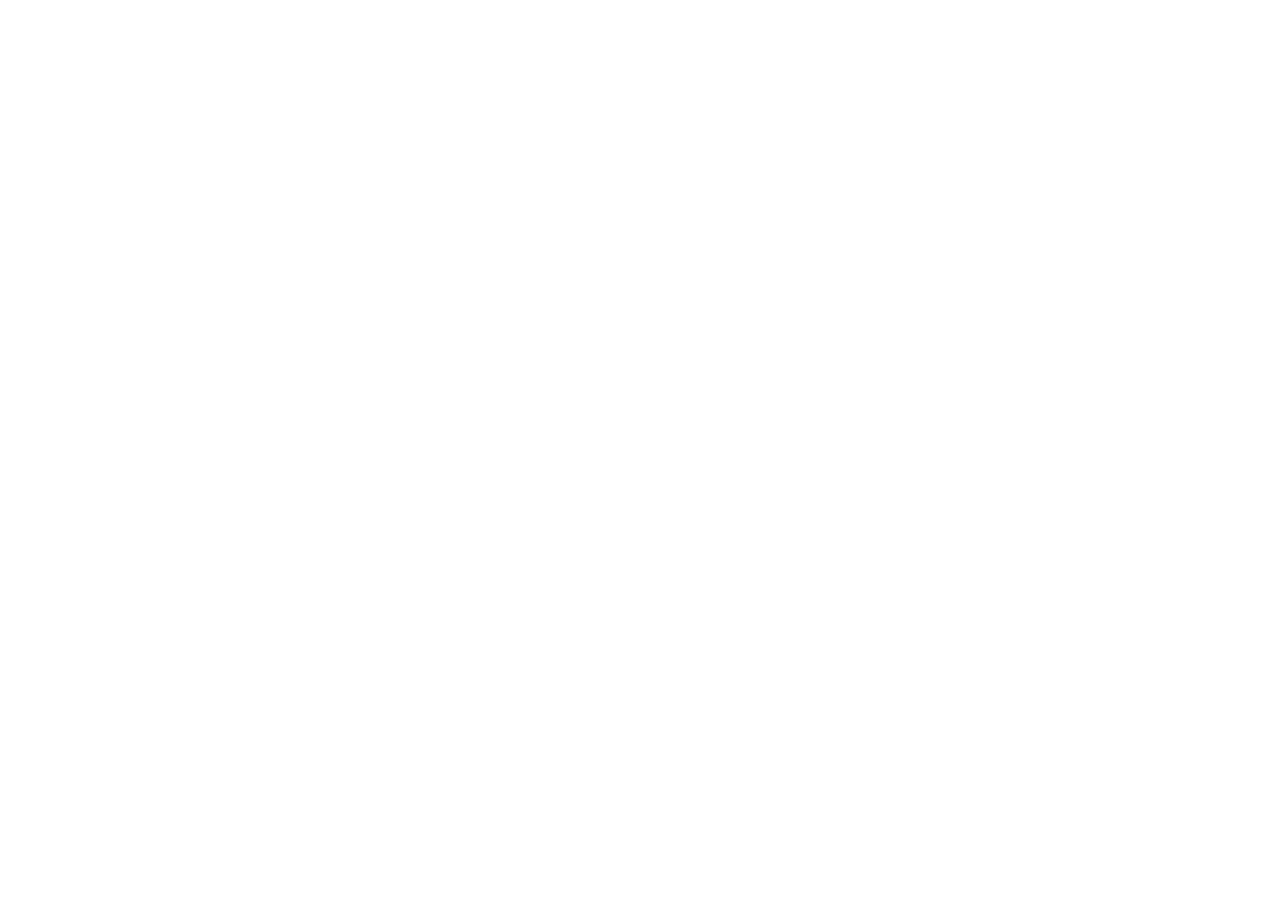
==== index.html @ b1b5753a "save" ====
<!DOCTYPE html>
<html>
  <head>
    <meta charset="utf-8" />
    <meta
      name="viewport"
      content="width=device-width, initial-scale=1, maximum-scale=1, minimum-scale=1, user-scalable=no"
    />
    <link
      rel="stylesheet"
      href="https://cdn.antd-admin.zuiidea.com/umi.a1f28eef.css"
    />
    <script>
      window.routerBase = "/";
    </script>
    <script>
      //! umi version: 3.2.28
    </script>
  </head>
  <body>
    <div id="root"></div>

    <script src="https://cdn.antd-admin.zuiidea.com/umi.3ec02e0c.js"></script>
  </body>
</html>
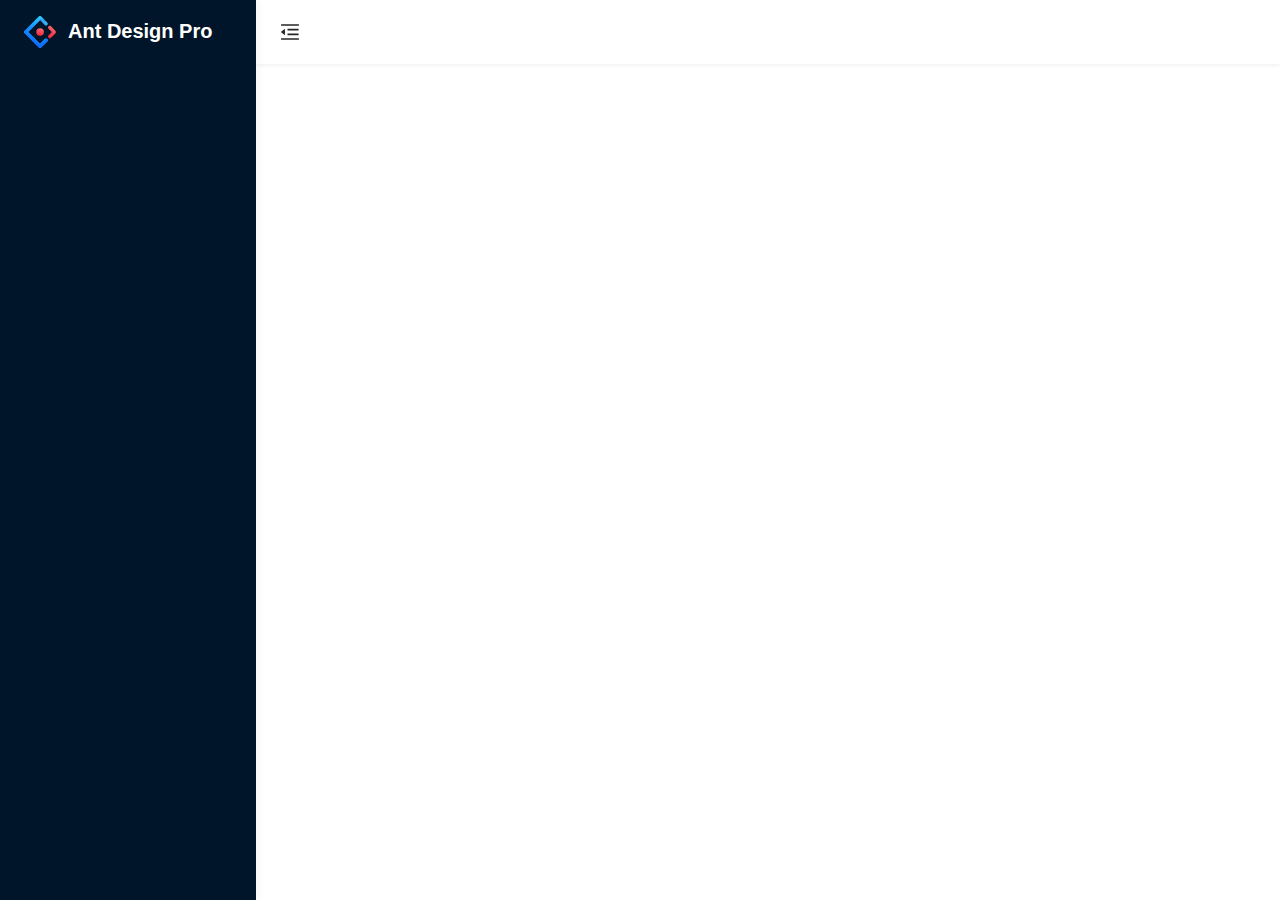
==== commit b5ac3f62: "save" ====
--- a/index.html
+++ b/index.html
@@ -6,10 +6,7 @@
       name="viewport"
       content="width=device-width, initial-scale=1, maximum-scale=1, minimum-scale=1, user-scalable=no"
     />
-    <link
-      rel="stylesheet"
-      href="https://cdn.antd-admin.zuiidea.com/umi.a1f28eef.css"
-    />
+    <link rel="stylesheet" href="/umi.css" />
     <script>
       window.routerBase = "/";
     </script>
@@ -20,6 +17,6 @@
   <body>
     <div id="root"></div>
 
-    <script src="https://cdn.antd-admin.zuiidea.com/umi.3ec02e0c.js"></script>
+    <script src="/umi.js"></script>
   </body>
 </html>
--- a/umi.css
+++ b/umi.css
@@ -0,0 +1,2 @@
+[class*=ant-]::-ms-clear,[class*=ant-] input::-ms-clear,[class*=ant-] input::-ms-reveal,[class^=ant-]::-ms-clear,[class^=ant-] input::-ms-clear,[class^=ant-] input::-ms-reveal{display:none}[class*=ant-],[class*=ant-] *,[class*=ant-] :after,[class*=ant-] :before,[class^=ant-],[class^=ant-] *,[class^=ant-] :after,[class^=ant-] :before{box-sizing:border-box}body,html{width:100%;height:100%}input::-ms-clear,input::-ms-reveal{display:none}*,:after,:before{box-sizing:border-box}html{font-family:sans-serif;line-height:1.15;-webkit-text-size-adjust:100%;-ms-text-size-adjust:100%;-ms-overflow-style:scrollbar;-webkit-tap-highlight-color:rgba(0,0,0,0)}@-ms-viewport{width:device-width}body{margin:0;color:rgba(0,0,0,.85);font-size:14px;font-family:-apple-system,BlinkMacSystemFont,"Segoe UI",Roboto,"Helvetica Neue",Arial,"Noto Sans",sans-serif,"Apple Color Emoji","Segoe UI Emoji","Segoe UI Symbol","Noto Color Emoji";font-variant:tabular-nums;line-height:1.5715;background-color:#fff;font-feature-settings:"tnum","tnum"}[tabindex="-1"]:focus{outline:none!important}hr{box-sizing:content-box;height:0;overflow:visible}h1,h2,h3,h4,h5,h6{margin-top:0;margin-bottom:.5em;color:rgba(0,0,0,.85);font-weight:500}p{margin-top:0;margin-bottom:1em}abbr[data-original-title],abbr[title]{text-decoration:underline;-webkit-text-decoration:underline dotted;text-decoration:underline dotted;border-bottom:0;cursor:help}address{margin-bottom:1em;font-style:normal;line-height:inherit}input[type=number],input[type=password],input[type=text],textarea{-webkit-appearance:none}dl,ol,ul{margin-top:0;margin-bottom:1em}ol ol,ol ul,ul ol,ul ul{margin-bottom:0}dt{font-weight:500}dd{margin-bottom:.5em;margin-left:0}blockquote{margin:0 0 1em}dfn{font-style:italic}b,strong{font-weight:bolder}small{font-size:80%}sub,sup{position:relative;font-size:75%;line-height:0;vertical-align:baseline}sub{bottom:-.25em}sup{top:-.5em}a{color:#1890ff;text-decoration:none;background-color:transparent;outline:none;cursor:pointer;transition:color .3s;-webkit-text-decoration-skip:objects}a:hover{color:#40a9ff}a:active{color:#096dd9}a:active,a:hover{text-decoration:none;outline:0}a:focus{text-decoration:none;outline:0}a[disabled]{color:rgba(0,0,0,.25);cursor:not-allowed;pointer-events:none}code,kbd,pre,samp{font-size:1em;font-family:"SFMono-Regular",Consolas,"Liberation Mono",Menlo,Courier,monospace}pre{margin-top:0;margin-bottom:1em;overflow:auto}figure{margin:0 0 1em}img{vertical-align:middle;border-style:none}svg:not(:root){overflow:hidden}[role=button],a,area,button,input:not([type=range]),label,select,summary,textarea{touch-action:manipulation}table{border-collapse:collapse}caption{padding-top:.75em;padding-bottom:.3em;color:rgba(0,0,0,.45);text-align:left;caption-side:bottom}th{text-align:inherit}button,input,optgroup,select,textarea{margin:0;color:inherit;font-size:inherit;font-family:inherit;line-height:inherit}button,input{overflow:visible}button,select{text-transform:none}[type=reset],[type=submit],button,html [type=button]{-webkit-appearance:button}[type=button]::-moz-focus-inner,[type=reset]::-moz-focus-inner,[type=submit]::-moz-focus-inner,button::-moz-focus-inner{padding:0;border-style:none}input[type=checkbox],input[type=radio]{box-sizing:border-box;padding:0}input[type=date],input[type=datetime-local],input[type=month],input[type=time]{-webkit-appearance:listbox}textarea{overflow:auto;resize:vertical}fieldset{min-width:0;margin:0;padding:0;border:0}legend{display:block;width:100%;max-width:100%;margin-bottom:.5em;padding:0;color:inherit;font-size:1.5em;line-height:inherit;white-space:normal}progress{vertical-align:baseline}[type=number]::-webkit-inner-spin-button,[type=number]::-webkit-outer-spin-button{height:auto}[type=search]{outline-offset:-2px;-webkit-appearance:none}[type=search]::-webkit-search-cancel-button,[type=search]::-webkit-search-decoration{-webkit-appearance:none}::-webkit-file-upload-button{font:inherit;-webkit-appearance:button}output{display:inline-block}summary{display:list-item}template{display:none}[hidden]{display:none!important}mark{padding:.2em;background-color:#feffe6}::selection{color:#fff;background:#1890ff}.clearfix:before{display:table;content:""}.clearfix:after{display:table;clear:both;content:""}.anticon{display:inline-block;color:inherit;font-style:normal;line-height:0;text-align:center;text-transform:none;vertical-align:-.125em;text-rendering:optimizeLegibility;-webkit-font-smoothing:antialiased;-moz-osx-font-smoothing:grayscale}.anticon>*{line-height:1}.anticon svg{display:inline-block}.anticon:before{display:none}.anticon .anticon-icon{display:block}.anticon[tabindex]{cursor:pointer}.anticon-spin:before{display:inline-block;animation:loadingCircle 1s linear infinite}.anticon-spin{display:inline-block;animation:loadingCircle 1s linear infinite}.fade-appear,.fade-enter{animation-duration:.2s;animation-fill-mode:both;animation-play-state:paused}.fade-leave{animation-duration:.2s;animation-fill-mode:both;animation-play-state:paused}.fade-appear.fade-appear-active,.fade-enter.fade-enter-active{animation-name:antFadeIn;animation-play-state:running}.fade-leave.fade-leave-active{animation-name:antFadeOut;animation-play-state:running;pointer-events:none}.fade-appear,.fade-enter{opacity:0;animation-timing-function:linear}.fade-leave{animation-timing-function:linear}@keyframes antFadeIn{0%{opacity:0}to{opacity:1}}@keyframes antFadeOut{0%{opacity:1}to{opacity:0}}.move-up-appear,.move-up-enter{animation-duration:.2s;animation-fill-mode:both;animation-play-state:paused}.move-up-leave{animation-duration:.2s;animation-fill-mode:both;animation-play-state:paused}.move-up-appear.move-up-appear-active,.move-up-enter.move-up-enter-active{animation-name:antMoveUpIn;animation-play-state:running}.move-up-leave.move-up-leave-active{animation-name:antMoveUpOut;animation-play-state:running;pointer-events:none}.move-up-appear,.move-up-enter{opacity:0;animation-timing-function:cubic-bezier(.08,.82,.17,1)}.move-up-leave{animation-timing-function:cubic-bezier(.6,.04,.98,.34)}.move-down-appear,.move-down-enter{animation-duration:.2s;animation-fill-mode:both;animation-play-state:paused}.move-down-leave{animation-duration:.2s;animation-fill-mode:both;animation-play-state:paused}.move-down-appear.move-down-appear-active,.move-down-enter.move-down-enter-active{animation-name:antMoveDownIn;animation-play-state:running}.move-down-leave.move-down-leave-active{animation-name:antMoveDownOut;animation-play-state:running;pointer-events:none}.move-down-appear,.move-down-enter{opacity:0;animation-timing-function:cubic-bezier(.08,.82,.17,1)}.move-down-leave{animation-timing-function:cubic-bezier(.6,.04,.98,.34)}.move-left-appear,.move-left-enter{animation-duration:.2s;animation-fill-mode:both;animation-play-state:paused}.move-left-leave{animation-duration:.2s;animation-fill-mode:both;animation-play-state:paused}.move-left-appear.move-left-appear-active,.move-left-enter.move-left-enter-active{animation-name:antMoveLeftIn;animation-play-state:running}.move-left-leave.move-left-leave-active{animation-name:antMoveLeftOut;animation-play-state:running;pointer-events:none}.move-left-appear,.move-left-enter{opacity:0;animation-timing-function:cubic-bezier(.08,.82,.17,1)}.move-left-leave{animation-timing-function:cubic-bezier(.6,.04,.98,.34)}.move-right-appear,.move-right-enter{animation-duration:.2s;animation-fill-mode:both;animation-play-state:paused}.move-right-leave{animation-duration:.2s;animation-fill-mode:both;animation-play-state:paused}.move-right-appear.move-right-appear-active,.move-right-enter.move-right-enter-active{animation-name:antMoveRightIn;animation-play-state:running}.move-right-leave.move-right-leave-active{animation-name:antMoveRightOut;animation-play-state:running;pointer-events:none}.move-right-appear,.move-right-enter{opacity:0;animation-timing-function:cubic-bezier(.08,.82,.17,1)}.move-right-leave{animation-timing-function:cubic-bezier(.6,.04,.98,.34)}@keyframes antMoveDownIn{0%{transform:translateY(100%);transform-origin:0 0;opacity:0}to{transform:translateY(0);transform-origin:0 0;opacity:1}}@keyframes antMoveDownOut{0%{transform:translateY(0);transform-origin:0 0;opacity:1}to{transform:translateY(100%);transform-origin:0 0;opacity:0}}@keyframes antMoveLeftIn{0%{transform:translateX(-100%);transform-origin:0 0;opacity:0}to{transform:translateX(0);transform-origin:0 0;opacity:1}}@keyframes antMoveLeftOut{0%{transform:translateX(0);transform-origin:0 0;opacity:1}to{transform:translateX(-100%);transform-origin:0 0;opacity:0}}@keyframes antMoveRightIn{0%{transform:translateX(100%);transform-origin:0 0;opacity:0}to{transform:translateX(0);transform-origin:0 0;opacity:1}}@keyframes antMoveRightOut{0%{transform:translateX(0);transform-origin:0 0;opacity:1}to{transform:translateX(100%);transform-origin:0 0;opacity:0}}@keyframes antMoveUpIn{0%{transform:translateY(-100%);transform-origin:0 0;opacity:0}to{transform:translateY(0);transform-origin:0 0;opacity:1}}@keyframes antMoveUpOut{0%{transform:translateY(0);transform-origin:0 0;opacity:1}to{transform:translateY(-100%);transform-origin:0 0;opacity:0}}@keyframes loadingCircle{to{transform:rotate(1turn)}}[ant-click-animating-without-extra-node=true],[ant-click-animating=true]{position:relative}html{--antd-wave-shadow-color:#1890ff;--scroll-bar:0}.ant-click-animating-node,[ant-click-animating-without-extra-node=true]:after{position:absolute;top:0;right:0;bottom:0;left:0;display:block;border-radius:inherit;box-shadow:0 0 0 0 #1890ff;box-shadow:0 0 0 0 var(--antd-wave-shadow-color);opacity:.2;animation:fadeEffect 2s cubic-bezier(.08,.82,.17,1),waveEffect .4s cubic-bezier(.08,.82,.17,1);animation-fill-mode:forwards;content:"";pointer-events:none}@keyframes waveEffect{to{box-shadow:0 0 0 #1890ff;box-shadow:0 0 0 6px #1890ff;box-shadow:0 0 0 6px var(--antd-wave-shadow-color)}}@keyframes fadeEffect{to{opacity:0}}.slide-up-appear,.slide-up-enter{animation-duration:.2s;animation-fill-mode:both;animation-play-state:paused}.slide-up-leave{animation-duration:.2s;animation-fill-mode:both;animation-play-state:paused}.slide-up-appear.slide-up-appear-active,.slide-up-enter.slide-up-enter-active{animation-name:antSlideUpIn;animation-play-state:running}.slide-up-leave.slide-up-leave-active{animation-name:antSlideUpOut;animation-play-state:running;pointer-events:none}.slide-up-appear,.slide-up-enter{opacity:0;animation-timing-function:cubic-bezier(.23,1,.32,1)}.slide-up-leave{animation-timing-function:cubic-bezier(.755,.05,.855,.06)}.slide-down-appear,.slide-down-enter{animation-duration:.2s;animation-fill-mode:both;animation-play-state:paused}.slide-down-leave{animation-duration:.2s;animation-fill-mode:both;animation-play-state:paused}.slide-down-appear.slide-down-appear-active,.slide-down-enter.slide-down-enter-active{animation-name:antSlideDownIn;animation-play-state:running}.slide-down-leave.slide-down-leave-active{animation-name:antSlideDownOut;animation-play-state:running;pointer-events:none}.slide-down-appear,.slide-down-enter{opacity:0;animation-timing-function:cubic-bezier(.23,1,.32,1)}.slide-down-leave{animation-timing-function:cubic-bezier(.755,.05,.855,.06)}.slide-left-appear,.slide-left-enter{animation-duration:.2s;animation-fill-mode:both;animation-play-state:paused}.slide-left-leave{animation-duration:.2s;animation-fill-mode:both;animation-play-state:paused}.slide-left-appear.slide-left-appear-active,.slide-left-enter.slide-left-enter-active{animation-name:antSlideLeftIn;animation-play-state:running}.slide-left-leave.slide-left-leave-active{animation-name:antSlideLeftOut;animation-play-state:running;pointer-events:none}.slide-left-appear,.slide-left-enter{opacity:0;animation-timing-function:cubic-bezier(.23,1,.32,1)}.slide-left-leave{animation-timing-function:cubic-bezier(.755,.05,.855,.06)}.slide-right-appear,.slide-right-enter{animation-duration:.2s;animation-fill-mode:both;animation-play-state:paused}.slide-right-leave{animation-duration:.2s;animation-fill-mode:both;animation-play-state:paused}.slide-right-appear.slide-right-appear-active,.slide-right-enter.slide-right-enter-active{animation-name:antSlideRightIn;animation-play-state:running}.slide-right-leave.slide-right-leave-active{animation-name:antSlideRightOut;animation-play-state:running;pointer-events:none}.slide-right-appear,.slide-right-enter{opacity:0;animation-timing-function:cubic-bezier(.23,1,.32,1)}.slide-right-leave{animation-timing-function:cubic-bezier(.755,.05,.855,.06)}@keyframes antSlideUpIn{0%{transform:scaleY(.8);transform-origin:0 0;opacity:0}to{transform:scaleY(1);transform-origin:0 0;opacity:1}}@keyframes antSlideUpOut{0%{transform:scaleY(1);transform-origin:0 0;opacity:1}to{transform:scaleY(.8);transform-origin:0 0;opacity:0}}@keyframes antSlideDownIn{0%{transform:scaleY(.8);transform-origin:100% 100%;opacity:0}to{transform:scaleY(1);transform-origin:100% 100%;opacity:1}}@keyframes antSlideDownOut{0%{transform:scaleY(1);transform-origin:100% 100%;opacity:1}to{transform:scaleY(.8);transform-origin:100% 100%;opacity:0}}@keyframes antSlideLeftIn{0%{transform:scaleX(.8);transform-origin:0 0;opacity:0}to{transform:scaleX(1);transform-origin:0 0;opacity:1}}@keyframes antSlideLeftOut{0%{transform:scaleX(1);transform-origin:0 0;opacity:1}to{transform:scaleX(.8);transform-origin:0 0;opacity:0}}@keyframes antSlideRightIn{0%{transform:scaleX(.8);transform-origin:100% 0;opacity:0}to{transform:scaleX(1);transform-origin:100% 0;opacity:1}}@keyframes antSlideRightOut{0%{transform:scaleX(1);transform-origin:100% 0;opacity:1}to{transform:scaleX(.8);transform-origin:100% 0;opacity:0}}.zoom-appear,.zoom-enter{animation-duration:.2s;animation-fill-mode:both;animation-play-state:paused}.zoom-leave{animation-duration:.2s;animation-fill-mode:both;animation-play-state:paused}.zoom-appear.zoom-appear-active,.zoom-enter.zoom-enter-active{animation-name:antZoomIn;animation-play-state:running}.zoom-leave.zoom-leave-active{animation-name:antZoomOut;animation-play-state:running;pointer-events:none}.zoom-appear,.zoom-enter{transform:scale(0);opacity:0;animation-timing-function:cubic-bezier(.08,.82,.17,1)}.zoom-appear-prepare,.zoom-enter-prepare{transform:none}.zoom-leave{animation-timing-function:cubic-bezier(.78,.14,.15,.86)}.zoom-big-appear,.zoom-big-enter{animation-duration:.2s;animation-fill-mode:both;animation-play-state:paused}.zoom-big-leave{animation-duration:.2s;animation-fill-mode:both;animation-play-state:paused}.zoom-big-appear.zoom-big-appear-active,.zoom-big-enter.zoom-big-enter-active{animation-name:antZoomBigIn;animation-play-state:running}.zoom-big-leave.zoom-big-leave-active{animation-name:antZoomBigOut;animation-play-state:running;pointer-events:none}.zoom-big-appear,.zoom-big-enter{transform:scale(0);opacity:0;animation-timing-function:cubic-bezier(.08,.82,.17,1)}.zoom-big-appear-prepare,.zoom-big-enter-prepare{transform:none}.zoom-big-leave{animation-timing-function:cubic-bezier(.78,.14,.15,.86)}.zoom-big-fast-appear,.zoom-big-fast-enter{animation-duration:.1s;animation-fill-mode:both;animation-play-state:paused}.zoom-big-fast-leave{animation-duration:.1s;animation-fill-mode:both;animation-play-state:paused}.zoom-big-fast-appear.zoom-big-fast-appear-active,.zoom-big-fast-enter.zoom-big-fast-enter-active{animation-name:antZoomBigIn;animation-play-state:running}.zoom-big-fast-leave.zoom-big-fast-leave-active{animation-name:antZoomBigOut;animation-play-state:running;pointer-events:none}.zoom-big-fast-appear,.zoom-big-fast-enter{transform:scale(0);opacity:0;animation-timing-function:cubic-bezier(.08,.82,.17,1)}.zoom-big-fast-appear-prepare,.zoom-big-fast-enter-prepare{transform:none}.zoom-big-fast-leave{animation-timing-function:cubic-bezier(.78,.14,.15,.86)}.zoom-up-appear,.zoom-up-enter{animation-duration:.2s;animation-fill-mode:both;animation-play-state:paused}.zoom-up-leave{animation-duration:.2s;animation-fill-mode:both;animation-play-state:paused}.zoom-up-appear.zoom-up-appear-active,.zoom-up-enter.zoom-up-enter-active{animation-name:antZoomUpIn;animation-play-state:running}.zoom-up-leave.zoom-up-leave-active{animation-name:antZoomUpOut;animation-play-state:running;pointer-events:none}.zoom-up-appear,.zoom-up-enter{transform:scale(0);opacity:0;animation-timing-function:cubic-bezier(.08,.82,.17,1)}.zoom-up-appear-prepare,.zoom-up-enter-prepare{transform:none}.zoom-up-leave{animation-timing-function:cubic-bezier(.78,.14,.15,.86)}.zoom-down-appear,.zoom-down-enter{animation-duration:.2s;animation-fill-mode:both;animation-play-state:paused}.zoom-down-leave{animation-duration:.2s;animation-fill-mode:both;animation-play-state:paused}.zoom-down-appear.zoom-down-appear-active,.zoom-down-enter.zoom-down-enter-active{animation-name:antZoomDownIn;animation-play-state:running}.zoom-down-leave.zoom-down-leave-active{animation-name:antZoomDownOut;animation-play-state:running;pointer-events:none}.zoom-down-appear,.zoom-down-enter{transform:scale(0);opacity:0;animation-timing-function:cubic-bezier(.08,.82,.17,1)}.zoom-down-appear-prepare,.zoom-down-enter-prepare{transform:none}.zoom-down-leave{animation-timing-function:cubic-bezier(.78,.14,.15,.86)}.zoom-left-appear,.zoom-left-enter{animation-duration:.2s;animation-fill-mode:both;animation-play-state:paused}.zoom-left-leave{animation-duration:.2s;animation-fill-mode:both;animation-play-state:paused}.zoom-left-appear.zoom-left-appear-active,.zoom-left-enter.zoom-left-enter-active{animation-name:antZoomLeftIn;animation-play-state:running}.zoom-left-leave.zoom-left-leave-active{animation-name:antZoomLeftOut;animation-play-state:running;pointer-events:none}.zoom-left-appear,.zoom-left-enter{transform:scale(0);opacity:0;animation-timing-function:cubic-bezier(.08,.82,.17,1)}.zoom-left-appear-prepare,.zoom-left-enter-prepare{transform:none}.zoom-left-leave{animation-timing-function:cubic-bezier(.78,.14,.15,.86)}.zoom-right-appear,.zoom-right-enter{animation-duration:.2s;animation-fill-mode:both;animation-play-state:paused}.zoom-right-leave{animation-duration:.2s;animation-fill-mode:both;animation-play-state:paused}.zoom-right-appear.zoom-right-appear-active,.zoom-right-enter.zoom-right-enter-active{animation-name:antZoomRightIn;animation-play-state:running}.zoom-right-leave.zoom-right-leave-active{animation-name:antZoomRightOut;animation-play-state:running;pointer-events:none}.zoom-right-appear,.zoom-right-enter{transform:scale(0);opacity:0;animation-timing-function:cubic-bezier(.08,.82,.17,1)}.zoom-right-appear-prepare,.zoom-right-enter-prepare{transform:none}.zoom-right-leave{animation-timing-function:cubic-bezier(.78,.14,.15,.86)}@keyframes antZoomIn{0%{transform:scale(.2);opacity:0}to{transform:scale(1);opacity:1}}@keyframes antZoomOut{0%{transform:scale(1)}to{transform:scale(.2);opacity:0}}@keyframes antZoomBigIn{0%{transform:scale(.8);opacity:0}to{transform:scale(1);opacity:1}}@keyframes antZoomBigOut{0%{transform:scale(1)}to{transform:scale(.8);opacity:0}}@keyframes antZoomUpIn{0%{transform:scale(.8);transform-origin:50% 0;opacity:0}to{transform:scale(1);transform-origin:50% 0}}@keyframes antZoomUpOut{0%{transform:scale(1);transform-origin:50% 0}to{transform:scale(.8);transform-origin:50% 0;opacity:0}}@keyframes antZoomLeftIn{0%{transform:scale(.8);transform-origin:0 50%;opacity:0}to{transform:scale(1);transform-origin:0 50%}}@keyframes antZoomLeftOut{0%{transform:scale(1);transform-origin:0 50%}to{transform:scale(.8);transform-origin:0 50%;opacity:0}}@keyframes antZoomRightIn{0%{transform:scale(.8);transform-origin:100% 50%;opacity:0}to{transform:scale(1);transform-origin:100% 50%}}@keyframes antZoomRightOut{0%{transform:scale(1);transform-origin:100% 50%}to{transform:scale(.8);transform-origin:100% 50%;opacity:0}}@keyframes antZoomDownIn{0%{transform:scale(.8);transform-origin:50% 100%;opacity:0}to{transform:scale(1);transform-origin:50% 100%}}@keyframes antZoomDownOut{0%{transform:scale(1);transform-origin:50% 100%}to{transform:scale(.8);transform-origin:50% 100%;opacity:0}}.ant-motion-collapse-legacy{overflow:hidden}.ant-motion-collapse-legacy-active{transition:height .2s cubic-bezier(.645,.045,.355,1),opacity .2s cubic-bezier(.645,.045,.355,1)!important}.ant-motion-collapse{overflow:hidden;transition:height .2s cubic-bezier(.645,.045,.355,1),opacity .2s cubic-bezier(.645,.045,.355,1)!important}.ant-notification{box-sizing:border-box;padding:0;color:rgba(0,0,0,.85);font-size:14px;font-variant:tabular-nums;line-height:1.5715;list-style:none;font-feature-settings:"tnum","tnum";position:fixed;z-index:1010;margin:0 24px 0 0}.ant-notification-bottomLeft,.ant-notification-topLeft{margin-right:0;margin-left:24px}.ant-notification-bottomLeft .ant-notification-fade-appear.ant-notification-fade-appear-active,.ant-notification-bottomLeft .ant-notification-fade-enter.ant-notification-fade-enter-active,.ant-notification-topLeft .ant-notification-fade-appear.ant-notification-fade-appear-active,.ant-notification-topLeft .ant-notification-fade-enter.ant-notification-fade-enter-active{animation-name:NotificationLeftFadeIn}.ant-notification-close-icon{font-size:14px;cursor:pointer}.ant-notification-hook-holder,.ant-notification-notice{position:relative;width:384px;max-width:calc(100vw - 48px);margin-bottom:16px;margin-left:auto;overflow:hidden;word-wrap:break-word;background:#fff;border-radius:2px;box-shadow:0 3px 6px -4px rgba(0,0,0,.12),0 6px 16px 0 rgba(0,0,0,.08),0 9px 28px 8px rgba(0,0,0,.05)}.ant-notification-bottomLeft .ant-notification-hook-holder,.ant-notification-bottomLeft .ant-notification-notice,.ant-notification-topLeft .ant-notification-hook-holder,.ant-notification-topLeft .ant-notification-notice{margin-right:auto;margin-left:0}.ant-notification-hook-holder>.ant-notification-notice{margin-bottom:0;box-shadow:none}.ant-notification-notice{padding:16px 24px;line-height:1.5715}.ant-notification-notice-message{margin-bottom:8px;color:rgba(0,0,0,.85);font-size:16px;line-height:24px}.ant-notification-notice-message-single-line-auto-margin{display:block;width:calc(264px - 100%);max-width:4px;background-color:transparent;pointer-events:none}.ant-notification-notice-message-single-line-auto-margin:before{display:block;content:""}.ant-notification-notice-description{font-size:14px}.ant-notification-notice-closable .ant-notification-notice-message{padding-right:24px}.ant-notification-notice-with-icon .ant-notification-notice-message{margin-bottom:4px;margin-left:48px;font-size:16px}.ant-notification-notice-with-icon .ant-notification-notice-description{margin-left:48px;font-size:14px}.ant-notification-notice-icon{position:absolute;margin-left:4px;font-size:24px;line-height:24px}.anticon.ant-notification-notice-icon-success{color:#52c41a}.anticon.ant-notification-notice-icon-info{color:#1890ff}.anticon.ant-notification-notice-icon-warning{color:#faad14}.anticon.ant-notification-notice-icon-error{color:#ff4d4f}.ant-notification-notice-close{position:absolute;top:16px;right:22px;color:rgba(0,0,0,.45);outline:none}.ant-notification-notice-close:hover{color:rgba(0,0,0,.67)}.ant-notification-notice-btn{float:right;margin-top:16px}.ant-notification .notification-fade-effect{animation-duration:.24s;animation-timing-function:cubic-bezier(.645,.045,.355,1);animation-fill-mode:both}.ant-notification-fade-appear,.ant-notification-fade-enter{opacity:0;animation-duration:.24s;animation-timing-function:cubic-bezier(.645,.045,.355,1);animation-fill-mode:both;animation-play-state:paused}.ant-notification-fade-leave{animation-duration:.24s;animation-timing-function:cubic-bezier(.645,.045,.355,1);animation-fill-mode:both;animation-duration:.2s;animation-play-state:paused}.ant-notification-fade-appear.ant-notification-fade-appear-active,.ant-notification-fade-enter.ant-notification-fade-enter-active{animation-name:NotificationFadeIn;animation-play-state:running}.ant-notification-fade-leave.ant-notification-fade-leave-active{animation-name:NotificationFadeOut;animation-play-state:running}@keyframes NotificationFadeIn{0%{left:384px;opacity:0}to{left:0;opacity:1}}@keyframes NotificationLeftFadeIn{0%{right:384px;opacity:0}to{right:0;opacity:1}}@keyframes NotificationFadeOut{0%{max-height:150px;margin-bottom:16px;padding-top:16px;padding-bottom:16px;opacity:1}to{max-height:0;margin-bottom:0;padding-top:0;padding-bottom:0;opacity:0}}.ant-notification-rtl{direction:rtl}.ant-notification-rtl .ant-notification-notice-closable .ant-notification-notice-message{padding-right:0;padding-left:24px}.ant-notification-rtl .ant-notification-notice-with-icon .ant-notification-notice-message{margin-right:48px;margin-left:0}.ant-notification-rtl .ant-notification-notice-with-icon .ant-notification-notice-description{margin-right:48px;margin-left:0}.ant-notification-rtl .ant-notification-notice-icon{margin-right:4px;margin-left:0}.ant-notification-rtl .ant-notification-notice-close{right:auto;left:22px}.ant-notification-rtl .ant-notification-notice-btn{float:left}.ant-message{box-sizing:border-box;margin:0;padding:0;color:rgba(0,0,0,.85);font-size:14px;font-variant:tabular-nums;line-height:1.5715;list-style:none;font-feature-settings:"tnum","tnum";position:fixed;top:8px;left:0;z-index:1010;width:100%;pointer-events:none}.ant-message-notice{padding:8px;text-align:center}.ant-message-notice-content{display:inline-block;padding:10px 16px;background:#fff;border-radius:2px;box-shadow:0 3px 6px -4px rgba(0,0,0,.12),0 6px 16px 0 rgba(0,0,0,.08),0 9px 28px 8px rgba(0,0,0,.05);pointer-events:all}.ant-message-success .anticon{color:#52c41a}.ant-message-error .anticon{color:#ff4d4f}.ant-message-warning .anticon{color:#faad14}.ant-message-info .anticon,.ant-message-loading .anticon{color:#1890ff}.ant-message .anticon{position:relative;top:1px;margin-right:8px;font-size:16px}.ant-message-notice.move-up-leave.move-up-leave-active{animation-name:MessageMoveOut;animation-duration:.3s}@keyframes MessageMoveOut{0%{max-height:150px;padding:8px;opacity:1}to{max-height:0;padding:0;opacity:0}}.ant-message-rtl{direction:rtl}.ant-message-rtl span{direction:rtl}.ant-message-rtl .anticon{margin-right:0;margin-left:8px}.ant-layout{display:flex;flex:auto;flex-direction:column;min-height:0;background:#f0f2f5}.ant-layout,.ant-layout *{box-sizing:border-box}.ant-layout.ant-layout-has-sider{flex-direction:row}.ant-layout.ant-layout-has-sider>.ant-layout,.ant-layout.ant-layout-has-sider>.ant-layout-content{overflow-x:hidden}.ant-layout-footer,.ant-layout-header{flex:0 0 auto}.ant-layout-header{height:64px;padding:0 50px;color:rgba(0,0,0,.85);line-height:64px;background:#001529}.ant-layout-footer{padding:24px 50px;color:rgba(0,0,0,.85);font-size:14px;background:#f0f2f5}.ant-layout-content{flex:auto;min-height:0}.ant-layout-sider{position:relative;min-width:0;background:#001529;transition:all .2s}.ant-layout-sider-children{height:100%;margin-top:-.1px;padding-top:.1px}.ant-layout-sider-has-trigger{padding-bottom:48px}.ant-layout-sider-right{order:1}.ant-layout-sider-trigger{position:fixed;bottom:0;z-index:1;height:48px;color:#fff;line-height:48px;text-align:center;background:#002140;cursor:pointer;transition:all .2s}.ant-layout-sider-zero-width>*{overflow:hidden}.ant-layout-sider-zero-width-trigger{position:absolute;top:64px;right:-36px;z-index:1;width:36px;height:42px;color:#fff;font-size:18px;line-height:42px;text-align:center;background:#001529;border-radius:0 2px 2px 0;cursor:pointer;transition:background .3s ease}.ant-layout-sider-zero-width-trigger:after{position:absolute;top:0;right:0;bottom:0;left:0;background:transparent;transition:all .3s;content:""}.ant-layout-sider-zero-width-trigger:hover:after{background:hsla(0,0%,100%,.1)}.ant-layout-sider-zero-width-trigger-right{left:-36px;border-radius:2px 0 0 2px}.ant-layout-sider-light{background:#fff}.ant-layout-sider-light .ant-layout-sider-trigger{color:rgba(0,0,0,.85);background:#fff}.ant-layout-sider-light .ant-layout-sider-zero-width-trigger{color:rgba(0,0,0,.85);background:#fff}.ant-layout-rtl{direction:rtl}.ant-pro-basicLayout{display:flex;flex-direction:column;width:100%;min-height:100%}.ant-pro-basicLayout:not(".ant-pro-basicLayout-mobile") ::-webkit-scrollbar{width:6px;height:6px}.ant-pro-basicLayout:not(".ant-pro-basicLayout-mobile") ::-webkit-scrollbar-track{background:rgba(0,0,0,.06);border-radius:3px;-webkit-box-shadow:inset 0 0 5px rgba(0,0,0,.08)}.ant-pro-basicLayout:not(".ant-pro-basicLayout-mobile") ::-webkit-scrollbar-thumb{background:rgba(0,0,0,.12);border-radius:3px;-webkit-box-shadow:inset 0 0 10px rgba(0,0,0,.2)}.ant-pro-basicLayout .ant-layout-header:not(.ant-pro-top-menu){background:#fff}.ant-pro-basicLayout .ant-layout-header.ant-pro-fixed-header{position:fixed;top:0}.ant-pro-basicLayout-content{position:relative;margin:24px;transition:all .2s}.ant-pro-basicLayout-content .ant-pro-page-header-wrap{margin:-24px -24px 0}.ant-pro-basicLayout-content-disable-margin{margin:0}.ant-pro-basicLayout-content-disable-margin>div>.ant-pro-page-header-wrap{margin:0}.ant-pro-basicLayout-content>.ant-layout{max-height:100%}.ant-pro-basicLayout .ant-pro-basicLayout-is-children.ant-pro-basicLayout-fix-siderbar{height:100vh;overflow:hidden;transform:rotate(0)}.ant-pro-basicLayout .ant-pro-basicLayout-has-header .ant-pro-basicLayout-is-children{min-height:calc(100vh - 64px)}.ant-pro-basicLayout .ant-pro-basicLayout-has-header .ant-pro-basicLayout-is-children.ant-pro-basicLayout-fix-siderbar{height:calc(100vh - 64px)}.ant-pro-basicLayout .ant-pro-basicLayout-has-header .tech-page-container{height:calc(100vh - 64px)}.ant-pro-basicLayout .ant-pro-basicLayout-has-header .ant-pro-basicLayout-is-children.ant-pro-basicLayout-has-header .tech-page-container{height:calc(100vh - 128px)}.ant-pro-fixed-header{z-index:9;width:100%;transition:width .2s}.ant-pro-global-header{position:relative;display:flex;align-items:center;height:64px;padding:0;background:#fff;box-shadow:0 1px 4px rgba(0,21,41,.08)}.ant-pro-global-header-logo{display:inline-flex;align-items:center;height:64px;padding:0 0 0 24px;font-size:20px;line-height:64px;vertical-align:top;cursor:pointer}.ant-pro-global-header-logo img{display:inline-block;height:32px;vertical-align:middle}.ant-pro-global-header-menu .anticon{margin-right:8px}.ant-pro-global-header-menu .ant-dropdown-menu-item{min-width:160px}.ant-pro-global-header-trigger{height:64px;padding:0 24px;font-size:20px;cursor:pointer;transition:all .3s,padding 0s}.ant-pro-global-header-trigger:hover{background:#fff}.ant-pro-global-header .dark{height:64px}.ant-pro-global-header .dark .action{color:hsla(0,0%,100%,.85)}.ant-pro-global-header .dark .action>i{color:hsla(0,0%,100%,.85)}.ant-pro-global-header .dark .action.opened,.ant-pro-global-header .dark .action:hover{background:#1890ff}.ant-pro-global-header .dark .action .ant-badge{color:hsla(0,0%,100%,.85)}.ant-menu-item-danger.ant-menu-item{color:#ff4d4f}.ant-menu-item-danger.ant-menu-item-active,.ant-menu-item-danger.ant-menu-item:hover{color:#ff4d4f}.ant-menu-item-danger.ant-menu-item:active{background:#fff1f0}.ant-menu-item-danger.ant-menu-item-selected{color:#ff4d4f}.ant-menu-item-danger.ant-menu-item-selected>a,.ant-menu-item-danger.ant-menu-item-selected>a:hover{color:#ff4d4f}.ant-menu:not(.ant-menu-horizontal) .ant-menu-item-danger.ant-menu-item-selected{background-color:#fff1f0}.ant-menu-inline .ant-menu-item-danger.ant-menu-item:after{border-right-color:#ff4d4f}.ant-menu-dark .ant-menu-item-danger.ant-menu-item,.ant-menu-dark .ant-menu-item-danger.ant-menu-item:hover,.ant-menu-dark .ant-menu-item-danger.ant-menu-item>a{color:#ff4d4f}.ant-menu-dark.ant-menu-dark:not(.ant-menu-horizontal) .ant-menu-item-danger.ant-menu-item-selected{color:#fff;background-color:#ff4d4f}.ant-menu{box-sizing:border-box;font-variant:tabular-nums;line-height:1.5715;font-feature-settings:"tnum","tnum";margin:0;padding:0;color:rgba(0,0,0,.85);font-size:14px;line-height:0;text-align:left;list-style:none;background:#fff;outline:none;box-shadow:0 3px 6px -4px rgba(0,0,0,.12),0 6px 16px 0 rgba(0,0,0,.08),0 9px 28px 8px rgba(0,0,0,.05);transition:background .3s,width .3s cubic-bezier(.2,0,0,1) 0s}.ant-menu:before{display:table;content:""}.ant-menu:after{display:table;clear:both;content:""}.ant-menu ol,.ant-menu ul{margin:0;padding:0;list-style:none}.ant-menu-hidden{display:none}.ant-menu-item-group-title{height:1.5715;padding:8px 16px;color:rgba(0,0,0,.45);font-size:14px;line-height:1.5715;transition:all .3s}.ant-menu-horizontal .ant-menu-submenu{transition:border-color .3s cubic-bezier(.645,.045,.355,1),background .3s cubic-bezier(.645,.045,.355,1)}.ant-menu-submenu,.ant-menu-submenu-inline{transition:border-color .3s cubic-bezier(.645,.045,.355,1),background .3s cubic-bezier(.645,.045,.355,1),padding .15s cubic-bezier(.645,.045,.355,1)}.ant-menu-submenu-selected{color:#1890ff}.ant-menu-item:active,.ant-menu-submenu-title:active{background:#e6f7ff}.ant-menu-submenu .ant-menu-sub{cursor:auto;transition:background .3s cubic-bezier(.645,.045,.355,1),padding .3s cubic-bezier(.645,.045,.355,1)}.ant-menu-item a{color:rgba(0,0,0,.85)}.ant-menu-item a:hover{color:#1890ff}.ant-menu-item a:before{position:absolute;top:0;right:0;bottom:0;left:0;background-color:transparent;content:""}.ant-menu-item>.ant-badge a{color:rgba(0,0,0,.85)}.ant-menu-item>.ant-badge a:hover{color:#1890ff}.ant-menu-item-divider{height:1px;overflow:hidden;line-height:0;background-color:#f0f0f0}.ant-menu-item-active,.ant-menu-item:hover,.ant-menu-submenu-active,.ant-menu-submenu-title:hover,.ant-menu:not(.ant-menu-inline) .ant-menu-submenu-open{color:#1890ff}.ant-menu-horizontal .ant-menu-item,.ant-menu-horizontal .ant-menu-submenu{margin-top:-1px}.ant-menu-horizontal>.ant-menu-item-active,.ant-menu-horizontal>.ant-menu-item:hover,.ant-menu-horizontal>.ant-menu-submenu .ant-menu-submenu-title:hover{background-color:transparent}.ant-menu-item-selected{color:#1890ff}.ant-menu-item-selected a,.ant-menu-item-selected a:hover{color:#1890ff}.ant-menu:not(.ant-menu-horizontal) .ant-menu-item-selected{background-color:#e6f7ff}.ant-menu-inline,.ant-menu-vertical,.ant-menu-vertical-left{border-right:1px solid #f0f0f0}.ant-menu-vertical-right{border-left:1px solid #f0f0f0}.ant-menu-vertical-left.ant-menu-sub,.ant-menu-vertical-right.ant-menu-sub,.ant-menu-vertical.ant-menu-sub{min-width:160px;max-height:calc(100vh - 100px);padding:0;overflow:hidden;border-right:0}.ant-menu-vertical-left.ant-menu-sub:not([class*=-active]),.ant-menu-vertical-right.ant-menu-sub:not([class*=-active]),.ant-menu-vertical.ant-menu-sub:not([class*=-active]){overflow-x:hidden;overflow-y:auto}.ant-menu-vertical-left.ant-menu-sub .ant-menu-item,.ant-menu-vertical-right.ant-menu-sub .ant-menu-item,.ant-menu-vertical.ant-menu-sub .ant-menu-item{left:0;margin-left:0;border-right:0}.ant-menu-vertical-left.ant-menu-sub .ant-menu-item:after,.ant-menu-vertical-right.ant-menu-sub .ant-menu-item:after,.ant-menu-vertical.ant-menu-sub .ant-menu-item:after{border-right:0}.ant-menu-vertical-left.ant-menu-sub>.ant-menu-item,.ant-menu-vertical-left.ant-menu-sub>.ant-menu-submenu,.ant-menu-vertical-right.ant-menu-sub>.ant-menu-item,.ant-menu-vertical-right.ant-menu-sub>.ant-menu-submenu,.ant-menu-vertical.ant-menu-sub>.ant-menu-item,.ant-menu-vertical.ant-menu-sub>.ant-menu-submenu{transform-origin:0 0}.ant-menu-horizontal.ant-menu-sub{min-width:114px}.ant-menu-horizontal .ant-menu-item,.ant-menu-horizontal .ant-menu-submenu-title{transition:color .3s cubic-bezier(.645,.045,.355,1),border-color .3s cubic-bezier(.645,.045,.355,1),background .3s cubic-bezier(.645,.045,.355,1)}.ant-menu-item,.ant-menu-submenu-title{position:relative;display:block;margin:0;padding:0 20px;white-space:nowrap;cursor:pointer;transition:color .3s cubic-bezier(.645,.045,.355,1),border-color .3s cubic-bezier(.645,.045,.355,1),background .3s cubic-bezier(.645,.045,.355,1),padding .15s cubic-bezier(.645,.045,.355,1)}.ant-menu-item .ant-menu-item-icon,.ant-menu-item .anticon,.ant-menu-submenu-title .ant-menu-item-icon,.ant-menu-submenu-title .anticon{min-width:14px;margin-right:10px;font-size:14px;transition:font-size .15s cubic-bezier(.215,.61,.355,1),margin .3s cubic-bezier(.645,.045,.355,1),color .3s cubic-bezier(.645,.045,.355,1)}.ant-menu-item .ant-menu-item-icon+span,.ant-menu-item .anticon+span,.ant-menu-submenu-title .ant-menu-item-icon+span,.ant-menu-submenu-title .anticon+span{opacity:1;transition:opacity .3s cubic-bezier(.645,.045,.355,1),width .3s cubic-bezier(.645,.045,.355,1),color .3s cubic-bezier(.645,.045,.355,1)}.ant-menu-item.ant-menu-item-only-child>.ant-menu-item-icon,.ant-menu-item.ant-menu-item-only-child>.anticon,.ant-menu-submenu-title.ant-menu-item-only-child>.ant-menu-item-icon,.ant-menu-submenu-title.ant-menu-item-only-child>.anticon{margin-right:0}.ant-menu>.ant-menu-item-divider{height:1px;margin:1px 0;padding:0;overflow:hidden;line-height:0;background-color:#f0f0f0}.ant-menu-submenu-popup{position:absolute;z-index:1050;background:transparent;border-radius:2px;box-shadow:none;transform-origin:0 0}.ant-menu-submenu-popup:before{position:absolute;top:-7px;right:0;bottom:0;left:0;z-index:-1;width:100%;height:100%;opacity:.0001;content:" "}.ant-menu-submenu-placement-rightTop:before{top:0;left:-7px}.ant-menu-submenu>.ant-menu{background-color:#fff;border-radius:2px}.ant-menu-submenu>.ant-menu-submenu-title:after{transition:transform .3s cubic-bezier(.645,.045,.355,1)}.ant-menu-submenu-popup>.ant-menu{background-color:#fff}.ant-menu-submenu-arrow,.ant-menu-submenu-expand-icon{position:absolute;top:50%;right:16px;width:10px;color:rgba(0,0,0,.85);transform:translateY(-50%);transition:transform .3s cubic-bezier(.645,.045,.355,1)}.ant-menu-submenu-arrow:after,.ant-menu-submenu-arrow:before{position:absolute;width:6px;height:1.5px;background-color:currentColor;border-radius:2px;transition:background .3s cubic-bezier(.645,.045,.355,1),transform .3s cubic-bezier(.645,.045,.355,1),top .3s cubic-bezier(.645,.045,.355,1),color .3s cubic-bezier(.645,.045,.355,1);content:""}.ant-menu-submenu-arrow:before{transform:rotate(45deg) translateY(-2.5px)}.ant-menu-submenu-arrow:after{transform:rotate(-45deg) translateY(2.5px)}.ant-menu-submenu:hover>.ant-menu-submenu-title>.ant-menu-submenu-arrow,.ant-menu-submenu:hover>.ant-menu-submenu-title>.ant-menu-submenu-expand-icon{color:#1890ff}.ant-menu-submenu-inline .ant-menu-submenu-arrow:before{transform:rotate(-45deg) translateX(2.5px)}.ant-menu-submenu-inline .ant-menu-submenu-arrow:after{transform:rotate(45deg) translateX(-2.5px)}.ant-menu-submenu-horizontal .ant-menu-submenu-arrow{display:none}.ant-menu-submenu-open.ant-menu-submenu-inline>.ant-menu-submenu-title>.ant-menu-submenu-arrow{transform:translateY(-2px)}.ant-menu-submenu-open.ant-menu-submenu-inline>.ant-menu-submenu-title>.ant-menu-submenu-arrow:after{transform:rotate(-45deg) translateX(-2.5px)}.ant-menu-submenu-open.ant-menu-submenu-inline>.ant-menu-submenu-title>.ant-menu-submenu-arrow:before{transform:rotate(45deg) translateX(2.5px)}.ant-menu-vertical-left .ant-menu-submenu-selected,.ant-menu-vertical-right .ant-menu-submenu-selected,.ant-menu-vertical .ant-menu-submenu-selected{color:#1890ff}.ant-menu-horizontal{line-height:46px;border:0;border-bottom:1px solid #f0f0f0;box-shadow:none}.ant-menu-horizontal:not(.ant-menu-dark)>.ant-menu-item,.ant-menu-horizontal:not(.ant-menu-dark)>.ant-menu-submenu{margin:-1px 20px 0;padding:0}.ant-menu-horizontal:not(.ant-menu-dark)>.ant-menu-item-active,.ant-menu-horizontal:not(.ant-menu-dark)>.ant-menu-item-open,.ant-menu-horizontal:not(.ant-menu-dark)>.ant-menu-item-selected,.ant-menu-horizontal:not(.ant-menu-dark)>.ant-menu-item:hover,.ant-menu-horizontal:not(.ant-menu-dark)>.ant-menu-submenu-active,.ant-menu-horizontal:not(.ant-menu-dark)>.ant-menu-submenu-open,.ant-menu-horizontal:not(.ant-menu-dark)>.ant-menu-submenu-selected,.ant-menu-horizontal:not(.ant-menu-dark)>.ant-menu-submenu:hover{color:#1890ff;border-bottom:2px solid #1890ff}.ant-menu-horizontal>.ant-menu-item,.ant-menu-horizontal>.ant-menu-submenu{position:relative;top:1px;display:inline-block;vertical-align:bottom;border-bottom:2px solid transparent}.ant-menu-horizontal>.ant-menu-submenu>.ant-menu-submenu-title{padding:0}.ant-menu-horizontal>.ant-menu-item a{color:rgba(0,0,0,.85)}.ant-menu-horizontal>.ant-menu-item a:hover{color:#1890ff}.ant-menu-horizontal>.ant-menu-item a:before{bottom:-2px}.ant-menu-horizontal>.ant-menu-item-selected a{color:#1890ff}.ant-menu-horizontal:after{display:block;clear:both;height:0;content:"\20"}.ant-menu-inline .ant-menu-item,.ant-menu-vertical-left .ant-menu-item,.ant-menu-vertical-right .ant-menu-item,.ant-menu-vertical .ant-menu-item{position:relative}.ant-menu-inline .ant-menu-item:after,.ant-menu-vertical-left .ant-menu-item:after,.ant-menu-vertical-right .ant-menu-item:after,.ant-menu-vertical .ant-menu-item:after{position:absolute;top:0;right:0;bottom:0;border-right:3px solid #1890ff;transform:scaleY(.0001);opacity:0;transition:transform .15s cubic-bezier(.215,.61,.355,1),opacity .15s cubic-bezier(.215,.61,.355,1);content:""}.ant-menu-inline .ant-menu-item,.ant-menu-inline .ant-menu-submenu-title,.ant-menu-vertical-left .ant-menu-item,.ant-menu-vertical-left .ant-menu-submenu-title,.ant-menu-vertical-right .ant-menu-item,.ant-menu-vertical-right .ant-menu-submenu-title,.ant-menu-vertical .ant-menu-item,.ant-menu-vertical .ant-menu-submenu-title{height:40px;margin-top:4px;margin-bottom:4px;padding:0 16px;overflow:hidden;line-height:40px;text-overflow:ellipsis}.ant-menu-inline .ant-menu-submenu,.ant-menu-vertical-left .ant-menu-submenu,.ant-menu-vertical-right .ant-menu-submenu,.ant-menu-vertical .ant-menu-submenu{padding-bottom:.02px}.ant-menu-inline .ant-menu-item:not(:last-child),.ant-menu-vertical-left .ant-menu-item:not(:last-child),.ant-menu-vertical-right .ant-menu-item:not(:last-child),.ant-menu-vertical .ant-menu-item:not(:last-child){margin-bottom:8px}.ant-menu-inline>.ant-menu-item,.ant-menu-inline>.ant-menu-submenu>.ant-menu-submenu-title,.ant-menu-vertical-left>.ant-menu-item,.ant-menu-vertical-left>.ant-menu-submenu>.ant-menu-submenu-title,.ant-menu-vertical-right>.ant-menu-item,.ant-menu-vertical-right>.ant-menu-submenu>.ant-menu-submenu-title,.ant-menu-vertical>.ant-menu-item,.ant-menu-vertical>.ant-menu-submenu>.ant-menu-submenu-title{height:40px;line-height:40px}.ant-menu-vertical .ant-menu-submenu-title{padding-right:34px}.ant-menu-inline{width:100%}.ant-menu-inline .ant-menu-item-selected:after,.ant-menu-inline .ant-menu-selected:after{transform:scaleY(1);opacity:1;transition:transform .15s cubic-bezier(.645,.045,.355,1),opacity .15s cubic-bezier(.645,.045,.355,1)}.ant-menu-inline .ant-menu-item,.ant-menu-inline .ant-menu-submenu-title{width:calc(100% + 1px)}.ant-menu-inline .ant-menu-submenu-title{padding-right:34px}.ant-menu-inline-collapsed{width:80px}.ant-menu-inline-collapsed>.ant-menu-item,.ant-menu-inline-collapsed>.ant-menu-item-group>.ant-menu-item-group-list>.ant-menu-item,.ant-menu-inline-collapsed>.ant-menu-item-group>.ant-menu-item-group-list>.ant-menu-submenu>.ant-menu-submenu-title,.ant-menu-inline-collapsed>.ant-menu-submenu>.ant-menu-submenu-title{left:0;padding:0 calc(50% - 8px);text-overflow:clip}.ant-menu-inline-collapsed>.ant-menu-item-group>.ant-menu-item-group-list>.ant-menu-item .ant-menu-submenu-arrow,.ant-menu-inline-collapsed>.ant-menu-item-group>.ant-menu-item-group-list>.ant-menu-submenu>.ant-menu-submenu-title .ant-menu-submenu-arrow,.ant-menu-inline-collapsed>.ant-menu-item .ant-menu-submenu-arrow,.ant-menu-inline-collapsed>.ant-menu-submenu>.ant-menu-submenu-title .ant-menu-submenu-arrow{display:none}.ant-menu-inline-collapsed>.ant-menu-item-group>.ant-menu-item-group-list>.ant-menu-item .ant-menu-item-icon,.ant-menu-inline-collapsed>.ant-menu-item-group>.ant-menu-item-group-list>.ant-menu-item .anticon,.ant-menu-inline-collapsed>.ant-menu-item-group>.ant-menu-item-group-list>.ant-menu-submenu>.ant-menu-submenu-title .ant-menu-item-icon,.ant-menu-inline-collapsed>.ant-menu-item-group>.ant-menu-item-group-list>.ant-menu-submenu>.ant-menu-submenu-title .anticon,.ant-menu-inline-collapsed>.ant-menu-item .ant-menu-item-icon,.ant-menu-inline-collapsed>.ant-menu-item .anticon,.ant-menu-inline-collapsed>.ant-menu-submenu>.ant-menu-submenu-title .ant-menu-item-icon,.ant-menu-inline-collapsed>.ant-menu-submenu>.ant-menu-submenu-title .anticon{margin:0;font-size:16px;line-height:40px}.ant-menu-inline-collapsed>.ant-menu-item-group>.ant-menu-item-group-list>.ant-menu-item .ant-menu-item-icon+span,.ant-menu-inline-collapsed>.ant-menu-item-group>.ant-menu-item-group-list>.ant-menu-item .anticon+span,.ant-menu-inline-collapsed>.ant-menu-item-group>.ant-menu-item-group-list>.ant-menu-submenu>.ant-menu-submenu-title .ant-menu-item-icon+span,.ant-menu-inline-collapsed>.ant-menu-item-group>.ant-menu-item-group-list>.ant-menu-submenu>.ant-menu-submenu-title .anticon+span,.ant-menu-inline-collapsed>.ant-menu-item .ant-menu-item-icon+span,.ant-menu-inline-collapsed>.ant-menu-item .anticon+span,.ant-menu-inline-collapsed>.ant-menu-submenu>.ant-menu-submenu-title .ant-menu-item-icon+span,.ant-menu-inline-collapsed>.ant-menu-submenu>.ant-menu-submenu-title .anticon+span{display:inline-block;max-width:0;opacity:0}.ant-menu-inline-collapsed .ant-menu-item-icon,.ant-menu-inline-collapsed .anticon{display:inline-block}.ant-menu-inline-collapsed-tooltip{pointer-events:none}.ant-menu-inline-collapsed-tooltip .ant-menu-item-icon,.ant-menu-inline-collapsed-tooltip .anticon{display:none}.ant-menu-inline-collapsed-tooltip a{color:hsla(0,0%,100%,.85)}.ant-menu-inline-collapsed .ant-menu-item-group-title{padding-right:4px;padding-left:4px;overflow:hidden;white-space:nowrap;text-overflow:ellipsis}.ant-menu-item-group-list{margin:0;padding:0}.ant-menu-item-group-list .ant-menu-item,.ant-menu-item-group-list .ant-menu-submenu-title{padding:0 16px 0 28px}.ant-menu-root.ant-menu-inline,.ant-menu-root.ant-menu-vertical,.ant-menu-root.ant-menu-vertical-left,.ant-menu-root.ant-menu-vertical-right{box-shadow:none}.ant-menu-root.ant-menu-inline-collapsed .ant-menu-item>.ant-menu-inline-collapsed-noicon,.ant-menu-root.ant-menu-inline-collapsed .ant-menu-submenu .ant-menu-submenu-title>.ant-menu-inline-collapsed-noicon{font-size:16px;text-align:center}.ant-menu-sub.ant-menu-inline{padding:0;border-radius:0;box-shadow:none}.ant-menu-sub.ant-menu-inline>.ant-menu-item,.ant-menu-sub.ant-menu-inline>.ant-menu-submenu>.ant-menu-submenu-title{height:40px;line-height:40px;list-style-position:inside;list-style-type:disc}.ant-menu-sub.ant-menu-inline .ant-menu-item-group-title{padding-left:32px}.ant-menu-item-disabled,.ant-menu-submenu-disabled{color:rgba(0,0,0,.25)!important;background:none;border-color:transparent!important;cursor:not-allowed}.ant-menu-item-disabled a,.ant-menu-submenu-disabled a{color:rgba(0,0,0,.25)!important;pointer-events:none}.ant-menu-item-disabled>.ant-menu-submenu-title,.ant-menu-submenu-disabled>.ant-menu-submenu-title{color:rgba(0,0,0,.25)!important;cursor:not-allowed}.ant-menu-item-disabled>.ant-menu-submenu-title>.ant-menu-submenu-arrow:after,.ant-menu-item-disabled>.ant-menu-submenu-title>.ant-menu-submenu-arrow:before,.ant-menu-submenu-disabled>.ant-menu-submenu-title>.ant-menu-submenu-arrow:after,.ant-menu-submenu-disabled>.ant-menu-submenu-title>.ant-menu-submenu-arrow:before{background:rgba(0,0,0,.25)!important}.ant-layout-header .ant-menu{line-height:inherit}.ant-menu-dark .ant-menu-sub,.ant-menu.ant-menu-dark,.ant-menu.ant-menu-dark .ant-menu-sub{color:hsla(0,0%,100%,.65);background:#001529}.ant-menu-dark .ant-menu-sub .ant-menu-submenu-title .ant-menu-submenu-arrow,.ant-menu.ant-menu-dark .ant-menu-sub .ant-menu-submenu-title .ant-menu-submenu-arrow,.ant-menu.ant-menu-dark .ant-menu-submenu-title .ant-menu-submenu-arrow{opacity:.45;transition:all .3s}.ant-menu-dark .ant-menu-sub .ant-menu-submenu-title .ant-menu-submenu-arrow:after,.ant-menu-dark .ant-menu-sub .ant-menu-submenu-title .ant-menu-submenu-arrow:before,.ant-menu.ant-menu-dark .ant-menu-sub .ant-menu-submenu-title .ant-menu-submenu-arrow:after,.ant-menu.ant-menu-dark .ant-menu-sub .ant-menu-submenu-title .ant-menu-submenu-arrow:before,.ant-menu.ant-menu-dark .ant-menu-submenu-title .ant-menu-submenu-arrow:after,.ant-menu.ant-menu-dark .ant-menu-submenu-title .ant-menu-submenu-arrow:before{background:#fff}.ant-menu-dark.ant-menu-submenu-popup{background:transparent}.ant-menu-dark .ant-menu-inline.ant-menu-sub{background:#000c17}.ant-menu-dark.ant-menu-horizontal{border-bottom:0}.ant-menu-dark.ant-menu-horizontal>.ant-menu-item,.ant-menu-dark.ant-menu-horizontal>.ant-menu-submenu{top:0;margin-top:0;padding:0 20px;border-color:#001529;border-bottom:0}.ant-menu-dark.ant-menu-horizontal>.ant-menu-item:hover{background-color:#1890ff}.ant-menu-dark.ant-menu-horizontal>.ant-menu-item>a:before{bottom:0}.ant-menu-dark .ant-menu-item,.ant-menu-dark .ant-menu-item-group-title,.ant-menu-dark .ant-menu-item>a,.ant-menu-dark .ant-menu-item>span>a{color:hsla(0,0%,100%,.65)}.ant-menu-dark.ant-menu-inline,.ant-menu-dark.ant-menu-vertical,.ant-menu-dark.ant-menu-vertical-left,.ant-menu-dark.ant-menu-vertical-right{border-right:0}.ant-menu-dark.ant-menu-inline .ant-menu-item,.ant-menu-dark.ant-menu-vertical-left .ant-menu-item,.ant-menu-dark.ant-menu-vertical-right .ant-menu-item,.ant-menu-dark.ant-menu-vertical .ant-menu-item{left:0;margin-left:0;border-right:0}.ant-menu-dark.ant-menu-inline .ant-menu-item:after,.ant-menu-dark.ant-menu-vertical-left .ant-menu-item:after,.ant-menu-dark.ant-menu-vertical-right .ant-menu-item:after,.ant-menu-dark.ant-menu-vertical .ant-menu-item:after{border-right:0}.ant-menu-dark.ant-menu-inline .ant-menu-item,.ant-menu-dark.ant-menu-inline .ant-menu-submenu-title{width:100%}.ant-menu-dark .ant-menu-item-active,.ant-menu-dark .ant-menu-item:hover,.ant-menu-dark .ant-menu-submenu-active,.ant-menu-dark .ant-menu-submenu-open,.ant-menu-dark .ant-menu-submenu-selected,.ant-menu-dark .ant-menu-submenu-title:hover{color:#fff;background-color:transparent}.ant-menu-dark .ant-menu-item-active>a,.ant-menu-dark .ant-menu-item-active>span>a,.ant-menu-dark .ant-menu-item:hover>a,.ant-menu-dark .ant-menu-item:hover>span>a,.ant-menu-dark .ant-menu-submenu-active>a,.ant-menu-dark .ant-menu-submenu-active>span>a,.ant-menu-dark .ant-menu-submenu-open>a,.ant-menu-dark .ant-menu-submenu-open>span>a,.ant-menu-dark .ant-menu-submenu-selected>a,.ant-menu-dark .ant-menu-submenu-selected>span>a,.ant-menu-dark .ant-menu-submenu-title:hover>a,.ant-menu-dark .ant-menu-submenu-title:hover>span>a{color:#fff}.ant-menu-dark .ant-menu-item-active>.ant-menu-submenu-title:hover>.ant-menu-submenu-arrow,.ant-menu-dark .ant-menu-item-active>.ant-menu-submenu-title>.ant-menu-submenu-arrow,.ant-menu-dark .ant-menu-item:hover>.ant-menu-submenu-title:hover>.ant-menu-submenu-arrow,.ant-menu-dark .ant-menu-item:hover>.ant-menu-submenu-title>.ant-menu-submenu-arrow,.ant-menu-dark .ant-menu-submenu-active>.ant-menu-submenu-title:hover>.ant-menu-submenu-arrow,.ant-menu-dark .ant-menu-submenu-active>.ant-menu-submenu-title>.ant-menu-submenu-arrow,.ant-menu-dark .ant-menu-submenu-open>.ant-menu-submenu-title:hover>.ant-menu-submenu-arrow,.ant-menu-dark .ant-menu-submenu-open>.ant-menu-submenu-title>.ant-menu-submenu-arrow,.ant-menu-dark .ant-menu-submenu-selected>.ant-menu-submenu-title:hover>.ant-menu-submenu-arrow,.ant-menu-dark .ant-menu-submenu-selected>.ant-menu-submenu-title>.ant-menu-submenu-arrow,.ant-menu-dark .ant-menu-submenu-title:hover>.ant-menu-submenu-title:hover>.ant-menu-submenu-arrow,.ant-menu-dark .ant-menu-submenu-title:hover>.ant-menu-submenu-title>.ant-menu-submenu-arrow{opacity:1}.ant-menu-dark .ant-menu-item-active>.ant-menu-submenu-title:hover>.ant-menu-submenu-arrow:after,.ant-menu-dark .ant-menu-item-active>.ant-menu-submenu-title:hover>.ant-menu-submenu-arrow:before,.ant-menu-dark .ant-menu-item-active>.ant-menu-submenu-title>.ant-menu-submenu-arrow:after,.ant-menu-dark .ant-menu-item-active>.ant-menu-submenu-title>.ant-menu-submenu-arrow:before,.ant-menu-dark .ant-menu-item:hover>.ant-menu-submenu-title:hover>.ant-menu-submenu-arrow:after,.ant-menu-dark .ant-menu-item:hover>.ant-menu-submenu-title:hover>.ant-menu-submenu-arrow:before,.ant-menu-dark .ant-menu-item:hover>.ant-menu-submenu-title>.ant-menu-submenu-arrow:after,.ant-menu-dark .ant-menu-item:hover>.ant-menu-submenu-title>.ant-menu-submenu-arrow:before,.ant-menu-dark .ant-menu-submenu-active>.ant-menu-submenu-title:hover>.ant-menu-submenu-arrow:after,.ant-menu-dark .ant-menu-submenu-active>.ant-menu-submenu-title:hover>.ant-menu-submenu-arrow:before,.ant-menu-dark .ant-menu-submenu-active>.ant-menu-submenu-title>.ant-menu-submenu-arrow:after,.ant-menu-dark .ant-menu-submenu-active>.ant-menu-submenu-title>.ant-menu-submenu-arrow:before,.ant-menu-dark .ant-menu-submenu-open>.ant-menu-submenu-title:hover>.ant-menu-submenu-arrow:after,.ant-menu-dark .ant-menu-submenu-open>.ant-menu-submenu-title:hover>.ant-menu-submenu-arrow:before,.ant-menu-dark .ant-menu-submenu-open>.ant-menu-submenu-title>.ant-menu-submenu-arrow:after,.ant-menu-dark .ant-menu-submenu-open>.ant-menu-submenu-title>.ant-menu-submenu-arrow:before,.ant-menu-dark .ant-menu-submenu-selected>.ant-menu-submenu-title:hover>.ant-menu-submenu-arrow:after,.ant-menu-dark .ant-menu-submenu-selected>.ant-menu-submenu-title:hover>.ant-menu-submenu-arrow:before,.ant-menu-dark .ant-menu-submenu-selected>.ant-menu-submenu-title>.ant-menu-submenu-arrow:after,.ant-menu-dark .ant-menu-submenu-selected>.ant-menu-submenu-title>.ant-menu-submenu-arrow:before,.ant-menu-dark .ant-menu-submenu-title:hover>.ant-menu-submenu-title:hover>.ant-menu-submenu-arrow:after,.ant-menu-dark .ant-menu-submenu-title:hover>.ant-menu-submenu-title:hover>.ant-menu-submenu-arrow:before,.ant-menu-dark .ant-menu-submenu-title:hover>.ant-menu-submenu-title>.ant-menu-submenu-arrow:after,.ant-menu-dark .ant-menu-submenu-title:hover>.ant-menu-submenu-title>.ant-menu-submenu-arrow:before{background:#fff}.ant-menu-dark .ant-menu-item:hover{background-color:transparent}.ant-menu-dark.ant-menu-dark:not(.ant-menu-horizontal) .ant-menu-item-selected{background-color:#1890ff}.ant-menu-dark .ant-menu-item-selected{color:#fff;border-right:0}.ant-menu-dark .ant-menu-item-selected:after{border-right:0}.ant-menu-dark .ant-menu-item-selected>a,.ant-menu-dark .ant-menu-item-selected>a:hover,.ant-menu-dark .ant-menu-item-selected>span>a,.ant-menu-dark .ant-menu-item-selected>span>a:hover{color:#fff}.ant-menu-dark .ant-menu-item-selected .ant-menu-item-icon,.ant-menu-dark .ant-menu-item-selected .anticon{color:#fff}.ant-menu-dark .ant-menu-item-selected .ant-menu-item-icon+span,.ant-menu-dark .ant-menu-item-selected .anticon+span{color:#fff}.ant-menu-submenu-popup.ant-menu-dark .ant-menu-item-selected,.ant-menu.ant-menu-dark .ant-menu-item-selected{background-color:#1890ff}.ant-menu-dark .ant-menu-item-disabled,.ant-menu-dark .ant-menu-item-disabled>a,.ant-menu-dark .ant-menu-item-disabled>span>a,.ant-menu-dark .ant-menu-submenu-disabled,.ant-menu-dark .ant-menu-submenu-disabled>a,.ant-menu-dark .ant-menu-submenu-disabled>span>a{color:hsla(0,0%,100%,.35)!important;opacity:.8}.ant-menu-dark .ant-menu-item-disabled>.ant-menu-submenu-title,.ant-menu-dark .ant-menu-submenu-disabled>.ant-menu-submenu-title{color:hsla(0,0%,100%,.35)!important}.ant-menu-dark .ant-menu-item-disabled>.ant-menu-submenu-title>.ant-menu-submenu-arrow:after,.ant-menu-dark .ant-menu-item-disabled>.ant-menu-submenu-title>.ant-menu-submenu-arrow:before,.ant-menu-dark .ant-menu-submenu-disabled>.ant-menu-submenu-title>.ant-menu-submenu-arrow:after,.ant-menu-dark .ant-menu-submenu-disabled>.ant-menu-submenu-title>.ant-menu-submenu-arrow:before{background:hsla(0,0%,100%,.35)!important}.ant-menu.ant-menu-rtl{direction:rtl;text-align:right}.ant-menu-rtl .ant-menu-item-group-title{text-align:right}.ant-menu-rtl.ant-menu-inline,.ant-menu-rtl.ant-menu-vertical{border-right:none;border-left:1px solid #f0f0f0}.ant-menu-rtl.ant-menu-dark.ant-menu-inline,.ant-menu-rtl.ant-menu-dark.ant-menu-vertical{border-left:none}.ant-menu-rtl.ant-menu-vertical-left.ant-menu-sub>.ant-menu-item,.ant-menu-rtl.ant-menu-vertical-left.ant-menu-sub>.ant-menu-submenu,.ant-menu-rtl.ant-menu-vertical-right.ant-menu-sub>.ant-menu-item,.ant-menu-rtl.ant-menu-vertical-right.ant-menu-sub>.ant-menu-submenu,.ant-menu-rtl.ant-menu-vertical.ant-menu-sub>.ant-menu-item,.ant-menu-rtl.ant-menu-vertical.ant-menu-sub>.ant-menu-submenu{transform-origin:top right}.ant-menu-rtl .ant-menu-item .ant-menu-item-icon,.ant-menu-rtl .ant-menu-item .anticon,.ant-menu-rtl .ant-menu-submenu-title .ant-menu-item-icon,.ant-menu-rtl .ant-menu-submenu-title .anticon{margin-right:auto;margin-left:10px}.ant-menu-rtl .ant-menu-item.ant-menu-item-only-child>.ant-menu-item-icon,.ant-menu-rtl .ant-menu-item.ant-menu-item-only-child>.anticon,.ant-menu-rtl .ant-menu-submenu-title.ant-menu-item-only-child>.ant-menu-item-icon,.ant-menu-rtl .ant-menu-submenu-title.ant-menu-item-only-child>.anticon{margin-left:0}.ant-menu-submenu-rtl.ant-menu-submenu-popup{transform-origin:100% 0}.ant-menu-rtl .ant-menu-submenu-inline>.ant-menu-submenu-title .ant-menu-submenu-arrow,.ant-menu-rtl .ant-menu-submenu-vertical-left>.ant-menu-submenu-title .ant-menu-submenu-arrow,.ant-menu-rtl .ant-menu-submenu-vertical-right>.ant-menu-submenu-title .ant-menu-submenu-arrow,.ant-menu-rtl .ant-menu-submenu-vertical>.ant-menu-submenu-title .ant-menu-submenu-arrow{right:auto;left:16px}.ant-menu-rtl .ant-menu-submenu-vertical-left>.ant-menu-submenu-title .ant-menu-submenu-arrow:before,.ant-menu-rtl .ant-menu-submenu-vertical-right>.ant-menu-submenu-title .ant-menu-submenu-arrow:before,.ant-menu-rtl .ant-menu-submenu-vertical>.ant-menu-submenu-title .ant-menu-submenu-arrow:before{transform:rotate(-45deg) translateY(-2px)}.ant-menu-rtl .ant-menu-submenu-vertical-left>.ant-menu-submenu-title .ant-menu-submenu-arrow:after,.ant-menu-rtl .ant-menu-submenu-vertical-right>.ant-menu-submenu-title .ant-menu-submenu-arrow:after,.ant-menu-rtl .ant-menu-submenu-vertical>.ant-menu-submenu-title .ant-menu-submenu-arrow:after{transform:rotate(45deg) translateY(2px)}.ant-menu-rtl.ant-menu-inline .ant-menu-item:after,.ant-menu-rtl.ant-menu-vertical-left .ant-menu-item:after,.ant-menu-rtl.ant-menu-vertical-right .ant-menu-item:after,.ant-menu-rtl.ant-menu-vertical .ant-menu-item:after{right:auto;left:0}.ant-menu-rtl.ant-menu-inline .ant-menu-item,.ant-menu-rtl.ant-menu-inline .ant-menu-submenu-title,.ant-menu-rtl.ant-menu-vertical-left .ant-menu-item,.ant-menu-rtl.ant-menu-vertical-left .ant-menu-submenu-title,.ant-menu-rtl.ant-menu-vertical-right .ant-menu-item,.ant-menu-rtl.ant-menu-vertical-right .ant-menu-submenu-title,.ant-menu-rtl.ant-menu-vertical .ant-menu-item,.ant-menu-rtl.ant-menu-vertical .ant-menu-submenu-title{text-align:right}.ant-menu-rtl.ant-menu-inline .ant-menu-submenu-title{padding-right:0;padding-left:34px}.ant-menu-rtl.ant-menu-vertical .ant-menu-submenu-title{padding-right:16px;padding-left:34px}.ant-menu-rtl.ant-menu-inline-collapsed.ant-menu-vertical .ant-menu-submenu-title{padding:0 calc(50% - 8px)}.ant-menu-rtl .ant-menu-item-group-list .ant-menu-item,.ant-menu-rtl .ant-menu-item-group-list .ant-menu-submenu-title{padding:0 28px 0 16px}.ant-menu-sub.ant-menu-inline{border:0}.ant-menu-rtl.ant-menu-sub.ant-menu-inline .ant-menu-item-group-title{padding-right:32px;padding-left:0}.ant-tooltip{box-sizing:border-box;margin:0;padding:0;color:rgba(0,0,0,.85);font-size:14px;font-variant:tabular-nums;line-height:1.5715;list-style:none;font-feature-settings:"tnum","tnum";position:absolute;z-index:1070;display:block;max-width:250px;visibility:visible}.ant-tooltip-hidden{display:none}.ant-tooltip-placement-top,.ant-tooltip-placement-topLeft,.ant-tooltip-placement-topRight{padding-bottom:8px}.ant-tooltip-placement-right,.ant-tooltip-placement-rightBottom,.ant-tooltip-placement-rightTop{padding-left:8px}.ant-tooltip-placement-bottom,.ant-tooltip-placement-bottomLeft,.ant-tooltip-placement-bottomRight{padding-top:8px}.ant-tooltip-placement-left,.ant-tooltip-placement-leftBottom,.ant-tooltip-placement-leftTop{padding-right:8px}.ant-tooltip-inner{min-width:30px;min-height:32px;padding:6px 8px;color:#fff;text-align:left;text-decoration:none;word-wrap:break-word;background-color:rgba(0,0,0,.75);border-radius:2px;box-shadow:0 3px 6px -4px rgba(0,0,0,.12),0 6px 16px 0 rgba(0,0,0,.08),0 9px 28px 8px rgba(0,0,0,.05)}.ant-tooltip-arrow{position:absolute;display:block;width:13.07106781px;height:13.07106781px;overflow:hidden;background:transparent;pointer-events:none}.ant-tooltip-arrow-content{position:absolute;top:0;right:0;bottom:0;left:0;display:block;width:5px;height:5px;margin:auto;background-color:rgba(0,0,0,.75);content:"";pointer-events:auto}.ant-tooltip-placement-top .ant-tooltip-arrow,.ant-tooltip-placement-topLeft .ant-tooltip-arrow,.ant-tooltip-placement-topRight .ant-tooltip-arrow{bottom:-5.07106781px}.ant-tooltip-placement-top .ant-tooltip-arrow-content,.ant-tooltip-placement-topLeft .ant-tooltip-arrow-content,.ant-tooltip-placement-topRight .ant-tooltip-arrow-content{box-shadow:3px 3px 7px rgba(0,0,0,.07);transform:translateY(-6.53553391px) rotate(45deg)}.ant-tooltip-placement-top .ant-tooltip-arrow{left:50%;transform:translateX(-50%)}.ant-tooltip-placement-topLeft .ant-tooltip-arrow{left:13px}.ant-tooltip-placement-topRight .ant-tooltip-arrow{right:13px}.ant-tooltip-placement-right .ant-tooltip-arrow,.ant-tooltip-placement-rightBottom .ant-tooltip-arrow,.ant-tooltip-placement-rightTop .ant-tooltip-arrow{left:-5.07106781px}.ant-tooltip-placement-right .ant-tooltip-arrow-content,.ant-tooltip-placement-rightBottom .ant-tooltip-arrow-content,.ant-tooltip-placement-rightTop .ant-tooltip-arrow-content{box-shadow:-3px 3px 7px rgba(0,0,0,.07);transform:translateX(6.53553391px) rotate(45deg)}.ant-tooltip-placement-right .ant-tooltip-arrow{top:50%;transform:translateY(-50%)}.ant-tooltip-placement-rightTop .ant-tooltip-arrow{top:5px}.ant-tooltip-placement-rightBottom .ant-tooltip-arrow{bottom:5px}.ant-tooltip-placement-left .ant-tooltip-arrow,.ant-tooltip-placement-leftBottom .ant-tooltip-arrow,.ant-tooltip-placement-leftTop .ant-tooltip-arrow{right:-5.07106781px}.ant-tooltip-placement-left .ant-tooltip-arrow-content,.ant-tooltip-placement-leftBottom .ant-tooltip-arrow-content,.ant-tooltip-placement-leftTop .ant-tooltip-arrow-content{box-shadow:3px -3px 7px rgba(0,0,0,.07);transform:translateX(-6.53553391px) rotate(45deg)}.ant-tooltip-placement-left .ant-tooltip-arrow{top:50%;transform:translateY(-50%)}.ant-tooltip-placement-leftTop .ant-tooltip-arrow{top:5px}.ant-tooltip-placement-leftBottom .ant-tooltip-arrow{bottom:5px}.ant-tooltip-placement-bottom .ant-tooltip-arrow,.ant-tooltip-placement-bottomLeft .ant-tooltip-arrow,.ant-tooltip-placement-bottomRight .ant-tooltip-arrow{top:-5.07106781px}.ant-tooltip-placement-bottom .ant-tooltip-arrow-content,.ant-tooltip-placement-bottomLeft .ant-tooltip-arrow-content,.ant-tooltip-placement-bottomRight .ant-tooltip-arrow-content{box-shadow:-3px -3px 7px rgba(0,0,0,.07);transform:translateY(6.53553391px) rotate(45deg)}.ant-tooltip-placement-bottom .ant-tooltip-arrow{left:50%;transform:translateX(-50%)}.ant-tooltip-placement-bottomLeft .ant-tooltip-arrow{left:13px}.ant-tooltip-placement-bottomRight .ant-tooltip-arrow{right:13px}.ant-tooltip-pink .ant-tooltip-inner{background-color:#eb2f96}.ant-tooltip-pink .ant-tooltip-arrow-content{background-color:#eb2f96}.ant-tooltip-magenta .ant-tooltip-inner{background-color:#eb2f96}.ant-tooltip-magenta .ant-tooltip-arrow-content{background-color:#eb2f96}.ant-tooltip-red .ant-tooltip-inner{background-color:#f5222d}.ant-tooltip-red .ant-tooltip-arrow-content{background-color:#f5222d}.ant-tooltip-volcano .ant-tooltip-inner{background-color:#fa541c}.ant-tooltip-volcano .ant-tooltip-arrow-content{background-color:#fa541c}.ant-tooltip-orange .ant-tooltip-inner{background-color:#fa8c16}.ant-tooltip-orange .ant-tooltip-arrow-content{background-color:#fa8c16}.ant-tooltip-yellow .ant-tooltip-inner{background-color:#fadb14}.ant-tooltip-yellow .ant-tooltip-arrow-content{background-color:#fadb14}.ant-tooltip-gold .ant-tooltip-inner{background-color:#faad14}.ant-tooltip-gold .ant-tooltip-arrow-content{background-color:#faad14}.ant-tooltip-cyan .ant-tooltip-inner{background-color:#13c2c2}.ant-tooltip-cyan .ant-tooltip-arrow-content{background-color:#13c2c2}.ant-tooltip-lime .ant-tooltip-inner{background-color:#a0d911}.ant-tooltip-lime .ant-tooltip-arrow-content{background-color:#a0d911}.ant-tooltip-green .ant-tooltip-inner{background-color:#52c41a}.ant-tooltip-green .ant-tooltip-arrow-content{background-color:#52c41a}.ant-tooltip-blue .ant-tooltip-inner{background-color:#1890ff}.ant-tooltip-blue .ant-tooltip-arrow-content{background-color:#1890ff}.ant-tooltip-geekblue .ant-tooltip-inner{background-color:#2f54eb}.ant-tooltip-geekblue .ant-tooltip-arrow-content{background-color:#2f54eb}.ant-tooltip-purple .ant-tooltip-inner{background-color:#722ed1}.ant-tooltip-purple .ant-tooltip-arrow-content{background-color:#722ed1}.ant-tooltip-rtl{direction:rtl}.ant-tooltip-rtl .ant-tooltip-inner{text-align:right}.ant-pro-sider-menu{position:relative}.ant-pro-sider-menu-logo{position:relative;padding:0 24px;overflow:hidden;background:#001529;cursor:pointer;transition:all .3s}.ant-pro-sider-menu-logo>a{display:flex;align-items:center;height:64px}.ant-pro-sider-menu-logo img{display:inline-block;height:32px;vertical-align:middle}.ant-pro-sider-menu-logo h1{display:inline-block;margin:0 0 0 12px;color:#fff;font-weight:600;font-size:20px;vertical-align:middle;animation:fade-in;animation-duration:.3s}.ant-pro-sider-menu-sider{position:relative;z-index:10;min-height:100%;box-shadow:2px 0 6px rgba(0,21,41,.35)}.ant-pro-sider-menu-sider.fix-sider-bar{position:fixed;top:0;left:0;height:100%;overflow:auto;box-shadow:2px 0 8px 0 rgba(29,35,41,.05)}.ant-pro-sider-menu-sider.fix-sider-bar>.ant-menu-root :not(.ant-pro-sider-menu-link-menu){height:calc(100vh - 64px);overflow-y:auto}.ant-pro-sider-menu-sider.fix-sider-bar .ant-menu-inline{background-color:none;border-right:0}.ant-pro-sider-menu-sider.fix-sider-bar .ant-menu-inline .ant-menu-item,.ant-pro-sider-menu-sider.fix-sider-bar .ant-menu-inline .ant-menu-submenu-title{width:100%}.ant-pro-sider-menu-sider.light{background-color:#fff;box-shadow:2px 0 8px 0 rgba(29,35,41,.05)}.ant-pro-sider-menu-sider.light .ant-pro-sider-menu-logo{background-color:#fff}.ant-pro-sider-menu-sider.light .ant-pro-sider-menu-logo h1{color:#1890ff}.ant-pro-sider-menu-sider.light .ant-menu-light{border-right-color:transparent}.ant-pro-sider-menu-icon{width:14px;vertical-align:baseline}.ant-pro-sider-menu-links{position:absolute;bottom:12px;width:100%}.ant-pro-sider-menu-links ul.ant-menu-root{height:auto}.ant-pro-sider-menu .top-nav-menu li.ant-menu-item{height:64px;line-height:64px}.ant-pro-sider-menu .drawer .drawer-content{background:#001529}.ant-pro-sider-menu .ant-menu-inline-collapsed>.ant-menu-item-group>.ant-menu-item-group-list>.ant-menu-item .sider-menu-item-img+span,.ant-pro-sider-menu .ant-menu-inline-collapsed>.ant-menu-item .sider-menu-item-img+span,.ant-pro-sider-menu .ant-menu-inline-collapsed>.ant-menu-submenu>.ant-menu-submenu-title .sider-menu-item-img+span{display:inline-block;max-width:0;opacity:0}.ant-pro-sider-menu .ant-menu-item .sider-menu-item-img+span,.ant-pro-sider-menu .ant-menu-submenu-title .sider-menu-item-img+span{opacity:1;transition:opacity .3s cubic-bezier(.645,.045,.355,1),width .3s cubic-bezier(.645,.045,.355,1)}.ant-pro-sider-menu .ant-drawer-body{padding:0}@keyframes fade-in{0%{opacity:0}40%{opacity:0}to{opacity:1}}.ant-pro-top-nav-header{position:relative;width:100%;height:64px;box-shadow:0 3px 6px -4px rgba(0,0,0,.12),0 6px 16px 0 rgba(0,0,0,.08),0 9px 28px 8px rgba(0,0,0,.05);transition:background .3s,width .2s}.ant-pro-top-nav-header .ant-menu-submenu.ant-menu-submenu-horizontal{height:100%;line-height:64px}.ant-pro-top-nav-header .ant-menu-submenu.ant-menu-submenu-horizontal .ant-menu-submenu-title{height:100%}.ant-pro-top-nav-header.light{background-color:#fff}.ant-pro-top-nav-header.light h1{color:#002140}.ant-pro-top-nav-header-main{display:flex;height:64px;padding-left:24px}.ant-pro-top-nav-header-main.wide{max-width:1200px;margin:auto;padding-left:0}.ant-pro-top-nav-header-main .left{display:flex;flex:1 1}.ant-pro-top-nav-header-main .right{width:324px}.ant-pro-top-nav-header-logo{position:relative;min-width:165px;height:64px;overflow:hidden;line-height:64px;transition:all .3s}.ant-pro-top-nav-header-logo img{display:inline-block;height:32px;vertical-align:middle}.ant-pro-top-nav-header-logo h1{display:inline-block;margin:0 0 0 12px;color:#fff;font-weight:400;font-size:16px;vertical-align:top}.ant-pro-top-nav-header-menu{min-width:0}.ant-pro-top-nav-header-menu .ant-menu.ant-menu-horizontal{height:64px;line-height:64px;border:none}.ant-pro-global-footer{margin:48px 0 24px;padding:0 16px;text-align:center}.ant-pro-global-footer-links{margin-bottom:8px}.ant-pro-global-footer-links a{color:rgba(0,0,0,.45);transition:all .3s}.ant-pro-global-footer-links a:not(:last-child){margin-right:40px}.ant-pro-global-footer-links a:hover{color:rgba(0,0,0,.85)}.ant-pro-global-footer-copyright{color:rgba(0,0,0,.45);font-size:14px}.ant-drawer{position:fixed;z-index:1000;width:0;height:100%;transition:transform .3s cubic-bezier(.7,.3,.1,1),height 0s ease .3s,width 0s ease .3s}.ant-drawer>*{transition:transform .3s cubic-bezier(.7,.3,.1,1),box-shadow .3s cubic-bezier(.7,.3,.1,1)}.ant-drawer-content-wrapper{position:absolute;width:100%;height:100%}.ant-drawer .ant-drawer-content{width:100%;height:100%}.ant-drawer-left,.ant-drawer-right{top:0;width:0;height:100%}.ant-drawer-left .ant-drawer-content-wrapper,.ant-drawer-right .ant-drawer-content-wrapper{height:100%}.ant-drawer-left.ant-drawer-open,.ant-drawer-right.ant-drawer-open{width:100%;transition:transform .3s cubic-bezier(.7,.3,.1,1)}.ant-drawer-left{left:0}.ant-drawer-left .ant-drawer-content-wrapper{left:0}.ant-drawer-left.ant-drawer-open .ant-drawer-content-wrapper{box-shadow:6px 0 16px -8px rgba(0,0,0,.08),9px 0 28px 0 rgba(0,0,0,.05),12px 0 48px 16px rgba(0,0,0,.03)}.ant-drawer-right{right:0}.ant-drawer-right .ant-drawer-content-wrapper{right:0}.ant-drawer-right.ant-drawer-open .ant-drawer-content-wrapper{box-shadow:-6px 0 16px -8px rgba(0,0,0,.08),-9px 0 28px 0 rgba(0,0,0,.05),-12px 0 48px 16px rgba(0,0,0,.03)}.ant-drawer-right.ant-drawer-open.no-mask{right:1px;transform:translateX(1px)}.ant-drawer-bottom,.ant-drawer-top{left:0;width:100%;height:0%}.ant-drawer-bottom .ant-drawer-content-wrapper,.ant-drawer-top .ant-drawer-content-wrapper{width:100%}.ant-drawer-bottom.ant-drawer-open,.ant-drawer-top.ant-drawer-open{height:100%;transition:transform .3s cubic-bezier(.7,.3,.1,1)}.ant-drawer-top{top:0}.ant-drawer-top.ant-drawer-open .ant-drawer-content-wrapper{box-shadow:0 6px 16px -8px rgba(0,0,0,.08),0 9px 28px 0 rgba(0,0,0,.05),0 12px 48px 16px rgba(0,0,0,.03)}.ant-drawer-bottom{bottom:0}.ant-drawer-bottom .ant-drawer-content-wrapper{bottom:0}.ant-drawer-bottom.ant-drawer-open .ant-drawer-content-wrapper{box-shadow:0 -6px 16px -8px rgba(0,0,0,.08),0 -9px 28px 0 rgba(0,0,0,.05),0 -12px 48px 16px rgba(0,0,0,.03)}.ant-drawer-bottom.ant-drawer-open.no-mask{bottom:1px;transform:translateY(1px)}.ant-drawer.ant-drawer-open .ant-drawer-mask{height:100%;opacity:1;transition:none;animation:antdDrawerFadeIn .3s cubic-bezier(.7,.3,.1,1);pointer-events:auto}.ant-drawer-title{margin:0;color:rgba(0,0,0,.85);font-weight:500;font-size:16px;line-height:22px}.ant-drawer-content{position:relative;z-index:1;overflow:auto;background-color:#fff;background-clip:padding-box;border:0}.ant-drawer-close{position:absolute;top:0;right:0;z-index:10;display:block;padding:20px;color:rgba(0,0,0,.45);font-weight:700;font-size:16px;font-style:normal;line-height:1;text-align:center;text-transform:none;text-decoration:none;background:transparent;border:0;outline:0;cursor:pointer;transition:color .3s;text-rendering:auto}.ant-drawer-close:focus,.ant-drawer-close:hover{color:rgba(0,0,0,.75);text-decoration:none}.ant-drawer-header-no-title .ant-drawer-close{margin-right:var(--scroll-bar);padding-right:calc(20px - var(--scroll-bar))}.ant-drawer-header{position:relative;padding:16px 24px;color:rgba(0,0,0,.85);background:#fff;border-bottom:1px solid #f0f0f0;border-radius:2px 2px 0 0}.ant-drawer-header-no-title{color:rgba(0,0,0,.85);background:#fff}.ant-drawer-wrapper-body{display:flex;flex-direction:column;flex-wrap:nowrap;width:100%;height:100%}.ant-drawer-body{flex-grow:1;padding:24px;overflow:auto;font-size:14px;line-height:1.5715;word-wrap:break-word}.ant-drawer-footer{flex-shrink:0;padding:10px;border-top:1px solid #f0f0f0}.ant-drawer-mask{position:absolute;top:0;left:0;width:100%;height:0;background-color:rgba(0,0,0,.45);opacity:0;filter:alpha(opacity=45);transition:opacity .3s linear,height 0s ease .3s;pointer-events:none}.ant-drawer-open-content{box-shadow:0 3px 6px -4px rgba(0,0,0,.12),0 6px 16px 0 rgba(0,0,0,.08),0 9px 28px 8px rgba(0,0,0,.05)}.ant-drawer .ant-picker-clear{background:#fff}@keyframes antdDrawerFadeIn{0%{opacity:0}to{opacity:1}}.ant-drawer-rtl{direction:rtl}.ant-drawer-rtl .ant-drawer-close{right:auto;left:0}.ant-spin{box-sizing:border-box;margin:0;padding:0;color:rgba(0,0,0,.85);font-size:14px;font-variant:tabular-nums;line-height:1.5715;list-style:none;font-feature-settings:"tnum","tnum";position:absolute;display:none;color:#1890ff;text-align:center;vertical-align:middle;opacity:0;transition:transform .3s cubic-bezier(.78,.14,.15,.86)}.ant-spin-spinning{position:static;display:inline-block;opacity:1}.ant-spin-nested-loading{position:relative}.ant-spin-nested-loading>div>.ant-spin{position:absolute;top:0;left:0;z-index:4;display:block;width:100%;height:100%;max-height:400px}.ant-spin-nested-loading>div>.ant-spin .ant-spin-dot{position:absolute;top:50%;left:50%;margin:-10px}.ant-spin-nested-loading>div>.ant-spin .ant-spin-text{position:absolute;top:50%;width:100%;padding-top:5px;text-shadow:0 1px 2px #fff}.ant-spin-nested-loading>div>.ant-spin.ant-spin-show-text .ant-spin-dot{margin-top:-20px}.ant-spin-nested-loading>div>.ant-spin-sm .ant-spin-dot{margin:-7px}.ant-spin-nested-loading>div>.ant-spin-sm .ant-spin-text{padding-top:2px}.ant-spin-nested-loading>div>.ant-spin-sm.ant-spin-show-text .ant-spin-dot{margin-top:-17px}.ant-spin-nested-loading>div>.ant-spin-lg .ant-spin-dot{margin:-16px}.ant-spin-nested-loading>div>.ant-spin-lg .ant-spin-text{padding-top:11px}.ant-spin-nested-loading>div>.ant-spin-lg.ant-spin-show-text .ant-spin-dot{margin-top:-26px}.ant-spin-container{position:relative;transition:opacity .3s}.ant-spin-container:after{position:absolute;top:0;right:0;bottom:0;left:0;z-index:10;display:none\9;width:100%;height:100%;background:#fff;opacity:0;transition:all .3s;content:"";pointer-events:none}.ant-spin-blur{clear:both;overflow:hidden;opacity:.5;-webkit-user-select:none;-moz-user-select:none;-ms-user-select:none;user-select:none;pointer-events:none}.ant-spin-blur:after{opacity:.4;pointer-events:auto}.ant-spin-tip{color:rgba(0,0,0,.45)}.ant-spin-dot{position:relative;display:inline-block;font-size:20px;width:1em;height:1em}.ant-spin-dot-item{position:absolute;display:block;width:9px;height:9px;background-color:#1890ff;border-radius:100%;transform:scale(.75);transform-origin:50% 50%;opacity:.3;animation:antSpinMove 1s linear infinite alternate}.ant-spin-dot-item:first-child{top:0;left:0}.ant-spin-dot-item:nth-child(2){top:0;right:0;animation-delay:.4s}.ant-spin-dot-item:nth-child(3){right:0;bottom:0;animation-delay:.8s}.ant-spin-dot-item:nth-child(4){bottom:0;left:0;animation-delay:1.2s}.ant-spin-dot-spin{transform:rotate(45deg);animation:antRotate 1.2s linear infinite}.ant-spin-sm .ant-spin-dot{font-size:14px}.ant-spin-sm .ant-spin-dot i{width:6px;height:6px}.ant-spin-lg .ant-spin-dot{font-size:32px}.ant-spin-lg .ant-spin-dot i{width:14px;height:14px}.ant-spin.ant-spin-show-text .ant-spin-text{display:block}@media (-ms-high-contrast:active),(-ms-high-contrast:none){.ant-spin-blur{background:#fff;opacity:.5}}@keyframes antSpinMove{to{opacity:1}}@keyframes antRotate{to{transform:rotate(405deg)}}.ant-spin-rtl{direction:rtl}.ant-spin-rtl .ant-spin-dot-spin{transform:rotate(-45deg);animation-name:antRotateRtl}@keyframes antRotateRtl{to{transform:rotate(-405deg)}}.ant-pro-grid-content{width:100%;min-height:100%;transition:.3s}.ant-pro-grid-content.wide{max-width:1200px;margin:0 auto}.ant-btn{line-height:1.5715;position:relative;display:inline-block;font-weight:400;white-space:nowrap;text-align:center;background-image:none;box-shadow:0 2px 0 rgba(0,0,0,.015);cursor:pointer;transition:all .3s cubic-bezier(.645,.045,.355,1);-webkit-user-select:none;-moz-user-select:none;-ms-user-select:none;user-select:none;touch-action:manipulation;height:32px;padding:4px 15px;font-size:14px;border-radius:2px;color:rgba(0,0,0,.85);background:#fff;border:1px solid #d9d9d9}.ant-btn>.anticon{line-height:1}.ant-btn,.ant-btn:active,.ant-btn:focus{outline:0}.ant-btn:not([disabled]):hover{text-decoration:none}.ant-btn:not([disabled]):active{outline:0;box-shadow:none}.ant-btn[disabled]{cursor:not-allowed}.ant-btn[disabled]>*{pointer-events:none}.ant-btn-lg{height:40px;padding:6.4px 15px;font-size:16px;border-radius:2px}.ant-btn-sm{height:24px;padding:0 7px;font-size:14px;border-radius:2px}.ant-btn>a:only-child{color:currentColor}.ant-btn>a:only-child:after{position:absolute;top:0;right:0;bottom:0;left:0;background:transparent;content:""}.ant-btn:focus,.ant-btn:hover{color:#40a9ff;background:#fff;border-color:#40a9ff}.ant-btn:focus>a:only-child,.ant-btn:hover>a:only-child{color:currentColor}.ant-btn:focus>a:only-child:after,.ant-btn:hover>a:only-child:after{position:absolute;top:0;right:0;bottom:0;left:0;background:transparent;content:""}.ant-btn:active{color:#096dd9;background:#fff;border-color:#096dd9}.ant-btn:active>a:only-child{color:currentColor}.ant-btn:active>a:only-child:after{position:absolute;top:0;right:0;bottom:0;left:0;background:transparent;content:""}.ant-btn[disabled],.ant-btn[disabled]:active,.ant-btn[disabled]:focus,.ant-btn[disabled]:hover{color:rgba(0,0,0,.25);background:#f5f5f5;border-color:#d9d9d9;text-shadow:none;box-shadow:none}.ant-btn[disabled]:active>a:only-child,.ant-btn[disabled]:focus>a:only-child,.ant-btn[disabled]:hover>a:only-child,.ant-btn[disabled]>a:only-child{color:currentColor}.ant-btn[disabled]:active>a:only-child:after,.ant-btn[disabled]:focus>a:only-child:after,.ant-btn[disabled]:hover>a:only-child:after,.ant-btn[disabled]>a:only-child:after{position:absolute;top:0;right:0;bottom:0;left:0;background:transparent;content:""}.ant-btn:active,.ant-btn:focus,.ant-btn:hover{text-decoration:none;background:#fff}.ant-btn>span{display:inline-block}.ant-btn-primary{color:#fff;background:#1890ff;border-color:#1890ff;text-shadow:0 -1px 0 rgba(0,0,0,.12);box-shadow:0 2px 0 rgba(0,0,0,.045)}.ant-btn-primary>a:only-child{color:currentColor}.ant-btn-primary>a:only-child:after{position:absolute;top:0;right:0;bottom:0;left:0;background:transparent;content:""}.ant-btn-primary:focus,.ant-btn-primary:hover{color:#fff;background:#40a9ff;border-color:#40a9ff}.ant-btn-primary:focus>a:only-child,.ant-btn-primary:hover>a:only-child{color:currentColor}.ant-btn-primary:focus>a:only-child:after,.ant-btn-primary:hover>a:only-child:after{position:absolute;top:0;right:0;bottom:0;left:0;background:transparent;content:""}.ant-btn-primary:active{color:#fff;background:#096dd9;border-color:#096dd9}.ant-btn-primary:active>a:only-child{color:currentColor}.ant-btn-primary:active>a:only-child:after{position:absolute;top:0;right:0;bottom:0;left:0;background:transparent;content:""}.ant-btn-primary[disabled],.ant-btn-primary[disabled]:active,.ant-btn-primary[disabled]:focus,.ant-btn-primary[disabled]:hover{color:rgba(0,0,0,.25);background:#f5f5f5;border-color:#d9d9d9;text-shadow:none;box-shadow:none}.ant-btn-primary[disabled]:active>a:only-child,.ant-btn-primary[disabled]:focus>a:only-child,.ant-btn-primary[disabled]:hover>a:only-child,.ant-btn-primary[disabled]>a:only-child{color:currentColor}.ant-btn-primary[disabled]:active>a:only-child:after,.ant-btn-primary[disabled]:focus>a:only-child:after,.ant-btn-primary[disabled]:hover>a:only-child:after,.ant-btn-primary[disabled]>a:only-child:after{position:absolute;top:0;right:0;bottom:0;left:0;background:transparent;content:""}.ant-btn-group .ant-btn-primary:not(:first-child):not(:last-child){border-right-color:#40a9ff;border-left-color:#40a9ff}.ant-btn-group .ant-btn-primary:not(:first-child):not(:last-child):disabled{border-color:#d9d9d9}.ant-btn-group .ant-btn-primary:first-child:not(:last-child){border-right-color:#40a9ff}.ant-btn-group .ant-btn-primary:first-child:not(:last-child)[disabled]{border-right-color:#d9d9d9}.ant-btn-group .ant-btn-primary+.ant-btn-primary,.ant-btn-group .ant-btn-primary:last-child:not(:first-child){border-left-color:#40a9ff}.ant-btn-group .ant-btn-primary+.ant-btn-primary[disabled],.ant-btn-group .ant-btn-primary:last-child:not(:first-child)[disabled]{border-left-color:#d9d9d9}.ant-btn-ghost{color:rgba(0,0,0,.85);background:transparent;border-color:#d9d9d9}.ant-btn-ghost>a:only-child{color:currentColor}.ant-btn-ghost>a:only-child:after{position:absolute;top:0;right:0;bottom:0;left:0;background:transparent;content:""}.ant-btn-ghost:focus,.ant-btn-ghost:hover{color:#40a9ff;background:transparent;border-color:#40a9ff}.ant-btn-ghost:focus>a:only-child,.ant-btn-ghost:hover>a:only-child{color:currentColor}.ant-btn-ghost:focus>a:only-child:after,.ant-btn-ghost:hover>a:only-child:after{position:absolute;top:0;right:0;bottom:0;left:0;background:transparent;content:""}.ant-btn-ghost:active{color:#096dd9;background:transparent;border-color:#096dd9}.ant-btn-ghost:active>a:only-child{color:currentColor}.ant-btn-ghost:active>a:only-child:after{position:absolute;top:0;right:0;bottom:0;left:0;background:transparent;content:""}.ant-btn-ghost[disabled],.ant-btn-ghost[disabled]:active,.ant-btn-ghost[disabled]:focus,.ant-btn-ghost[disabled]:hover{color:rgba(0,0,0,.25);background:#f5f5f5;border-color:#d9d9d9;text-shadow:none;box-shadow:none}.ant-btn-ghost[disabled]:active>a:only-child,.ant-btn-ghost[disabled]:focus>a:only-child,.ant-btn-ghost[disabled]:hover>a:only-child,.ant-btn-ghost[disabled]>a:only-child{color:currentColor}.ant-btn-ghost[disabled]:active>a:only-child:after,.ant-btn-ghost[disabled]:focus>a:only-child:after,.ant-btn-ghost[disabled]:hover>a:only-child:after,.ant-btn-ghost[disabled]>a:only-child:after{position:absolute;top:0;right:0;bottom:0;left:0;background:transparent;content:""}.ant-btn-dashed{color:rgba(0,0,0,.85);background:#fff;border-color:#d9d9d9;border-style:dashed}.ant-btn-dashed>a:only-child{color:currentColor}.ant-btn-dashed>a:only-child:after{position:absolute;top:0;right:0;bottom:0;left:0;background:transparent;content:""}.ant-btn-dashed:focus,.ant-btn-dashed:hover{color:#40a9ff;background:#fff;border-color:#40a9ff}.ant-btn-dashed:focus>a:only-child,.ant-btn-dashed:hover>a:only-child{color:currentColor}.ant-btn-dashed:focus>a:only-child:after,.ant-btn-dashed:hover>a:only-child:after{position:absolute;top:0;right:0;bottom:0;left:0;background:transparent;content:""}.ant-btn-dashed:active{color:#096dd9;background:#fff;border-color:#096dd9}.ant-btn-dashed:active>a:only-child{color:currentColor}.ant-btn-dashed:active>a:only-child:after{position:absolute;top:0;right:0;bottom:0;left:0;background:transparent;content:""}.ant-btn-dashed[disabled],.ant-btn-dashed[disabled]:active,.ant-btn-dashed[disabled]:focus,.ant-btn-dashed[disabled]:hover{color:rgba(0,0,0,.25);background:#f5f5f5;border-color:#d9d9d9;text-shadow:none;box-shadow:none}.ant-btn-dashed[disabled]:active>a:only-child,.ant-btn-dashed[disabled]:focus>a:only-child,.ant-btn-dashed[disabled]:hover>a:only-child,.ant-btn-dashed[disabled]>a:only-child{color:currentColor}.ant-btn-dashed[disabled]:active>a:only-child:after,.ant-btn-dashed[disabled]:focus>a:only-child:after,.ant-btn-dashed[disabled]:hover>a:only-child:after,.ant-btn-dashed[disabled]>a:only-child:after{position:absolute;top:0;right:0;bottom:0;left:0;background:transparent;content:""}.ant-btn-danger{color:#fff;background:#ff4d4f;border-color:#ff4d4f;text-shadow:0 -1px 0 rgba(0,0,0,.12);box-shadow:0 2px 0 rgba(0,0,0,.045)}.ant-btn-danger>a:only-child{color:currentColor}.ant-btn-danger>a:only-child:after{position:absolute;top:0;right:0;bottom:0;left:0;background:transparent;content:""}.ant-btn-danger:focus,.ant-btn-danger:hover{color:#fff;background:#ff7875;border-color:#ff7875}.ant-btn-danger:focus>a:only-child,.ant-btn-danger:hover>a:only-child{color:currentColor}.ant-btn-danger:focus>a:only-child:after,.ant-btn-danger:hover>a:only-child:after{position:absolute;top:0;right:0;bottom:0;left:0;background:transparent;content:""}.ant-btn-danger:active{color:#fff;background:#d9363e;border-color:#d9363e}.ant-btn-danger:active>a:only-child{color:currentColor}.ant-btn-danger:active>a:only-child:after{position:absolute;top:0;right:0;bottom:0;left:0;background:transparent;content:""}.ant-btn-danger[disabled],.ant-btn-danger[disabled]:active,.ant-btn-danger[disabled]:focus,.ant-btn-danger[disabled]:hover{color:rgba(0,0,0,.25);background:#f5f5f5;border-color:#d9d9d9;text-shadow:none;box-shadow:none}.ant-btn-danger[disabled]:active>a:only-child,.ant-btn-danger[disabled]:focus>a:only-child,.ant-btn-danger[disabled]:hover>a:only-child,.ant-btn-danger[disabled]>a:only-child{color:currentColor}.ant-btn-danger[disabled]:active>a:only-child:after,.ant-btn-danger[disabled]:focus>a:only-child:after,.ant-btn-danger[disabled]:hover>a:only-child:after,.ant-btn-danger[disabled]>a:only-child:after{position:absolute;top:0;right:0;bottom:0;left:0;background:transparent;content:""}.ant-btn-link{color:#1890ff;background:transparent;border-color:transparent;box-shadow:none}.ant-btn-link>a:only-child{color:currentColor}.ant-btn-link>a:only-child:after{position:absolute;top:0;right:0;bottom:0;left:0;background:transparent;content:""}.ant-btn-link:focus,.ant-btn-link:hover{color:#40a9ff;background:transparent;border-color:#40a9ff}.ant-btn-link:focus>a:only-child,.ant-btn-link:hover>a:only-child{color:currentColor}.ant-btn-link:focus>a:only-child:after,.ant-btn-link:hover>a:only-child:after{position:absolute;top:0;right:0;bottom:0;left:0;background:transparent;content:""}.ant-btn-link:active{color:#096dd9;background:transparent;border-color:#096dd9}.ant-btn-link:active>a:only-child{color:currentColor}.ant-btn-link:active>a:only-child:after{position:absolute;top:0;right:0;bottom:0;left:0;background:transparent;content:""}.ant-btn-link[disabled],.ant-btn-link[disabled]:active,.ant-btn-link[disabled]:focus,.ant-btn-link[disabled]:hover{background:#f5f5f5;border-color:#d9d9d9}.ant-btn-link:hover{background:transparent}.ant-btn-link:active,.ant-btn-link:focus,.ant-btn-link:hover{border-color:transparent}.ant-btn-link[disabled],.ant-btn-link[disabled]:active,.ant-btn-link[disabled]:focus,.ant-btn-link[disabled]:hover{color:rgba(0,0,0,.25);background:transparent;border-color:transparent;text-shadow:none;box-shadow:none}.ant-btn-link[disabled]:active>a:only-child,.ant-btn-link[disabled]:focus>a:only-child,.ant-btn-link[disabled]:hover>a:only-child,.ant-btn-link[disabled]>a:only-child{color:currentColor}.ant-btn-link[disabled]:active>a:only-child:after,.ant-btn-link[disabled]:focus>a:only-child:after,.ant-btn-link[disabled]:hover>a:only-child:after,.ant-btn-link[disabled]>a:only-child:after{position:absolute;top:0;right:0;bottom:0;left:0;background:transparent;content:""}.ant-btn-text{color:rgba(0,0,0,.85);background:transparent;border-color:transparent;box-shadow:none}.ant-btn-text>a:only-child{color:currentColor}.ant-btn-text>a:only-child:after{position:absolute;top:0;right:0;bottom:0;left:0;background:transparent;content:""}.ant-btn-text:focus,.ant-btn-text:hover{color:#40a9ff;background:transparent;border-color:#40a9ff}.ant-btn-text:focus>a:only-child,.ant-btn-text:hover>a:only-child{color:currentColor}.ant-btn-text:focus>a:only-child:after,.ant-btn-text:hover>a:only-child:after{position:absolute;top:0;right:0;bottom:0;left:0;background:transparent;content:""}.ant-btn-text:active{color:#096dd9;background:transparent;border-color:#096dd9}.ant-btn-text:active>a:only-child{color:currentColor}.ant-btn-text:active>a:only-child:after{position:absolute;top:0;right:0;bottom:0;left:0;background:transparent;content:""}.ant-btn-text[disabled],.ant-btn-text[disabled]:active,.ant-btn-text[disabled]:focus,.ant-btn-text[disabled]:hover{background:#f5f5f5;border-color:#d9d9d9}.ant-btn-text:focus,.ant-btn-text:hover{color:rgba(0,0,0,.85);background:rgba(0,0,0,.018);border-color:transparent}.ant-btn-text:active{color:rgba(0,0,0,.85);background:rgba(0,0,0,.028);border-color:transparent}.ant-btn-text[disabled],.ant-btn-text[disabled]:active,.ant-btn-text[disabled]:focus,.ant-btn-text[disabled]:hover{color:rgba(0,0,0,.25);background:transparent;border-color:transparent;text-shadow:none;box-shadow:none}.ant-btn-text[disabled]:active>a:only-child,.ant-btn-text[disabled]:focus>a:only-child,.ant-btn-text[disabled]:hover>a:only-child,.ant-btn-text[disabled]>a:only-child{color:currentColor}.ant-btn-text[disabled]:active>a:only-child:after,.ant-btn-text[disabled]:focus>a:only-child:after,.ant-btn-text[disabled]:hover>a:only-child:after,.ant-btn-text[disabled]>a:only-child:after{position:absolute;top:0;right:0;bottom:0;left:0;background:transparent;content:""}.ant-btn-dangerous{color:#ff4d4f;background:#fff;border-color:#ff4d4f}.ant-btn-dangerous>a:only-child{color:currentColor}.ant-btn-dangerous>a:only-child:after{position:absolute;top:0;right:0;bottom:0;left:0;background:transparent;content:""}.ant-btn-dangerous:focus,.ant-btn-dangerous:hover{color:#ff7875;background:#fff;border-color:#ff7875}.ant-btn-dangerous:focus>a:only-child,.ant-btn-dangerous:hover>a:only-child{color:currentColor}.ant-btn-dangerous:focus>a:only-child:after,.ant-btn-dangerous:hover>a:only-child:after{position:absolute;top:0;right:0;bottom:0;left:0;background:transparent;content:""}.ant-btn-dangerous:active{color:#d9363e;background:#fff;border-color:#d9363e}.ant-btn-dangerous:active>a:only-child{color:currentColor}.ant-btn-dangerous:active>a:only-child:after{position:absolute;top:0;right:0;bottom:0;left:0;background:transparent;content:""}.ant-btn-dangerous[disabled],.ant-btn-dangerous[disabled]:active,.ant-btn-dangerous[disabled]:focus,.ant-btn-dangerous[disabled]:hover{color:rgba(0,0,0,.25);background:#f5f5f5;border-color:#d9d9d9;text-shadow:none;box-shadow:none}.ant-btn-dangerous[disabled]:active>a:only-child,.ant-btn-dangerous[disabled]:focus>a:only-child,.ant-btn-dangerous[disabled]:hover>a:only-child,.ant-btn-dangerous[disabled]>a:only-child{color:currentColor}.ant-btn-dangerous[disabled]:active>a:only-child:after,.ant-btn-dangerous[disabled]:focus>a:only-child:after,.ant-btn-dangerous[disabled]:hover>a:only-child:after,.ant-btn-dangerous[disabled]>a:only-child:after{position:absolute;top:0;right:0;bottom:0;left:0;background:transparent;content:""}.ant-btn-dangerous.ant-btn-primary{color:#fff;background:#ff4d4f;border-color:#ff4d4f;text-shadow:0 -1px 0 rgba(0,0,0,.12);box-shadow:0 2px 0 rgba(0,0,0,.045)}.ant-btn-dangerous.ant-btn-primary>a:only-child{color:currentColor}.ant-btn-dangerous.ant-btn-primary>a:only-child:after{position:absolute;top:0;right:0;bottom:0;left:0;background:transparent;content:""}.ant-btn-dangerous.ant-btn-primary:focus,.ant-btn-dangerous.ant-btn-primary:hover{color:#fff;background:#ff7875;border-color:#ff7875}.ant-btn-dangerous.ant-btn-primary:focus>a:only-child,.ant-btn-dangerous.ant-btn-primary:hover>a:only-child{color:currentColor}.ant-btn-dangerous.ant-btn-primary:focus>a:only-child:after,.ant-btn-dangerous.ant-btn-primary:hover>a:only-child:after{position:absolute;top:0;right:0;bottom:0;left:0;background:transparent;content:""}.ant-btn-dangerous.ant-btn-primary:active{color:#fff;background:#d9363e;border-color:#d9363e}.ant-btn-dangerous.ant-btn-primary:active>a:only-child{color:currentColor}.ant-btn-dangerous.ant-btn-primary:active>a:only-child:after{position:absolute;top:0;right:0;bottom:0;left:0;background:transparent;content:""}.ant-btn-dangerous.ant-btn-primary[disabled],.ant-btn-dangerous.ant-btn-primary[disabled]:active,.ant-btn-dangerous.ant-btn-primary[disabled]:focus,.ant-btn-dangerous.ant-btn-primary[disabled]:hover{color:rgba(0,0,0,.25);background:#f5f5f5;border-color:#d9d9d9;text-shadow:none;box-shadow:none}.ant-btn-dangerous.ant-btn-primary[disabled]:active>a:only-child,.ant-btn-dangerous.ant-btn-primary[disabled]:focus>a:only-child,.ant-btn-dangerous.ant-btn-primary[disabled]:hover>a:only-child,.ant-btn-dangerous.ant-btn-primary[disabled]>a:only-child{color:currentColor}.ant-btn-dangerous.ant-btn-primary[disabled]:active>a:only-child:after,.ant-btn-dangerous.ant-btn-primary[disabled]:focus>a:only-child:after,.ant-btn-dangerous.ant-btn-primary[disabled]:hover>a:only-child:after,.ant-btn-dangerous.ant-btn-primary[disabled]>a:only-child:after{position:absolute;top:0;right:0;bottom:0;left:0;background:transparent;content:""}.ant-btn-dangerous.ant-btn-link{color:#ff4d4f;background:transparent;border-color:transparent;box-shadow:none}.ant-btn-dangerous.ant-btn-link>a:only-child{color:currentColor}.ant-btn-dangerous.ant-btn-link>a:only-child:after{position:absolute;top:0;right:0;bottom:0;left:0;background:transparent;content:""}.ant-btn-dangerous.ant-btn-link:focus,.ant-btn-dangerous.ant-btn-link:hover{color:#40a9ff;border-color:#40a9ff}.ant-btn-dangerous.ant-btn-link:active{color:#096dd9;border-color:#096dd9}.ant-btn-dangerous.ant-btn-link[disabled],.ant-btn-dangerous.ant-btn-link[disabled]:active,.ant-btn-dangerous.ant-btn-link[disabled]:focus,.ant-btn-dangerous.ant-btn-link[disabled]:hover{background:#f5f5f5;border-color:#d9d9d9}.ant-btn-dangerous.ant-btn-link:focus,.ant-btn-dangerous.ant-btn-link:hover{color:#ff7875;background:transparent;border-color:transparent}.ant-btn-dangerous.ant-btn-link:focus>a:only-child,.ant-btn-dangerous.ant-btn-link:hover>a:only-child{color:currentColor}.ant-btn-dangerous.ant-btn-link:focus>a:only-child:after,.ant-btn-dangerous.ant-btn-link:hover>a:only-child:after{position:absolute;top:0;right:0;bottom:0;left:0;background:transparent;content:""}.ant-btn-dangerous.ant-btn-link:active{color:#d9363e;background:transparent;border-color:transparent}.ant-btn-dangerous.ant-btn-link:active>a:only-child{color:currentColor}.ant-btn-dangerous.ant-btn-link:active>a:only-child:after{position:absolute;top:0;right:0;bottom:0;left:0;background:transparent;content:""}.ant-btn-dangerous.ant-btn-link[disabled],.ant-btn-dangerous.ant-btn-link[disabled]:active,.ant-btn-dangerous.ant-btn-link[disabled]:focus,.ant-btn-dangerous.ant-btn-link[disabled]:hover{color:rgba(0,0,0,.25);background:transparent;border-color:transparent;text-shadow:none;box-shadow:none}.ant-btn-dangerous.ant-btn-link[disabled]:active>a:only-child,.ant-btn-dangerous.ant-btn-link[disabled]:focus>a:only-child,.ant-btn-dangerous.ant-btn-link[disabled]:hover>a:only-child,.ant-btn-dangerous.ant-btn-link[disabled]>a:only-child{color:currentColor}.ant-btn-dangerous.ant-btn-link[disabled]:active>a:only-child:after,.ant-btn-dangerous.ant-btn-link[disabled]:focus>a:only-child:after,.ant-btn-dangerous.ant-btn-link[disabled]:hover>a:only-child:after,.ant-btn-dangerous.ant-btn-link[disabled]>a:only-child:after{position:absolute;top:0;right:0;bottom:0;left:0;background:transparent;content:""}.ant-btn-dangerous.ant-btn-text{color:#ff4d4f;background:transparent;border-color:transparent;box-shadow:none}.ant-btn-dangerous.ant-btn-text>a:only-child{color:currentColor}.ant-btn-dangerous.ant-btn-text>a:only-child:after{position:absolute;top:0;right:0;bottom:0;left:0;background:transparent;content:""}.ant-btn-dangerous.ant-btn-text:focus,.ant-btn-dangerous.ant-btn-text:hover{color:#40a9ff;background:transparent;border-color:#40a9ff}.ant-btn-dangerous.ant-btn-text:active{color:#096dd9;background:transparent;border-color:#096dd9}.ant-btn-dangerous.ant-btn-text[disabled],.ant-btn-dangerous.ant-btn-text[disabled]:active,.ant-btn-dangerous.ant-btn-text[disabled]:focus,.ant-btn-dangerous.ant-btn-text[disabled]:hover{background:#f5f5f5;border-color:#d9d9d9}.ant-btn-dangerous.ant-btn-text:focus,.ant-btn-dangerous.ant-btn-text:hover{color:#ff7875;background:rgba(0,0,0,.018);border-color:transparent}.ant-btn-dangerous.ant-btn-text:focus>a:only-child,.ant-btn-dangerous.ant-btn-text:hover>a:only-child{color:currentColor}.ant-btn-dangerous.ant-btn-text:focus>a:only-child:after,.ant-btn-dangerous.ant-btn-text:hover>a:only-child:after{position:absolute;top:0;right:0;bottom:0;left:0;background:transparent;content:""}.ant-btn-dangerous.ant-btn-text:active{color:#d9363e;background:rgba(0,0,0,.028);border-color:transparent}.ant-btn-dangerous.ant-btn-text:active>a:only-child{color:currentColor}.ant-btn-dangerous.ant-btn-text:active>a:only-child:after{position:absolute;top:0;right:0;bottom:0;left:0;background:transparent;content:""}.ant-btn-dangerous.ant-btn-text[disabled],.ant-btn-dangerous.ant-btn-text[disabled]:active,.ant-btn-dangerous.ant-btn-text[disabled]:focus,.ant-btn-dangerous.ant-btn-text[disabled]:hover{color:rgba(0,0,0,.25);background:transparent;border-color:transparent;text-shadow:none;box-shadow:none}.ant-btn-dangerous.ant-btn-text[disabled]:active>a:only-child,.ant-btn-dangerous.ant-btn-text[disabled]:focus>a:only-child,.ant-btn-dangerous.ant-btn-text[disabled]:hover>a:only-child,.ant-btn-dangerous.ant-btn-text[disabled]>a:only-child{color:currentColor}.ant-btn-dangerous.ant-btn-text[disabled]:active>a:only-child:after,.ant-btn-dangerous.ant-btn-text[disabled]:focus>a:only-child:after,.ant-btn-dangerous.ant-btn-text[disabled]:hover>a:only-child:after,.ant-btn-dangerous.ant-btn-text[disabled]>a:only-child:after{position:absolute;top:0;right:0;bottom:0;left:0;background:transparent;content:""}.ant-btn-icon-only{width:32px;height:32px;padding:2.4px 0;font-size:16px;border-radius:2px;vertical-align:-1px}.ant-btn-icon-only>*{font-size:16px}.ant-btn-icon-only.ant-btn-lg{width:40px;height:40px;padding:4.9px 0;font-size:18px;border-radius:2px}.ant-btn-icon-only.ant-btn-lg>*{font-size:18px}.ant-btn-icon-only.ant-btn-sm{width:24px;height:24px;padding:0;font-size:14px;border-radius:2px}.ant-btn-icon-only.ant-btn-sm>*{font-size:14px}.ant-btn-round{height:32px;padding:4px 16px;font-size:14px;border-radius:32px}.ant-btn-round.ant-btn-lg{height:40px;padding:6.4px 20px;font-size:16px;border-radius:40px}.ant-btn-round.ant-btn-sm{height:24px;padding:0 12px;font-size:14px;border-radius:24px}.ant-btn-round.ant-btn-icon-only{width:auto}.ant-btn-circle{min-width:32px;padding-right:0;padding-left:0;text-align:center;border-radius:50%}.ant-btn-circle.ant-btn-lg{min-width:40px;border-radius:50%}.ant-btn-circle.ant-btn-sm{min-width:24px;border-radius:50%}.ant-btn:before{position:absolute;top:-1px;right:-1px;bottom:-1px;left:-1px;z-index:1;display:none;background:#fff;border-radius:inherit;opacity:.35;transition:opacity .2s;content:"";pointer-events:none}.ant-btn .anticon{transition:margin-left .3s cubic-bezier(.645,.045,.355,1)}.ant-btn .anticon.anticon-minus>svg,.ant-btn .anticon.anticon-plus>svg{shape-rendering:optimizeSpeed}.ant-btn.ant-btn-loading{position:relative}.ant-btn.ant-btn-loading:not([disabled]){pointer-events:none}.ant-btn.ant-btn-loading:before{display:block}.ant-btn>.ant-btn-loading-icon{transition:all .3s cubic-bezier(.645,.045,.355,1)}.ant-btn>.ant-btn-loading-icon .anticon{padding-right:8px;animation:none}.ant-btn>.ant-btn-loading-icon .anticon svg{animation:loadingCircle 1s linear infinite}.ant-btn-group{position:relative;display:inline-flex}.ant-btn-group>.ant-btn,.ant-btn-group>span>.ant-btn{position:relative}.ant-btn-group>.ant-btn:active,.ant-btn-group>.ant-btn:focus,.ant-btn-group>.ant-btn:hover,.ant-btn-group>span>.ant-btn:active,.ant-btn-group>span>.ant-btn:focus,.ant-btn-group>span>.ant-btn:hover{z-index:2}.ant-btn-group>.ant-btn[disabled],.ant-btn-group>span>.ant-btn[disabled]{z-index:0}.ant-btn-group .ant-btn-icon-only{font-size:14px}.ant-btn-group-lg>.ant-btn,.ant-btn-group-lg>span>.ant-btn{height:40px;padding:6.4px 15px;font-size:16px;border-radius:0}.ant-btn-group-lg .ant-btn.ant-btn-icon-only{width:40px;height:40px;padding-right:0;padding-left:0}.ant-btn-group-sm>.ant-btn,.ant-btn-group-sm>span>.ant-btn{height:24px;padding:0 7px;font-size:14px;border-radius:0}.ant-btn-group-sm>.ant-btn>.anticon,.ant-btn-group-sm>span>.ant-btn>.anticon{font-size:14px}.ant-btn-group-sm .ant-btn.ant-btn-icon-only{width:24px;height:24px;padding-right:0;padding-left:0}.ant-btn+.ant-btn-group,.ant-btn-group+.ant-btn,.ant-btn-group+.ant-btn-group,.ant-btn-group .ant-btn+.ant-btn,.ant-btn-group .ant-btn+span,.ant-btn-group>span+span,.ant-btn-group span+.ant-btn{margin-left:-1px}.ant-btn-group .ant-btn-primary+.ant-btn:not(.ant-btn-primary):not([disabled]){border-left-color:transparent}.ant-btn-group .ant-btn{border-radius:0}.ant-btn-group>.ant-btn:first-child,.ant-btn-group>span:first-child>.ant-btn{margin-left:0}.ant-btn-group>.ant-btn:only-child{border-radius:2px}.ant-btn-group>span:only-child>.ant-btn{border-radius:2px}.ant-btn-group>.ant-btn:first-child:not(:last-child),.ant-btn-group>span:first-child:not(:last-child)>.ant-btn{border-top-left-radius:2px;border-bottom-left-radius:2px}.ant-btn-group>.ant-btn:last-child:not(:first-child),.ant-btn-group>span:last-child:not(:first-child)>.ant-btn{border-top-right-radius:2px;border-bottom-right-radius:2px}.ant-btn-group-sm>.ant-btn:only-child{border-radius:2px}.ant-btn-group-sm>span:only-child>.ant-btn{border-radius:2px}.ant-btn-group-sm>.ant-btn:first-child:not(:last-child),.ant-btn-group-sm>span:first-child:not(:last-child)>.ant-btn{border-top-left-radius:2px;border-bottom-left-radius:2px}.ant-btn-group-sm>.ant-btn:last-child:not(:first-child),.ant-btn-group-sm>span:last-child:not(:first-child)>.ant-btn{border-top-right-radius:2px;border-bottom-right-radius:2px}.ant-btn-group>.ant-btn-group{float:left}.ant-btn-group>.ant-btn-group:not(:first-child):not(:last-child)>.ant-btn{border-radius:0}.ant-btn-group>.ant-btn-group:first-child:not(:last-child)>.ant-btn:last-child{padding-right:8px;border-top-right-radius:0;border-bottom-right-radius:0}.ant-btn-group>.ant-btn-group:last-child:not(:first-child)>.ant-btn:first-child{padding-left:8px;border-top-left-radius:0;border-bottom-left-radius:0}.ant-btn-group-rtl.ant-btn+.ant-btn-group,.ant-btn-group-rtl.ant-btn-group+.ant-btn,.ant-btn-group-rtl.ant-btn-group+.ant-btn-group,.ant-btn-group-rtl.ant-btn-group .ant-btn+.ant-btn,.ant-btn-group-rtl.ant-btn-group .ant-btn+span,.ant-btn-group-rtl.ant-btn-group>span+span,.ant-btn-group-rtl.ant-btn-group span+.ant-btn,.ant-btn-rtl.ant-btn+.ant-btn-group,.ant-btn-rtl.ant-btn-group+.ant-btn,.ant-btn-rtl.ant-btn-group+.ant-btn-group,.ant-btn-rtl.ant-btn-group .ant-btn+.ant-btn,.ant-btn-rtl.ant-btn-group .ant-btn+span,.ant-btn-rtl.ant-btn-group>span+span,.ant-btn-rtl.ant-btn-group span+.ant-btn{margin-right:-1px;margin-left:auto}.ant-btn-group.ant-btn-group-rtl{direction:rtl}.ant-btn-group-rtl.ant-btn-group>.ant-btn:first-child:not(:last-child),.ant-btn-group-rtl.ant-btn-group>span:first-child:not(:last-child)>.ant-btn{border-top-left-radius:0;border-top-right-radius:2px;border-bottom-right-radius:2px;border-bottom-left-radius:0}.ant-btn-group-rtl.ant-btn-group>.ant-btn:last-child:not(:first-child),.ant-btn-group-rtl.ant-btn-group>span:last-child:not(:first-child)>.ant-btn{border-top-left-radius:2px;border-top-right-radius:0;border-bottom-right-radius:0;border-bottom-left-radius:2px}.ant-btn-group-rtl.ant-btn-group-sm>.ant-btn:first-child:not(:last-child),.ant-btn-group-rtl.ant-btn-group-sm>span:first-child:not(:last-child)>.ant-btn{border-top-left-radius:0;border-top-right-radius:2px;border-bottom-right-radius:2px;border-bottom-left-radius:0}.ant-btn-group-rtl.ant-btn-group-sm>.ant-btn:last-child:not(:first-child),.ant-btn-group-rtl.ant-btn-group-sm>span:last-child:not(:first-child)>.ant-btn{border-top-left-radius:2px;border-top-right-radius:0;border-bottom-right-radius:0;border-bottom-left-radius:2px}.ant-btn:active>span,.ant-btn:focus>span{position:relative}.ant-btn>.anticon+span,.ant-btn>span+.anticon{margin-left:8px}.ant-btn-background-ghost{color:#fff;background:transparent!important;border-color:#fff}.ant-btn-background-ghost.ant-btn-primary{color:#1890ff;background:transparent;border-color:#1890ff;text-shadow:none}.ant-btn-background-ghost.ant-btn-primary>a:only-child{color:currentColor}.ant-btn-background-ghost.ant-btn-primary>a:only-child:after{position:absolute;top:0;right:0;bottom:0;left:0;background:transparent;content:""}.ant-btn-background-ghost.ant-btn-primary:focus,.ant-btn-background-ghost.ant-btn-primary:hover{color:#40a9ff;background:transparent;border-color:#40a9ff}.ant-btn-background-ghost.ant-btn-primary:focus>a:only-child,.ant-btn-background-ghost.ant-btn-primary:hover>a:only-child{color:currentColor}.ant-btn-background-ghost.ant-btn-primary:focus>a:only-child:after,.ant-btn-background-ghost.ant-btn-primary:hover>a:only-child:after{position:absolute;top:0;right:0;bottom:0;left:0;background:transparent;content:""}.ant-btn-background-ghost.ant-btn-primary:active{color:#096dd9;background:transparent;border-color:#096dd9}.ant-btn-background-ghost.ant-btn-primary:active>a:only-child{color:currentColor}.ant-btn-background-ghost.ant-btn-primary:active>a:only-child:after{position:absolute;top:0;right:0;bottom:0;left:0;background:transparent;content:""}.ant-btn-background-ghost.ant-btn-primary[disabled],.ant-btn-background-ghost.ant-btn-primary[disabled]:active,.ant-btn-background-ghost.ant-btn-primary[disabled]:focus,.ant-btn-background-ghost.ant-btn-primary[disabled]:hover{color:rgba(0,0,0,.25);background:#f5f5f5;border-color:#d9d9d9;text-shadow:none;box-shadow:none}.ant-btn-background-ghost.ant-btn-primary[disabled]:active>a:only-child,.ant-btn-background-ghost.ant-btn-primary[disabled]:focus>a:only-child,.ant-btn-background-ghost.ant-btn-primary[disabled]:hover>a:only-child,.ant-btn-background-ghost.ant-btn-primary[disabled]>a:only-child{color:currentColor}.ant-btn-background-ghost.ant-btn-primary[disabled]:active>a:only-child:after,.ant-btn-background-ghost.ant-btn-primary[disabled]:focus>a:only-child:after,.ant-btn-background-ghost.ant-btn-primary[disabled]:hover>a:only-child:after,.ant-btn-background-ghost.ant-btn-primary[disabled]>a:only-child:after{position:absolute;top:0;right:0;bottom:0;left:0;background:transparent;content:""}.ant-btn-background-ghost.ant-btn-danger{color:#ff4d4f;background:transparent;border-color:#ff4d4f;text-shadow:none}.ant-btn-background-ghost.ant-btn-danger>a:only-child{color:currentColor}.ant-btn-background-ghost.ant-btn-danger>a:only-child:after{position:absolute;top:0;right:0;bottom:0;left:0;background:transparent;content:""}.ant-btn-background-ghost.ant-btn-danger:focus,.ant-btn-background-ghost.ant-btn-danger:hover{color:#ff7875;background:transparent;border-color:#ff7875}.ant-btn-background-ghost.ant-btn-danger:focus>a:only-child,.ant-btn-background-ghost.ant-btn-danger:hover>a:only-child{color:currentColor}.ant-btn-background-ghost.ant-btn-danger:focus>a:only-child:after,.ant-btn-background-ghost.ant-btn-danger:hover>a:only-child:after{position:absolute;top:0;right:0;bottom:0;left:0;background:transparent;content:""}.ant-btn-background-ghost.ant-btn-danger:active{color:#d9363e;background:transparent;border-color:#d9363e}.ant-btn-background-ghost.ant-btn-danger:active>a:only-child{color:currentColor}.ant-btn-background-ghost.ant-btn-danger:active>a:only-child:after{position:absolute;top:0;right:0;bottom:0;left:0;background:transparent;content:""}.ant-btn-background-ghost.ant-btn-danger[disabled],.ant-btn-background-ghost.ant-btn-danger[disabled]:active,.ant-btn-background-ghost.ant-btn-danger[disabled]:focus,.ant-btn-background-ghost.ant-btn-danger[disabled]:hover{color:rgba(0,0,0,.25);background:#f5f5f5;border-color:#d9d9d9;text-shadow:none;box-shadow:none}.ant-btn-background-ghost.ant-btn-danger[disabled]:active>a:only-child,.ant-btn-background-ghost.ant-btn-danger[disabled]:focus>a:only-child,.ant-btn-background-ghost.ant-btn-danger[disabled]:hover>a:only-child,.ant-btn-background-ghost.ant-btn-danger[disabled]>a:only-child{color:currentColor}.ant-btn-background-ghost.ant-btn-danger[disabled]:active>a:only-child:after,.ant-btn-background-ghost.ant-btn-danger[disabled]:focus>a:only-child:after,.ant-btn-background-ghost.ant-btn-danger[disabled]:hover>a:only-child:after,.ant-btn-background-ghost.ant-btn-danger[disabled]>a:only-child:after{position:absolute;top:0;right:0;bottom:0;left:0;background:transparent;content:""}.ant-btn-background-ghost.ant-btn-dangerous{color:#ff4d4f;background:transparent;border-color:#ff4d4f;text-shadow:none}.ant-btn-background-ghost.ant-btn-dangerous>a:only-child{color:currentColor}.ant-btn-background-ghost.ant-btn-dangerous>a:only-child:after{position:absolute;top:0;right:0;bottom:0;left:0;background:transparent;content:""}.ant-btn-background-ghost.ant-btn-dangerous:focus,.ant-btn-background-ghost.ant-btn-dangerous:hover{color:#ff7875;background:transparent;border-color:#ff7875}.ant-btn-background-ghost.ant-btn-dangerous:focus>a:only-child,.ant-btn-background-ghost.ant-btn-dangerous:hover>a:only-child{color:currentColor}.ant-btn-background-ghost.ant-btn-dangerous:focus>a:only-child:after,.ant-btn-background-ghost.ant-btn-dangerous:hover>a:only-child:after{position:absolute;top:0;right:0;bottom:0;left:0;background:transparent;content:""}.ant-btn-background-ghost.ant-btn-dangerous:active{color:#d9363e;background:transparent;border-color:#d9363e}.ant-btn-background-ghost.ant-btn-dangerous:active>a:only-child{color:currentColor}.ant-btn-background-ghost.ant-btn-dangerous:active>a:only-child:after{position:absolute;top:0;right:0;bottom:0;left:0;background:transparent;content:""}.ant-btn-background-ghost.ant-btn-dangerous[disabled],.ant-btn-background-ghost.ant-btn-dangerous[disabled]:active,.ant-btn-background-ghost.ant-btn-dangerous[disabled]:focus,.ant-btn-background-ghost.ant-btn-dangerous[disabled]:hover{color:rgba(0,0,0,.25);background:#f5f5f5;border-color:#d9d9d9;text-shadow:none;box-shadow:none}.ant-btn-background-ghost.ant-btn-dangerous[disabled]:active>a:only-child,.ant-btn-background-ghost.ant-btn-dangerous[disabled]:focus>a:only-child,.ant-btn-background-ghost.ant-btn-dangerous[disabled]:hover>a:only-child,.ant-btn-background-ghost.ant-btn-dangerous[disabled]>a:only-child{color:currentColor}.ant-btn-background-ghost.ant-btn-dangerous[disabled]:active>a:only-child:after,.ant-btn-background-ghost.ant-btn-dangerous[disabled]:focus>a:only-child:after,.ant-btn-background-ghost.ant-btn-dangerous[disabled]:hover>a:only-child:after,.ant-btn-background-ghost.ant-btn-dangerous[disabled]>a:only-child:after{position:absolute;top:0;right:0;bottom:0;left:0;background:transparent;content:""}.ant-btn-background-ghost.ant-btn-dangerous.ant-btn-link{color:#ff4d4f;background:transparent;border-color:transparent;text-shadow:none}.ant-btn-background-ghost.ant-btn-dangerous.ant-btn-link>a:only-child{color:currentColor}.ant-btn-background-ghost.ant-btn-dangerous.ant-btn-link>a:only-child:after{position:absolute;top:0;right:0;bottom:0;left:0;background:transparent;content:""}.ant-btn-background-ghost.ant-btn-dangerous.ant-btn-link:focus,.ant-btn-background-ghost.ant-btn-dangerous.ant-btn-link:hover{color:#ff7875;background:transparent;border-color:transparent}.ant-btn-background-ghost.ant-btn-dangerous.ant-btn-link:focus>a:only-child,.ant-btn-background-ghost.ant-btn-dangerous.ant-btn-link:hover>a:only-child{color:currentColor}.ant-btn-background-ghost.ant-btn-dangerous.ant-btn-link:focus>a:only-child:after,.ant-btn-background-ghost.ant-btn-dangerous.ant-btn-link:hover>a:only-child:after{position:absolute;top:0;right:0;bottom:0;left:0;background:transparent;content:""}.ant-btn-background-ghost.ant-btn-dangerous.ant-btn-link:active{color:#d9363e;background:transparent;border-color:transparent}.ant-btn-background-ghost.ant-btn-dangerous.ant-btn-link:active>a:only-child{color:currentColor}.ant-btn-background-ghost.ant-btn-dangerous.ant-btn-link:active>a:only-child:after{position:absolute;top:0;right:0;bottom:0;left:0;background:transparent;content:""}.ant-btn-background-ghost.ant-btn-dangerous.ant-btn-link[disabled],.ant-btn-background-ghost.ant-btn-dangerous.ant-btn-link[disabled]:active,.ant-btn-background-ghost.ant-btn-dangerous.ant-btn-link[disabled]:focus,.ant-btn-background-ghost.ant-btn-dangerous.ant-btn-link[disabled]:hover{color:rgba(0,0,0,.25);background:#f5f5f5;border-color:#d9d9d9;text-shadow:none;box-shadow:none}.ant-btn-background-ghost.ant-btn-dangerous.ant-btn-link[disabled]:active>a:only-child,.ant-btn-background-ghost.ant-btn-dangerous.ant-btn-link[disabled]:focus>a:only-child,.ant-btn-background-ghost.ant-btn-dangerous.ant-btn-link[disabled]:hover>a:only-child,.ant-btn-background-ghost.ant-btn-dangerous.ant-btn-link[disabled]>a:only-child{color:currentColor}.ant-btn-background-ghost.ant-btn-dangerous.ant-btn-link[disabled]:active>a:only-child:after,.ant-btn-background-ghost.ant-btn-dangerous.ant-btn-link[disabled]:focus>a:only-child:after,.ant-btn-background-ghost.ant-btn-dangerous.ant-btn-link[disabled]:hover>a:only-child:after,.ant-btn-background-ghost.ant-btn-dangerous.ant-btn-link[disabled]>a:only-child:after{position:absolute;top:0;right:0;bottom:0;left:0;background:transparent;content:""}.ant-btn-two-chinese-chars:first-letter{letter-spacing:.34em}.ant-btn-two-chinese-chars>:not(.anticon){margin-right:-.34em;letter-spacing:.34em}.ant-btn-block{width:100%}.ant-btn:empty{display:inline-block;width:0;visibility:hidden;content:"\a0"}a.ant-btn{padding-top:.1px;line-height:30px}a.ant-btn-lg{line-height:38px}a.ant-btn-sm{line-height:22px}.ant-btn-rtl{direction:rtl}.ant-btn-group-rtl.ant-btn-group .ant-btn-primary+.ant-btn-primary,.ant-btn-group-rtl.ant-btn-group .ant-btn-primary:last-child:not(:first-child){border-right-color:#40a9ff;border-left-color:#d9d9d9}.ant-btn-group-rtl.ant-btn-group .ant-btn-primary+.ant-btn-primary[disabled],.ant-btn-group-rtl.ant-btn-group .ant-btn-primary:last-child:not(:first-child)[disabled]{border-right-color:#d9d9d9;border-left-color:#40a9ff}.ant-btn-rtl.ant-btn>.ant-btn-loading-icon .anticon{padding-right:0;padding-left:8px}.ant-btn>.ant-btn-loading-icon:only-child .anticon{padding-right:0;padding-left:0}.ant-btn-rtl.ant-btn>.anticon+span,.ant-btn-rtl.ant-btn>span+.anticon{margin-right:8px;margin-left:0}.ant-alert{box-sizing:border-box;margin:0;color:rgba(0,0,0,.85);font-size:14px;font-variant:tabular-nums;line-height:1.5715;list-style:none;font-feature-settings:"tnum","tnum";position:relative;display:flex;align-items:center;padding:8px 15px;word-wrap:break-word;border-radius:2px}.ant-alert-content{flex:1 1;min-width:0}.ant-alert-icon{margin-right:7px}.ant-alert-description{display:none;font-size:14px;line-height:22px}.ant-alert-success{background-color:#f6ffed;border:1px solid #b7eb8f}.ant-alert-success .ant-alert-icon{color:#52c41a}.ant-alert-info{background-color:#e6f7ff;border:1px solid #91d5ff}.ant-alert-info .ant-alert-icon{color:#1890ff}.ant-alert-warning{background-color:#fffbe6;border:1px solid #ffe58f}.ant-alert-warning .ant-alert-icon{color:#faad14}.ant-alert-error{background-color:#fff2f0;border:1px solid #ffccc7}.ant-alert-error .ant-alert-icon{color:#ff4d4f}.ant-alert-error .ant-alert-description>pre{margin:0;padding:0}.ant-alert-action{margin-left:8px}.ant-alert-closable .ant-alert-action{margin-right:8px}.ant-alert-close-icon{margin-left:8px;padding:0;overflow:hidden;font-size:12px;line-height:12px;background-color:transparent;border:none;outline:none;cursor:pointer}.ant-alert-close-icon .anticon-close{color:rgba(0,0,0,.45);transition:color .3s}.ant-alert-close-icon .anticon-close:hover{color:rgba(0,0,0,.75)}.ant-alert-close-text{color:rgba(0,0,0,.45);transition:color .3s}.ant-alert-close-text:hover{color:rgba(0,0,0,.75)}.ant-alert-with-description{align-items:flex-start;padding:15px 15px 15px 24px}.ant-alert-with-description.ant-alert-no-icon{padding:15px}.ant-alert-with-description .ant-alert-icon{margin-right:15px;font-size:24px}.ant-alert-with-description .ant-alert-message{display:block;margin-bottom:4px;color:rgba(0,0,0,.85);font-size:16px}.ant-alert-message{color:rgba(0,0,0,.85)}.ant-alert-with-description .ant-alert-description{display:block}.ant-alert.ant-alert-motion-leave{overflow:hidden;opacity:1;transition:max-height .3s cubic-bezier(.78,.14,.15,.86),opacity .3s cubic-bezier(.78,.14,.15,.86),padding-top .3s cubic-bezier(.78,.14,.15,.86),padding-bottom .3s cubic-bezier(.78,.14,.15,.86),margin-bottom .3s cubic-bezier(.78,.14,.15,.86)}.ant-alert.ant-alert-motion-leave-active{max-height:0;margin-bottom:0!important;padding-top:0;padding-bottom:0;opacity:0}.ant-alert-banner{margin-bottom:0;border:0;border-radius:0}.ant-alert.ant-alert-rtl{padding:8px 37px 8px 15px;direction:rtl}.ant-alert-rtl.ant-alert.ant-alert-no-icon{padding:8px 15px}.ant-alert.ant-alert-rtl.ant-alert.ant-alert-closable{padding-right:37px;padding-left:30px}.ant-alert.ant-alert-rtl.ant-alert.ant-alert-no-icon.ant-alert-closable{padding-right:15px;padding-left:30px}.ant-alert-rtl .ant-alert-icon{right:16px;left:auto}.ant-alert-rtl .ant-alert-close-icon{right:auto;left:16px}.ant-alert.ant-alert-rtl.ant-alert-with-description,.ant-alert.ant-alert-rtl.ant-alert-with-description.ant-alert-closable{padding:15px 63px 15px 15px}.ant-alert.ant-alert-rtl.ant-alert-with-description.ant-alert-no-icon{padding:15px}.ant-alert-rtl.ant-alert-with-description .ant-alert-icon{right:24px;left:auto}.ant-alert-rtl.ant-alert-with-description .ant-alert-close-icon{right:auto;left:16px}.ant-switch{margin:0;padding:0;color:rgba(0,0,0,.85);font-size:14px;font-variant:tabular-nums;line-height:1.5715;list-style:none;font-feature-settings:"tnum","tnum";position:relative;display:inline-block;box-sizing:border-box;min-width:44px;height:22px;line-height:22px;vertical-align:middle;background-color:rgba(0,0,0,.25);border:0;border-radius:100px;cursor:pointer;transition:all .2s;-webkit-user-select:none;-moz-user-select:none;-ms-user-select:none;user-select:none}.ant-switch:focus{outline:0;box-shadow:0 0 0 2px rgba(0,0,0,.1)}.ant-switch-checked:focus{box-shadow:0 0 0 2px rgba(24,144,255,.2)}.ant-switch:focus:hover{box-shadow:none}.ant-switch-checked{background-color:#1890ff}.ant-switch-disabled,.ant-switch-loading{cursor:not-allowed;opacity:.4}.ant-switch-disabled *,.ant-switch-loading *{box-shadow:none;cursor:not-allowed}.ant-switch-inner{display:block;margin:0 7px 0 25px;color:#fff;font-size:12px;transition:margin .2s}.ant-switch-checked .ant-switch-inner{margin:0 25px 0 7px}.ant-switch-handle{position:absolute;top:2px;left:2px;width:18px;height:18px;transition:all .2s ease-in-out}.ant-switch-handle:before{position:absolute;top:0;right:0;bottom:0;left:0;background-color:#fff;border-radius:9px;box-shadow:0 2px 4px 0 rgba(0,35,11,.2);transition:all .2s ease-in-out;content:""}.ant-switch-checked .ant-switch-handle{left:calc(100% - 20px)}.ant-switch:not(.ant-switch-disabled):active .ant-switch-handle:before{right:-30%;left:0}.ant-switch:not(.ant-switch-disabled):active.ant-switch-checked .ant-switch-handle:before{right:0;left:-30%}.ant-switch-loading-icon{position:relative;top:2px;color:rgba(0,0,0,.65);vertical-align:top}.ant-switch-checked .ant-switch-loading-icon{color:#1890ff}.ant-switch-small{min-width:28px;height:16px;line-height:16px}.ant-switch-small .ant-switch-inner{margin:0 5px 0 18px;font-size:12px}.ant-switch-small .ant-switch-handle{width:12px;height:12px}.ant-switch-small .ant-switch-loading-icon{top:1.5px;font-size:9px}.ant-switch-small.ant-switch-checked .ant-switch-inner{margin:0 18px 0 5px}.ant-switch-small.ant-switch-checked .ant-switch-handle{left:calc(100% - 14px)}.ant-switch-rtl{direction:rtl}.ant-switch-rtl .ant-switch-inner{margin:0 25px 0 7px}.ant-switch-rtl .ant-switch-handle{right:2px;left:auto}.ant-switch-rtl:not(.ant-switch-rtl-disabled):active .ant-switch-handle:before{right:0;left:-30%}.ant-switch-rtl:not(.ant-switch-rtl-disabled):active.ant-switch-checked .ant-switch-handle:before{right:-30%;left:0}.ant-switch-rtl.ant-switch-checked .ant-switch-inner{margin:0 7px 0 25px}.ant-switch-rtl.ant-switch-checked .ant-switch-handle{right:calc(100% - 20px)}.ant-switch-rtl.ant-switch-small.ant-switch-checked .ant-switch-handle{right:calc(100% - 14px)}.ant-list{box-sizing:border-box;margin:0;padding:0;color:rgba(0,0,0,.85);font-size:14px;font-variant:tabular-nums;line-height:1.5715;list-style:none;font-feature-settings:"tnum","tnum";position:relative}.ant-list *{outline:none}.ant-list-pagination{margin-top:24px;text-align:right}.ant-list-pagination .ant-pagination-options{text-align:left}.ant-list-more{margin-top:12px;text-align:center}.ant-list-more button{padding-right:32px;padding-left:32px}.ant-list-spin{min-height:40px;text-align:center}.ant-list-empty-text{padding:16px;color:rgba(0,0,0,.25);font-size:14px;text-align:center}.ant-list-items{margin:0;padding:0;list-style:none}.ant-list-item{display:flex;align-items:center;justify-content:space-between;padding:12px 0;color:rgba(0,0,0,.85)}.ant-list-item-meta{display:flex;flex:1 1;align-items:flex-start;max-width:100%}.ant-list-item-meta-avatar{margin-right:16px}.ant-list-item-meta-content{flex:1 0;width:0;color:rgba(0,0,0,.85)}.ant-list-item-meta-title{margin-bottom:4px;color:rgba(0,0,0,.85);font-size:14px;line-height:1.5715}.ant-list-item-meta-title>a{color:rgba(0,0,0,.85);transition:all .3s}.ant-list-item-meta-title>a:hover{color:#1890ff}.ant-list-item-meta-description{color:rgba(0,0,0,.45);font-size:14px;line-height:1.5715}.ant-list-item-action{flex:0 0 auto;margin-left:48px;padding:0;font-size:0;list-style:none}.ant-list-item-action>li{position:relative;display:inline-block;padding:0 8px;color:rgba(0,0,0,.45);font-size:14px;line-height:1.5715;text-align:center}.ant-list-item-action>li:first-child{padding-left:0}.ant-list-item-action-split{position:absolute;top:50%;right:0;width:1px;height:14px;margin-top:-7px;background-color:#f0f0f0}.ant-list-header{background:transparent}.ant-list-footer{background:transparent}.ant-list-footer,.ant-list-header{padding-top:12px;padding-bottom:12px}.ant-list-empty{padding:16px 0;color:rgba(0,0,0,.45);font-size:12px;text-align:center}.ant-list-split .ant-list-item{border-bottom:1px solid #f0f0f0}.ant-list-split .ant-list-item:last-child{border-bottom:none}.ant-list-split .ant-list-header{border-bottom:1px solid #f0f0f0}.ant-list-split.ant-list-empty .ant-list-footer{border-top:1px solid #f0f0f0}.ant-list-loading .ant-list-spin-nested-loading{min-height:32px}.ant-list-split.ant-list-something-after-last-item .ant-spin-container>.ant-list-items>.ant-list-item:last-child{border-bottom:1px solid #f0f0f0}.ant-list-lg .ant-list-item{padding:16px 24px}.ant-list-sm .ant-list-item{padding:8px 16px}.ant-list-vertical .ant-list-item{align-items:normal}.ant-list-vertical .ant-list-item-main{display:block;flex:1 1}.ant-list-vertical .ant-list-item-extra{margin-left:40px}.ant-list-vertical .ant-list-item-meta{margin-bottom:16px}.ant-list-vertical .ant-list-item-meta-title{margin-bottom:12px;color:rgba(0,0,0,.85);font-size:16px;line-height:24px}.ant-list-vertical .ant-list-item-action{margin-top:16px;margin-left:auto}.ant-list-vertical .ant-list-item-action>li{padding:0 16px}.ant-list-vertical .ant-list-item-action>li:first-child{padding-left:0}.ant-list-grid .ant-col>.ant-list-item{display:block;max-width:100%;margin-bottom:16px;padding-top:0;padding-bottom:0;border-bottom:none}.ant-list-item-no-flex{display:block}.ant-list:not(.ant-list-vertical) .ant-list-item-no-flex .ant-list-item-action{float:right}.ant-list-bordered{border:1px solid #d9d9d9;border-radius:2px}.ant-list-bordered .ant-list-header{padding-right:24px;padding-left:24px}.ant-list-bordered .ant-list-footer{padding-right:24px;padding-left:24px}.ant-list-bordered .ant-list-item{padding-right:24px;padding-left:24px}.ant-list-bordered .ant-list-pagination{margin:16px 24px}.ant-list-bordered.ant-list-sm .ant-list-item{padding:8px 16px}.ant-list-bordered.ant-list-sm .ant-list-footer,.ant-list-bordered.ant-list-sm .ant-list-header{padding:8px 16px}.ant-list-bordered.ant-list-lg .ant-list-item{padding:16px 24px}.ant-list-bordered.ant-list-lg .ant-list-footer,.ant-list-bordered.ant-list-lg .ant-list-header{padding:16px 24px}@media screen and (max-width:768px){.ant-list-item-action{margin-left:24px}.ant-list-vertical .ant-list-item-extra{margin-left:24px}}@media screen and (max-width:576px){.ant-list-item{flex-wrap:wrap}.ant-list-item-action{margin-left:12px}.ant-list-vertical .ant-list-item{flex-wrap:wrap-reverse}.ant-list-vertical .ant-list-item-main{min-width:220px}.ant-list-vertical .ant-list-item-extra{margin:auto auto 16px}}.ant-list-rtl{direction:rtl;text-align:right}.ant-list-rtl .ReactVirtualized__List .ant-list-item{direction:rtl}.ant-list-rtl .ant-list-pagination{text-align:left}.ant-list-rtl .ant-list-item-meta-avatar{margin-right:0;margin-left:16px}.ant-list-rtl .ant-list-item-action{margin-right:48px;margin-left:0}.ant-list.ant-list-rtl .ant-list-item-action>li:first-child{padding-right:0;padding-left:16px}.ant-list-rtl .ant-list-item-action-split{right:auto;left:0}.ant-list-rtl.ant-list-vertical .ant-list-item-extra{margin-right:40px;margin-left:0}.ant-list-rtl.ant-list-vertical .ant-list-item-action{margin-right:auto}.ant-list-rtl .ant-list-vertical .ant-list-item-action>li:first-child{padding-right:0;padding-left:16px}.ant-list-rtl .ant-list:not(.ant-list-vertical) .ant-list-item-no-flex .ant-list-item-action{float:left}@media screen and (max-width:768px){.ant-list-rtl .ant-list-item-action{margin-right:24px;margin-left:0}.ant-list-rtl .ant-list-vertical .ant-list-item-extra{margin-right:24px;margin-left:0}}@media screen and (max-width:576px){.ant-list-rtl .ant-list-item-action{margin-right:22px;margin-left:0}.ant-list-rtl.ant-list-vertical .ant-list-item-extra{margin:auto auto 16px}}.ant-empty{margin:0 8px;font-size:14px;line-height:1.5715;text-align:center}.ant-empty-image{height:100px;margin-bottom:8px}.ant-empty-image img{height:100%}.ant-empty-image svg{height:100%;margin:auto}.ant-empty-description{margin:0}.ant-empty-footer{margin-top:16px}.ant-empty-normal{margin:32px 0;color:rgba(0,0,0,.25)}.ant-empty-normal .ant-empty-image{height:40px}.ant-empty-small{margin:8px 0;color:rgba(0,0,0,.25)}.ant-empty-small .ant-empty-image{height:35px}.ant-empty-img-default-ellipse{fill-opacity:.8;fill:#f5f5f5}.ant-empty-img-default-path-1{fill:#aeb8c2}.ant-empty-img-default-path-2{fill:url(#linearGradient-1)}.ant-empty-img-default-path-3{fill:#f5f5f7}.ant-empty-img-default-path-4{fill:#dce0e6}.ant-empty-img-default-path-5{fill:#dce0e6}.ant-empty-img-default-g{fill:#fff}.ant-empty-img-simple-ellipse{fill:#f5f5f5}.ant-empty-img-simple-g{stroke:#d9d9d9}.ant-empty-img-simple-path{fill:#fafafa}.ant-empty-rtl{direction:rtl}.ant-pagination{box-sizing:border-box;margin:0;padding:0;color:rgba(0,0,0,.85);font-size:14px;font-variant:tabular-nums;line-height:1.5715;list-style:none;font-feature-settings:"tnum","tnum"}.ant-pagination ol,.ant-pagination ul{margin:0;padding:0;list-style:none}.ant-pagination:after{display:block;clear:both;height:0;overflow:hidden;visibility:hidden;content:" "}.ant-pagination-total-text{display:inline-block;height:32px;margin-right:8px;line-height:30px;vertical-align:middle}.ant-pagination-item{display:inline-block;min-width:32px;height:32px;margin-right:8px;font-family:-apple-system,BlinkMacSystemFont,"Segoe UI",Roboto,"Helvetica Neue",Arial,"Noto Sans",sans-serif,"Apple Color Emoji","Segoe UI Emoji","Segoe UI Symbol","Noto Color Emoji";line-height:30px;text-align:center;vertical-align:middle;list-style:none;background-color:#fff;border:1px solid #d9d9d9;border-radius:2px;outline:0;cursor:pointer;-webkit-user-select:none;-moz-user-select:none;-ms-user-select:none;user-select:none}.ant-pagination-item a{display:block;padding:0 6px;color:rgba(0,0,0,.85);transition:none}.ant-pagination-item a:hover{text-decoration:none}.ant-pagination-item:focus,.ant-pagination-item:hover{border-color:#1890ff;transition:all .3s}.ant-pagination-item:focus a,.ant-pagination-item:hover a{color:#1890ff}.ant-pagination-item-active{font-weight:500;background:#fff;border-color:#1890ff}.ant-pagination-item-active a{color:#1890ff}.ant-pagination-item-active:focus,.ant-pagination-item-active:hover{border-color:#40a9ff}.ant-pagination-item-active:focus a,.ant-pagination-item-active:hover a{color:#40a9ff}.ant-pagination-jump-next,.ant-pagination-jump-prev{outline:0}.ant-pagination-jump-next .ant-pagination-item-container,.ant-pagination-jump-prev .ant-pagination-item-container{position:relative}.ant-pagination-jump-next .ant-pagination-item-container .ant-pagination-item-link-icon,.ant-pagination-jump-prev .ant-pagination-item-container .ant-pagination-item-link-icon{color:#1890ff;font-size:12px;letter-spacing:-1px;opacity:0;transition:all .2s}.ant-pagination-jump-next .ant-pagination-item-container .ant-pagination-item-link-icon-svg,.ant-pagination-jump-prev .ant-pagination-item-container .ant-pagination-item-link-icon-svg{top:0;right:0;bottom:0;left:0;margin:auto}.ant-pagination-jump-next .ant-pagination-item-container .ant-pagination-item-ellipsis,.ant-pagination-jump-prev .ant-pagination-item-container .ant-pagination-item-ellipsis{position:absolute;top:0;right:0;bottom:0;left:0;display:block;margin:auto;color:rgba(0,0,0,.25);font-family:Arial,Helvetica,sans-serif;letter-spacing:2px;text-align:center;text-indent:.13em;opacity:1;transition:all .2s}.ant-pagination-jump-next:focus .ant-pagination-item-link-icon,.ant-pagination-jump-next:hover .ant-pagination-item-link-icon,.ant-pagination-jump-prev:focus .ant-pagination-item-link-icon,.ant-pagination-jump-prev:hover .ant-pagination-item-link-icon{opacity:1}.ant-pagination-jump-next:focus .ant-pagination-item-ellipsis,.ant-pagination-jump-next:hover .ant-pagination-item-ellipsis,.ant-pagination-jump-prev:focus .ant-pagination-item-ellipsis,.ant-pagination-jump-prev:hover .ant-pagination-item-ellipsis{opacity:0}.ant-pagination-jump-next,.ant-pagination-jump-prev,.ant-pagination-prev{margin-right:8px}.ant-pagination-jump-next,.ant-pagination-jump-prev,.ant-pagination-next,.ant-pagination-prev{display:inline-block;min-width:32px;height:32px;color:rgba(0,0,0,.85);font-family:-apple-system,BlinkMacSystemFont,"Segoe UI",Roboto,"Helvetica Neue",Arial,"Noto Sans",sans-serif,"Apple Color Emoji","Segoe UI Emoji","Segoe UI Symbol","Noto Color Emoji";line-height:32px;text-align:center;vertical-align:middle;list-style:none;border-radius:2px;cursor:pointer;transition:all .3s}.ant-pagination-next,.ant-pagination-prev{font-family:Arial,Helvetica,sans-serif;outline:0}.ant-pagination-next button,.ant-pagination-prev button{color:rgba(0,0,0,.85);cursor:pointer;-webkit-user-select:none;-moz-user-select:none;-ms-user-select:none;user-select:none}.ant-pagination-next:hover button,.ant-pagination-prev:hover button{border-color:#40a9ff}.ant-pagination-next .ant-pagination-item-link,.ant-pagination-prev .ant-pagination-item-link{display:block;width:100%;height:100%;padding:0;font-size:12px;text-align:center;background-color:#fff;border:1px solid #d9d9d9;border-radius:2px;outline:none;transition:all .3s}.ant-pagination-next:focus .ant-pagination-item-link,.ant-pagination-next:hover .ant-pagination-item-link,.ant-pagination-prev:focus .ant-pagination-item-link,.ant-pagination-prev:hover .ant-pagination-item-link{color:#1890ff;border-color:#1890ff}.ant-pagination-disabled,.ant-pagination-disabled:focus,.ant-pagination-disabled:hover{cursor:not-allowed}.ant-pagination-disabled .ant-pagination-item-link,.ant-pagination-disabled:focus .ant-pagination-item-link,.ant-pagination-disabled:hover .ant-pagination-item-link{color:rgba(0,0,0,.25);border-color:#d9d9d9;cursor:not-allowed}.ant-pagination-slash{margin:0 10px 0 5px}.ant-pagination-options{display:inline-block;margin-left:16px;vertical-align:middle}@media (-ms-high-contrast:none){.ant-pagination-options,.ant-pagination-options ::-ms-backdrop{vertical-align:top}}.ant-pagination-options-size-changer.ant-select{display:inline-block;width:auto}.ant-pagination-options-quick-jumper{display:inline-block;height:32px;margin-left:8px;line-height:32px;vertical-align:top}.ant-pagination-options-quick-jumper input{position:relative;display:inline-block;width:100%;min-width:0;padding:4px 11px;color:rgba(0,0,0,.85);font-size:14px;line-height:1.5715;background-color:#fff;background-image:none;border:1px solid #d9d9d9;border-radius:2px;transition:all .3s;width:50px;margin:0 8px}.ant-pagination-options-quick-jumper input::-webkit-input-placeholder{color:#bfbfbf}.ant-pagination-options-quick-jumper input::-ms-input-placeholder{color:#bfbfbf}.ant-pagination-options-quick-jumper input::placeholder{color:#bfbfbf}.ant-pagination-options-quick-jumper input:placeholder-shown{text-overflow:ellipsis}.ant-pagination-options-quick-jumper input:hover{border-color:#40a9ff;border-right-width:1px!important}.ant-pagination-options-quick-jumper input-focused,.ant-pagination-options-quick-jumper input:focus{border-color:#40a9ff;border-right-width:1px!important;outline:0;box-shadow:0 0 0 2px rgba(24,144,255,.2)}.ant-pagination-options-quick-jumper input-disabled{color:rgba(0,0,0,.25);background-color:#f5f5f5;cursor:not-allowed;opacity:1}.ant-pagination-options-quick-jumper input-disabled:hover{border-color:#d9d9d9;border-right-width:1px!important}.ant-pagination-options-quick-jumper input[disabled]{color:rgba(0,0,0,.25);background-color:#f5f5f5;cursor:not-allowed;opacity:1}.ant-pagination-options-quick-jumper input[disabled]:hover{border-color:#d9d9d9;border-right-width:1px!important}.ant-pagination-options-quick-jumper input-borderless,.ant-pagination-options-quick-jumper input-borderless-disabled,.ant-pagination-options-quick-jumper input-borderless-focused,.ant-pagination-options-quick-jumper input-borderless:focus,.ant-pagination-options-quick-jumper input-borderless:hover,.ant-pagination-options-quick-jumper input-borderless[disabled]{background-color:transparent;border:none;box-shadow:none}textarea.ant-pagination-options-quick-jumper input{max-width:100%;height:auto;min-height:32px;line-height:1.5715;vertical-align:bottom;transition:all .3s,height 0s}.ant-pagination-options-quick-jumper input-lg{padding:6.5px 11px;font-size:16px}.ant-pagination-options-quick-jumper input-sm{padding:0 7px}.ant-pagination-simple .ant-pagination-next,.ant-pagination-simple .ant-pagination-prev{height:24px;line-height:24px;vertical-align:top}.ant-pagination-simple .ant-pagination-next .ant-pagination-item-link,.ant-pagination-simple .ant-pagination-prev .ant-pagination-item-link{height:24px;background-color:transparent;border:0}.ant-pagination-simple .ant-pagination-next .ant-pagination-item-link:after,.ant-pagination-simple .ant-pagination-prev .ant-pagination-item-link:after{height:24px;line-height:24px}.ant-pagination-simple .ant-pagination-simple-pager{display:inline-block;height:24px;margin-right:8px}.ant-pagination-simple .ant-pagination-simple-pager input{box-sizing:border-box;height:100%;margin-right:8px;padding:0 6px;text-align:center;background-color:#fff;border:1px solid #d9d9d9;border-radius:2px;outline:none;transition:border-color .3s}.ant-pagination-simple .ant-pagination-simple-pager input:hover{border-color:#1890ff}.ant-pagination-simple .ant-pagination-simple-pager input[disabled]{color:rgba(0,0,0,.25);background:#f5f5f5;border-color:#d9d9d9;cursor:not-allowed}.ant-pagination.mini .ant-pagination-simple-pager,.ant-pagination.mini .ant-pagination-total-text{height:24px;line-height:24px}.ant-pagination.mini .ant-pagination-item{min-width:24px;height:24px;margin:0;line-height:22px}.ant-pagination.mini .ant-pagination-item:not(.ant-pagination-item-active){background:transparent;border-color:transparent}.ant-pagination.mini .ant-pagination-next,.ant-pagination.mini .ant-pagination-prev{min-width:24px;height:24px;margin:0;line-height:24px}.ant-pagination.mini .ant-pagination-next .ant-pagination-item-link,.ant-pagination.mini .ant-pagination-prev .ant-pagination-item-link{background:transparent;border-color:transparent}.ant-pagination.mini .ant-pagination-next .ant-pagination-item-link:after,.ant-pagination.mini .ant-pagination-prev .ant-pagination-item-link:after{height:24px;line-height:24px}.ant-pagination.mini .ant-pagination-jump-next,.ant-pagination.mini .ant-pagination-jump-prev{height:24px;margin-right:0;line-height:24px}.ant-pagination.mini .ant-pagination-options{margin-left:2px}.ant-pagination.mini .ant-pagination-options-size-changer{top:0}.ant-pagination.mini .ant-pagination-options-quick-jumper{height:24px;line-height:24px}.ant-pagination.mini .ant-pagination-options-quick-jumper input{padding:0 7px;width:44px}.ant-pagination.ant-pagination-disabled{cursor:not-allowed}.ant-pagination.ant-pagination-disabled .ant-pagination-item{background:#f5f5f5;border-color:#d9d9d9;cursor:not-allowed}.ant-pagination.ant-pagination-disabled .ant-pagination-item a{color:rgba(0,0,0,.25);background:transparent;border:none;cursor:not-allowed}.ant-pagination.ant-pagination-disabled .ant-pagination-item-active{background:#dbdbdb;border-color:transparent}.ant-pagination.ant-pagination-disabled .ant-pagination-item-active a{color:#fff}.ant-pagination.ant-pagination-disabled .ant-pagination-item-link{color:rgba(0,0,0,.25);background:#f5f5f5;border-color:#d9d9d9;cursor:not-allowed}.ant-pagination-simple.ant-pagination.ant-pagination-disabled .ant-pagination-item-link{background:transparent}.ant-pagination.ant-pagination-disabled .ant-pagination-item-link-icon{opacity:0}.ant-pagination.ant-pagination-disabled .ant-pagination-item-ellipsis{opacity:1}.ant-pagination.ant-pagination-disabled .ant-pagination-simple-pager{color:rgba(0,0,0,.25)}@media only screen and (max-width:992px){.ant-pagination-item-after-jump-prev,.ant-pagination-item-before-jump-next{display:none}}@media only screen and (max-width:576px){.ant-pagination-options{display:none}}.ant-pagination-rtl .ant-pagination-total-text{margin-right:0;margin-left:8px}.ant-pagination-rtl .ant-pagination-item,.ant-pagination-rtl .ant-pagination-jump-next,.ant-pagination-rtl .ant-pagination-jump-prev,.ant-pagination-rtl .ant-pagination-prev{margin-right:0;margin-left:8px}.ant-pagination-rtl .ant-pagination-slash{margin:0 5px 0 10px}.ant-pagination-rtl .ant-pagination-options{margin-right:16px;margin-left:0}.ant-pagination-rtl .ant-pagination-options .ant-pagination-options-size-changer.ant-select{margin-right:0;margin-left:8px}.ant-pagination-rtl .ant-pagination-options .ant-pagination-options-quick-jumper{margin-left:0}.ant-pagination-rtl.ant-pagination-simple .ant-pagination-simple-pager{margin-right:0;margin-left:8px}.ant-pagination-rtl.ant-pagination-simple .ant-pagination-simple-pager input{margin-right:0;margin-left:8px}.ant-pagination-rtl.ant-pagination.mini .ant-pagination-options{margin-right:2px;margin-left:0}.ant-select-single .ant-select-selector{display:flex}.ant-select-single .ant-select-selector .ant-select-selection-search{position:absolute;top:0;right:11px;bottom:0;left:11px}.ant-select-single .ant-select-selector .ant-select-selection-search-input{width:100%}.ant-select-single .ant-select-selector .ant-select-selection-item,.ant-select-single .ant-select-selector .ant-select-selection-placeholder{padding:0;line-height:30px;transition:all .3s}@supports (-moz-appearance:meterbar){.ant-select-single .ant-select-selector .ant-select-selection-item,.ant-select-single .ant-select-selector .ant-select-selection-placeholder{line-height:30px}}.ant-select-single .ant-select-selector .ant-select-selection-item{position:relative;-webkit-user-select:none;-moz-user-select:none;-ms-user-select:none;user-select:none}.ant-select-single .ant-select-selector .ant-select-selection-placeholder{pointer-events:none}.ant-select-single .ant-select-selector .ant-select-selection-item:after,.ant-select-single .ant-select-selector .ant-select-selection-placeholder:after,.ant-select-single .ant-select-selector:after{display:inline-block;width:0;visibility:hidden;content:"\a0"}.ant-select-single.ant-select-show-arrow .ant-select-selection-search{right:25px}.ant-select-single.ant-select-show-arrow .ant-select-selection-item,.ant-select-single.ant-select-show-arrow .ant-select-selection-placeholder{padding-right:18px}.ant-select-single.ant-select-open .ant-select-selection-item{color:#bfbfbf}.ant-select-single:not(.ant-select-customize-input) .ant-select-selector{width:100%;height:32px;padding:0 11px}.ant-select-single:not(.ant-select-customize-input) .ant-select-selector .ant-select-selection-search-input{height:30px}.ant-select-single:not(.ant-select-customize-input) .ant-select-selector:after{line-height:30px}.ant-select-single.ant-select-customize-input .ant-select-selector:after{display:none}.ant-select-single.ant-select-customize-input .ant-select-selector .ant-select-selection-search{position:static;width:100%}.ant-select-single.ant-select-customize-input .ant-select-selector .ant-select-selection-placeholder{position:absolute;right:0;left:0;padding:0 11px}.ant-select-single.ant-select-customize-input .ant-select-selector .ant-select-selection-placeholder:after{display:none}.ant-select-single.ant-select-lg:not(.ant-select-customize-input) .ant-select-selector{height:40px}.ant-select-single.ant-select-lg:not(.ant-select-customize-input) .ant-select-selector .ant-select-selection-item,.ant-select-single.ant-select-lg:not(.ant-select-customize-input) .ant-select-selector .ant-select-selection-placeholder,.ant-select-single.ant-select-lg:not(.ant-select-customize-input) .ant-select-selector:after{line-height:38px}.ant-select-single.ant-select-lg:not(.ant-select-customize-input):not(.ant-select-customize-input) .ant-select-selection-search-input{height:38px}.ant-select-single.ant-select-sm:not(.ant-select-customize-input) .ant-select-selector{height:24px}.ant-select-single.ant-select-sm:not(.ant-select-customize-input) .ant-select-selector .ant-select-selection-item,.ant-select-single.ant-select-sm:not(.ant-select-customize-input) .ant-select-selector .ant-select-selection-placeholder,.ant-select-single.ant-select-sm:not(.ant-select-customize-input) .ant-select-selector:after{line-height:22px}.ant-select-single.ant-select-sm:not(.ant-select-customize-input):not(.ant-select-customize-input) .ant-select-selection-search-input{height:22px}.ant-select-single.ant-select-sm:not(.ant-select-customize-input) .ant-select-selection-search{right:7px;left:7px}.ant-select-single.ant-select-sm:not(.ant-select-customize-input) .ant-select-selector{padding:0 7px}.ant-select-single.ant-select-sm:not(.ant-select-customize-input).ant-select-show-arrow .ant-select-selection-search{right:28px}.ant-select-single.ant-select-sm:not(.ant-select-customize-input).ant-select-show-arrow .ant-select-selection-item,.ant-select-single.ant-select-sm:not(.ant-select-customize-input).ant-select-show-arrow .ant-select-selection-placeholder{padding-right:21px}.ant-select-single.ant-select-lg:not(.ant-select-customize-input) .ant-select-selector{padding:0 11px}.ant-select-multiple .ant-select-selector{display:flex;flex-wrap:wrap;align-items:center;padding:1px 4px}.ant-select-show-search.ant-select-multiple .ant-select-selector{cursor:text}.ant-select-disabled.ant-select-multiple .ant-select-selector{background:#f5f5f5;cursor:not-allowed}.ant-select-multiple .ant-select-selector:after{display:inline-block;width:0;margin:2px 0;line-height:24px;content:"\a0"}.ant-select-multiple.ant-select-allow-clear .ant-select-selector,.ant-select-multiple.ant-select-show-arrow .ant-select-selector{padding-right:24px}.ant-select-multiple .ant-select-selection-item{position:relative;display:flex;flex:none;box-sizing:border-box;max-width:100%;height:24px;margin-top:2px;margin-right:4px;margin-bottom:2px;padding:0 4px 0 8px;line-height:22px;background:#f5f5f5;border:1px solid #f0f0f0;border-radius:2px;cursor:default;transition:font-size .3s,line-height .3s,height .3s;-webkit-user-select:none;-moz-user-select:none;-ms-user-select:none;user-select:none}.ant-select-disabled.ant-select-multiple .ant-select-selection-item{color:#bfbfbf;border-color:#d9d9d9;cursor:not-allowed}.ant-select-multiple .ant-select-selection-item-content{display:inline-block;margin-right:4px;overflow:hidden;white-space:pre;text-overflow:ellipsis}.ant-select-multiple .ant-select-selection-item-remove{color:inherit;font-style:normal;line-height:0;text-align:center;text-transform:none;vertical-align:-.125em;text-rendering:optimizeLegibility;-webkit-font-smoothing:antialiased;-moz-osx-font-smoothing:grayscale;display:inline-block;color:rgba(0,0,0,.45);font-weight:700;font-size:10px;line-height:inherit;cursor:pointer}.ant-select-multiple .ant-select-selection-item-remove>*{line-height:1}.ant-select-multiple .ant-select-selection-item-remove svg{display:inline-block}.ant-select-multiple .ant-select-selection-item-remove:before{display:none}.ant-select-multiple .ant-select-selection-item-remove .ant-select-multiple .ant-select-selection-item-remove-icon{display:block}.ant-select-multiple .ant-select-selection-item-remove>.anticon{vertical-align:-.2em}.ant-select-multiple .ant-select-selection-item-remove:hover{color:rgba(0,0,0,.75)}.ant-select-multiple .ant-select-selection-search{position:relative;margin-left:.5px}.ant-select-multiple .ant-select-selection-search-input,.ant-select-multiple .ant-select-selection-search-mirror{font-family:-apple-system,BlinkMacSystemFont,"Segoe UI",Roboto,"Helvetica Neue",Arial,"Noto Sans",sans-serif,"Apple Color Emoji","Segoe UI Emoji","Segoe UI Symbol","Noto Color Emoji";line-height:1.5715;transition:all .3s}.ant-select-multiple .ant-select-selection-search-input{width:100%;min-width:4.1px}.ant-select-multiple .ant-select-selection-search-mirror{position:absolute;top:0;left:0;z-index:999;white-space:pre;visibility:hidden}.ant-select-multiple .ant-select-selection-search:first-child>.ant-select-selection-search-input{margin-left:6.5px!important}.ant-select-multiple .ant-select-selection-placeholder{position:absolute;top:50%;right:11px;left:11px;transform:translateY(-50%);transition:all .3s}.ant-select-multiple.ant-select-lg .ant-select-selector:after{line-height:32px}.ant-select-multiple.ant-select-lg .ant-select-selection-item{line-height:30px}.ant-select-multiple.ant-select-lg .ant-select-selection-search{height:33px;line-height:33px}.ant-select-multiple.ant-select-lg .ant-select-selection-search-input,.ant-select-multiple.ant-select-lg .ant-select-selection-search-mirror{height:32px;line-height:30px}.ant-select-multiple.ant-select-sm .ant-select-selector:after{line-height:16px}.ant-select-multiple.ant-select-sm .ant-select-selection-item{height:16px;line-height:14px}.ant-select-multiple.ant-select-sm .ant-select-selection-search{height:17px;line-height:17px}.ant-select-multiple.ant-select-sm .ant-select-selection-search-input,.ant-select-multiple.ant-select-sm .ant-select-selection-search-mirror{height:16px;line-height:14px}.ant-select-multiple.ant-select-sm .ant-select-selection-placeholder{left:7px}.ant-select-multiple.ant-select-sm .ant-select-selection-search:first-child .ant-select-selection-search-input{margin-left:3px}.ant-select-multiple.ant-select-lg .ant-select-selection-item{height:32px;line-height:32px}.ant-select-disabled .ant-select-selection-item-remove{display:none}.ant-select{box-sizing:border-box;margin:0;padding:0;color:rgba(0,0,0,.85);font-size:14px;font-variant:tabular-nums;line-height:1.5715;list-style:none;font-feature-settings:"tnum","tnum";position:relative;display:inline-block;cursor:pointer}.ant-select:not(.ant-select-customize-input) .ant-select-selector{position:relative;background-color:#fff;border:1px solid #d9d9d9;border-radius:2px;transition:all .3s cubic-bezier(.645,.045,.355,1)}.ant-select:not(.ant-select-customize-input) .ant-select-selector input{cursor:pointer}.ant-select-show-search.ant-select:not(.ant-select-customize-input) .ant-select-selector{cursor:text}.ant-select-show-search.ant-select:not(.ant-select-customize-input) .ant-select-selector input{cursor:auto}.ant-select-focused:not(.ant-select-disabled).ant-select:not(.ant-select-customize-input) .ant-select-selector{border-color:#40a9ff;border-right-width:1px!important;outline:0;box-shadow:0 0 0 2px rgba(24,144,255,.2)}.ant-select-disabled.ant-select:not(.ant-select-customize-input) .ant-select-selector{color:rgba(0,0,0,.25);background:#f5f5f5;cursor:not-allowed}.ant-select-disabled.ant-select:not(.ant-select-customize-input) .ant-select-selector input{cursor:not-allowed}.ant-select:not(.ant-select-customize-input) .ant-select-selector .ant-select-selection-search-input{margin:0;padding:0;background:transparent;border:none;outline:none;-webkit-appearance:none;-moz-appearance:none;appearance:none}.ant-select:not(.ant-select-customize-input) .ant-select-selector .ant-select-selection-search-input::-webkit-search-cancel-button{display:none;-webkit-appearance:none}.ant-select:not(.ant-select-disabled):hover .ant-select-selector{border-color:#40a9ff;border-right-width:1px!important}.ant-select-selection-item{flex:1 1;overflow:hidden;white-space:nowrap;text-overflow:ellipsis}@media (-ms-high-contrast:none){.ant-select-selection-item,.ant-select-selection-item ::-ms-backdrop{flex:auto}}.ant-select-selection-placeholder{flex:1 1;overflow:hidden;color:#bfbfbf;white-space:nowrap;text-overflow:ellipsis}@media (-ms-high-contrast:none){.ant-select-selection-placeholder,.ant-select-selection-placeholder ::-ms-backdrop{flex:auto}}.ant-select-arrow{display:inline-block;color:inherit;font-style:normal;line-height:0;text-transform:none;vertical-align:-.125em;text-rendering:optimizeLegibility;-webkit-font-smoothing:antialiased;-moz-osx-font-smoothing:grayscale;position:absolute;top:53%;right:11px;width:12px;height:12px;margin-top:-6px;color:rgba(0,0,0,.25);font-size:12px;line-height:1;text-align:center;pointer-events:none}.ant-select-arrow>*{line-height:1}.ant-select-arrow svg{display:inline-block}.ant-select-arrow:before{display:none}.ant-select-arrow .ant-select-arrow-icon{display:block}.ant-select-arrow .anticon{vertical-align:top;transition:transform .3s}.ant-select-arrow .anticon>svg{vertical-align:top}.ant-select-arrow .anticon:not(.ant-select-suffix){pointer-events:auto}.ant-select-disabled .ant-select-arrow{cursor:not-allowed}.ant-select-clear{position:absolute;top:50%;right:11px;z-index:1;display:inline-block;width:12px;height:12px;margin-top:-6px;color:rgba(0,0,0,.25);font-size:12px;font-style:normal;line-height:1;text-align:center;text-transform:none;background:#fff;cursor:pointer;opacity:0;transition:color .3s ease,opacity .15s ease;text-rendering:auto}.ant-select-clear:before{display:block}.ant-select-clear:hover{color:rgba(0,0,0,.45)}.ant-select:hover .ant-select-clear{opacity:1}.ant-select-dropdown{margin:0;color:rgba(0,0,0,.85);font-variant:tabular-nums;line-height:1.5715;list-style:none;font-feature-settings:"tnum","tnum",;position:absolute;top:-9999px;left:-9999px;z-index:1050;box-sizing:border-box;padding:4px 0;overflow:hidden;font-size:14px;font-variant:normal;background-color:#fff;border-radius:2px;outline:none;box-shadow:0 3px 6px -4px rgba(0,0,0,.12),0 6px 16px 0 rgba(0,0,0,.08),0 9px 28px 8px rgba(0,0,0,.05)}.ant-select-dropdown.slide-up-appear.slide-up-appear-active.ant-select-dropdown-placement-bottomLeft,.ant-select-dropdown.slide-up-enter.slide-up-enter-active.ant-select-dropdown-placement-bottomLeft{animation-name:antSlideUpIn}.ant-select-dropdown.slide-up-appear.slide-up-appear-active.ant-select-dropdown-placement-topLeft,.ant-select-dropdown.slide-up-enter.slide-up-enter-active.ant-select-dropdown-placement-topLeft{animation-name:antSlideDownIn}.ant-select-dropdown.slide-up-leave.slide-up-leave-active.ant-select-dropdown-placement-bottomLeft{animation-name:antSlideUpOut}.ant-select-dropdown.slide-up-leave.slide-up-leave-active.ant-select-dropdown-placement-topLeft{animation-name:antSlideDownOut}.ant-select-dropdown-hidden{display:none}.ant-select-dropdown-empty{color:rgba(0,0,0,.25)}.ant-select-item-empty{position:relative;display:block;min-height:32px;padding:5px 12px;color:rgba(0,0,0,.85);font-weight:400;font-size:14px;line-height:22px;color:rgba(0,0,0,.25)}.ant-select-item{position:relative;display:block;min-height:32px;padding:5px 12px;color:rgba(0,0,0,.85);font-weight:400;font-size:14px;line-height:22px;cursor:pointer;transition:background .3s ease}.ant-select-item-group{color:rgba(0,0,0,.45);font-size:12px;cursor:default}.ant-select-item-option{display:flex}.ant-select-item-option-content{flex:auto;overflow:hidden;white-space:nowrap;text-overflow:ellipsis}.ant-select-item-option-state{flex:none}.ant-select-item-option-active:not(.ant-select-item-option-disabled){background-color:#f5f5f5}.ant-select-item-option-selected:not(.ant-select-item-option-disabled){color:rgba(0,0,0,.85);font-weight:600;background-color:#e6f7ff}.ant-select-item-option-selected:not(.ant-select-item-option-disabled) .ant-select-item-option-state{color:#1890ff}.ant-select-item-option-disabled{color:rgba(0,0,0,.25);cursor:not-allowed}.ant-select-item-option-grouped{padding-left:24px}.ant-select-lg{font-size:16px}.ant-select-borderless .ant-select-selector{background-color:transparent!important;border-color:transparent!important;box-shadow:none!important}.ant-select-rtl{direction:rtl}.ant-select-rtl .ant-select-arrow{right:auto;left:11px}.ant-select-rtl .ant-select-clear{right:auto;left:11px}.ant-select-dropdown-rtl{direction:rtl}.ant-select-dropdown-rtl .ant-select-item-option-grouped{padding-right:24px;padding-left:12px}.ant-select-rtl.ant-select-multiple.ant-select-allow-clear .ant-select-selector,.ant-select-rtl.ant-select-multiple.ant-select-show-arrow .ant-select-selector{padding-right:4px;padding-left:24px}.ant-select-rtl.ant-select-multiple .ant-select-selection-item{margin-right:0;margin-left:4px;padding:0 8px 0 4px;text-align:right}.ant-select-rtl.ant-select-multiple .ant-select-selection-item-content{margin-right:0;margin-left:4px;text-align:right}.ant-select-rtl.ant-select-multiple .ant-select-selection-search{margin-right:.5px;margin-left:4px}.ant-select-rtl.ant-select-multiple .ant-select-selection-search-mirror{right:0;left:auto}.ant-select-rtl.ant-select-multiple .ant-select-selection-search:first-child>.ant-select-selection-search-input{margin-right:5px!important;margin-left:0!important}.ant-select-rtl.ant-select-multiple .ant-select-selection-placeholder{right:11px;left:auto}.ant-select-rtl.ant-select-multiple.ant-select-sm .ant-select-selection-placeholder{right:7px}.ant-select-rtl.ant-select-single .ant-select-selector .ant-select-selection-item,.ant-select-rtl.ant-select-single .ant-select-selector .ant-select-selection-placeholder{right:0;left:9px;text-align:right}.ant-select-rtl.ant-select-single.ant-select-show-arrow .ant-select-selection-search{right:11px;left:25px}.ant-select-rtl.ant-select-single.ant-select-show-arrow .ant-select-selection-item,.ant-select-rtl.ant-select-single.ant-select-show-arrow .ant-select-selection-placeholder{padding-right:0;padding-left:18px}.ant-select-rtl.ant-select-single:not(.ant-select-customize-input) .ant-select-selector{padding:0 11px}.ant-select-rtl.ant-select-single.ant-select-sm:not(.ant-select-customize-input).ant-select-show-arrow .ant-select-selection-search{right:0}.ant-select-rtl.ant-select-single.ant-select-sm:not(.ant-select-customize-input).ant-select-show-arrow .ant-select-selection-item,.ant-select-rtl.ant-select-single.ant-select-sm:not(.ant-select-customize-input).ant-select-show-arrow .ant-select-selection-placeholder{padding-right:0;padding-left:21px}.ant-row{display:flex;flex-flow:row wrap}.ant-row:after,.ant-row:before{display:flex}.ant-row-no-wrap{flex-wrap:nowrap}.ant-row-start{justify-content:flex-start}.ant-row-center{justify-content:center}.ant-row-end{justify-content:flex-end}.ant-row-space-between{justify-content:space-between}.ant-row-space-around{justify-content:space-around}.ant-row-top{align-items:flex-start}.ant-row-middle{align-items:center}.ant-row-bottom{align-items:flex-end}.ant-col{position:relative;max-width:100%;min-height:1px}.ant-col-24{display:block;flex:0 0 100%;max-width:100%}.ant-col-push-24{left:100%}.ant-col-pull-24{right:100%}.ant-col-offset-24{margin-left:100%}.ant-col-order-24{order:24}.ant-col-23{display:block;flex:0 0 95.83333333%;max-width:95.83333333%}.ant-col-push-23{left:95.83333333%}.ant-col-pull-23{right:95.83333333%}.ant-col-offset-23{margin-left:95.83333333%}.ant-col-order-23{order:23}.ant-col-22{display:block;flex:0 0 91.66666667%;max-width:91.66666667%}.ant-col-push-22{left:91.66666667%}.ant-col-pull-22{right:91.66666667%}.ant-col-offset-22{margin-left:91.66666667%}.ant-col-order-22{order:22}.ant-col-21{display:block;flex:0 0 87.5%;max-width:87.5%}.ant-col-push-21{left:87.5%}.ant-col-pull-21{right:87.5%}.ant-col-offset-21{margin-left:87.5%}.ant-col-order-21{order:21}.ant-col-20{display:block;flex:0 0 83.33333333%;max-width:83.33333333%}.ant-col-push-20{left:83.33333333%}.ant-col-pull-20{right:83.33333333%}.ant-col-offset-20{margin-left:83.33333333%}.ant-col-order-20{order:20}.ant-col-19{display:block;flex:0 0 79.16666667%;max-width:79.16666667%}.ant-col-push-19{left:79.16666667%}.ant-col-pull-19{right:79.16666667%}.ant-col-offset-19{margin-left:79.16666667%}.ant-col-order-19{order:19}.ant-col-18{display:block;flex:0 0 75%;max-width:75%}.ant-col-push-18{left:75%}.ant-col-pull-18{right:75%}.ant-col-offset-18{margin-left:75%}.ant-col-order-18{order:18}.ant-col-17{display:block;flex:0 0 70.83333333%;max-width:70.83333333%}.ant-col-push-17{left:70.83333333%}.ant-col-pull-17{right:70.83333333%}.ant-col-offset-17{margin-left:70.83333333%}.ant-col-order-17{order:17}.ant-col-16{display:block;flex:0 0 66.66666667%;max-width:66.66666667%}.ant-col-push-16{left:66.66666667%}.ant-col-pull-16{right:66.66666667%}.ant-col-offset-16{margin-left:66.66666667%}.ant-col-order-16{order:16}.ant-col-15{display:block;flex:0 0 62.5%;max-width:62.5%}.ant-col-push-15{left:62.5%}.ant-col-pull-15{right:62.5%}.ant-col-offset-15{margin-left:62.5%}.ant-col-order-15{order:15}.ant-col-14{display:block;flex:0 0 58.33333333%;max-width:58.33333333%}.ant-col-push-14{left:58.33333333%}.ant-col-pull-14{right:58.33333333%}.ant-col-offset-14{margin-left:58.33333333%}.ant-col-order-14{order:14}.ant-col-13{display:block;flex:0 0 54.16666667%;max-width:54.16666667%}.ant-col-push-13{left:54.16666667%}.ant-col-pull-13{right:54.16666667%}.ant-col-offset-13{margin-left:54.16666667%}.ant-col-order-13{order:13}.ant-col-12{display:block;flex:0 0 50%;max-width:50%}.ant-col-push-12{left:50%}.ant-col-pull-12{right:50%}.ant-col-offset-12{margin-left:50%}.ant-col-order-12{order:12}.ant-col-11{display:block;flex:0 0 45.83333333%;max-width:45.83333333%}.ant-col-push-11{left:45.83333333%}.ant-col-pull-11{right:45.83333333%}.ant-col-offset-11{margin-left:45.83333333%}.ant-col-order-11{order:11}.ant-col-10{display:block;flex:0 0 41.66666667%;max-width:41.66666667%}.ant-col-push-10{left:41.66666667%}.ant-col-pull-10{right:41.66666667%}.ant-col-offset-10{margin-left:41.66666667%}.ant-col-order-10{order:10}.ant-col-9{display:block;flex:0 0 37.5%;max-width:37.5%}.ant-col-push-9{left:37.5%}.ant-col-pull-9{right:37.5%}.ant-col-offset-9{margin-left:37.5%}.ant-col-order-9{order:9}.ant-col-8{display:block;flex:0 0 33.33333333%;max-width:33.33333333%}.ant-col-push-8{left:33.33333333%}.ant-col-pull-8{right:33.33333333%}.ant-col-offset-8{margin-left:33.33333333%}.ant-col-order-8{order:8}.ant-col-7{display:block;flex:0 0 29.16666667%;max-width:29.16666667%}.ant-col-push-7{left:29.16666667%}.ant-col-pull-7{right:29.16666667%}.ant-col-offset-7{margin-left:29.16666667%}.ant-col-order-7{order:7}.ant-col-6{display:block;flex:0 0 25%;max-width:25%}.ant-col-push-6{left:25%}.ant-col-pull-6{right:25%}.ant-col-offset-6{margin-left:25%}.ant-col-order-6{order:6}.ant-col-5{display:block;flex:0 0 20.83333333%;max-width:20.83333333%}.ant-col-push-5{left:20.83333333%}.ant-col-pull-5{right:20.83333333%}.ant-col-offset-5{margin-left:20.83333333%}.ant-col-order-5{order:5}.ant-col-4{display:block;flex:0 0 16.66666667%;max-width:16.66666667%}.ant-col-push-4{left:16.66666667%}.ant-col-pull-4{right:16.66666667%}.ant-col-offset-4{margin-left:16.66666667%}.ant-col-order-4{order:4}.ant-col-3{display:block;flex:0 0 12.5%;max-width:12.5%}.ant-col-push-3{left:12.5%}.ant-col-pull-3{right:12.5%}.ant-col-offset-3{margin-left:12.5%}.ant-col-order-3{order:3}.ant-col-2{display:block;flex:0 0 8.33333333%;max-width:8.33333333%}.ant-col-push-2{left:8.33333333%}.ant-col-pull-2{right:8.33333333%}.ant-col-offset-2{margin-left:8.33333333%}.ant-col-order-2{order:2}.ant-col-1{display:block;flex:0 0 4.16666667%;max-width:4.16666667%}.ant-col-push-1{left:4.16666667%}.ant-col-pull-1{right:4.16666667%}.ant-col-offset-1{margin-left:4.16666667%}.ant-col-order-1{order:1}.ant-col-0{display:none}.ant-col-offset-0{margin-left:0}.ant-col-order-0{order:0}.ant-col-offset-0.ant-col-rtl{margin-right:0}.ant-col-push-1.ant-col-rtl{right:4.16666667%;left:auto}.ant-col-pull-1.ant-col-rtl{right:auto;left:4.16666667%}.ant-col-offset-1.ant-col-rtl{margin-right:4.16666667%;margin-left:0}.ant-col-push-2.ant-col-rtl{right:8.33333333%;left:auto}.ant-col-pull-2.ant-col-rtl{right:auto;left:8.33333333%}.ant-col-offset-2.ant-col-rtl{margin-right:8.33333333%;margin-left:0}.ant-col-push-3.ant-col-rtl{right:12.5%;left:auto}.ant-col-pull-3.ant-col-rtl{right:auto;left:12.5%}.ant-col-offset-3.ant-col-rtl{margin-right:12.5%;margin-left:0}.ant-col-push-4.ant-col-rtl{right:16.66666667%;left:auto}.ant-col-pull-4.ant-col-rtl{right:auto;left:16.66666667%}.ant-col-offset-4.ant-col-rtl{margin-right:16.66666667%;margin-left:0}.ant-col-push-5.ant-col-rtl{right:20.83333333%;left:auto}.ant-col-pull-5.ant-col-rtl{right:auto;left:20.83333333%}.ant-col-offset-5.ant-col-rtl{margin-right:20.83333333%;margin-left:0}.ant-col-push-6.ant-col-rtl{right:25%;left:auto}.ant-col-pull-6.ant-col-rtl{right:auto;left:25%}.ant-col-offset-6.ant-col-rtl{margin-right:25%;margin-left:0}.ant-col-push-7.ant-col-rtl{right:29.16666667%;left:auto}.ant-col-pull-7.ant-col-rtl{right:auto;left:29.16666667%}.ant-col-offset-7.ant-col-rtl{margin-right:29.16666667%;margin-left:0}.ant-col-push-8.ant-col-rtl{right:33.33333333%;left:auto}.ant-col-pull-8.ant-col-rtl{right:auto;left:33.33333333%}.ant-col-offset-8.ant-col-rtl{margin-right:33.33333333%;margin-left:0}.ant-col-push-9.ant-col-rtl{right:37.5%;left:auto}.ant-col-pull-9.ant-col-rtl{right:auto;left:37.5%}.ant-col-offset-9.ant-col-rtl{margin-right:37.5%;margin-left:0}.ant-col-push-10.ant-col-rtl{right:41.66666667%;left:auto}.ant-col-pull-10.ant-col-rtl{right:auto;left:41.66666667%}.ant-col-offset-10.ant-col-rtl{margin-right:41.66666667%;margin-left:0}.ant-col-push-11.ant-col-rtl{right:45.83333333%;left:auto}.ant-col-pull-11.ant-col-rtl{right:auto;left:45.83333333%}.ant-col-offset-11.ant-col-rtl{margin-right:45.83333333%;margin-left:0}.ant-col-push-12.ant-col-rtl{right:50%;left:auto}.ant-col-pull-12.ant-col-rtl{right:auto;left:50%}.ant-col-offset-12.ant-col-rtl{margin-right:50%;margin-left:0}.ant-col-push-13.ant-col-rtl{right:54.16666667%;left:auto}.ant-col-pull-13.ant-col-rtl{right:auto;left:54.16666667%}.ant-col-offset-13.ant-col-rtl{margin-right:54.16666667%;margin-left:0}.ant-col-push-14.ant-col-rtl{right:58.33333333%;left:auto}.ant-col-pull-14.ant-col-rtl{right:auto;left:58.33333333%}.ant-col-offset-14.ant-col-rtl{margin-right:58.33333333%;margin-left:0}.ant-col-push-15.ant-col-rtl{right:62.5%;left:auto}.ant-col-pull-15.ant-col-rtl{right:auto;left:62.5%}.ant-col-offset-15.ant-col-rtl{margin-right:62.5%;margin-left:0}.ant-col-push-16.ant-col-rtl{right:66.66666667%;left:auto}.ant-col-pull-16.ant-col-rtl{right:auto;left:66.66666667%}.ant-col-offset-16.ant-col-rtl{margin-right:66.66666667%;margin-left:0}.ant-col-push-17.ant-col-rtl{right:70.83333333%;left:auto}.ant-col-pull-17.ant-col-rtl{right:auto;left:70.83333333%}.ant-col-offset-17.ant-col-rtl{margin-right:70.83333333%;margin-left:0}.ant-col-push-18.ant-col-rtl{right:75%;left:auto}.ant-col-pull-18.ant-col-rtl{right:auto;left:75%}.ant-col-offset-18.ant-col-rtl{margin-right:75%;margin-left:0}.ant-col-push-19.ant-col-rtl{right:79.16666667%;left:auto}.ant-col-pull-19.ant-col-rtl{right:auto;left:79.16666667%}.ant-col-offset-19.ant-col-rtl{margin-right:79.16666667%;margin-left:0}.ant-col-push-20.ant-col-rtl{right:83.33333333%;left:auto}.ant-col-pull-20.ant-col-rtl{right:auto;left:83.33333333%}.ant-col-offset-20.ant-col-rtl{margin-right:83.33333333%;margin-left:0}.ant-col-push-21.ant-col-rtl{right:87.5%;left:auto}.ant-col-pull-21.ant-col-rtl{right:auto;left:87.5%}.ant-col-offset-21.ant-col-rtl{margin-right:87.5%;margin-left:0}.ant-col-push-22.ant-col-rtl{right:91.66666667%;left:auto}.ant-col-pull-22.ant-col-rtl{right:auto;left:91.66666667%}.ant-col-offset-22.ant-col-rtl{margin-right:91.66666667%;margin-left:0}.ant-col-push-23.ant-col-rtl{right:95.83333333%;left:auto}.ant-col-pull-23.ant-col-rtl{right:auto;left:95.83333333%}.ant-col-offset-23.ant-col-rtl{margin-right:95.83333333%;margin-left:0}.ant-col-push-24.ant-col-rtl{right:100%;left:auto}.ant-col-pull-24.ant-col-rtl{right:auto;left:100%}.ant-col-offset-24.ant-col-rtl{margin-right:100%;margin-left:0}.ant-col-xs-24{display:block;flex:0 0 100%;max-width:100%}.ant-col-xs-push-24{left:100%}.ant-col-xs-pull-24{right:100%}.ant-col-xs-offset-24{margin-left:100%}.ant-col-xs-order-24{order:24}.ant-col-xs-23{display:block;flex:0 0 95.83333333%;max-width:95.83333333%}.ant-col-xs-push-23{left:95.83333333%}.ant-col-xs-pull-23{right:95.83333333%}.ant-col-xs-offset-23{margin-left:95.83333333%}.ant-col-xs-order-23{order:23}.ant-col-xs-22{display:block;flex:0 0 91.66666667%;max-width:91.66666667%}.ant-col-xs-push-22{left:91.66666667%}.ant-col-xs-pull-22{right:91.66666667%}.ant-col-xs-offset-22{margin-left:91.66666667%}.ant-col-xs-order-22{order:22}.ant-col-xs-21{display:block;flex:0 0 87.5%;max-width:87.5%}.ant-col-xs-push-21{left:87.5%}.ant-col-xs-pull-21{right:87.5%}.ant-col-xs-offset-21{margin-left:87.5%}.ant-col-xs-order-21{order:21}.ant-col-xs-20{display:block;flex:0 0 83.33333333%;max-width:83.33333333%}.ant-col-xs-push-20{left:83.33333333%}.ant-col-xs-pull-20{right:83.33333333%}.ant-col-xs-offset-20{margin-left:83.33333333%}.ant-col-xs-order-20{order:20}.ant-col-xs-19{display:block;flex:0 0 79.16666667%;max-width:79.16666667%}.ant-col-xs-push-19{left:79.16666667%}.ant-col-xs-pull-19{right:79.16666667%}.ant-col-xs-offset-19{margin-left:79.16666667%}.ant-col-xs-order-19{order:19}.ant-col-xs-18{display:block;flex:0 0 75%;max-width:75%}.ant-col-xs-push-18{left:75%}.ant-col-xs-pull-18{right:75%}.ant-col-xs-offset-18{margin-left:75%}.ant-col-xs-order-18{order:18}.ant-col-xs-17{display:block;flex:0 0 70.83333333%;max-width:70.83333333%}.ant-col-xs-push-17{left:70.83333333%}.ant-col-xs-pull-17{right:70.83333333%}.ant-col-xs-offset-17{margin-left:70.83333333%}.ant-col-xs-order-17{order:17}.ant-col-xs-16{display:block;flex:0 0 66.66666667%;max-width:66.66666667%}.ant-col-xs-push-16{left:66.66666667%}.ant-col-xs-pull-16{right:66.66666667%}.ant-col-xs-offset-16{margin-left:66.66666667%}.ant-col-xs-order-16{order:16}.ant-col-xs-15{display:block;flex:0 0 62.5%;max-width:62.5%}.ant-col-xs-push-15{left:62.5%}.ant-col-xs-pull-15{right:62.5%}.ant-col-xs-offset-15{margin-left:62.5%}.ant-col-xs-order-15{order:15}.ant-col-xs-14{display:block;flex:0 0 58.33333333%;max-width:58.33333333%}.ant-col-xs-push-14{left:58.33333333%}.ant-col-xs-pull-14{right:58.33333333%}.ant-col-xs-offset-14{margin-left:58.33333333%}.ant-col-xs-order-14{order:14}.ant-col-xs-13{display:block;flex:0 0 54.16666667%;max-width:54.16666667%}.ant-col-xs-push-13{left:54.16666667%}.ant-col-xs-pull-13{right:54.16666667%}.ant-col-xs-offset-13{margin-left:54.16666667%}.ant-col-xs-order-13{order:13}.ant-col-xs-12{display:block;flex:0 0 50%;max-width:50%}.ant-col-xs-push-12{left:50%}.ant-col-xs-pull-12{right:50%}.ant-col-xs-offset-12{margin-left:50%}.ant-col-xs-order-12{order:12}.ant-col-xs-11{display:block;flex:0 0 45.83333333%;max-width:45.83333333%}.ant-col-xs-push-11{left:45.83333333%}.ant-col-xs-pull-11{right:45.83333333%}.ant-col-xs-offset-11{margin-left:45.83333333%}.ant-col-xs-order-11{order:11}.ant-col-xs-10{display:block;flex:0 0 41.66666667%;max-width:41.66666667%}.ant-col-xs-push-10{left:41.66666667%}.ant-col-xs-pull-10{right:41.66666667%}.ant-col-xs-offset-10{margin-left:41.66666667%}.ant-col-xs-order-10{order:10}.ant-col-xs-9{display:block;flex:0 0 37.5%;max-width:37.5%}.ant-col-xs-push-9{left:37.5%}.ant-col-xs-pull-9{right:37.5%}.ant-col-xs-offset-9{margin-left:37.5%}.ant-col-xs-order-9{order:9}.ant-col-xs-8{display:block;flex:0 0 33.33333333%;max-width:33.33333333%}.ant-col-xs-push-8{left:33.33333333%}.ant-col-xs-pull-8{right:33.33333333%}.ant-col-xs-offset-8{margin-left:33.33333333%}.ant-col-xs-order-8{order:8}.ant-col-xs-7{display:block;flex:0 0 29.16666667%;max-width:29.16666667%}.ant-col-xs-push-7{left:29.16666667%}.ant-col-xs-pull-7{right:29.16666667%}.ant-col-xs-offset-7{margin-left:29.16666667%}.ant-col-xs-order-7{order:7}.ant-col-xs-6{display:block;flex:0 0 25%;max-width:25%}.ant-col-xs-push-6{left:25%}.ant-col-xs-pull-6{right:25%}.ant-col-xs-offset-6{margin-left:25%}.ant-col-xs-order-6{order:6}.ant-col-xs-5{display:block;flex:0 0 20.83333333%;max-width:20.83333333%}.ant-col-xs-push-5{left:20.83333333%}.ant-col-xs-pull-5{right:20.83333333%}.ant-col-xs-offset-5{margin-left:20.83333333%}.ant-col-xs-order-5{order:5}.ant-col-xs-4{display:block;flex:0 0 16.66666667%;max-width:16.66666667%}.ant-col-xs-push-4{left:16.66666667%}.ant-col-xs-pull-4{right:16.66666667%}.ant-col-xs-offset-4{margin-left:16.66666667%}.ant-col-xs-order-4{order:4}.ant-col-xs-3{display:block;flex:0 0 12.5%;max-width:12.5%}.ant-col-xs-push-3{left:12.5%}.ant-col-xs-pull-3{right:12.5%}.ant-col-xs-offset-3{margin-left:12.5%}.ant-col-xs-order-3{order:3}.ant-col-xs-2{display:block;flex:0 0 8.33333333%;max-width:8.33333333%}.ant-col-xs-push-2{left:8.33333333%}.ant-col-xs-pull-2{right:8.33333333%}.ant-col-xs-offset-2{margin-left:8.33333333%}.ant-col-xs-order-2{order:2}.ant-col-xs-1{display:block;flex:0 0 4.16666667%;max-width:4.16666667%}.ant-col-xs-push-1{left:4.16666667%}.ant-col-xs-pull-1{right:4.16666667%}.ant-col-xs-offset-1{margin-left:4.16666667%}.ant-col-xs-order-1{order:1}.ant-col-xs-0{display:none}.ant-col-push-0{left:auto}.ant-col-pull-0{right:auto}.ant-col-xs-push-0{left:auto}.ant-col-xs-pull-0{right:auto}.ant-col-xs-offset-0{margin-left:0}.ant-col-xs-order-0{order:0}.ant-col-push-0.ant-col-rtl{right:auto}.ant-col-pull-0.ant-col-rtl{left:auto}.ant-col-xs-push-0.ant-col-rtl{right:auto}.ant-col-xs-pull-0.ant-col-rtl{left:auto}.ant-col-xs-offset-0.ant-col-rtl{margin-right:0}.ant-col-xs-push-1.ant-col-rtl{right:4.16666667%;left:auto}.ant-col-xs-pull-1.ant-col-rtl{right:auto;left:4.16666667%}.ant-col-xs-offset-1.ant-col-rtl{margin-right:4.16666667%;margin-left:0}.ant-col-xs-push-2.ant-col-rtl{right:8.33333333%;left:auto}.ant-col-xs-pull-2.ant-col-rtl{right:auto;left:8.33333333%}.ant-col-xs-offset-2.ant-col-rtl{margin-right:8.33333333%;margin-left:0}.ant-col-xs-push-3.ant-col-rtl{right:12.5%;left:auto}.ant-col-xs-pull-3.ant-col-rtl{right:auto;left:12.5%}.ant-col-xs-offset-3.ant-col-rtl{margin-right:12.5%;margin-left:0}.ant-col-xs-push-4.ant-col-rtl{right:16.66666667%;left:auto}.ant-col-xs-pull-4.ant-col-rtl{right:auto;left:16.66666667%}.ant-col-xs-offset-4.ant-col-rtl{margin-right:16.66666667%;margin-left:0}.ant-col-xs-push-5.ant-col-rtl{right:20.83333333%;left:auto}.ant-col-xs-pull-5.ant-col-rtl{right:auto;left:20.83333333%}.ant-col-xs-offset-5.ant-col-rtl{margin-right:20.83333333%;margin-left:0}.ant-col-xs-push-6.ant-col-rtl{right:25%;left:auto}.ant-col-xs-pull-6.ant-col-rtl{right:auto;left:25%}.ant-col-xs-offset-6.ant-col-rtl{margin-right:25%;margin-left:0}.ant-col-xs-push-7.ant-col-rtl{right:29.16666667%;left:auto}.ant-col-xs-pull-7.ant-col-rtl{right:auto;left:29.16666667%}.ant-col-xs-offset-7.ant-col-rtl{margin-right:29.16666667%;margin-left:0}.ant-col-xs-push-8.ant-col-rtl{right:33.33333333%;left:auto}.ant-col-xs-pull-8.ant-col-rtl{right:auto;left:33.33333333%}.ant-col-xs-offset-8.ant-col-rtl{margin-right:33.33333333%;margin-left:0}.ant-col-xs-push-9.ant-col-rtl{right:37.5%;left:auto}.ant-col-xs-pull-9.ant-col-rtl{right:auto;left:37.5%}.ant-col-xs-offset-9.ant-col-rtl{margin-right:37.5%;margin-left:0}.ant-col-xs-push-10.ant-col-rtl{right:41.66666667%;left:auto}.ant-col-xs-pull-10.ant-col-rtl{right:auto;left:41.66666667%}.ant-col-xs-offset-10.ant-col-rtl{margin-right:41.66666667%;margin-left:0}.ant-col-xs-push-11.ant-col-rtl{right:45.83333333%;left:auto}.ant-col-xs-pull-11.ant-col-rtl{right:auto;left:45.83333333%}.ant-col-xs-offset-11.ant-col-rtl{margin-right:45.83333333%;margin-left:0}.ant-col-xs-push-12.ant-col-rtl{right:50%;left:auto}.ant-col-xs-pull-12.ant-col-rtl{right:auto;left:50%}.ant-col-xs-offset-12.ant-col-rtl{margin-right:50%;margin-left:0}.ant-col-xs-push-13.ant-col-rtl{right:54.16666667%;left:auto}.ant-col-xs-pull-13.ant-col-rtl{right:auto;left:54.16666667%}.ant-col-xs-offset-13.ant-col-rtl{margin-right:54.16666667%;margin-left:0}.ant-col-xs-push-14.ant-col-rtl{right:58.33333333%;left:auto}.ant-col-xs-pull-14.ant-col-rtl{right:auto;left:58.33333333%}.ant-col-xs-offset-14.ant-col-rtl{margin-right:58.33333333%;margin-left:0}.ant-col-xs-push-15.ant-col-rtl{right:62.5%;left:auto}.ant-col-xs-pull-15.ant-col-rtl{right:auto;left:62.5%}.ant-col-xs-offset-15.ant-col-rtl{margin-right:62.5%;margin-left:0}.ant-col-xs-push-16.ant-col-rtl{right:66.66666667%;left:auto}.ant-col-xs-pull-16.ant-col-rtl{right:auto;left:66.66666667%}.ant-col-xs-offset-16.ant-col-rtl{margin-right:66.66666667%;margin-left:0}.ant-col-xs-push-17.ant-col-rtl{right:70.83333333%;left:auto}.ant-col-xs-pull-17.ant-col-rtl{right:auto;left:70.83333333%}.ant-col-xs-offset-17.ant-col-rtl{margin-right:70.83333333%;margin-left:0}.ant-col-xs-push-18.ant-col-rtl{right:75%;left:auto}.ant-col-xs-pull-18.ant-col-rtl{right:auto;left:75%}.ant-col-xs-offset-18.ant-col-rtl{margin-right:75%;margin-left:0}.ant-col-xs-push-19.ant-col-rtl{right:79.16666667%;left:auto}.ant-col-xs-pull-19.ant-col-rtl{right:auto;left:79.16666667%}.ant-col-xs-offset-19.ant-col-rtl{margin-right:79.16666667%;margin-left:0}.ant-col-xs-push-20.ant-col-rtl{right:83.33333333%;left:auto}.ant-col-xs-pull-20.ant-col-rtl{right:auto;left:83.33333333%}.ant-col-xs-offset-20.ant-col-rtl{margin-right:83.33333333%;margin-left:0}.ant-col-xs-push-21.ant-col-rtl{right:87.5%;left:auto}.ant-col-xs-pull-21.ant-col-rtl{right:auto;left:87.5%}.ant-col-xs-offset-21.ant-col-rtl{margin-right:87.5%;margin-left:0}.ant-col-xs-push-22.ant-col-rtl{right:91.66666667%;left:auto}.ant-col-xs-pull-22.ant-col-rtl{right:auto;left:91.66666667%}.ant-col-xs-offset-22.ant-col-rtl{margin-right:91.66666667%;margin-left:0}.ant-col-xs-push-23.ant-col-rtl{right:95.83333333%;left:auto}.ant-col-xs-pull-23.ant-col-rtl{right:auto;left:95.83333333%}.ant-col-xs-offset-23.ant-col-rtl{margin-right:95.83333333%;margin-left:0}.ant-col-xs-push-24.ant-col-rtl{right:100%;left:auto}.ant-col-xs-pull-24.ant-col-rtl{right:auto;left:100%}.ant-col-xs-offset-24.ant-col-rtl{margin-right:100%;margin-left:0}@media (min-width:576px){.ant-col-sm-24{display:block;flex:0 0 100%;max-width:100%}.ant-col-sm-push-24{left:100%}.ant-col-sm-pull-24{right:100%}.ant-col-sm-offset-24{margin-left:100%}.ant-col-sm-order-24{order:24}.ant-col-sm-23{display:block;flex:0 0 95.83333333%;max-width:95.83333333%}.ant-col-sm-push-23{left:95.83333333%}.ant-col-sm-pull-23{right:95.83333333%}.ant-col-sm-offset-23{margin-left:95.83333333%}.ant-col-sm-order-23{order:23}.ant-col-sm-22{display:block;flex:0 0 91.66666667%;max-width:91.66666667%}.ant-col-sm-push-22{left:91.66666667%}.ant-col-sm-pull-22{right:91.66666667%}.ant-col-sm-offset-22{margin-left:91.66666667%}.ant-col-sm-order-22{order:22}.ant-col-sm-21{display:block;flex:0 0 87.5%;max-width:87.5%}.ant-col-sm-push-21{left:87.5%}.ant-col-sm-pull-21{right:87.5%}.ant-col-sm-offset-21{margin-left:87.5%}.ant-col-sm-order-21{order:21}.ant-col-sm-20{display:block;flex:0 0 83.33333333%;max-width:83.33333333%}.ant-col-sm-push-20{left:83.33333333%}.ant-col-sm-pull-20{right:83.33333333%}.ant-col-sm-offset-20{margin-left:83.33333333%}.ant-col-sm-order-20{order:20}.ant-col-sm-19{display:block;flex:0 0 79.16666667%;max-width:79.16666667%}.ant-col-sm-push-19{left:79.16666667%}.ant-col-sm-pull-19{right:79.16666667%}.ant-col-sm-offset-19{margin-left:79.16666667%}.ant-col-sm-order-19{order:19}.ant-col-sm-18{display:block;flex:0 0 75%;max-width:75%}.ant-col-sm-push-18{left:75%}.ant-col-sm-pull-18{right:75%}.ant-col-sm-offset-18{margin-left:75%}.ant-col-sm-order-18{order:18}.ant-col-sm-17{display:block;flex:0 0 70.83333333%;max-width:70.83333333%}.ant-col-sm-push-17{left:70.83333333%}.ant-col-sm-pull-17{right:70.83333333%}.ant-col-sm-offset-17{margin-left:70.83333333%}.ant-col-sm-order-17{order:17}.ant-col-sm-16{display:block;flex:0 0 66.66666667%;max-width:66.66666667%}.ant-col-sm-push-16{left:66.66666667%}.ant-col-sm-pull-16{right:66.66666667%}.ant-col-sm-offset-16{margin-left:66.66666667%}.ant-col-sm-order-16{order:16}.ant-col-sm-15{display:block;flex:0 0 62.5%;max-width:62.5%}.ant-col-sm-push-15{left:62.5%}.ant-col-sm-pull-15{right:62.5%}.ant-col-sm-offset-15{margin-left:62.5%}.ant-col-sm-order-15{order:15}.ant-col-sm-14{display:block;flex:0 0 58.33333333%;max-width:58.33333333%}.ant-col-sm-push-14{left:58.33333333%}.ant-col-sm-pull-14{right:58.33333333%}.ant-col-sm-offset-14{margin-left:58.33333333%}.ant-col-sm-order-14{order:14}.ant-col-sm-13{display:block;flex:0 0 54.16666667%;max-width:54.16666667%}.ant-col-sm-push-13{left:54.16666667%}.ant-col-sm-pull-13{right:54.16666667%}.ant-col-sm-offset-13{margin-left:54.16666667%}.ant-col-sm-order-13{order:13}.ant-col-sm-12{display:block;flex:0 0 50%;max-width:50%}.ant-col-sm-push-12{left:50%}.ant-col-sm-pull-12{right:50%}.ant-col-sm-offset-12{margin-left:50%}.ant-col-sm-order-12{order:12}.ant-col-sm-11{display:block;flex:0 0 45.83333333%;max-width:45.83333333%}.ant-col-sm-push-11{left:45.83333333%}.ant-col-sm-pull-11{right:45.83333333%}.ant-col-sm-offset-11{margin-left:45.83333333%}.ant-col-sm-order-11{order:11}.ant-col-sm-10{display:block;flex:0 0 41.66666667%;max-width:41.66666667%}.ant-col-sm-push-10{left:41.66666667%}.ant-col-sm-pull-10{right:41.66666667%}.ant-col-sm-offset-10{margin-left:41.66666667%}.ant-col-sm-order-10{order:10}.ant-col-sm-9{display:block;flex:0 0 37.5%;max-width:37.5%}.ant-col-sm-push-9{left:37.5%}.ant-col-sm-pull-9{right:37.5%}.ant-col-sm-offset-9{margin-left:37.5%}.ant-col-sm-order-9{order:9}.ant-col-sm-8{display:block;flex:0 0 33.33333333%;max-width:33.33333333%}.ant-col-sm-push-8{left:33.33333333%}.ant-col-sm-pull-8{right:33.33333333%}.ant-col-sm-offset-8{margin-left:33.33333333%}.ant-col-sm-order-8{order:8}.ant-col-sm-7{display:block;flex:0 0 29.16666667%;max-width:29.16666667%}.ant-col-sm-push-7{left:29.16666667%}.ant-col-sm-pull-7{right:29.16666667%}.ant-col-sm-offset-7{margin-left:29.16666667%}.ant-col-sm-order-7{order:7}.ant-col-sm-6{display:block;flex:0 0 25%;max-width:25%}.ant-col-sm-push-6{left:25%}.ant-col-sm-pull-6{right:25%}.ant-col-sm-offset-6{margin-left:25%}.ant-col-sm-order-6{order:6}.ant-col-sm-5{display:block;flex:0 0 20.83333333%;max-width:20.83333333%}.ant-col-sm-push-5{left:20.83333333%}.ant-col-sm-pull-5{right:20.83333333%}.ant-col-sm-offset-5{margin-left:20.83333333%}.ant-col-sm-order-5{order:5}.ant-col-sm-4{display:block;flex:0 0 16.66666667%;max-width:16.66666667%}.ant-col-sm-push-4{left:16.66666667%}.ant-col-sm-pull-4{right:16.66666667%}.ant-col-sm-offset-4{margin-left:16.66666667%}.ant-col-sm-order-4{order:4}.ant-col-sm-3{display:block;flex:0 0 12.5%;max-width:12.5%}.ant-col-sm-push-3{left:12.5%}.ant-col-sm-pull-3{right:12.5%}.ant-col-sm-offset-3{margin-left:12.5%}.ant-col-sm-order-3{order:3}.ant-col-sm-2{display:block;flex:0 0 8.33333333%;max-width:8.33333333%}.ant-col-sm-push-2{left:8.33333333%}.ant-col-sm-pull-2{right:8.33333333%}.ant-col-sm-offset-2{margin-left:8.33333333%}.ant-col-sm-order-2{order:2}.ant-col-sm-1{display:block;flex:0 0 4.16666667%;max-width:4.16666667%}.ant-col-sm-push-1{left:4.16666667%}.ant-col-sm-pull-1{right:4.16666667%}.ant-col-sm-offset-1{margin-left:4.16666667%}.ant-col-sm-order-1{order:1}.ant-col-sm-0{display:none}.ant-col-push-0{left:auto}.ant-col-pull-0{right:auto}.ant-col-sm-push-0{left:auto}.ant-col-sm-pull-0{right:auto}.ant-col-sm-offset-0{margin-left:0}.ant-col-sm-order-0{order:0}.ant-col-push-0.ant-col-rtl{right:auto}.ant-col-pull-0.ant-col-rtl{left:auto}.ant-col-sm-push-0.ant-col-rtl{right:auto}.ant-col-sm-pull-0.ant-col-rtl{left:auto}.ant-col-sm-offset-0.ant-col-rtl{margin-right:0}.ant-col-sm-push-1.ant-col-rtl{right:4.16666667%;left:auto}.ant-col-sm-pull-1.ant-col-rtl{right:auto;left:4.16666667%}.ant-col-sm-offset-1.ant-col-rtl{margin-right:4.16666667%;margin-left:0}.ant-col-sm-push-2.ant-col-rtl{right:8.33333333%;left:auto}.ant-col-sm-pull-2.ant-col-rtl{right:auto;left:8.33333333%}.ant-col-sm-offset-2.ant-col-rtl{margin-right:8.33333333%;margin-left:0}.ant-col-sm-push-3.ant-col-rtl{right:12.5%;left:auto}.ant-col-sm-pull-3.ant-col-rtl{right:auto;left:12.5%}.ant-col-sm-offset-3.ant-col-rtl{margin-right:12.5%;margin-left:0}.ant-col-sm-push-4.ant-col-rtl{right:16.66666667%;left:auto}.ant-col-sm-pull-4.ant-col-rtl{right:auto;left:16.66666667%}.ant-col-sm-offset-4.ant-col-rtl{margin-right:16.66666667%;margin-left:0}.ant-col-sm-push-5.ant-col-rtl{right:20.83333333%;left:auto}.ant-col-sm-pull-5.ant-col-rtl{right:auto;left:20.83333333%}.ant-col-sm-offset-5.ant-col-rtl{margin-right:20.83333333%;margin-left:0}.ant-col-sm-push-6.ant-col-rtl{right:25%;left:auto}.ant-col-sm-pull-6.ant-col-rtl{right:auto;left:25%}.ant-col-sm-offset-6.ant-col-rtl{margin-right:25%;margin-left:0}.ant-col-sm-push-7.ant-col-rtl{right:29.16666667%;left:auto}.ant-col-sm-pull-7.ant-col-rtl{right:auto;left:29.16666667%}.ant-col-sm-offset-7.ant-col-rtl{margin-right:29.16666667%;margin-left:0}.ant-col-sm-push-8.ant-col-rtl{right:33.33333333%;left:auto}.ant-col-sm-pull-8.ant-col-rtl{right:auto;left:33.33333333%}.ant-col-sm-offset-8.ant-col-rtl{margin-right:33.33333333%;margin-left:0}.ant-col-sm-push-9.ant-col-rtl{right:37.5%;left:auto}.ant-col-sm-pull-9.ant-col-rtl{right:auto;left:37.5%}.ant-col-sm-offset-9.ant-col-rtl{margin-right:37.5%;margin-left:0}.ant-col-sm-push-10.ant-col-rtl{right:41.66666667%;left:auto}.ant-col-sm-pull-10.ant-col-rtl{right:auto;left:41.66666667%}.ant-col-sm-offset-10.ant-col-rtl{margin-right:41.66666667%;margin-left:0}.ant-col-sm-push-11.ant-col-rtl{right:45.83333333%;left:auto}.ant-col-sm-pull-11.ant-col-rtl{right:auto;left:45.83333333%}.ant-col-sm-offset-11.ant-col-rtl{margin-right:45.83333333%;margin-left:0}.ant-col-sm-push-12.ant-col-rtl{right:50%;left:auto}.ant-col-sm-pull-12.ant-col-rtl{right:auto;left:50%}.ant-col-sm-offset-12.ant-col-rtl{margin-right:50%;margin-left:0}.ant-col-sm-push-13.ant-col-rtl{right:54.16666667%;left:auto}.ant-col-sm-pull-13.ant-col-rtl{right:auto;left:54.16666667%}.ant-col-sm-offset-13.ant-col-rtl{margin-right:54.16666667%;margin-left:0}.ant-col-sm-push-14.ant-col-rtl{right:58.33333333%;left:auto}.ant-col-sm-pull-14.ant-col-rtl{right:auto;left:58.33333333%}.ant-col-sm-offset-14.ant-col-rtl{margin-right:58.33333333%;margin-left:0}.ant-col-sm-push-15.ant-col-rtl{right:62.5%;left:auto}.ant-col-sm-pull-15.ant-col-rtl{right:auto;left:62.5%}.ant-col-sm-offset-15.ant-col-rtl{margin-right:62.5%;margin-left:0}.ant-col-sm-push-16.ant-col-rtl{right:66.66666667%;left:auto}.ant-col-sm-pull-16.ant-col-rtl{right:auto;left:66.66666667%}.ant-col-sm-offset-16.ant-col-rtl{margin-right:66.66666667%;margin-left:0}.ant-col-sm-push-17.ant-col-rtl{right:70.83333333%;left:auto}.ant-col-sm-pull-17.ant-col-rtl{right:auto;left:70.83333333%}.ant-col-sm-offset-17.ant-col-rtl{margin-right:70.83333333%;margin-left:0}.ant-col-sm-push-18.ant-col-rtl{right:75%;left:auto}.ant-col-sm-pull-18.ant-col-rtl{right:auto;left:75%}.ant-col-sm-offset-18.ant-col-rtl{margin-right:75%;margin-left:0}.ant-col-sm-push-19.ant-col-rtl{right:79.16666667%;left:auto}.ant-col-sm-pull-19.ant-col-rtl{right:auto;left:79.16666667%}.ant-col-sm-offset-19.ant-col-rtl{margin-right:79.16666667%;margin-left:0}.ant-col-sm-push-20.ant-col-rtl{right:83.33333333%;left:auto}.ant-col-sm-pull-20.ant-col-rtl{right:auto;left:83.33333333%}.ant-col-sm-offset-20.ant-col-rtl{margin-right:83.33333333%;margin-left:0}.ant-col-sm-push-21.ant-col-rtl{right:87.5%;left:auto}.ant-col-sm-pull-21.ant-col-rtl{right:auto;left:87.5%}.ant-col-sm-offset-21.ant-col-rtl{margin-right:87.5%;margin-left:0}.ant-col-sm-push-22.ant-col-rtl{right:91.66666667%;left:auto}.ant-col-sm-pull-22.ant-col-rtl{right:auto;left:91.66666667%}.ant-col-sm-offset-22.ant-col-rtl{margin-right:91.66666667%;margin-left:0}.ant-col-sm-push-23.ant-col-rtl{right:95.83333333%;left:auto}.ant-col-sm-pull-23.ant-col-rtl{right:auto;left:95.83333333%}.ant-col-sm-offset-23.ant-col-rtl{margin-right:95.83333333%;margin-left:0}.ant-col-sm-push-24.ant-col-rtl{right:100%;left:auto}.ant-col-sm-pull-24.ant-col-rtl{right:auto;left:100%}.ant-col-sm-offset-24.ant-col-rtl{margin-right:100%;margin-left:0}}@media (min-width:768px){.ant-col-md-24{display:block;flex:0 0 100%;max-width:100%}.ant-col-md-push-24{left:100%}.ant-col-md-pull-24{right:100%}.ant-col-md-offset-24{margin-left:100%}.ant-col-md-order-24{order:24}.ant-col-md-23{display:block;flex:0 0 95.83333333%;max-width:95.83333333%}.ant-col-md-push-23{left:95.83333333%}.ant-col-md-pull-23{right:95.83333333%}.ant-col-md-offset-23{margin-left:95.83333333%}.ant-col-md-order-23{order:23}.ant-col-md-22{display:block;flex:0 0 91.66666667%;max-width:91.66666667%}.ant-col-md-push-22{left:91.66666667%}.ant-col-md-pull-22{right:91.66666667%}.ant-col-md-offset-22{margin-left:91.66666667%}.ant-col-md-order-22{order:22}.ant-col-md-21{display:block;flex:0 0 87.5%;max-width:87.5%}.ant-col-md-push-21{left:87.5%}.ant-col-md-pull-21{right:87.5%}.ant-col-md-offset-21{margin-left:87.5%}.ant-col-md-order-21{order:21}.ant-col-md-20{display:block;flex:0 0 83.33333333%;max-width:83.33333333%}.ant-col-md-push-20{left:83.33333333%}.ant-col-md-pull-20{right:83.33333333%}.ant-col-md-offset-20{margin-left:83.33333333%}.ant-col-md-order-20{order:20}.ant-col-md-19{display:block;flex:0 0 79.16666667%;max-width:79.16666667%}.ant-col-md-push-19{left:79.16666667%}.ant-col-md-pull-19{right:79.16666667%}.ant-col-md-offset-19{margin-left:79.16666667%}.ant-col-md-order-19{order:19}.ant-col-md-18{display:block;flex:0 0 75%;max-width:75%}.ant-col-md-push-18{left:75%}.ant-col-md-pull-18{right:75%}.ant-col-md-offset-18{margin-left:75%}.ant-col-md-order-18{order:18}.ant-col-md-17{display:block;flex:0 0 70.83333333%;max-width:70.83333333%}.ant-col-md-push-17{left:70.83333333%}.ant-col-md-pull-17{right:70.83333333%}.ant-col-md-offset-17{margin-left:70.83333333%}.ant-col-md-order-17{order:17}.ant-col-md-16{display:block;flex:0 0 66.66666667%;max-width:66.66666667%}.ant-col-md-push-16{left:66.66666667%}.ant-col-md-pull-16{right:66.66666667%}.ant-col-md-offset-16{margin-left:66.66666667%}.ant-col-md-order-16{order:16}.ant-col-md-15{display:block;flex:0 0 62.5%;max-width:62.5%}.ant-col-md-push-15{left:62.5%}.ant-col-md-pull-15{right:62.5%}.ant-col-md-offset-15{margin-left:62.5%}.ant-col-md-order-15{order:15}.ant-col-md-14{display:block;flex:0 0 58.33333333%;max-width:58.33333333%}.ant-col-md-push-14{left:58.33333333%}.ant-col-md-pull-14{right:58.33333333%}.ant-col-md-offset-14{margin-left:58.33333333%}.ant-col-md-order-14{order:14}.ant-col-md-13{display:block;flex:0 0 54.16666667%;max-width:54.16666667%}.ant-col-md-push-13{left:54.16666667%}.ant-col-md-pull-13{right:54.16666667%}.ant-col-md-offset-13{margin-left:54.16666667%}.ant-col-md-order-13{order:13}.ant-col-md-12{display:block;flex:0 0 50%;max-width:50%}.ant-col-md-push-12{left:50%}.ant-col-md-pull-12{right:50%}.ant-col-md-offset-12{margin-left:50%}.ant-col-md-order-12{order:12}.ant-col-md-11{display:block;flex:0 0 45.83333333%;max-width:45.83333333%}.ant-col-md-push-11{left:45.83333333%}.ant-col-md-pull-11{right:45.83333333%}.ant-col-md-offset-11{margin-left:45.83333333%}.ant-col-md-order-11{order:11}.ant-col-md-10{display:block;flex:0 0 41.66666667%;max-width:41.66666667%}.ant-col-md-push-10{left:41.66666667%}.ant-col-md-pull-10{right:41.66666667%}.ant-col-md-offset-10{margin-left:41.66666667%}.ant-col-md-order-10{order:10}.ant-col-md-9{display:block;flex:0 0 37.5%;max-width:37.5%}.ant-col-md-push-9{left:37.5%}.ant-col-md-pull-9{right:37.5%}.ant-col-md-offset-9{margin-left:37.5%}.ant-col-md-order-9{order:9}.ant-col-md-8{display:block;flex:0 0 33.33333333%;max-width:33.33333333%}.ant-col-md-push-8{left:33.33333333%}.ant-col-md-pull-8{right:33.33333333%}.ant-col-md-offset-8{margin-left:33.33333333%}.ant-col-md-order-8{order:8}.ant-col-md-7{display:block;flex:0 0 29.16666667%;max-width:29.16666667%}.ant-col-md-push-7{left:29.16666667%}.ant-col-md-pull-7{right:29.16666667%}.ant-col-md-offset-7{margin-left:29.16666667%}.ant-col-md-order-7{order:7}.ant-col-md-6{display:block;flex:0 0 25%;max-width:25%}.ant-col-md-push-6{left:25%}.ant-col-md-pull-6{right:25%}.ant-col-md-offset-6{margin-left:25%}.ant-col-md-order-6{order:6}.ant-col-md-5{display:block;flex:0 0 20.83333333%;max-width:20.83333333%}.ant-col-md-push-5{left:20.83333333%}.ant-col-md-pull-5{right:20.83333333%}.ant-col-md-offset-5{margin-left:20.83333333%}.ant-col-md-order-5{order:5}.ant-col-md-4{display:block;flex:0 0 16.66666667%;max-width:16.66666667%}.ant-col-md-push-4{left:16.66666667%}.ant-col-md-pull-4{right:16.66666667%}.ant-col-md-offset-4{margin-left:16.66666667%}.ant-col-md-order-4{order:4}.ant-col-md-3{display:block;flex:0 0 12.5%;max-width:12.5%}.ant-col-md-push-3{left:12.5%}.ant-col-md-pull-3{right:12.5%}.ant-col-md-offset-3{margin-left:12.5%}.ant-col-md-order-3{order:3}.ant-col-md-2{display:block;flex:0 0 8.33333333%;max-width:8.33333333%}.ant-col-md-push-2{left:8.33333333%}.ant-col-md-pull-2{right:8.33333333%}.ant-col-md-offset-2{margin-left:8.33333333%}.ant-col-md-order-2{order:2}.ant-col-md-1{display:block;flex:0 0 4.16666667%;max-width:4.16666667%}.ant-col-md-push-1{left:4.16666667%}.ant-col-md-pull-1{right:4.16666667%}.ant-col-md-offset-1{margin-left:4.16666667%}.ant-col-md-order-1{order:1}.ant-col-md-0{display:none}.ant-col-push-0{left:auto}.ant-col-pull-0{right:auto}.ant-col-md-push-0{left:auto}.ant-col-md-pull-0{right:auto}.ant-col-md-offset-0{margin-left:0}.ant-col-md-order-0{order:0}.ant-col-push-0.ant-col-rtl{right:auto}.ant-col-pull-0.ant-col-rtl{left:auto}.ant-col-md-push-0.ant-col-rtl{right:auto}.ant-col-md-pull-0.ant-col-rtl{left:auto}.ant-col-md-offset-0.ant-col-rtl{margin-right:0}.ant-col-md-push-1.ant-col-rtl{right:4.16666667%;left:auto}.ant-col-md-pull-1.ant-col-rtl{right:auto;left:4.16666667%}.ant-col-md-offset-1.ant-col-rtl{margin-right:4.16666667%;margin-left:0}.ant-col-md-push-2.ant-col-rtl{right:8.33333333%;left:auto}.ant-col-md-pull-2.ant-col-rtl{right:auto;left:8.33333333%}.ant-col-md-offset-2.ant-col-rtl{margin-right:8.33333333%;margin-left:0}.ant-col-md-push-3.ant-col-rtl{right:12.5%;left:auto}.ant-col-md-pull-3.ant-col-rtl{right:auto;left:12.5%}.ant-col-md-offset-3.ant-col-rtl{margin-right:12.5%;margin-left:0}.ant-col-md-push-4.ant-col-rtl{right:16.66666667%;left:auto}.ant-col-md-pull-4.ant-col-rtl{right:auto;left:16.66666667%}.ant-col-md-offset-4.ant-col-rtl{margin-right:16.66666667%;margin-left:0}.ant-col-md-push-5.ant-col-rtl{right:20.83333333%;left:auto}.ant-col-md-pull-5.ant-col-rtl{right:auto;left:20.83333333%}.ant-col-md-offset-5.ant-col-rtl{margin-right:20.83333333%;margin-left:0}.ant-col-md-push-6.ant-col-rtl{right:25%;left:auto}.ant-col-md-pull-6.ant-col-rtl{right:auto;left:25%}.ant-col-md-offset-6.ant-col-rtl{margin-right:25%;margin-left:0}.ant-col-md-push-7.ant-col-rtl{right:29.16666667%;left:auto}.ant-col-md-pull-7.ant-col-rtl{right:auto;left:29.16666667%}.ant-col-md-offset-7.ant-col-rtl{margin-right:29.16666667%;margin-left:0}.ant-col-md-push-8.ant-col-rtl{right:33.33333333%;left:auto}.ant-col-md-pull-8.ant-col-rtl{right:auto;left:33.33333333%}.ant-col-md-offset-8.ant-col-rtl{margin-right:33.33333333%;margin-left:0}.ant-col-md-push-9.ant-col-rtl{right:37.5%;left:auto}.ant-col-md-pull-9.ant-col-rtl{right:auto;left:37.5%}.ant-col-md-offset-9.ant-col-rtl{margin-right:37.5%;margin-left:0}.ant-col-md-push-10.ant-col-rtl{right:41.66666667%;left:auto}.ant-col-md-pull-10.ant-col-rtl{right:auto;left:41.66666667%}.ant-col-md-offset-10.ant-col-rtl{margin-right:41.66666667%;margin-left:0}.ant-col-md-push-11.ant-col-rtl{right:45.83333333%;left:auto}.ant-col-md-pull-11.ant-col-rtl{right:auto;left:45.83333333%}.ant-col-md-offset-11.ant-col-rtl{margin-right:45.83333333%;margin-left:0}.ant-col-md-push-12.ant-col-rtl{right:50%;left:auto}.ant-col-md-pull-12.ant-col-rtl{right:auto;left:50%}.ant-col-md-offset-12.ant-col-rtl{margin-right:50%;margin-left:0}.ant-col-md-push-13.ant-col-rtl{right:54.16666667%;left:auto}.ant-col-md-pull-13.ant-col-rtl{right:auto;left:54.16666667%}.ant-col-md-offset-13.ant-col-rtl{margin-right:54.16666667%;margin-left:0}.ant-col-md-push-14.ant-col-rtl{right:58.33333333%;left:auto}.ant-col-md-pull-14.ant-col-rtl{right:auto;left:58.33333333%}.ant-col-md-offset-14.ant-col-rtl{margin-right:58.33333333%;margin-left:0}.ant-col-md-push-15.ant-col-rtl{right:62.5%;left:auto}.ant-col-md-pull-15.ant-col-rtl{right:auto;left:62.5%}.ant-col-md-offset-15.ant-col-rtl{margin-right:62.5%;margin-left:0}.ant-col-md-push-16.ant-col-rtl{right:66.66666667%;left:auto}.ant-col-md-pull-16.ant-col-rtl{right:auto;left:66.66666667%}.ant-col-md-offset-16.ant-col-rtl{margin-right:66.66666667%;margin-left:0}.ant-col-md-push-17.ant-col-rtl{right:70.83333333%;left:auto}.ant-col-md-pull-17.ant-col-rtl{right:auto;left:70.83333333%}.ant-col-md-offset-17.ant-col-rtl{margin-right:70.83333333%;margin-left:0}.ant-col-md-push-18.ant-col-rtl{right:75%;left:auto}.ant-col-md-pull-18.ant-col-rtl{right:auto;left:75%}.ant-col-md-offset-18.ant-col-rtl{margin-right:75%;margin-left:0}.ant-col-md-push-19.ant-col-rtl{right:79.16666667%;left:auto}.ant-col-md-pull-19.ant-col-rtl{right:auto;left:79.16666667%}.ant-col-md-offset-19.ant-col-rtl{margin-right:79.16666667%;margin-left:0}.ant-col-md-push-20.ant-col-rtl{right:83.33333333%;left:auto}.ant-col-md-pull-20.ant-col-rtl{right:auto;left:83.33333333%}.ant-col-md-offset-20.ant-col-rtl{margin-right:83.33333333%;margin-left:0}.ant-col-md-push-21.ant-col-rtl{right:87.5%;left:auto}.ant-col-md-pull-21.ant-col-rtl{right:auto;left:87.5%}.ant-col-md-offset-21.ant-col-rtl{margin-right:87.5%;margin-left:0}.ant-col-md-push-22.ant-col-rtl{right:91.66666667%;left:auto}.ant-col-md-pull-22.ant-col-rtl{right:auto;left:91.66666667%}.ant-col-md-offset-22.ant-col-rtl{margin-right:91.66666667%;margin-left:0}.ant-col-md-push-23.ant-col-rtl{right:95.83333333%;left:auto}.ant-col-md-pull-23.ant-col-rtl{right:auto;left:95.83333333%}.ant-col-md-offset-23.ant-col-rtl{margin-right:95.83333333%;margin-left:0}.ant-col-md-push-24.ant-col-rtl{right:100%;left:auto}.ant-col-md-pull-24.ant-col-rtl{right:auto;left:100%}.ant-col-md-offset-24.ant-col-rtl{margin-right:100%;margin-left:0}}@media (min-width:992px){.ant-col-lg-24{display:block;flex:0 0 100%;max-width:100%}.ant-col-lg-push-24{left:100%}.ant-col-lg-pull-24{right:100%}.ant-col-lg-offset-24{margin-left:100%}.ant-col-lg-order-24{order:24}.ant-col-lg-23{display:block;flex:0 0 95.83333333%;max-width:95.83333333%}.ant-col-lg-push-23{left:95.83333333%}.ant-col-lg-pull-23{right:95.83333333%}.ant-col-lg-offset-23{margin-left:95.83333333%}.ant-col-lg-order-23{order:23}.ant-col-lg-22{display:block;flex:0 0 91.66666667%;max-width:91.66666667%}.ant-col-lg-push-22{left:91.66666667%}.ant-col-lg-pull-22{right:91.66666667%}.ant-col-lg-offset-22{margin-left:91.66666667%}.ant-col-lg-order-22{order:22}.ant-col-lg-21{display:block;flex:0 0 87.5%;max-width:87.5%}.ant-col-lg-push-21{left:87.5%}.ant-col-lg-pull-21{right:87.5%}.ant-col-lg-offset-21{margin-left:87.5%}.ant-col-lg-order-21{order:21}.ant-col-lg-20{display:block;flex:0 0 83.33333333%;max-width:83.33333333%}.ant-col-lg-push-20{left:83.33333333%}.ant-col-lg-pull-20{right:83.33333333%}.ant-col-lg-offset-20{margin-left:83.33333333%}.ant-col-lg-order-20{order:20}.ant-col-lg-19{display:block;flex:0 0 79.16666667%;max-width:79.16666667%}.ant-col-lg-push-19{left:79.16666667%}.ant-col-lg-pull-19{right:79.16666667%}.ant-col-lg-offset-19{margin-left:79.16666667%}.ant-col-lg-order-19{order:19}.ant-col-lg-18{display:block;flex:0 0 75%;max-width:75%}.ant-col-lg-push-18{left:75%}.ant-col-lg-pull-18{right:75%}.ant-col-lg-offset-18{margin-left:75%}.ant-col-lg-order-18{order:18}.ant-col-lg-17{display:block;flex:0 0 70.83333333%;max-width:70.83333333%}.ant-col-lg-push-17{left:70.83333333%}.ant-col-lg-pull-17{right:70.83333333%}.ant-col-lg-offset-17{margin-left:70.83333333%}.ant-col-lg-order-17{order:17}.ant-col-lg-16{display:block;flex:0 0 66.66666667%;max-width:66.66666667%}.ant-col-lg-push-16{left:66.66666667%}.ant-col-lg-pull-16{right:66.66666667%}.ant-col-lg-offset-16{margin-left:66.66666667%}.ant-col-lg-order-16{order:16}.ant-col-lg-15{display:block;flex:0 0 62.5%;max-width:62.5%}.ant-col-lg-push-15{left:62.5%}.ant-col-lg-pull-15{right:62.5%}.ant-col-lg-offset-15{margin-left:62.5%}.ant-col-lg-order-15{order:15}.ant-col-lg-14{display:block;flex:0 0 58.33333333%;max-width:58.33333333%}.ant-col-lg-push-14{left:58.33333333%}.ant-col-lg-pull-14{right:58.33333333%}.ant-col-lg-offset-14{margin-left:58.33333333%}.ant-col-lg-order-14{order:14}.ant-col-lg-13{display:block;flex:0 0 54.16666667%;max-width:54.16666667%}.ant-col-lg-push-13{left:54.16666667%}.ant-col-lg-pull-13{right:54.16666667%}.ant-col-lg-offset-13{margin-left:54.16666667%}.ant-col-lg-order-13{order:13}.ant-col-lg-12{display:block;flex:0 0 50%;max-width:50%}.ant-col-lg-push-12{left:50%}.ant-col-lg-pull-12{right:50%}.ant-col-lg-offset-12{margin-left:50%}.ant-col-lg-order-12{order:12}.ant-col-lg-11{display:block;flex:0 0 45.83333333%;max-width:45.83333333%}.ant-col-lg-push-11{left:45.83333333%}.ant-col-lg-pull-11{right:45.83333333%}.ant-col-lg-offset-11{margin-left:45.83333333%}.ant-col-lg-order-11{order:11}.ant-col-lg-10{display:block;flex:0 0 41.66666667%;max-width:41.66666667%}.ant-col-lg-push-10{left:41.66666667%}.ant-col-lg-pull-10{right:41.66666667%}.ant-col-lg-offset-10{margin-left:41.66666667%}.ant-col-lg-order-10{order:10}.ant-col-lg-9{display:block;flex:0 0 37.5%;max-width:37.5%}.ant-col-lg-push-9{left:37.5%}.ant-col-lg-pull-9{right:37.5%}.ant-col-lg-offset-9{margin-left:37.5%}.ant-col-lg-order-9{order:9}.ant-col-lg-8{display:block;flex:0 0 33.33333333%;max-width:33.33333333%}.ant-col-lg-push-8{left:33.33333333%}.ant-col-lg-pull-8{right:33.33333333%}.ant-col-lg-offset-8{margin-left:33.33333333%}.ant-col-lg-order-8{order:8}.ant-col-lg-7{display:block;flex:0 0 29.16666667%;max-width:29.16666667%}.ant-col-lg-push-7{left:29.16666667%}.ant-col-lg-pull-7{right:29.16666667%}.ant-col-lg-offset-7{margin-left:29.16666667%}.ant-col-lg-order-7{order:7}.ant-col-lg-6{display:block;flex:0 0 25%;max-width:25%}.ant-col-lg-push-6{left:25%}.ant-col-lg-pull-6{right:25%}.ant-col-lg-offset-6{margin-left:25%}.ant-col-lg-order-6{order:6}.ant-col-lg-5{display:block;flex:0 0 20.83333333%;max-width:20.83333333%}.ant-col-lg-push-5{left:20.83333333%}.ant-col-lg-pull-5{right:20.83333333%}.ant-col-lg-offset-5{margin-left:20.83333333%}.ant-col-lg-order-5{order:5}.ant-col-lg-4{display:block;flex:0 0 16.66666667%;max-width:16.66666667%}.ant-col-lg-push-4{left:16.66666667%}.ant-col-lg-pull-4{right:16.66666667%}.ant-col-lg-offset-4{margin-left:16.66666667%}.ant-col-lg-order-4{order:4}.ant-col-lg-3{display:block;flex:0 0 12.5%;max-width:12.5%}.ant-col-lg-push-3{left:12.5%}.ant-col-lg-pull-3{right:12.5%}.ant-col-lg-offset-3{margin-left:12.5%}.ant-col-lg-order-3{order:3}.ant-col-lg-2{display:block;flex:0 0 8.33333333%;max-width:8.33333333%}.ant-col-lg-push-2{left:8.33333333%}.ant-col-lg-pull-2{right:8.33333333%}.ant-col-lg-offset-2{margin-left:8.33333333%}.ant-col-lg-order-2{order:2}.ant-col-lg-1{display:block;flex:0 0 4.16666667%;max-width:4.16666667%}.ant-col-lg-push-1{left:4.16666667%}.ant-col-lg-pull-1{right:4.16666667%}.ant-col-lg-offset-1{margin-left:4.16666667%}.ant-col-lg-order-1{order:1}.ant-col-lg-0{display:none}.ant-col-push-0{left:auto}.ant-col-pull-0{right:auto}.ant-col-lg-push-0{left:auto}.ant-col-lg-pull-0{right:auto}.ant-col-lg-offset-0{margin-left:0}.ant-col-lg-order-0{order:0}.ant-col-push-0.ant-col-rtl{right:auto}.ant-col-pull-0.ant-col-rtl{left:auto}.ant-col-lg-push-0.ant-col-rtl{right:auto}.ant-col-lg-pull-0.ant-col-rtl{left:auto}.ant-col-lg-offset-0.ant-col-rtl{margin-right:0}.ant-col-lg-push-1.ant-col-rtl{right:4.16666667%;left:auto}.ant-col-lg-pull-1.ant-col-rtl{right:auto;left:4.16666667%}.ant-col-lg-offset-1.ant-col-rtl{margin-right:4.16666667%;margin-left:0}.ant-col-lg-push-2.ant-col-rtl{right:8.33333333%;left:auto}.ant-col-lg-pull-2.ant-col-rtl{right:auto;left:8.33333333%}.ant-col-lg-offset-2.ant-col-rtl{margin-right:8.33333333%;margin-left:0}.ant-col-lg-push-3.ant-col-rtl{right:12.5%;left:auto}.ant-col-lg-pull-3.ant-col-rtl{right:auto;left:12.5%}.ant-col-lg-offset-3.ant-col-rtl{margin-right:12.5%;margin-left:0}.ant-col-lg-push-4.ant-col-rtl{right:16.66666667%;left:auto}.ant-col-lg-pull-4.ant-col-rtl{right:auto;left:16.66666667%}.ant-col-lg-offset-4.ant-col-rtl{margin-right:16.66666667%;margin-left:0}.ant-col-lg-push-5.ant-col-rtl{right:20.83333333%;left:auto}.ant-col-lg-pull-5.ant-col-rtl{right:auto;left:20.83333333%}.ant-col-lg-offset-5.ant-col-rtl{margin-right:20.83333333%;margin-left:0}.ant-col-lg-push-6.ant-col-rtl{right:25%;left:auto}.ant-col-lg-pull-6.ant-col-rtl{right:auto;left:25%}.ant-col-lg-offset-6.ant-col-rtl{margin-right:25%;margin-left:0}.ant-col-lg-push-7.ant-col-rtl{right:29.16666667%;left:auto}.ant-col-lg-pull-7.ant-col-rtl{right:auto;left:29.16666667%}.ant-col-lg-offset-7.ant-col-rtl{margin-right:29.16666667%;margin-left:0}.ant-col-lg-push-8.ant-col-rtl{right:33.33333333%;left:auto}.ant-col-lg-pull-8.ant-col-rtl{right:auto;left:33.33333333%}.ant-col-lg-offset-8.ant-col-rtl{margin-right:33.33333333%;margin-left:0}.ant-col-lg-push-9.ant-col-rtl{right:37.5%;left:auto}.ant-col-lg-pull-9.ant-col-rtl{right:auto;left:37.5%}.ant-col-lg-offset-9.ant-col-rtl{margin-right:37.5%;margin-left:0}.ant-col-lg-push-10.ant-col-rtl{right:41.66666667%;left:auto}.ant-col-lg-pull-10.ant-col-rtl{right:auto;left:41.66666667%}.ant-col-lg-offset-10.ant-col-rtl{margin-right:41.66666667%;margin-left:0}.ant-col-lg-push-11.ant-col-rtl{right:45.83333333%;left:auto}.ant-col-lg-pull-11.ant-col-rtl{right:auto;left:45.83333333%}.ant-col-lg-offset-11.ant-col-rtl{margin-right:45.83333333%;margin-left:0}.ant-col-lg-push-12.ant-col-rtl{right:50%;left:auto}.ant-col-lg-pull-12.ant-col-rtl{right:auto;left:50%}.ant-col-lg-offset-12.ant-col-rtl{margin-right:50%;margin-left:0}.ant-col-lg-push-13.ant-col-rtl{right:54.16666667%;left:auto}.ant-col-lg-pull-13.ant-col-rtl{right:auto;left:54.16666667%}.ant-col-lg-offset-13.ant-col-rtl{margin-right:54.16666667%;margin-left:0}.ant-col-lg-push-14.ant-col-rtl{right:58.33333333%;left:auto}.ant-col-lg-pull-14.ant-col-rtl{right:auto;left:58.33333333%}.ant-col-lg-offset-14.ant-col-rtl{margin-right:58.33333333%;margin-left:0}.ant-col-lg-push-15.ant-col-rtl{right:62.5%;left:auto}.ant-col-lg-pull-15.ant-col-rtl{right:auto;left:62.5%}.ant-col-lg-offset-15.ant-col-rtl{margin-right:62.5%;margin-left:0}.ant-col-lg-push-16.ant-col-rtl{right:66.66666667%;left:auto}.ant-col-lg-pull-16.ant-col-rtl{right:auto;left:66.66666667%}.ant-col-lg-offset-16.ant-col-rtl{margin-right:66.66666667%;margin-left:0}.ant-col-lg-push-17.ant-col-rtl{right:70.83333333%;left:auto}.ant-col-lg-pull-17.ant-col-rtl{right:auto;left:70.83333333%}.ant-col-lg-offset-17.ant-col-rtl{margin-right:70.83333333%;margin-left:0}.ant-col-lg-push-18.ant-col-rtl{right:75%;left:auto}.ant-col-lg-pull-18.ant-col-rtl{right:auto;left:75%}.ant-col-lg-offset-18.ant-col-rtl{margin-right:75%;margin-left:0}.ant-col-lg-push-19.ant-col-rtl{right:79.16666667%;left:auto}.ant-col-lg-pull-19.ant-col-rtl{right:auto;left:79.16666667%}.ant-col-lg-offset-19.ant-col-rtl{margin-right:79.16666667%;margin-left:0}.ant-col-lg-push-20.ant-col-rtl{right:83.33333333%;left:auto}.ant-col-lg-pull-20.ant-col-rtl{right:auto;left:83.33333333%}.ant-col-lg-offset-20.ant-col-rtl{margin-right:83.33333333%;margin-left:0}.ant-col-lg-push-21.ant-col-rtl{right:87.5%;left:auto}.ant-col-lg-pull-21.ant-col-rtl{right:auto;left:87.5%}.ant-col-lg-offset-21.ant-col-rtl{margin-right:87.5%;margin-left:0}.ant-col-lg-push-22.ant-col-rtl{right:91.66666667%;left:auto}.ant-col-lg-pull-22.ant-col-rtl{right:auto;left:91.66666667%}.ant-col-lg-offset-22.ant-col-rtl{margin-right:91.66666667%;margin-left:0}.ant-col-lg-push-23.ant-col-rtl{right:95.83333333%;left:auto}.ant-col-lg-pull-23.ant-col-rtl{right:auto;left:95.83333333%}.ant-col-lg-offset-23.ant-col-rtl{margin-right:95.83333333%;margin-left:0}.ant-col-lg-push-24.ant-col-rtl{right:100%;left:auto}.ant-col-lg-pull-24.ant-col-rtl{right:auto;left:100%}.ant-col-lg-offset-24.ant-col-rtl{margin-right:100%;margin-left:0}}@media (min-width:1200px){.ant-col-xl-24{display:block;flex:0 0 100%;max-width:100%}.ant-col-xl-push-24{left:100%}.ant-col-xl-pull-24{right:100%}.ant-col-xl-offset-24{margin-left:100%}.ant-col-xl-order-24{order:24}.ant-col-xl-23{display:block;flex:0 0 95.83333333%;max-width:95.83333333%}.ant-col-xl-push-23{left:95.83333333%}.ant-col-xl-pull-23{right:95.83333333%}.ant-col-xl-offset-23{margin-left:95.83333333%}.ant-col-xl-order-23{order:23}.ant-col-xl-22{display:block;flex:0 0 91.66666667%;max-width:91.66666667%}.ant-col-xl-push-22{left:91.66666667%}.ant-col-xl-pull-22{right:91.66666667%}.ant-col-xl-offset-22{margin-left:91.66666667%}.ant-col-xl-order-22{order:22}.ant-col-xl-21{display:block;flex:0 0 87.5%;max-width:87.5%}.ant-col-xl-push-21{left:87.5%}.ant-col-xl-pull-21{right:87.5%}.ant-col-xl-offset-21{margin-left:87.5%}.ant-col-xl-order-21{order:21}.ant-col-xl-20{display:block;flex:0 0 83.33333333%;max-width:83.33333333%}.ant-col-xl-push-20{left:83.33333333%}.ant-col-xl-pull-20{right:83.33333333%}.ant-col-xl-offset-20{margin-left:83.33333333%}.ant-col-xl-order-20{order:20}.ant-col-xl-19{display:block;flex:0 0 79.16666667%;max-width:79.16666667%}.ant-col-xl-push-19{left:79.16666667%}.ant-col-xl-pull-19{right:79.16666667%}.ant-col-xl-offset-19{margin-left:79.16666667%}.ant-col-xl-order-19{order:19}.ant-col-xl-18{display:block;flex:0 0 75%;max-width:75%}.ant-col-xl-push-18{left:75%}.ant-col-xl-pull-18{right:75%}.ant-col-xl-offset-18{margin-left:75%}.ant-col-xl-order-18{order:18}.ant-col-xl-17{display:block;flex:0 0 70.83333333%;max-width:70.83333333%}.ant-col-xl-push-17{left:70.83333333%}.ant-col-xl-pull-17{right:70.83333333%}.ant-col-xl-offset-17{margin-left:70.83333333%}.ant-col-xl-order-17{order:17}.ant-col-xl-16{display:block;flex:0 0 66.66666667%;max-width:66.66666667%}.ant-col-xl-push-16{left:66.66666667%}.ant-col-xl-pull-16{right:66.66666667%}.ant-col-xl-offset-16{margin-left:66.66666667%}.ant-col-xl-order-16{order:16}.ant-col-xl-15{display:block;flex:0 0 62.5%;max-width:62.5%}.ant-col-xl-push-15{left:62.5%}.ant-col-xl-pull-15{right:62.5%}.ant-col-xl-offset-15{margin-left:62.5%}.ant-col-xl-order-15{order:15}.ant-col-xl-14{display:block;flex:0 0 58.33333333%;max-width:58.33333333%}.ant-col-xl-push-14{left:58.33333333%}.ant-col-xl-pull-14{right:58.33333333%}.ant-col-xl-offset-14{margin-left:58.33333333%}.ant-col-xl-order-14{order:14}.ant-col-xl-13{display:block;flex:0 0 54.16666667%;max-width:54.16666667%}.ant-col-xl-push-13{left:54.16666667%}.ant-col-xl-pull-13{right:54.16666667%}.ant-col-xl-offset-13{margin-left:54.16666667%}.ant-col-xl-order-13{order:13}.ant-col-xl-12{display:block;flex:0 0 50%;max-width:50%}.ant-col-xl-push-12{left:50%}.ant-col-xl-pull-12{right:50%}.ant-col-xl-offset-12{margin-left:50%}.ant-col-xl-order-12{order:12}.ant-col-xl-11{display:block;flex:0 0 45.83333333%;max-width:45.83333333%}.ant-col-xl-push-11{left:45.83333333%}.ant-col-xl-pull-11{right:45.83333333%}.ant-col-xl-offset-11{margin-left:45.83333333%}.ant-col-xl-order-11{order:11}.ant-col-xl-10{display:block;flex:0 0 41.66666667%;max-width:41.66666667%}.ant-col-xl-push-10{left:41.66666667%}.ant-col-xl-pull-10{right:41.66666667%}.ant-col-xl-offset-10{margin-left:41.66666667%}.ant-col-xl-order-10{order:10}.ant-col-xl-9{display:block;flex:0 0 37.5%;max-width:37.5%}.ant-col-xl-push-9{left:37.5%}.ant-col-xl-pull-9{right:37.5%}.ant-col-xl-offset-9{margin-left:37.5%}.ant-col-xl-order-9{order:9}.ant-col-xl-8{display:block;flex:0 0 33.33333333%;max-width:33.33333333%}.ant-col-xl-push-8{left:33.33333333%}.ant-col-xl-pull-8{right:33.33333333%}.ant-col-xl-offset-8{margin-left:33.33333333%}.ant-col-xl-order-8{order:8}.ant-col-xl-7{display:block;flex:0 0 29.16666667%;max-width:29.16666667%}.ant-col-xl-push-7{left:29.16666667%}.ant-col-xl-pull-7{right:29.16666667%}.ant-col-xl-offset-7{margin-left:29.16666667%}.ant-col-xl-order-7{order:7}.ant-col-xl-6{display:block;flex:0 0 25%;max-width:25%}.ant-col-xl-push-6{left:25%}.ant-col-xl-pull-6{right:25%}.ant-col-xl-offset-6{margin-left:25%}.ant-col-xl-order-6{order:6}.ant-col-xl-5{display:block;flex:0 0 20.83333333%;max-width:20.83333333%}.ant-col-xl-push-5{left:20.83333333%}.ant-col-xl-pull-5{right:20.83333333%}.ant-col-xl-offset-5{margin-left:20.83333333%}.ant-col-xl-order-5{order:5}.ant-col-xl-4{display:block;flex:0 0 16.66666667%;max-width:16.66666667%}.ant-col-xl-push-4{left:16.66666667%}.ant-col-xl-pull-4{right:16.66666667%}.ant-col-xl-offset-4{margin-left:16.66666667%}.ant-col-xl-order-4{order:4}.ant-col-xl-3{display:block;flex:0 0 12.5%;max-width:12.5%}.ant-col-xl-push-3{left:12.5%}.ant-col-xl-pull-3{right:12.5%}.ant-col-xl-offset-3{margin-left:12.5%}.ant-col-xl-order-3{order:3}.ant-col-xl-2{display:block;flex:0 0 8.33333333%;max-width:8.33333333%}.ant-col-xl-push-2{left:8.33333333%}.ant-col-xl-pull-2{right:8.33333333%}.ant-col-xl-offset-2{margin-left:8.33333333%}.ant-col-xl-order-2{order:2}.ant-col-xl-1{display:block;flex:0 0 4.16666667%;max-width:4.16666667%}.ant-col-xl-push-1{left:4.16666667%}.ant-col-xl-pull-1{right:4.16666667%}.ant-col-xl-offset-1{margin-left:4.16666667%}.ant-col-xl-order-1{order:1}.ant-col-xl-0{display:none}.ant-col-push-0{left:auto}.ant-col-pull-0{right:auto}.ant-col-xl-push-0{left:auto}.ant-col-xl-pull-0{right:auto}.ant-col-xl-offset-0{margin-left:0}.ant-col-xl-order-0{order:0}.ant-col-push-0.ant-col-rtl{right:auto}.ant-col-pull-0.ant-col-rtl{left:auto}.ant-col-xl-push-0.ant-col-rtl{right:auto}.ant-col-xl-pull-0.ant-col-rtl{left:auto}.ant-col-xl-offset-0.ant-col-rtl{margin-right:0}.ant-col-xl-push-1.ant-col-rtl{right:4.16666667%;left:auto}.ant-col-xl-pull-1.ant-col-rtl{right:auto;left:4.16666667%}.ant-col-xl-offset-1.ant-col-rtl{margin-right:4.16666667%;margin-left:0}.ant-col-xl-push-2.ant-col-rtl{right:8.33333333%;left:auto}.ant-col-xl-pull-2.ant-col-rtl{right:auto;left:8.33333333%}.ant-col-xl-offset-2.ant-col-rtl{margin-right:8.33333333%;margin-left:0}.ant-col-xl-push-3.ant-col-rtl{right:12.5%;left:auto}.ant-col-xl-pull-3.ant-col-rtl{right:auto;left:12.5%}.ant-col-xl-offset-3.ant-col-rtl{margin-right:12.5%;margin-left:0}.ant-col-xl-push-4.ant-col-rtl{right:16.66666667%;left:auto}.ant-col-xl-pull-4.ant-col-rtl{right:auto;left:16.66666667%}.ant-col-xl-offset-4.ant-col-rtl{margin-right:16.66666667%;margin-left:0}.ant-col-xl-push-5.ant-col-rtl{right:20.83333333%;left:auto}.ant-col-xl-pull-5.ant-col-rtl{right:auto;left:20.83333333%}.ant-col-xl-offset-5.ant-col-rtl{margin-right:20.83333333%;margin-left:0}.ant-col-xl-push-6.ant-col-rtl{right:25%;left:auto}.ant-col-xl-pull-6.ant-col-rtl{right:auto;left:25%}.ant-col-xl-offset-6.ant-col-rtl{margin-right:25%;margin-left:0}.ant-col-xl-push-7.ant-col-rtl{right:29.16666667%;left:auto}.ant-col-xl-pull-7.ant-col-rtl{right:auto;left:29.16666667%}.ant-col-xl-offset-7.ant-col-rtl{margin-right:29.16666667%;margin-left:0}.ant-col-xl-push-8.ant-col-rtl{right:33.33333333%;left:auto}.ant-col-xl-pull-8.ant-col-rtl{right:auto;left:33.33333333%}.ant-col-xl-offset-8.ant-col-rtl{margin-right:33.33333333%;margin-left:0}.ant-col-xl-push-9.ant-col-rtl{right:37.5%;left:auto}.ant-col-xl-pull-9.ant-col-rtl{right:auto;left:37.5%}.ant-col-xl-offset-9.ant-col-rtl{margin-right:37.5%;margin-left:0}.ant-col-xl-push-10.ant-col-rtl{right:41.66666667%;left:auto}.ant-col-xl-pull-10.ant-col-rtl{right:auto;left:41.66666667%}.ant-col-xl-offset-10.ant-col-rtl{margin-right:41.66666667%;margin-left:0}.ant-col-xl-push-11.ant-col-rtl{right:45.83333333%;left:auto}.ant-col-xl-pull-11.ant-col-rtl{right:auto;left:45.83333333%}.ant-col-xl-offset-11.ant-col-rtl{margin-right:45.83333333%;margin-left:0}.ant-col-xl-push-12.ant-col-rtl{right:50%;left:auto}.ant-col-xl-pull-12.ant-col-rtl{right:auto;left:50%}.ant-col-xl-offset-12.ant-col-rtl{margin-right:50%;margin-left:0}.ant-col-xl-push-13.ant-col-rtl{right:54.16666667%;left:auto}.ant-col-xl-pull-13.ant-col-rtl{right:auto;left:54.16666667%}.ant-col-xl-offset-13.ant-col-rtl{margin-right:54.16666667%;margin-left:0}.ant-col-xl-push-14.ant-col-rtl{right:58.33333333%;left:auto}.ant-col-xl-pull-14.ant-col-rtl{right:auto;left:58.33333333%}.ant-col-xl-offset-14.ant-col-rtl{margin-right:58.33333333%;margin-left:0}.ant-col-xl-push-15.ant-col-rtl{right:62.5%;left:auto}.ant-col-xl-pull-15.ant-col-rtl{right:auto;left:62.5%}.ant-col-xl-offset-15.ant-col-rtl{margin-right:62.5%;margin-left:0}.ant-col-xl-push-16.ant-col-rtl{right:66.66666667%;left:auto}.ant-col-xl-pull-16.ant-col-rtl{right:auto;left:66.66666667%}.ant-col-xl-offset-16.ant-col-rtl{margin-right:66.66666667%;margin-left:0}.ant-col-xl-push-17.ant-col-rtl{right:70.83333333%;left:auto}.ant-col-xl-pull-17.ant-col-rtl{right:auto;left:70.83333333%}.ant-col-xl-offset-17.ant-col-rtl{margin-right:70.83333333%;margin-left:0}.ant-col-xl-push-18.ant-col-rtl{right:75%;left:auto}.ant-col-xl-pull-18.ant-col-rtl{right:auto;left:75%}.ant-col-xl-offset-18.ant-col-rtl{margin-right:75%;margin-left:0}.ant-col-xl-push-19.ant-col-rtl{right:79.16666667%;left:auto}.ant-col-xl-pull-19.ant-col-rtl{right:auto;left:79.16666667%}.ant-col-xl-offset-19.ant-col-rtl{margin-right:79.16666667%;margin-left:0}.ant-col-xl-push-20.ant-col-rtl{right:83.33333333%;left:auto}.ant-col-xl-pull-20.ant-col-rtl{right:auto;left:83.33333333%}.ant-col-xl-offset-20.ant-col-rtl{margin-right:83.33333333%;margin-left:0}.ant-col-xl-push-21.ant-col-rtl{right:87.5%;left:auto}.ant-col-xl-pull-21.ant-col-rtl{right:auto;left:87.5%}.ant-col-xl-offset-21.ant-col-rtl{margin-right:87.5%;margin-left:0}.ant-col-xl-push-22.ant-col-rtl{right:91.66666667%;left:auto}.ant-col-xl-pull-22.ant-col-rtl{right:auto;left:91.66666667%}.ant-col-xl-offset-22.ant-col-rtl{margin-right:91.66666667%;margin-left:0}.ant-col-xl-push-23.ant-col-rtl{right:95.83333333%;left:auto}.ant-col-xl-pull-23.ant-col-rtl{right:auto;left:95.83333333%}.ant-col-xl-offset-23.ant-col-rtl{margin-right:95.83333333%;margin-left:0}.ant-col-xl-push-24.ant-col-rtl{right:100%;left:auto}.ant-col-xl-pull-24.ant-col-rtl{right:auto;left:100%}.ant-col-xl-offset-24.ant-col-rtl{margin-right:100%;margin-left:0}}@media (min-width:1600px){.ant-col-xxl-24{display:block;flex:0 0 100%;max-width:100%}.ant-col-xxl-push-24{left:100%}.ant-col-xxl-pull-24{right:100%}.ant-col-xxl-offset-24{margin-left:100%}.ant-col-xxl-order-24{order:24}.ant-col-xxl-23{display:block;flex:0 0 95.83333333%;max-width:95.83333333%}.ant-col-xxl-push-23{left:95.83333333%}.ant-col-xxl-pull-23{right:95.83333333%}.ant-col-xxl-offset-23{margin-left:95.83333333%}.ant-col-xxl-order-23{order:23}.ant-col-xxl-22{display:block;flex:0 0 91.66666667%;max-width:91.66666667%}.ant-col-xxl-push-22{left:91.66666667%}.ant-col-xxl-pull-22{right:91.66666667%}.ant-col-xxl-offset-22{margin-left:91.66666667%}.ant-col-xxl-order-22{order:22}.ant-col-xxl-21{display:block;flex:0 0 87.5%;max-width:87.5%}.ant-col-xxl-push-21{left:87.5%}.ant-col-xxl-pull-21{right:87.5%}.ant-col-xxl-offset-21{margin-left:87.5%}.ant-col-xxl-order-21{order:21}.ant-col-xxl-20{display:block;flex:0 0 83.33333333%;max-width:83.33333333%}.ant-col-xxl-push-20{left:83.33333333%}.ant-col-xxl-pull-20{right:83.33333333%}.ant-col-xxl-offset-20{margin-left:83.33333333%}.ant-col-xxl-order-20{order:20}.ant-col-xxl-19{display:block;flex:0 0 79.16666667%;max-width:79.16666667%}.ant-col-xxl-push-19{left:79.16666667%}.ant-col-xxl-pull-19{right:79.16666667%}.ant-col-xxl-offset-19{margin-left:79.16666667%}.ant-col-xxl-order-19{order:19}.ant-col-xxl-18{display:block;flex:0 0 75%;max-width:75%}.ant-col-xxl-push-18{left:75%}.ant-col-xxl-pull-18{right:75%}.ant-col-xxl-offset-18{margin-left:75%}.ant-col-xxl-order-18{order:18}.ant-col-xxl-17{display:block;flex:0 0 70.83333333%;max-width:70.83333333%}.ant-col-xxl-push-17{left:70.83333333%}.ant-col-xxl-pull-17{right:70.83333333%}.ant-col-xxl-offset-17{margin-left:70.83333333%}.ant-col-xxl-order-17{order:17}.ant-col-xxl-16{display:block;flex:0 0 66.66666667%;max-width:66.66666667%}.ant-col-xxl-push-16{left:66.66666667%}.ant-col-xxl-pull-16{right:66.66666667%}.ant-col-xxl-offset-16{margin-left:66.66666667%}.ant-col-xxl-order-16{order:16}.ant-col-xxl-15{display:block;flex:0 0 62.5%;max-width:62.5%}.ant-col-xxl-push-15{left:62.5%}.ant-col-xxl-pull-15{right:62.5%}.ant-col-xxl-offset-15{margin-left:62.5%}.ant-col-xxl-order-15{order:15}.ant-col-xxl-14{display:block;flex:0 0 58.33333333%;max-width:58.33333333%}.ant-col-xxl-push-14{left:58.33333333%}.ant-col-xxl-pull-14{right:58.33333333%}.ant-col-xxl-offset-14{margin-left:58.33333333%}.ant-col-xxl-order-14{order:14}.ant-col-xxl-13{display:block;flex:0 0 54.16666667%;max-width:54.16666667%}.ant-col-xxl-push-13{left:54.16666667%}.ant-col-xxl-pull-13{right:54.16666667%}.ant-col-xxl-offset-13{margin-left:54.16666667%}.ant-col-xxl-order-13{order:13}.ant-col-xxl-12{display:block;flex:0 0 50%;max-width:50%}.ant-col-xxl-push-12{left:50%}.ant-col-xxl-pull-12{right:50%}.ant-col-xxl-offset-12{margin-left:50%}.ant-col-xxl-order-12{order:12}.ant-col-xxl-11{display:block;flex:0 0 45.83333333%;max-width:45.83333333%}.ant-col-xxl-push-11{left:45.83333333%}.ant-col-xxl-pull-11{right:45.83333333%}.ant-col-xxl-offset-11{margin-left:45.83333333%}.ant-col-xxl-order-11{order:11}.ant-col-xxl-10{display:block;flex:0 0 41.66666667%;max-width:41.66666667%}.ant-col-xxl-push-10{left:41.66666667%}.ant-col-xxl-pull-10{right:41.66666667%}.ant-col-xxl-offset-10{margin-left:41.66666667%}.ant-col-xxl-order-10{order:10}.ant-col-xxl-9{display:block;flex:0 0 37.5%;max-width:37.5%}.ant-col-xxl-push-9{left:37.5%}.ant-col-xxl-pull-9{right:37.5%}.ant-col-xxl-offset-9{margin-left:37.5%}.ant-col-xxl-order-9{order:9}.ant-col-xxl-8{display:block;flex:0 0 33.33333333%;max-width:33.33333333%}.ant-col-xxl-push-8{left:33.33333333%}.ant-col-xxl-pull-8{right:33.33333333%}.ant-col-xxl-offset-8{margin-left:33.33333333%}.ant-col-xxl-order-8{order:8}.ant-col-xxl-7{display:block;flex:0 0 29.16666667%;max-width:29.16666667%}.ant-col-xxl-push-7{left:29.16666667%}.ant-col-xxl-pull-7{right:29.16666667%}.ant-col-xxl-offset-7{margin-left:29.16666667%}.ant-col-xxl-order-7{order:7}.ant-col-xxl-6{display:block;flex:0 0 25%;max-width:25%}.ant-col-xxl-push-6{left:25%}.ant-col-xxl-pull-6{right:25%}.ant-col-xxl-offset-6{margin-left:25%}.ant-col-xxl-order-6{order:6}.ant-col-xxl-5{display:block;flex:0 0 20.83333333%;max-width:20.83333333%}.ant-col-xxl-push-5{left:20.83333333%}.ant-col-xxl-pull-5{right:20.83333333%}.ant-col-xxl-offset-5{margin-left:20.83333333%}.ant-col-xxl-order-5{order:5}.ant-col-xxl-4{display:block;flex:0 0 16.66666667%;max-width:16.66666667%}.ant-col-xxl-push-4{left:16.66666667%}.ant-col-xxl-pull-4{right:16.66666667%}.ant-col-xxl-offset-4{margin-left:16.66666667%}.ant-col-xxl-order-4{order:4}.ant-col-xxl-3{display:block;flex:0 0 12.5%;max-width:12.5%}.ant-col-xxl-push-3{left:12.5%}.ant-col-xxl-pull-3{right:12.5%}.ant-col-xxl-offset-3{margin-left:12.5%}.ant-col-xxl-order-3{order:3}.ant-col-xxl-2{display:block;flex:0 0 8.33333333%;max-width:8.33333333%}.ant-col-xxl-push-2{left:8.33333333%}.ant-col-xxl-pull-2{right:8.33333333%}.ant-col-xxl-offset-2{margin-left:8.33333333%}.ant-col-xxl-order-2{order:2}.ant-col-xxl-1{display:block;flex:0 0 4.16666667%;max-width:4.16666667%}.ant-col-xxl-push-1{left:4.16666667%}.ant-col-xxl-pull-1{right:4.16666667%}.ant-col-xxl-offset-1{margin-left:4.16666667%}.ant-col-xxl-order-1{order:1}.ant-col-xxl-0{display:none}.ant-col-push-0{left:auto}.ant-col-pull-0{right:auto}.ant-col-xxl-push-0{left:auto}.ant-col-xxl-pull-0{right:auto}.ant-col-xxl-offset-0{margin-left:0}.ant-col-xxl-order-0{order:0}.ant-col-push-0.ant-col-rtl{right:auto}.ant-col-pull-0.ant-col-rtl{left:auto}.ant-col-xxl-push-0.ant-col-rtl{right:auto}.ant-col-xxl-pull-0.ant-col-rtl{left:auto}.ant-col-xxl-offset-0.ant-col-rtl{margin-right:0}.ant-col-xxl-push-1.ant-col-rtl{right:4.16666667%;left:auto}.ant-col-xxl-pull-1.ant-col-rtl{right:auto;left:4.16666667%}.ant-col-xxl-offset-1.ant-col-rtl{margin-right:4.16666667%;margin-left:0}.ant-col-xxl-push-2.ant-col-rtl{right:8.33333333%;left:auto}.ant-col-xxl-pull-2.ant-col-rtl{right:auto;left:8.33333333%}.ant-col-xxl-offset-2.ant-col-rtl{margin-right:8.33333333%;margin-left:0}.ant-col-xxl-push-3.ant-col-rtl{right:12.5%;left:auto}.ant-col-xxl-pull-3.ant-col-rtl{right:auto;left:12.5%}.ant-col-xxl-offset-3.ant-col-rtl{margin-right:12.5%;margin-left:0}.ant-col-xxl-push-4.ant-col-rtl{right:16.66666667%;left:auto}.ant-col-xxl-pull-4.ant-col-rtl{right:auto;left:16.66666667%}.ant-col-xxl-offset-4.ant-col-rtl{margin-right:16.66666667%;margin-left:0}.ant-col-xxl-push-5.ant-col-rtl{right:20.83333333%;left:auto}.ant-col-xxl-pull-5.ant-col-rtl{right:auto;left:20.83333333%}.ant-col-xxl-offset-5.ant-col-rtl{margin-right:20.83333333%;margin-left:0}.ant-col-xxl-push-6.ant-col-rtl{right:25%;left:auto}.ant-col-xxl-pull-6.ant-col-rtl{right:auto;left:25%}.ant-col-xxl-offset-6.ant-col-rtl{margin-right:25%;margin-left:0}.ant-col-xxl-push-7.ant-col-rtl{right:29.16666667%;left:auto}.ant-col-xxl-pull-7.ant-col-rtl{right:auto;left:29.16666667%}.ant-col-xxl-offset-7.ant-col-rtl{margin-right:29.16666667%;margin-left:0}.ant-col-xxl-push-8.ant-col-rtl{right:33.33333333%;left:auto}.ant-col-xxl-pull-8.ant-col-rtl{right:auto;left:33.33333333%}.ant-col-xxl-offset-8.ant-col-rtl{margin-right:33.33333333%;margin-left:0}.ant-col-xxl-push-9.ant-col-rtl{right:37.5%;left:auto}.ant-col-xxl-pull-9.ant-col-rtl{right:auto;left:37.5%}.ant-col-xxl-offset-9.ant-col-rtl{margin-right:37.5%;margin-left:0}.ant-col-xxl-push-10.ant-col-rtl{right:41.66666667%;left:auto}.ant-col-xxl-pull-10.ant-col-rtl{right:auto;left:41.66666667%}.ant-col-xxl-offset-10.ant-col-rtl{margin-right:41.66666667%;margin-left:0}.ant-col-xxl-push-11.ant-col-rtl{right:45.83333333%;left:auto}.ant-col-xxl-pull-11.ant-col-rtl{right:auto;left:45.83333333%}.ant-col-xxl-offset-11.ant-col-rtl{margin-right:45.83333333%;margin-left:0}.ant-col-xxl-push-12.ant-col-rtl{right:50%;left:auto}.ant-col-xxl-pull-12.ant-col-rtl{right:auto;left:50%}.ant-col-xxl-offset-12.ant-col-rtl{margin-right:50%;margin-left:0}.ant-col-xxl-push-13.ant-col-rtl{right:54.16666667%;left:auto}.ant-col-xxl-pull-13.ant-col-rtl{right:auto;left:54.16666667%}.ant-col-xxl-offset-13.ant-col-rtl{margin-right:54.16666667%;margin-left:0}.ant-col-xxl-push-14.ant-col-rtl{right:58.33333333%;left:auto}.ant-col-xxl-pull-14.ant-col-rtl{right:auto;left:58.33333333%}.ant-col-xxl-offset-14.ant-col-rtl{margin-right:58.33333333%;margin-left:0}.ant-col-xxl-push-15.ant-col-rtl{right:62.5%;left:auto}.ant-col-xxl-pull-15.ant-col-rtl{right:auto;left:62.5%}.ant-col-xxl-offset-15.ant-col-rtl{margin-right:62.5%;margin-left:0}.ant-col-xxl-push-16.ant-col-rtl{right:66.66666667%;left:auto}.ant-col-xxl-pull-16.ant-col-rtl{right:auto;left:66.66666667%}.ant-col-xxl-offset-16.ant-col-rtl{margin-right:66.66666667%;margin-left:0}.ant-col-xxl-push-17.ant-col-rtl{right:70.83333333%;left:auto}.ant-col-xxl-pull-17.ant-col-rtl{right:auto;left:70.83333333%}.ant-col-xxl-offset-17.ant-col-rtl{margin-right:70.83333333%;margin-left:0}.ant-col-xxl-push-18.ant-col-rtl{right:75%;left:auto}.ant-col-xxl-pull-18.ant-col-rtl{right:auto;left:75%}.ant-col-xxl-offset-18.ant-col-rtl{margin-right:75%;margin-left:0}.ant-col-xxl-push-19.ant-col-rtl{right:79.16666667%;left:auto}.ant-col-xxl-pull-19.ant-col-rtl{right:auto;left:79.16666667%}.ant-col-xxl-offset-19.ant-col-rtl{margin-right:79.16666667%;margin-left:0}.ant-col-xxl-push-20.ant-col-rtl{right:83.33333333%;left:auto}.ant-col-xxl-pull-20.ant-col-rtl{right:auto;left:83.33333333%}.ant-col-xxl-offset-20.ant-col-rtl{margin-right:83.33333333%;margin-left:0}.ant-col-xxl-push-21.ant-col-rtl{right:87.5%;left:auto}.ant-col-xxl-pull-21.ant-col-rtl{right:auto;left:87.5%}.ant-col-xxl-offset-21.ant-col-rtl{margin-right:87.5%;margin-left:0}.ant-col-xxl-push-22.ant-col-rtl{right:91.66666667%;left:auto}.ant-col-xxl-pull-22.ant-col-rtl{right:auto;left:91.66666667%}.ant-col-xxl-offset-22.ant-col-rtl{margin-right:91.66666667%;margin-left:0}.ant-col-xxl-push-23.ant-col-rtl{right:95.83333333%;left:auto}.ant-col-xxl-pull-23.ant-col-rtl{right:auto;left:95.83333333%}.ant-col-xxl-offset-23.ant-col-rtl{margin-right:95.83333333%;margin-left:0}.ant-col-xxl-push-24.ant-col-rtl{right:100%;left:auto}.ant-col-xxl-pull-24.ant-col-rtl{right:auto;left:100%}.ant-col-xxl-offset-24.ant-col-rtl{margin-right:100%;margin-left:0}}.ant-row-rtl{direction:rtl}.ant-divider{box-sizing:border-box;margin:0;padding:0;color:rgba(0,0,0,.85);font-size:14px;font-variant:tabular-nums;line-height:1.5715;list-style:none;font-feature-settings:"tnum","tnum";border-top:1px solid rgba(0,0,0,.06)}.ant-divider-vertical{position:relative;top:-.06em;display:inline-block;height:.9em;margin:0 8px;vertical-align:middle;border-top:0;border-left:1px solid rgba(0,0,0,.06)}.ant-divider-horizontal{display:flex;clear:both;width:100%;min-width:100%;margin:24px 0}.ant-divider-horizontal.ant-divider-with-text{display:flex;margin:16px 0;color:rgba(0,0,0,.85);font-weight:500;font-size:16px;white-space:nowrap;text-align:center;border-top:0;border-top-color:rgba(0,0,0,.06)}.ant-divider-horizontal.ant-divider-with-text:after,.ant-divider-horizontal.ant-divider-with-text:before{position:relative;top:50%;width:50%;border-top:1px solid transparent;border-top-color:inherit;border-bottom:0;transform:translateY(50%);content:""}.ant-divider-horizontal.ant-divider-with-text-left:before{top:50%;width:5%}.ant-divider-horizontal.ant-divider-with-text-left:after{top:50%;width:95%}.ant-divider-horizontal.ant-divider-with-text-right:before{top:50%;width:95%}.ant-divider-horizontal.ant-divider-with-text-right:after{top:50%;width:5%}.ant-divider-inner-text{display:inline-block;padding:0 1em}.ant-divider-dashed{background:none;border:dashed rgba(0,0,0,.06);border-width:1px 0 0}.ant-divider-horizontal.ant-divider-with-text.ant-divider-dashed{border-top:0}.ant-divider-horizontal.ant-divider-with-text.ant-divider-dashed:after,.ant-divider-horizontal.ant-divider-with-text.ant-divider-dashed:before{border-style:dashed none none}.ant-divider-vertical.ant-divider-dashed{border-width:0 0 0 1px}.ant-divider-plain.ant-divider-with-text{color:rgba(0,0,0,.85);font-weight:400;font-size:14px}.ant-divider-rtl{direction:rtl}.ant-divider-rtl.ant-divider-horizontal.ant-divider-with-text-left:before{width:95%}.ant-divider-rtl.ant-divider-horizontal.ant-divider-with-text-left:after{width:5%}.ant-divider-rtl.ant-divider-horizontal.ant-divider-with-text-right:before{width:5%}.ant-divider-rtl.ant-divider-horizontal.ant-divider-with-text-right:after{width:95%}.ant-pro-setting-drawer-content{position:relative;min-height:100%}.ant-pro-setting-drawer-content .ant-list-item span{flex:1 1}.ant-pro-setting-drawer-block-checbox{display:flex}.ant-pro-setting-drawer-block-checbox-item{position:relative;margin-right:16px;border-radius:2px;cursor:pointer}.ant-pro-setting-drawer-block-checbox-item img{width:48px}.ant-pro-setting-drawer-block-checbox-selectIcon{position:absolute;top:0;right:0;width:100%;height:100%;padding-top:15px;padding-left:24px;color:#1890ff;font-weight:700;font-size:14px}.ant-pro-setting-drawer-block-checbox-selectIcon .action{color:#1890ff}.ant-pro-setting-drawer-color_block{display:inline-block;width:38px;height:22px;margin:4px 12px 4px 4px;vertical-align:middle;border-radius:4px;cursor:pointer}.ant-pro-setting-drawer-title{margin-bottom:12px;color:rgba(0,0,0,.85);font-size:14px;line-height:22px}.ant-pro-setting-drawer-handle{position:absolute;top:240px;right:300px;z-index:0;display:flex;align-items:center;justify-content:center;width:48px;height:48px;font-size:16px;text-align:center;background:#1890ff;border-radius:4px 0 0 4px;cursor:pointer;pointer-events:auto}.ant-pro-setting-drawer-production-hint{margin-top:16px;font-size:12px}.ant-pro-setting-drawer-content .theme-color{margin-top:24px;overflow:hidden}.ant-pro-setting-drawer-content .theme-color .theme-color-title{margin-bottom:12px;font-size:14px;line-height:22px}.ant-pro-setting-drawer-content .theme-color .theme-color-block{float:left;width:20px;height:20px;margin-right:8px;color:#fff;font-weight:700;text-align:center;border-radius:2px;cursor:pointer}.ant-page-header{box-sizing:border-box;margin:0;color:rgba(0,0,0,.85);font-size:14px;font-variant:tabular-nums;line-height:1.5715;list-style:none;font-feature-settings:"tnum","tnum";position:relative;padding:16px 24px;background-color:#fff}.ant-page-header-ghost{background-color:inherit}.ant-page-header.has-breadcrumb{padding-top:12px}.ant-page-header.has-footer{padding-bottom:0}.ant-page-header-back{margin-right:16px;font-size:16px;line-height:1}.ant-page-header-back-button{color:#1890ff;text-decoration:none;outline:none;transition:color .3s;color:#000;cursor:pointer}.ant-page-header-back-button:focus,.ant-page-header-back-button:hover{color:#40a9ff}.ant-page-header-back-button:active{color:#096dd9}.ant-page-header .ant-divider-vertical{height:14px;margin:0 12px;vertical-align:middle}.ant-breadcrumb+.ant-page-header-heading{margin-top:8px}.ant-page-header-heading{display:flex;justify-content:space-between}.ant-page-header-heading-left{display:flex;align-items:center;margin:4px 0;overflow:hidden}.ant-page-header-heading-title{margin-right:12px;margin-bottom:0;color:rgba(0,0,0,.85);font-weight:600;font-size:20px;line-height:32px;overflow:hidden;white-space:nowrap;text-overflow:ellipsis}.ant-page-header-heading .ant-avatar{margin-right:12px}.ant-page-header-heading-sub-title{margin-right:12px;color:rgba(0,0,0,.45);font-size:14px;line-height:1.5715;overflow:hidden;white-space:nowrap;text-overflow:ellipsis}.ant-page-header-heading-extra{margin:4px 0;white-space:nowrap}.ant-page-header-heading-extra>*{margin-left:12px;white-space:unset}.ant-page-header-heading-extra>:first-child{margin-left:0}.ant-page-header-content{padding-top:12px}.ant-page-header-footer{margin-top:16px}.ant-page-header-footer .ant-tabs>.ant-tabs-nav{margin:0}.ant-page-header-footer .ant-tabs>.ant-tabs-nav:before{border:none}.ant-page-header-footer .ant-tabs .ant-tabs-tab{padding:8px 0;font-size:16px}.ant-page-header-compact .ant-page-header-heading{flex-wrap:wrap}.ant-page-header-rtl{direction:rtl}.ant-page-header-rtl .ant-page-header-back{float:right;margin-right:0;margin-left:16px}.ant-page-header-rtl .ant-page-header-heading-title{margin-right:0;margin-left:12px}.ant-page-header-rtl .ant-page-header-heading .ant-avatar{margin-right:0;margin-left:12px}.ant-page-header-rtl .ant-page-header-heading-sub-title{float:right;margin-right:0;margin-left:12px}.ant-page-header-rtl .ant-page-header-heading-tags{float:right}.ant-page-header-rtl .ant-page-header-heading-extra{float:left}.ant-page-header-rtl .ant-page-header-heading-extra>*{margin-right:12px;margin-left:0}.ant-page-header-rtl .ant-page-header-heading-extra>:first-child{margin-right:0}.ant-page-header-rtl .ant-page-header-footer .ant-tabs-bar .ant-tabs-nav{float:right}.ant-breadcrumb{box-sizing:border-box;margin:0;padding:0;color:rgba(0,0,0,.85);font-variant:tabular-nums;line-height:1.5715;list-style:none;font-feature-settings:"tnum","tnum";color:rgba(0,0,0,.45);font-size:14px}.ant-breadcrumb .anticon{font-size:14px}.ant-breadcrumb a{color:rgba(0,0,0,.45);transition:color .3s}.ant-breadcrumb a:hover{color:#40a9ff}.ant-breadcrumb>span:last-child{color:rgba(0,0,0,.85)}.ant-breadcrumb>span:last-child a{color:rgba(0,0,0,.85)}.ant-breadcrumb>span:last-child .ant-breadcrumb-separator{display:none}.ant-breadcrumb-separator{margin:0 8px;color:rgba(0,0,0,.45)}.ant-breadcrumb-link>.anticon+a,.ant-breadcrumb-link>.anticon+span{margin-left:4px}.ant-breadcrumb-overlay-link>.anticon{margin-left:4px}.ant-breadcrumb-rtl{direction:rtl}.ant-breadcrumb-rtl:before{display:table;content:""}.ant-breadcrumb-rtl:after{display:table;clear:both;content:""}.ant-breadcrumb-rtl>span{float:right}.ant-breadcrumb-rtl .ant-breadcrumb-link>.anticon+a,.ant-breadcrumb-rtl .ant-breadcrumb-link>.anticon+span{margin-right:4px;margin-left:0}.ant-breadcrumb-rtl .ant-breadcrumb-overlay-link>.anticon{margin-right:4px;margin-left:0}.ant-dropdown-menu-item.ant-dropdown-menu-item-danger{color:#ff4d4f}.ant-dropdown-menu-item.ant-dropdown-menu-item-danger:hover{color:#fff;background-color:#ff4d4f}.ant-dropdown{box-sizing:border-box;margin:0;padding:0;color:rgba(0,0,0,.85);font-size:14px;font-variant:tabular-nums;line-height:1.5715;list-style:none;font-feature-settings:"tnum","tnum";position:absolute;top:-9999px;left:-9999px;z-index:1050;display:block}.ant-dropdown:before{position:absolute;top:-7px;right:0;bottom:-7px;left:-7px;z-index:-9999;opacity:.0001;content:" "}.ant-dropdown-wrap{position:relative}.ant-dropdown-wrap .ant-btn>.anticon-down{font-size:10px}.ant-dropdown-wrap .anticon-down:before{transition:transform .2s}.ant-dropdown-wrap-open .anticon-down:before{transform:rotate(180deg)}.ant-dropdown-hidden,.ant-dropdown-menu-hidden{display:none}.ant-dropdown-show-arrow.ant-dropdown-placement-topCenter,.ant-dropdown-show-arrow.ant-dropdown-placement-topLeft,.ant-dropdown-show-arrow.ant-dropdown-placement-topRight{padding-bottom:10px}.ant-dropdown-show-arrow.ant-dropdown-placement-bottomCenter,.ant-dropdown-show-arrow.ant-dropdown-placement-bottomLeft,.ant-dropdown-show-arrow.ant-dropdown-placement-bottomRight{padding-top:10px}.ant-dropdown-arrow{position:absolute;z-index:1;display:block;width:8.48528137px;height:8.48528137px;background:transparent;border-style:solid;border-width:4.24264069px;transform:rotate(45deg)}.ant-dropdown-placement-topCenter>.ant-dropdown-arrow,.ant-dropdown-placement-topLeft>.ant-dropdown-arrow,.ant-dropdown-placement-topRight>.ant-dropdown-arrow{bottom:6.2px;border-color:transparent #fff #fff transparent;box-shadow:3px 3px 7px rgba(0,0,0,.07)}.ant-dropdown-placement-topCenter>.ant-dropdown-arrow{left:50%;transform:translateX(-50%) rotate(45deg)}.ant-dropdown-placement-topLeft>.ant-dropdown-arrow{left:16px}.ant-dropdown-placement-topRight>.ant-dropdown-arrow{right:16px}.ant-dropdown-placement-bottomCenter>.ant-dropdown-arrow,.ant-dropdown-placement-bottomLeft>.ant-dropdown-arrow,.ant-dropdown-placement-bottomRight>.ant-dropdown-arrow{top:6px;border-color:#fff transparent transparent #fff;box-shadow:-2px -2px 5px rgba(0,0,0,.06)}.ant-dropdown-placement-bottomCenter>.ant-dropdown-arrow{left:50%;transform:translateX(-50%) rotate(45deg)}.ant-dropdown-placement-bottomLeft>.ant-dropdown-arrow{left:16px}.ant-dropdown-placement-bottomRight>.ant-dropdown-arrow{right:16px}.ant-dropdown-menu{position:relative;margin:0;padding:4px 0;text-align:left;list-style-type:none;background-color:#fff;background-clip:padding-box;border-radius:2px;outline:none;box-shadow:0 3px 6px -4px rgba(0,0,0,.12),0 6px 16px 0 rgba(0,0,0,.08),0 9px 28px 8px rgba(0,0,0,.05)}.ant-dropdown-menu-item-group-title{padding:5px 12px;color:rgba(0,0,0,.45);transition:all .3s}.ant-dropdown-menu-submenu-popup{position:absolute;z-index:1050;background:transparent;box-shadow:none;transform-origin:0 0}.ant-dropdown-menu-submenu-popup li,.ant-dropdown-menu-submenu-popup ul{list-style:none}.ant-dropdown-menu-submenu-popup ul{margin-right:.3em;margin-left:.3em}.ant-dropdown-menu-item,.ant-dropdown-menu-submenu-title{clear:both;margin:0;padding:5px 12px;color:rgba(0,0,0,.85);font-weight:400;font-size:14px;line-height:22px;white-space:nowrap;cursor:pointer;transition:all .3s}.ant-dropdown-menu-item>.anticon:first-child,.ant-dropdown-menu-item>a>.anticon:first-child,.ant-dropdown-menu-item>span>.anticon:first-child,.ant-dropdown-menu-submenu-title>.anticon:first-child,.ant-dropdown-menu-submenu-title>a>.anticon:first-child,.ant-dropdown-menu-submenu-title>span>.anticon:first-child{min-width:12px;margin-right:8px;font-size:12px;vertical-align:-.1em}.ant-dropdown-menu-item>a,.ant-dropdown-menu-submenu-title>a{display:block;margin:-5px -12px;padding:5px 12px;color:rgba(0,0,0,.85);transition:all .3s}.ant-dropdown-menu-item>a:hover,.ant-dropdown-menu-submenu-title>a:hover{color:rgba(0,0,0,.85)}.ant-dropdown-menu-item>.anticon+span>a,.ant-dropdown-menu-submenu-title>.anticon+span>a{color:rgba(0,0,0,.85);transition:all .3s}.ant-dropdown-menu-item>.anticon+span>a:hover,.ant-dropdown-menu-submenu-title>.anticon+span>a:hover{color:rgba(0,0,0,.85)}.ant-dropdown-menu-item-selected,.ant-dropdown-menu-item-selected>a,.ant-dropdown-menu-submenu-title-selected,.ant-dropdown-menu-submenu-title-selected>a{color:#1890ff;background-color:#e6f7ff}.ant-dropdown-menu-item:hover,.ant-dropdown-menu-submenu-title:hover{background-color:#f5f5f5}.ant-dropdown-menu-item-disabled,.ant-dropdown-menu-submenu-title-disabled{color:rgba(0,0,0,.25);cursor:not-allowed}.ant-dropdown-menu-item-disabled:hover,.ant-dropdown-menu-submenu-title-disabled:hover{color:rgba(0,0,0,.25);background-color:#fff;cursor:not-allowed}.ant-dropdown-menu-item-divider,.ant-dropdown-menu-submenu-title-divider{height:1px;margin:4px 0;overflow:hidden;line-height:0;background-color:#f0f0f0}.ant-dropdown-menu-item .ant-dropdown-menu-submenu-arrow,.ant-dropdown-menu-submenu-title .ant-dropdown-menu-submenu-arrow{position:absolute;right:8px}.ant-dropdown-menu-item .ant-dropdown-menu-submenu-arrow-icon,.ant-dropdown-menu-submenu-title .ant-dropdown-menu-submenu-arrow-icon{margin-right:0!important;color:rgba(0,0,0,.45);font-size:10px;font-style:normal}.ant-dropdown-menu-item-group-list{margin:0 8px;padding:0;list-style:none}.ant-dropdown-menu-submenu-title{padding-right:24px}.ant-dropdown-menu-submenu-vertical{position:relative}.ant-dropdown-menu-submenu-vertical>.ant-dropdown-menu{position:absolute;top:0;left:100%;min-width:100%;margin-left:4px;transform-origin:0 0}.ant-dropdown-menu-submenu.ant-dropdown-menu-submenu-disabled .ant-dropdown-menu-submenu-title,.ant-dropdown-menu-submenu.ant-dropdown-menu-submenu-disabled .ant-dropdown-menu-submenu-title .ant-dropdown-menu-submenu-arrow-icon{color:rgba(0,0,0,.25);background-color:#fff;cursor:not-allowed}.ant-dropdown-menu-submenu-selected .ant-dropdown-menu-submenu-title{color:#1890ff}.ant-dropdown.slide-down-appear.slide-down-appear-active.ant-dropdown-placement-bottomCenter,.ant-dropdown.slide-down-appear.slide-down-appear-active.ant-dropdown-placement-bottomLeft,.ant-dropdown.slide-down-appear.slide-down-appear-active.ant-dropdown-placement-bottomRight,.ant-dropdown.slide-down-enter.slide-down-enter-active.ant-dropdown-placement-bottomCenter,.ant-dropdown.slide-down-enter.slide-down-enter-active.ant-dropdown-placement-bottomLeft,.ant-dropdown.slide-down-enter.slide-down-enter-active.ant-dropdown-placement-bottomRight{animation-name:antSlideUpIn}.ant-dropdown.slide-up-appear.slide-up-appear-active.ant-dropdown-placement-topCenter,.ant-dropdown.slide-up-appear.slide-up-appear-active.ant-dropdown-placement-topLeft,.ant-dropdown.slide-up-appear.slide-up-appear-active.ant-dropdown-placement-topRight,.ant-dropdown.slide-up-enter.slide-up-enter-active.ant-dropdown-placement-topCenter,.ant-dropdown.slide-up-enter.slide-up-enter-active.ant-dropdown-placement-topLeft,.ant-dropdown.slide-up-enter.slide-up-enter-active.ant-dropdown-placement-topRight{animation-name:antSlideDownIn}.ant-dropdown.slide-down-leave.slide-down-leave-active.ant-dropdown-placement-bottomCenter,.ant-dropdown.slide-down-leave.slide-down-leave-active.ant-dropdown-placement-bottomLeft,.ant-dropdown.slide-down-leave.slide-down-leave-active.ant-dropdown-placement-bottomRight{animation-name:antSlideUpOut}.ant-dropdown.slide-up-leave.slide-up-leave-active.ant-dropdown-placement-topCenter,.ant-dropdown.slide-up-leave.slide-up-leave-active.ant-dropdown-placement-topLeft,.ant-dropdown.slide-up-leave.slide-up-leave-active.ant-dropdown-placement-topRight{animation-name:antSlideDownOut}.ant-dropdown-button>.anticon.anticon-down,.ant-dropdown-link>.anticon.anticon-down,.ant-dropdown-trigger>.anticon.anticon-down{font-size:10px;vertical-align:baseline}.ant-dropdown-button{white-space:nowrap}.ant-dropdown-button.ant-btn-group>.ant-btn:last-child:not(:first-child):not(.ant-btn-icon-only){padding-right:8px;padding-left:8px}.ant-dropdown-menu-dark,.ant-dropdown-menu-dark .ant-dropdown-menu{background:#001529}.ant-dropdown-menu-dark .ant-dropdown-menu-item,.ant-dropdown-menu-dark .ant-dropdown-menu-item>.anticon+span>a,.ant-dropdown-menu-dark .ant-dropdown-menu-item>a,.ant-dropdown-menu-dark .ant-dropdown-menu-submenu-title{color:hsla(0,0%,100%,.65)}.ant-dropdown-menu-dark .ant-dropdown-menu-item .ant-dropdown-menu-submenu-arrow:after,.ant-dropdown-menu-dark .ant-dropdown-menu-item>.anticon+span>a .ant-dropdown-menu-submenu-arrow:after,.ant-dropdown-menu-dark .ant-dropdown-menu-item>a .ant-dropdown-menu-submenu-arrow:after,.ant-dropdown-menu-dark .ant-dropdown-menu-submenu-title .ant-dropdown-menu-submenu-arrow:after{color:hsla(0,0%,100%,.65)}.ant-dropdown-menu-dark .ant-dropdown-menu-item:hover,.ant-dropdown-menu-dark .ant-dropdown-menu-item>.anticon+span>a:hover,.ant-dropdown-menu-dark .ant-dropdown-menu-item>a:hover,.ant-dropdown-menu-dark .ant-dropdown-menu-submenu-title:hover{color:#fff;background:transparent}.ant-dropdown-menu-dark .ant-dropdown-menu-item-selected,.ant-dropdown-menu-dark .ant-dropdown-menu-item-selected:hover,.ant-dropdown-menu-dark .ant-dropdown-menu-item-selected>a{color:#fff;background:#1890ff}.ant-dropdown-rtl{direction:rtl}.ant-dropdown-rtl.ant-dropdown:before{right:-7px;left:0}.ant-dropdown-menu.ant-dropdown-menu-rtl{direction:rtl;text-align:right}.ant-dropdown-rtl .ant-dropdown-menu-item-group-title{direction:rtl;text-align:right}.ant-dropdown-menu-submenu-popup.ant-dropdown-menu-submenu-rtl{transform-origin:100% 0}.ant-dropdown-rtl .ant-dropdown-menu-submenu-popup li,.ant-dropdown-rtl .ant-dropdown-menu-submenu-popup ul{text-align:right}.ant-dropdown-rtl .ant-dropdown-menu-item,.ant-dropdown-rtl .ant-dropdown-menu-submenu-title{text-align:right}.ant-dropdown-rtl .ant-dropdown-menu-item>.anticon:first-child,.ant-dropdown-rtl .ant-dropdown-menu-item>span>.anticon:first-child,.ant-dropdown-rtl .ant-dropdown-menu-submenu-title>.anticon:first-child,.ant-dropdown-rtl .ant-dropdown-menu-submenu-title>span>.anticon:first-child{margin-right:0;margin-left:8px}.ant-dropdown-rtl .ant-dropdown-menu-item .ant-dropdown-menu-submenu-arrow,.ant-dropdown-rtl .ant-dropdown-menu-submenu-title .ant-dropdown-menu-submenu-arrow{right:auto;left:8px}.ant-dropdown-rtl .ant-dropdown-menu-item .ant-dropdown-menu-submenu-arrow-icon,.ant-dropdown-rtl .ant-dropdown-menu-submenu-title .ant-dropdown-menu-submenu-arrow-icon{margin-left:0!important;transform:scaleX(-1)}.ant-dropdown-rtl .ant-dropdown-menu-submenu-title{padding-right:12px;padding-left:24px}.ant-dropdown-rtl .ant-dropdown-menu-submenu-vertical>.ant-dropdown-menu{right:100%;left:0;margin-right:4px;margin-left:0}.ant-avatar{box-sizing:border-box;margin:0;padding:0;color:rgba(0,0,0,.85);font-size:14px;font-variant:tabular-nums;line-height:1.5715;list-style:none;font-feature-settings:"tnum","tnum";position:relative;display:inline-block;overflow:hidden;color:#fff;white-space:nowrap;text-align:center;vertical-align:middle;background:#ccc;width:32px;height:32px;line-height:32px;border-radius:50%}.ant-avatar-image{background:transparent}.ant-avatar .ant-image-img{display:block}.ant-avatar-string{position:absolute;left:50%;transform-origin:0 center}.ant-avatar.ant-avatar-icon{font-size:18px}.ant-avatar.ant-avatar-icon>.anticon{margin:0}.ant-avatar-lg{width:40px;height:40px;line-height:40px;border-radius:50%}.ant-avatar-lg-string{position:absolute;left:50%;transform-origin:0 center}.ant-avatar-lg.ant-avatar-icon{font-size:24px}.ant-avatar-lg.ant-avatar-icon>.anticon{margin:0}.ant-avatar-sm{width:24px;height:24px;line-height:24px;border-radius:50%}.ant-avatar-sm-string{position:absolute;left:50%;transform-origin:0 center}.ant-avatar-sm.ant-avatar-icon{font-size:14px}.ant-avatar-sm.ant-avatar-icon>.anticon{margin:0}.ant-avatar-square{border-radius:2px}.ant-avatar>img{display:block;width:100%;height:100%;object-fit:cover}.ant-avatar-group{display:inline-flex}.ant-avatar-group .ant-avatar{border:1px solid #fff}.ant-avatar-group .ant-avatar:not(:first-child){margin-left:-8px}.ant-avatar-group-popover .ant-avatar+.ant-avatar{margin-left:3px}.ant-avatar-group-rtl .ant-avatar:not(:first-child){margin-right:-8px;margin-left:0}.ant-avatar-group-popover.ant-popover-rtl .ant-avatar+.ant-avatar{margin-right:3px;margin-left:0}.ant-popover{box-sizing:border-box;margin:0;padding:0;color:rgba(0,0,0,.85);font-size:14px;font-variant:tabular-nums;line-height:1.5715;list-style:none;font-feature-settings:"tnum","tnum";position:absolute;top:0;left:0;z-index:1030;font-weight:400;white-space:normal;text-align:left;cursor:auto;-webkit-user-select:text;-moz-user-select:text;-ms-user-select:text;user-select:text}.ant-popover:after{position:absolute;background:hsla(0,0%,100%,.01);content:""}.ant-popover-hidden{display:none}.ant-popover-placement-top,.ant-popover-placement-topLeft,.ant-popover-placement-topRight{padding-bottom:10px}.ant-popover-placement-right,.ant-popover-placement-rightBottom,.ant-popover-placement-rightTop{padding-left:10px}.ant-popover-placement-bottom,.ant-popover-placement-bottomLeft,.ant-popover-placement-bottomRight{padding-top:10px}.ant-popover-placement-left,.ant-popover-placement-leftBottom,.ant-popover-placement-leftTop{padding-right:10px}.ant-popover-inner{background-color:#fff;background-clip:padding-box;border-radius:2px;box-shadow:0 3px 6px -4px rgba(0,0,0,.12),0 6px 16px 0 rgba(0,0,0,.08),0 9px 28px 8px rgba(0,0,0,.05);box-shadow:0 0 8px rgba(0,0,0,.15)\9}@media (-ms-high-contrast:none),screen and (-ms-high-contrast:active){.ant-popover-inner{box-shadow:0 3px 6px -4px rgba(0,0,0,.12),0 6px 16px 0 rgba(0,0,0,.08),0 9px 28px 8px rgba(0,0,0,.05)}}.ant-popover-title{min-width:177px;min-height:32px;margin:0;padding:5px 16px 4px;color:rgba(0,0,0,.85);font-weight:500;border-bottom:1px solid #f0f0f0}.ant-popover-inner-content{padding:12px 16px;color:rgba(0,0,0,.85)}.ant-popover-message{position:relative;padding:4px 0 12px;color:rgba(0,0,0,.85);font-size:14px}.ant-popover-message>.anticon{position:absolute;top:8.0005px;color:#faad14;font-size:14px}.ant-popover-message-title{padding-left:22px}.ant-popover-buttons{margin-bottom:4px;text-align:right}.ant-popover-buttons button{margin-left:8px}.ant-popover-arrow{position:absolute;display:block;width:8.48528137px;height:8.48528137px;background:transparent;border-style:solid;border-width:4.24264069px;transform:rotate(45deg)}.ant-popover-placement-top>.ant-popover-content>.ant-popover-arrow,.ant-popover-placement-topLeft>.ant-popover-content>.ant-popover-arrow,.ant-popover-placement-topRight>.ant-popover-content>.ant-popover-arrow{bottom:6.2px;border-color:transparent #fff #fff transparent;box-shadow:3px 3px 7px rgba(0,0,0,.07)}.ant-popover-placement-top>.ant-popover-content>.ant-popover-arrow{left:50%;transform:translateX(-50%) rotate(45deg)}.ant-popover-placement-topLeft>.ant-popover-content>.ant-popover-arrow{left:16px}.ant-popover-placement-topRight>.ant-popover-content>.ant-popover-arrow{right:16px}.ant-popover-placement-right>.ant-popover-content>.ant-popover-arrow,.ant-popover-placement-rightBottom>.ant-popover-content>.ant-popover-arrow,.ant-popover-placement-rightTop>.ant-popover-content>.ant-popover-arrow{left:6px;border-color:transparent transparent #fff #fff;box-shadow:-3px 3px 7px rgba(0,0,0,.07)}.ant-popover-placement-right>.ant-popover-content>.ant-popover-arrow{top:50%;transform:translateY(-50%) rotate(45deg)}.ant-popover-placement-rightTop>.ant-popover-content>.ant-popover-arrow{top:12px}.ant-popover-placement-rightBottom>.ant-popover-content>.ant-popover-arrow{bottom:12px}.ant-popover-placement-bottom>.ant-popover-content>.ant-popover-arrow,.ant-popover-placement-bottomLeft>.ant-popover-content>.ant-popover-arrow,.ant-popover-placement-bottomRight>.ant-popover-content>.ant-popover-arrow{top:6px;border-color:#fff transparent transparent #fff;box-shadow:-2px -2px 5px rgba(0,0,0,.06)}.ant-popover-placement-bottom>.ant-popover-content>.ant-popover-arrow{left:50%;transform:translateX(-50%) rotate(45deg)}.ant-popover-placement-bottomLeft>.ant-popover-content>.ant-popover-arrow{left:16px}.ant-popover-placement-bottomRight>.ant-popover-content>.ant-popover-arrow{right:16px}.ant-popover-placement-left>.ant-popover-content>.ant-popover-arrow,.ant-popover-placement-leftBottom>.ant-popover-content>.ant-popover-arrow,.ant-popover-placement-leftTop>.ant-popover-content>.ant-popover-arrow{right:6px;border-color:#fff #fff transparent transparent;box-shadow:3px -3px 7px rgba(0,0,0,.07)}.ant-popover-placement-left>.ant-popover-content>.ant-popover-arrow{top:50%;transform:translateY(-50%) rotate(45deg)}.ant-popover-placement-leftTop>.ant-popover-content>.ant-popover-arrow{top:12px}.ant-popover-placement-leftBottom>.ant-popover-content>.ant-popover-arrow{bottom:12px}.ant-popover-rtl{direction:rtl;text-align:right}.ant-popover-rtl .ant-popover-message-title{padding-right:22px;padding-left:16px}.ant-popover-rtl .ant-popover-buttons{text-align:left}.ant-popover-rtl .ant-popover-buttons button{margin-right:8px;margin-left:0}.ant-tabs-small>.ant-tabs-nav .ant-tabs-tab{padding:8px 0;font-size:14px}.ant-tabs-large>.ant-tabs-nav .ant-tabs-tab{padding:16px 0;font-size:16px}.ant-tabs-card.ant-tabs-small>.ant-tabs-nav .ant-tabs-tab{padding:6px 16px}.ant-tabs-card.ant-tabs-large>.ant-tabs-nav .ant-tabs-tab{padding:7px 16px 6px}.ant-tabs-rtl{direction:rtl}.ant-tabs-rtl .ant-tabs-nav .ant-tabs-tab{margin:0 0 0 32px}.ant-tabs-rtl .ant-tabs-nav .ant-tabs-tab:last-of-type{margin-left:0}.ant-tabs-rtl .ant-tabs-nav .ant-tabs-tab .anticon{margin-right:0;margin-left:12px}.ant-tabs-rtl .ant-tabs-nav .ant-tabs-tab .ant-tabs-tab-remove{margin-right:8px;margin-left:-4px}.ant-tabs-rtl .ant-tabs-nav .ant-tabs-tab .ant-tabs-tab-remove .anticon{margin:0}.ant-tabs-rtl.ant-tabs-left>.ant-tabs-nav{order:1}.ant-tabs-rtl.ant-tabs-left>.ant-tabs-content-holder{order:0}.ant-tabs-rtl.ant-tabs-right>.ant-tabs-nav{order:0}.ant-tabs-rtl.ant-tabs-right>.ant-tabs-content-holder{order:1}.ant-tabs-rtl.ant-tabs-card.ant-tabs-bottom>.ant-tabs-nav .ant-tabs-tab:not(:last-of-type),.ant-tabs-rtl.ant-tabs-card.ant-tabs-bottom>div>.ant-tabs-nav .ant-tabs-tab:not(:last-of-type),.ant-tabs-rtl.ant-tabs-card.ant-tabs-top>.ant-tabs-nav .ant-tabs-tab:not(:last-of-type),.ant-tabs-rtl.ant-tabs-card.ant-tabs-top>div>.ant-tabs-nav .ant-tabs-tab:not(:last-of-type){margin-right:0;margin-left:2px}.ant-tabs-dropdown-rtl{direction:rtl}.ant-tabs-dropdown-rtl .ant-tabs-dropdown-menu-item{text-align:right}.ant-tabs-bottom,.ant-tabs-top{flex-direction:column}.ant-tabs-bottom>.ant-tabs-nav,.ant-tabs-bottom>div>.ant-tabs-nav,.ant-tabs-top>.ant-tabs-nav,.ant-tabs-top>div>.ant-tabs-nav{margin:0 0 16px}.ant-tabs-bottom>.ant-tabs-nav:before,.ant-tabs-bottom>div>.ant-tabs-nav:before,.ant-tabs-top>.ant-tabs-nav:before,.ant-tabs-top>div>.ant-tabs-nav:before{position:absolute;right:0;left:0;border-bottom:1px solid #f0f0f0;content:""}.ant-tabs-bottom>.ant-tabs-nav .ant-tabs-ink-bar,.ant-tabs-bottom>div>.ant-tabs-nav .ant-tabs-ink-bar,.ant-tabs-top>.ant-tabs-nav .ant-tabs-ink-bar,.ant-tabs-top>div>.ant-tabs-nav .ant-tabs-ink-bar{height:2px}.ant-tabs-bottom>.ant-tabs-nav .ant-tabs-ink-bar-animated,.ant-tabs-bottom>div>.ant-tabs-nav .ant-tabs-ink-bar-animated,.ant-tabs-top>.ant-tabs-nav .ant-tabs-ink-bar-animated,.ant-tabs-top>div>.ant-tabs-nav .ant-tabs-ink-bar-animated{transition:width .3s,left .3s,right .3s}.ant-tabs-bottom>.ant-tabs-nav .ant-tabs-nav-wrap:after,.ant-tabs-bottom>.ant-tabs-nav .ant-tabs-nav-wrap:before,.ant-tabs-bottom>div>.ant-tabs-nav .ant-tabs-nav-wrap:after,.ant-tabs-bottom>div>.ant-tabs-nav .ant-tabs-nav-wrap:before,.ant-tabs-top>.ant-tabs-nav .ant-tabs-nav-wrap:after,.ant-tabs-top>.ant-tabs-nav .ant-tabs-nav-wrap:before,.ant-tabs-top>div>.ant-tabs-nav .ant-tabs-nav-wrap:after,.ant-tabs-top>div>.ant-tabs-nav .ant-tabs-nav-wrap:before{top:0;bottom:0;width:30px}.ant-tabs-bottom>.ant-tabs-nav .ant-tabs-nav-wrap:before,.ant-tabs-bottom>div>.ant-tabs-nav .ant-tabs-nav-wrap:before,.ant-tabs-top>.ant-tabs-nav .ant-tabs-nav-wrap:before,.ant-tabs-top>div>.ant-tabs-nav .ant-tabs-nav-wrap:before{left:0;box-shadow:inset 10px 0 8px -8px rgba(0,0,0,.08)}.ant-tabs-bottom>.ant-tabs-nav .ant-tabs-nav-wrap:after,.ant-tabs-bottom>div>.ant-tabs-nav .ant-tabs-nav-wrap:after,.ant-tabs-top>.ant-tabs-nav .ant-tabs-nav-wrap:after,.ant-tabs-top>div>.ant-tabs-nav .ant-tabs-nav-wrap:after{right:0;box-shadow:inset -10px 0 8px -8px rgba(0,0,0,.08)}.ant-tabs-bottom>.ant-tabs-nav .ant-tabs-nav-wrap.ant-tabs-nav-wrap-ping-left:before,.ant-tabs-bottom>div>.ant-tabs-nav .ant-tabs-nav-wrap.ant-tabs-nav-wrap-ping-left:before,.ant-tabs-top>.ant-tabs-nav .ant-tabs-nav-wrap.ant-tabs-nav-wrap-ping-left:before,.ant-tabs-top>div>.ant-tabs-nav .ant-tabs-nav-wrap.ant-tabs-nav-wrap-ping-left:before{opacity:1}.ant-tabs-bottom>.ant-tabs-nav .ant-tabs-nav-wrap.ant-tabs-nav-wrap-ping-right:after,.ant-tabs-bottom>div>.ant-tabs-nav .ant-tabs-nav-wrap.ant-tabs-nav-wrap-ping-right:after,.ant-tabs-top>.ant-tabs-nav .ant-tabs-nav-wrap.ant-tabs-nav-wrap-ping-right:after,.ant-tabs-top>div>.ant-tabs-nav .ant-tabs-nav-wrap.ant-tabs-nav-wrap-ping-right:after{opacity:1}.ant-tabs-top>.ant-tabs-nav:before,.ant-tabs-top>div>.ant-tabs-nav:before{bottom:0}.ant-tabs-top>.ant-tabs-nav .ant-tabs-ink-bar,.ant-tabs-top>div>.ant-tabs-nav .ant-tabs-ink-bar{bottom:0}.ant-tabs-bottom>.ant-tabs-nav,.ant-tabs-bottom>div>.ant-tabs-nav{order:1;margin-top:16px;margin-bottom:0}.ant-tabs-bottom>.ant-tabs-nav:before,.ant-tabs-bottom>div>.ant-tabs-nav:before{top:0}.ant-tabs-bottom>.ant-tabs-nav .ant-tabs-ink-bar,.ant-tabs-bottom>div>.ant-tabs-nav .ant-tabs-ink-bar{top:0}.ant-tabs-bottom>.ant-tabs-content-holder,.ant-tabs-bottom>div>.ant-tabs-content-holder{order:0}.ant-tabs-left>.ant-tabs-nav,.ant-tabs-left>div>.ant-tabs-nav,.ant-tabs-right>.ant-tabs-nav,.ant-tabs-right>div>.ant-tabs-nav{flex-direction:column;min-width:50px}.ant-tabs-left>.ant-tabs-nav .ant-tabs-tab,.ant-tabs-left>div>.ant-tabs-nav .ant-tabs-tab,.ant-tabs-right>.ant-tabs-nav .ant-tabs-tab,.ant-tabs-right>div>.ant-tabs-nav .ant-tabs-tab{margin:0 0 16px;padding:8px 24px;text-align:center}.ant-tabs-left>.ant-tabs-nav .ant-tabs-tab:last-of-type,.ant-tabs-left>div>.ant-tabs-nav .ant-tabs-tab:last-of-type,.ant-tabs-right>.ant-tabs-nav .ant-tabs-tab:last-of-type,.ant-tabs-right>div>.ant-tabs-nav .ant-tabs-tab:last-of-type{margin-bottom:0}.ant-tabs-left>.ant-tabs-nav .ant-tabs-tab-active .ant-tabs-tab-btn,.ant-tabs-left>div>.ant-tabs-nav .ant-tabs-tab-active .ant-tabs-tab-btn,.ant-tabs-right>.ant-tabs-nav .ant-tabs-tab-active .ant-tabs-tab-btn,.ant-tabs-right>div>.ant-tabs-nav .ant-tabs-tab-active .ant-tabs-tab-btn{font-weight:400;text-shadow:0 0 .25px #096dd9}.ant-tabs-left>.ant-tabs-nav .ant-tabs-nav-wrap,.ant-tabs-left>div>.ant-tabs-nav .ant-tabs-nav-wrap,.ant-tabs-right>.ant-tabs-nav .ant-tabs-nav-wrap,.ant-tabs-right>div>.ant-tabs-nav .ant-tabs-nav-wrap{flex-direction:column}.ant-tabs-left>.ant-tabs-nav .ant-tabs-nav-wrap:after,.ant-tabs-left>.ant-tabs-nav .ant-tabs-nav-wrap:before,.ant-tabs-left>div>.ant-tabs-nav .ant-tabs-nav-wrap:after,.ant-tabs-left>div>.ant-tabs-nav .ant-tabs-nav-wrap:before,.ant-tabs-right>.ant-tabs-nav .ant-tabs-nav-wrap:after,.ant-tabs-right>.ant-tabs-nav .ant-tabs-nav-wrap:before,.ant-tabs-right>div>.ant-tabs-nav .ant-tabs-nav-wrap:after,.ant-tabs-right>div>.ant-tabs-nav .ant-tabs-nav-wrap:before{right:0;left:0;height:30px}.ant-tabs-left>.ant-tabs-nav .ant-tabs-nav-wrap:before,.ant-tabs-left>div>.ant-tabs-nav .ant-tabs-nav-wrap:before,.ant-tabs-right>.ant-tabs-nav .ant-tabs-nav-wrap:before,.ant-tabs-right>div>.ant-tabs-nav .ant-tabs-nav-wrap:before{top:0;box-shadow:inset 0 10px 8px -8px rgba(0,0,0,.08)}.ant-tabs-left>.ant-tabs-nav .ant-tabs-nav-wrap:after,.ant-tabs-left>div>.ant-tabs-nav .ant-tabs-nav-wrap:after,.ant-tabs-right>.ant-tabs-nav .ant-tabs-nav-wrap:after,.ant-tabs-right>div>.ant-tabs-nav .ant-tabs-nav-wrap:after{bottom:0;box-shadow:inset 0 -10px 8px -8px rgba(0,0,0,.08)}.ant-tabs-left>.ant-tabs-nav .ant-tabs-nav-wrap.ant-tabs-nav-wrap-ping-top:before,.ant-tabs-left>div>.ant-tabs-nav .ant-tabs-nav-wrap.ant-tabs-nav-wrap-ping-top:before,.ant-tabs-right>.ant-tabs-nav .ant-tabs-nav-wrap.ant-tabs-nav-wrap-ping-top:before,.ant-tabs-right>div>.ant-tabs-nav .ant-tabs-nav-wrap.ant-tabs-nav-wrap-ping-top:before{opacity:1}.ant-tabs-left>.ant-tabs-nav .ant-tabs-nav-wrap.ant-tabs-nav-wrap-ping-bottom:after,.ant-tabs-left>div>.ant-tabs-nav .ant-tabs-nav-wrap.ant-tabs-nav-wrap-ping-bottom:after,.ant-tabs-right>.ant-tabs-nav .ant-tabs-nav-wrap.ant-tabs-nav-wrap-ping-bottom:after,.ant-tabs-right>div>.ant-tabs-nav .ant-tabs-nav-wrap.ant-tabs-nav-wrap-ping-bottom:after{opacity:1}.ant-tabs-left>.ant-tabs-nav .ant-tabs-ink-bar,.ant-tabs-left>div>.ant-tabs-nav .ant-tabs-ink-bar,.ant-tabs-right>.ant-tabs-nav .ant-tabs-ink-bar,.ant-tabs-right>div>.ant-tabs-nav .ant-tabs-ink-bar{width:2px}.ant-tabs-left>.ant-tabs-nav .ant-tabs-ink-bar-animated,.ant-tabs-left>div>.ant-tabs-nav .ant-tabs-ink-bar-animated,.ant-tabs-right>.ant-tabs-nav .ant-tabs-ink-bar-animated,.ant-tabs-right>div>.ant-tabs-nav .ant-tabs-ink-bar-animated{transition:height .3s,top .3s}.ant-tabs-left>.ant-tabs-nav .ant-tabs-nav-list,.ant-tabs-left>.ant-tabs-nav .ant-tabs-nav-operations,.ant-tabs-left>div>.ant-tabs-nav .ant-tabs-nav-list,.ant-tabs-left>div>.ant-tabs-nav .ant-tabs-nav-operations,.ant-tabs-right>.ant-tabs-nav .ant-tabs-nav-list,.ant-tabs-right>.ant-tabs-nav .ant-tabs-nav-operations,.ant-tabs-right>div>.ant-tabs-nav .ant-tabs-nav-list,.ant-tabs-right>div>.ant-tabs-nav .ant-tabs-nav-operations{flex-direction:column}.ant-tabs-left>.ant-tabs-nav .ant-tabs-ink-bar,.ant-tabs-left>div>.ant-tabs-nav .ant-tabs-ink-bar{right:0}.ant-tabs-left>.ant-tabs-content-holder,.ant-tabs-left>div>.ant-tabs-content-holder{margin-left:-1px;border-left:1px solid #f0f0f0}.ant-tabs-left>.ant-tabs-content-holder>.ant-tabs-content>.ant-tabs-tabpane,.ant-tabs-left>div>.ant-tabs-content-holder>.ant-tabs-content>.ant-tabs-tabpane{padding-left:24px}.ant-tabs-right>.ant-tabs-nav,.ant-tabs-right>div>.ant-tabs-nav{order:1}.ant-tabs-right>.ant-tabs-nav .ant-tabs-ink-bar,.ant-tabs-right>div>.ant-tabs-nav .ant-tabs-ink-bar{left:0}.ant-tabs-right>.ant-tabs-content-holder,.ant-tabs-right>div>.ant-tabs-content-holder{order:0;margin-right:-1px;border-right:1px solid #f0f0f0}.ant-tabs-right>.ant-tabs-content-holder>.ant-tabs-content>.ant-tabs-tabpane,.ant-tabs-right>div>.ant-tabs-content-holder>.ant-tabs-content>.ant-tabs-tabpane{padding-right:24px}.ant-tabs-dropdown{box-sizing:border-box;margin:0;padding:0;color:rgba(0,0,0,.85);font-size:14px;font-variant:tabular-nums;line-height:1.5715;list-style:none;font-feature-settings:"tnum","tnum";position:absolute;top:-9999px;left:-9999px;z-index:1050;display:block}.ant-tabs-dropdown-hidden{display:none}.ant-tabs-dropdown-menu{max-height:200px;margin:0;padding:4px 0;overflow-x:hidden;overflow-y:auto;text-align:left;list-style-type:none;background-color:#fff;background-clip:padding-box;border-radius:2px;outline:none;box-shadow:0 3px 6px -4px rgba(0,0,0,.12),0 6px 16px 0 rgba(0,0,0,.08),0 9px 28px 8px rgba(0,0,0,.05)}.ant-tabs-dropdown-menu-item{min-width:120px;margin:0;padding:5px 12px;overflow:hidden;color:rgba(0,0,0,.85);font-weight:400;font-size:14px;line-height:22px;white-space:nowrap;text-overflow:ellipsis;cursor:pointer;transition:all .3s}.ant-tabs-dropdown-menu-item:hover{background:#f5f5f5}.ant-tabs-dropdown-menu-item-disabled,.ant-tabs-dropdown-menu-item-disabled:hover{color:rgba(0,0,0,.25);background:transparent;cursor:not-allowed}.ant-tabs-card>.ant-tabs-nav .ant-tabs-tab,.ant-tabs-card>div>.ant-tabs-nav .ant-tabs-tab{margin:0;padding:8px 16px;background:#fafafa;border:1px solid #f0f0f0;transition:all .3s cubic-bezier(.645,.045,.355,1)}.ant-tabs-card>.ant-tabs-nav .ant-tabs-tab-active,.ant-tabs-card>div>.ant-tabs-nav .ant-tabs-tab-active{color:#1890ff;background:#fff}.ant-tabs-card>.ant-tabs-nav .ant-tabs-ink-bar,.ant-tabs-card>div>.ant-tabs-nav .ant-tabs-ink-bar{visibility:hidden}.ant-tabs-card.ant-tabs-bottom>.ant-tabs-nav .ant-tabs-tab:not(:last-of-type),.ant-tabs-card.ant-tabs-bottom>div>.ant-tabs-nav .ant-tabs-tab:not(:last-of-type),.ant-tabs-card.ant-tabs-top>.ant-tabs-nav .ant-tabs-tab:not(:last-of-type),.ant-tabs-card.ant-tabs-top>div>.ant-tabs-nav .ant-tabs-tab:not(:last-of-type){margin-right:2px}.ant-tabs-card.ant-tabs-top>.ant-tabs-nav .ant-tabs-tab,.ant-tabs-card.ant-tabs-top>div>.ant-tabs-nav .ant-tabs-tab{border-radius:2px 2px 0 0}.ant-tabs-card.ant-tabs-top>.ant-tabs-nav .ant-tabs-tab-active,.ant-tabs-card.ant-tabs-top>div>.ant-tabs-nav .ant-tabs-tab-active{border-bottom-color:#fff}.ant-tabs-card.ant-tabs-bottom>.ant-tabs-nav .ant-tabs-tab,.ant-tabs-card.ant-tabs-bottom>div>.ant-tabs-nav .ant-tabs-tab{border-radius:0 0 2px 2px}.ant-tabs-card.ant-tabs-bottom>.ant-tabs-nav .ant-tabs-tab-active,.ant-tabs-card.ant-tabs-bottom>div>.ant-tabs-nav .ant-tabs-tab-active{border-top-color:#fff}.ant-tabs-card.ant-tabs-left>.ant-tabs-nav .ant-tabs-tab:not(:last-of-type),.ant-tabs-card.ant-tabs-left>div>.ant-tabs-nav .ant-tabs-tab:not(:last-of-type),.ant-tabs-card.ant-tabs-right>.ant-tabs-nav .ant-tabs-tab:not(:last-of-type),.ant-tabs-card.ant-tabs-right>div>.ant-tabs-nav .ant-tabs-tab:not(:last-of-type){margin-bottom:2px}.ant-tabs-card.ant-tabs-left>.ant-tabs-nav .ant-tabs-tab,.ant-tabs-card.ant-tabs-left>div>.ant-tabs-nav .ant-tabs-tab{border-radius:2px 0 0 2px}.ant-tabs-card.ant-tabs-left>.ant-tabs-nav .ant-tabs-tab-active,.ant-tabs-card.ant-tabs-left>div>.ant-tabs-nav .ant-tabs-tab-active{border-right-color:#fff}.ant-tabs-card.ant-tabs-right>.ant-tabs-nav .ant-tabs-tab,.ant-tabs-card.ant-tabs-right>div>.ant-tabs-nav .ant-tabs-tab{border-radius:0 2px 2px 0}.ant-tabs-card.ant-tabs-right>.ant-tabs-nav .ant-tabs-tab-active,.ant-tabs-card.ant-tabs-right>div>.ant-tabs-nav .ant-tabs-tab-active{border-left-color:#fff}.ant-tabs{box-sizing:border-box;margin:0;padding:0;color:rgba(0,0,0,.85);font-size:14px;font-variant:tabular-nums;line-height:1.5715;list-style:none;font-feature-settings:"tnum","tnum";display:flex;overflow:hidden}.ant-tabs>.ant-tabs-nav,.ant-tabs>div>.ant-tabs-nav{position:relative;display:flex;flex:none;align-items:center}.ant-tabs>.ant-tabs-nav .ant-tabs-nav-wrap,.ant-tabs>div>.ant-tabs-nav .ant-tabs-nav-wrap{position:relative;display:inline-block;display:flex;flex:auto;align-self:stretch;overflow:hidden;white-space:nowrap;transform:translate(0)}.ant-tabs>.ant-tabs-nav .ant-tabs-nav-wrap:after,.ant-tabs>.ant-tabs-nav .ant-tabs-nav-wrap:before,.ant-tabs>div>.ant-tabs-nav .ant-tabs-nav-wrap:after,.ant-tabs>div>.ant-tabs-nav .ant-tabs-nav-wrap:before{position:absolute;z-index:1;opacity:0;transition:opacity .3s;content:"";pointer-events:none}.ant-tabs>.ant-tabs-nav .ant-tabs-nav-list,.ant-tabs>div>.ant-tabs-nav .ant-tabs-nav-list{position:relative;display:flex;transition:transform .3s}.ant-tabs>.ant-tabs-nav .ant-tabs-nav-operations,.ant-tabs>div>.ant-tabs-nav .ant-tabs-nav-operations{display:flex;align-self:stretch}.ant-tabs>.ant-tabs-nav .ant-tabs-nav-operations-hidden,.ant-tabs>div>.ant-tabs-nav .ant-tabs-nav-operations-hidden{position:absolute;visibility:hidden;pointer-events:none}.ant-tabs>.ant-tabs-nav .ant-tabs-nav-more,.ant-tabs>div>.ant-tabs-nav .ant-tabs-nav-more{position:relative;padding:8px 16px;background:transparent;border:0}.ant-tabs>.ant-tabs-nav .ant-tabs-nav-more:after,.ant-tabs>div>.ant-tabs-nav .ant-tabs-nav-more:after{position:absolute;right:0;bottom:0;left:0;height:5px;transform:translateY(100%);content:""}.ant-tabs>.ant-tabs-nav .ant-tabs-nav-add,.ant-tabs>div>.ant-tabs-nav .ant-tabs-nav-add{min-width:40px;padding:0 8px;background:#fafafa;border:1px solid #f0f0f0;border-radius:2px 2px 0 0;outline:none;cursor:pointer;transition:all .3s cubic-bezier(.645,.045,.355,1)}.ant-tabs>.ant-tabs-nav .ant-tabs-nav-add:hover,.ant-tabs>div>.ant-tabs-nav .ant-tabs-nav-add:hover{color:#40a9ff}.ant-tabs>.ant-tabs-nav .ant-tabs-nav-add:active,.ant-tabs>.ant-tabs-nav .ant-tabs-nav-add:focus,.ant-tabs>div>.ant-tabs-nav .ant-tabs-nav-add:active,.ant-tabs>div>.ant-tabs-nav .ant-tabs-nav-add:focus{color:#096dd9}.ant-tabs-extra-content{flex:none}.ant-tabs-centered>.ant-tabs-nav .ant-tabs-nav-wrap:not([class*=ant-tabs-nav-wrap-ping]),.ant-tabs-centered>div>.ant-tabs-nav .ant-tabs-nav-wrap:not([class*=ant-tabs-nav-wrap-ping]){justify-content:center}.ant-tabs-ink-bar{position:absolute;background:#1890ff;pointer-events:none}.ant-tabs-tab{position:relative;display:inline-flex;align-items:center;margin:0 32px 0 0;padding:12px 0;font-size:14px;background:transparent;border:0;outline:none;cursor:pointer}.ant-tabs-tab:last-of-type{margin-right:0;margin-left:0}.ant-tabs-tab-btn:active,.ant-tabs-tab-btn:focus,.ant-tabs-tab-remove:active,.ant-tabs-tab-remove:focus{color:#096dd9}.ant-tabs-tab-btn{outline:none;transition:all .3s}.ant-tabs-tab-remove{flex:none;margin-right:-4px;margin-left:8px;color:rgba(0,0,0,.45);font-size:12px;background:transparent;border:none;outline:none;cursor:pointer;transition:all .3s}.ant-tabs-tab-remove:hover{color:rgba(0,0,0,.85)}.ant-tabs-tab:hover{color:#40a9ff}.ant-tabs-tab.ant-tabs-tab-active .ant-tabs-tab-btn{color:#1890ff;font-weight:500}.ant-tabs-tab.ant-tabs-tab-disabled{color:rgba(0,0,0,.25);cursor:not-allowed}.ant-tabs-tab.ant-tabs-tab-disabled .ant-tabs-tab-btn:active,.ant-tabs-tab.ant-tabs-tab-disabled .ant-tabs-tab-btn:focus,.ant-tabs-tab.ant-tabs-tab-disabled .ant-tabs-tab-remove:active,.ant-tabs-tab.ant-tabs-tab-disabled .ant-tabs-tab-remove:focus{color:rgba(0,0,0,.25)}.ant-tabs-tab .ant-tabs-tab-remove .anticon{margin:0}.ant-tabs-tab .anticon{margin-right:12px}.ant-tabs-content{display:flex;width:100%}.ant-tabs-content-holder{flex:auto;min-width:0;min-height:0}.ant-tabs-content-animated{transition:margin .3s}.ant-tabs-tabpane{flex:none;width:100%;outline:none}.ant-pro-page-header-wrap-children-content{margin:24px 24px 0}.ant-pro-page-header-wrap-tabs .ant-tabs-nav{margin-bottom:0}.ant-pro-page-header-wrap-page-header-warp{background-color:#fff}.ant-pro-page-header-wrap-main .ant-pro-page-header-wrap-detail{display:flex}.ant-pro-page-header-wrap-main .ant-pro-page-header-wrap-row{display:flex;width:100%}.ant-pro-page-header-wrap-main .ant-pro-page-header-wrap-title-content{margin-bottom:16px}.ant-pro-page-header-wrap-main .ant-pro-page-header-wrap-content,.ant-pro-page-header-wrap-main .ant-pro-page-header-wrap-title{flex:auto}.ant-pro-page-header-wrap-main .ant-pro-page-header-wrap-extraContent,.ant-pro-page-header-wrap-main .ant-pro-page-header-wrap-main{flex:0 1 auto}.ant-pro-page-header-wrap-main .ant-pro-page-header-wrap-main{width:100%}.ant-pro-page-header-wrap-main .ant-pro-page-header-wrap-title{margin-bottom:16px}.ant-pro-page-header-wrap-main .ant-pro-page-header-wrap-logo{margin-bottom:16px}.ant-pro-page-header-wrap-main .ant-pro-page-header-wrap-extraContent{min-width:242px;margin-left:88px;text-align:right}@media screen and (max-width:1200px){.ant-pro-page-header-wrap-main .ant-pro-page-header-wrap-extraContent{margin-left:44px}}@media screen and (max-width:992px){.ant-pro-page-header-wrap-main .ant-pro-page-header-wrap-extraContent{margin-left:20px}}@media screen and (max-width:768px){.ant-pro-page-header-wrap-main .ant-pro-page-header-wrap-row{display:block}.ant-pro-page-header-wrap-main .ant-pro-page-header-wrap-action,.ant-pro-page-header-wrap-main .ant-pro-page-header-wrap-extraContent{margin-left:0;text-align:left}}@media screen and (max-width:576px){.ant-pro-page-header-wrap-detail{display:block}.ant-pro-page-header-wrap-extraContent{margin-left:0}}@media screen and (max-width:480px){.umi-plugin-layout-container{width:100%!important}.umi-plugin-layout-container>*{border-radius:0!important}}.umi-plugin-layout-menu :global(.anticon){margin-right:8px}.umi-plugin-layout-menu :global(.ant-dropdown-menu-item){min-width:160px}.umi-plugin-layout-right{float:right;height:100%;margin-left:auto;overflow:hidden;display:flex}.umi-plugin-layout-right .umi-plugin-layout-action{display:flex;align-items:center;height:100%;padding:0 12px;cursor:pointer;transition:all .3s}.umi-plugin-layout-right .umi-plugin-layout-action>i{color:rgba(0,0,0,.85);vertical-align:middle}.umi-plugin-layout-right .umi-plugin-layout-action:hover{background:rgba(0,0,0,.025)}.umi-plugin-layout-right .umi-plugin-layout-action:global(.opened){background:rgba(0,0,0,.025)}.umi-plugin-layout-right .umi-plugin-layout-search{padding:0 12px}.umi-plugin-layout-right .umi-plugin-layout-search:hover{background:transparent}.umi-plugin-layout-name{margin-left:8px}.ant-result{padding:48px 32px}.ant-result-success .ant-result-icon>.anticon{color:#52c41a}.ant-result-error .ant-result-icon>.anticon{color:#ff4d4f}.ant-result-info .ant-result-icon>.anticon{color:#1890ff}.ant-result-warning .ant-result-icon>.anticon{color:#faad14}.ant-result-image{width:250px;height:295px;margin:auto}.ant-result-icon{margin-bottom:24px;text-align:center}.ant-result-icon>.anticon{font-size:72px}.ant-result-title{color:rgba(0,0,0,.85);font-size:24px;line-height:1.8;text-align:center}.ant-result-subtitle{color:rgba(0,0,0,.45);font-size:14px;line-height:1.6;text-align:center}.ant-result-extra{margin:24px 0 0;text-align:center}.ant-result-extra>*{margin-right:8px}.ant-result-extra>:last-child{margin-right:0}.ant-result-content{margin-top:24px;padding:24px 40px;background-color:#fafafa}.ant-result-rtl{direction:rtl}.ant-result-rtl .ant-result-extra>*{margin-right:0;margin-left:8px}.ant-result-rtl .ant-result-extra>:last-child{margin-left:0}.ant-typography{color:rgba(0,0,0,.85);overflow-wrap:break-word}.ant-typography.ant-typography-secondary{color:rgba(0,0,0,.45)}.ant-typography.ant-typography-success{color:#52c41a}.ant-typography.ant-typography-warning{color:#faad14}.ant-typography.ant-typography-danger{color:#ff4d4f}a.ant-typography.ant-typography-danger:active,a.ant-typography.ant-typography-danger:focus,a.ant-typography.ant-typography-danger:hover{color:#ff7875}.ant-typography.ant-typography-disabled{color:rgba(0,0,0,.25);cursor:not-allowed;-webkit-user-select:none;-moz-user-select:none;-ms-user-select:none;user-select:none}.ant-typography p,div.ant-typography{margin-bottom:1em}.ant-typography h1,h1.ant-typography{margin-bottom:.5em;color:rgba(0,0,0,.85);font-weight:600;font-size:38px;line-height:1.23}.ant-typography h2,h2.ant-typography{margin-bottom:.5em;color:rgba(0,0,0,.85);font-weight:600;font-size:30px;line-height:1.35}.ant-typography h3,h3.ant-typography{margin-bottom:.5em;color:rgba(0,0,0,.85);font-weight:600;font-size:24px;line-height:1.35}.ant-typography h4,h4.ant-typography{margin-bottom:.5em;color:rgba(0,0,0,.85);font-weight:600;font-size:20px;line-height:1.4}.ant-typography h5,h5.ant-typography{margin-bottom:.5em;color:rgba(0,0,0,.85);font-weight:600;font-size:16px;line-height:1.5}.ant-typography+h1.ant-typography,.ant-typography+h2.ant-typography,.ant-typography+h3.ant-typography,.ant-typography+h4.ant-typography,.ant-typography+h5.ant-typography{margin-top:1.2em}.ant-typography div+h1,.ant-typography div+h2,.ant-typography div+h3,.ant-typography div+h4,.ant-typography div+h5,.ant-typography h1+h1,.ant-typography h1+h2,.ant-typography h1+h3,.ant-typography h1+h4,.ant-typography h1+h5,.ant-typography h2+h1,.ant-typography h2+h2,.ant-typography h2+h3,.ant-typography h2+h4,.ant-typography h2+h5,.ant-typography h3+h1,.ant-typography h3+h2,.ant-typography h3+h3,.ant-typography h3+h4,.ant-typography h3+h5,.ant-typography h4+h1,.ant-typography h4+h2,.ant-typography h4+h3,.ant-typography h4+h4,.ant-typography h4+h5,.ant-typography h5+h1,.ant-typography h5+h2,.ant-typography h5+h3,.ant-typography h5+h4,.ant-typography h5+h5,.ant-typography li+h1,.ant-typography li+h2,.ant-typography li+h3,.ant-typography li+h4,.ant-typography li+h5,.ant-typography p+h1,.ant-typography p+h2,.ant-typography p+h3,.ant-typography p+h4,.ant-typography p+h5,.ant-typography ul+h1,.ant-typography ul+h2,.ant-typography ul+h3,.ant-typography ul+h4,.ant-typography ul+h5{margin-top:1.2em}a.ant-typography-ellipsis,span.ant-typography-ellipsis{display:inline-block}.ant-typography a,a.ant-typography{color:#1890ff;outline:none;cursor:pointer;transition:color .3s;text-decoration:none}.ant-typography a:focus,.ant-typography a:hover,a.ant-typography:focus,a.ant-typography:hover{color:#40a9ff}.ant-typography a:active,a.ant-typography:active{color:#096dd9}.ant-typography a:active,.ant-typography a:hover,a.ant-typography:active,a.ant-typography:hover{text-decoration:none}.ant-typography a.ant-typography-disabled,.ant-typography a[disabled],a.ant-typography.ant-typography-disabled,a.ant-typography[disabled]{color:rgba(0,0,0,.25);cursor:not-allowed}.ant-typography a.ant-typography-disabled:active,.ant-typography a.ant-typography-disabled:hover,.ant-typography a[disabled]:active,.ant-typography a[disabled]:hover,a.ant-typography.ant-typography-disabled:active,a.ant-typography.ant-typography-disabled:hover,a.ant-typography[disabled]:active,a.ant-typography[disabled]:hover{color:rgba(0,0,0,.25)}.ant-typography a.ant-typography-disabled:active,.ant-typography a[disabled]:active,a.ant-typography.ant-typography-disabled:active,a.ant-typography[disabled]:active{pointer-events:none}.ant-typography code{margin:0 .2em;padding:.2em .4em .1em;font-size:85%;background:hsla(0,0%,58.8%,.1);border:1px solid hsla(0,0%,39.2%,.2);border-radius:3px}.ant-typography kbd{margin:0 .2em;padding:.15em .4em .1em;font-size:90%;background:hsla(0,0%,58.8%,.06);border:solid hsla(0,0%,39.2%,.2);border-width:1px 1px 2px;border-radius:3px}.ant-typography mark{padding:0;background-color:#ffe58f}.ant-typography ins,.ant-typography u{text-decoration:underline;-webkit-text-decoration-skip:ink;text-decoration-skip-ink:auto}.ant-typography del,.ant-typography s{text-decoration:line-through}.ant-typography strong{font-weight:600}.ant-typography-copy,.ant-typography-edit,.ant-typography-expand{color:#1890ff;text-decoration:none;outline:none;cursor:pointer;transition:color .3s;margin-left:4px}.ant-typography-copy:focus,.ant-typography-copy:hover,.ant-typography-edit:focus,.ant-typography-edit:hover,.ant-typography-expand:focus,.ant-typography-expand:hover{color:#40a9ff}.ant-typography-copy:active,.ant-typography-edit:active,.ant-typography-expand:active{color:#096dd9}.ant-typography-copy-success,.ant-typography-copy-success:focus,.ant-typography-copy-success:hover{color:#52c41a}.ant-typography-edit-content{position:relative}div.ant-typography-edit-content{left:-12px;margin-top:-5px;margin-bottom:calc(1em - 5px)}.ant-typography-edit-content-confirm{position:absolute;right:10px;bottom:8px;color:rgba(0,0,0,.45);pointer-events:none}.ant-typography-edit-content textarea{-moz-transition:none}.ant-typography ol,.ant-typography ul{margin:0 0 1em;padding:0}.ant-typography ol li,.ant-typography ul li{margin:0 0 0 20px;padding:0 0 0 4px}.ant-typography ul{list-style-type:circle}.ant-typography ul ul{list-style-type:disc}.ant-typography ol{list-style-type:decimal}.ant-typography blockquote,.ant-typography pre{margin:1em 0}.ant-typography pre{padding:.4em .6em;white-space:pre-wrap;word-wrap:break-word;background:hsla(0,0%,58.8%,.1);border:1px solid hsla(0,0%,39.2%,.2);border-radius:3px}.ant-typography pre code{display:inline;margin:0;padding:0;font-size:inherit;font-family:inherit;background:transparent;border:0}.ant-typography blockquote{padding:0 0 0 .6em;border-left:4px solid hsla(0,0%,39.2%,.2);opacity:.85}.ant-typography-ellipsis-single-line{overflow:hidden;white-space:nowrap;text-overflow:ellipsis}a.ant-typography-ellipsis-single-line,span.ant-typography-ellipsis-single-line{vertical-align:bottom}.ant-typography-ellipsis-multiple-line{display:-webkit-box;-webkit-line-clamp:3;
+  /*! autoprefixer: ignore next */-webkit-box-orient:vertical;overflow:hidden}.ant-typography-rtl{direction:rtl}.ant-typography-rtl .ant-typography-copy,.ant-typography-rtl .ant-typography-edit,.ant-typography-rtl .ant-typography-expand{margin-right:4px;margin-left:0}.ant-typography-rtl .ant-typography-expand{float:left}div.ant-typography-edit-content.ant-typography-rtl{right:-12px;left:auto}.ant-typography-rtl .ant-typography-edit-content-confirm{right:auto;left:10px}.ant-typography-rtl.ant-typography ol li,.ant-typography-rtl.ant-typography ul li{margin:0 20px 0 0;padding:0 4px 0 0}.ant-input-affix-wrapper{position:relative;display:inline-block;width:100%;min-width:0;padding:4px 11px;color:rgba(0,0,0,.85);font-size:14px;line-height:1.5715;background-color:#fff;background-image:none;border:1px solid #d9d9d9;border-radius:2px;transition:all .3s;display:inline-flex}.ant-input-affix-wrapper::-webkit-input-placeholder{color:#bfbfbf}.ant-input-affix-wrapper::-ms-input-placeholder{color:#bfbfbf}.ant-input-affix-wrapper::placeholder{color:#bfbfbf}.ant-input-affix-wrapper:placeholder-shown{text-overflow:ellipsis}.ant-input-affix-wrapper-focused,.ant-input-affix-wrapper:focus{border-color:#40a9ff;border-right-width:1px!important;outline:0;box-shadow:0 0 0 2px rgba(24,144,255,.2)}.ant-input-rtl .ant-input-affix-wrapper-focused,.ant-input-rtl .ant-input-affix-wrapper:focus{border-right-width:0;border-left-width:1px!important}.ant-input-affix-wrapper-disabled{color:rgba(0,0,0,.25);background-color:#f5f5f5;cursor:not-allowed;opacity:1}.ant-input-affix-wrapper-disabled:hover{border-color:#d9d9d9;border-right-width:1px!important}.ant-input-affix-wrapper[disabled]{color:rgba(0,0,0,.25);background-color:#f5f5f5;cursor:not-allowed;opacity:1}.ant-input-affix-wrapper[disabled]:hover{border-color:#d9d9d9;border-right-width:1px!important}.ant-input-affix-wrapper-borderless,.ant-input-affix-wrapper-borderless-disabled,.ant-input-affix-wrapper-borderless-focused,.ant-input-affix-wrapper-borderless:focus,.ant-input-affix-wrapper-borderless:hover,.ant-input-affix-wrapper-borderless[disabled]{background-color:transparent;border:none;box-shadow:none}textarea.ant-input-affix-wrapper{max-width:100%;height:auto;min-height:32px;line-height:1.5715;vertical-align:bottom;transition:all .3s,height 0s}.ant-input-affix-wrapper-lg{padding:6.5px 11px;font-size:16px}.ant-input-affix-wrapper-sm{padding:0 7px}.ant-input-affix-wrapper-rtl{direction:rtl}.ant-input-affix-wrapper:hover{border-color:#40a9ff;border-right-width:1px!important;z-index:1}.ant-input-rtl .ant-input-affix-wrapper:hover{border-right-width:0;border-left-width:1px!important}.ant-input-search-with-button .ant-input-affix-wrapper:hover{z-index:0}.ant-input-affix-wrapper-focused,.ant-input-affix-wrapper:focus{z-index:1}.ant-input-affix-wrapper-disabled .ant-input[disabled]{background:transparent}.ant-input-affix-wrapper>input.ant-input{padding:0;border:none;outline:none}.ant-input-affix-wrapper>input.ant-input:focus{box-shadow:none}.ant-input-affix-wrapper:before{width:0;visibility:hidden;content:"\a0"}.ant-input-prefix,.ant-input-suffix{display:flex;flex:none;align-items:center}.ant-input-prefix{margin-right:4px}.ant-input-suffix{margin-left:4px}.ant-input-clear-icon{margin:0 4px;color:rgba(0,0,0,.25);font-size:12px;vertical-align:-1px;cursor:pointer;transition:color .3s}.ant-input-clear-icon:hover{color:rgba(0,0,0,.45)}.ant-input-clear-icon:active{color:rgba(0,0,0,.85)}.ant-input-clear-icon-hidden{visibility:hidden}.ant-input-clear-icon:last-child{margin-right:0}.ant-input-affix-wrapper-textarea-with-clear-btn{padding:0!important;border:0!important}.ant-input-affix-wrapper-textarea-with-clear-btn .ant-input-clear-icon{position:absolute;top:8px;right:8px;z-index:1}.ant-input{box-sizing:border-box;margin:0;font-variant:tabular-nums;list-style:none;font-feature-settings:"tnum","tnum";position:relative;display:inline-block;width:100%;min-width:0;padding:4px 11px;color:rgba(0,0,0,.85);font-size:14px;line-height:1.5715;background-color:#fff;background-image:none;border:1px solid #d9d9d9;border-radius:2px;transition:all .3s}.ant-input::-webkit-input-placeholder{color:#bfbfbf}.ant-input::-ms-input-placeholder{color:#bfbfbf}.ant-input::placeholder{color:#bfbfbf}.ant-input:placeholder-shown{text-overflow:ellipsis}.ant-input:hover{border-color:#40a9ff;border-right-width:1px!important}.ant-input-rtl .ant-input:hover{border-right-width:0;border-left-width:1px!important}.ant-input-focused,.ant-input:focus{border-color:#40a9ff;border-right-width:1px!important;outline:0;box-shadow:0 0 0 2px rgba(24,144,255,.2)}.ant-input-rtl .ant-input-focused,.ant-input-rtl .ant-input:focus{border-right-width:0;border-left-width:1px!important}.ant-input-disabled{color:rgba(0,0,0,.25);background-color:#f5f5f5;cursor:not-allowed;opacity:1}.ant-input-disabled:hover{border-color:#d9d9d9;border-right-width:1px!important}.ant-input[disabled]{color:rgba(0,0,0,.25);background-color:#f5f5f5;cursor:not-allowed;opacity:1}.ant-input[disabled]:hover{border-color:#d9d9d9;border-right-width:1px!important}.ant-input-borderless,.ant-input-borderless-disabled,.ant-input-borderless-focused,.ant-input-borderless:focus,.ant-input-borderless:hover,.ant-input-borderless[disabled]{background-color:transparent;border:none;box-shadow:none}textarea.ant-input{max-width:100%;height:auto;min-height:32px;line-height:1.5715;vertical-align:bottom;transition:all .3s,height 0s}.ant-input-lg{padding:6.5px 11px;font-size:16px}.ant-input-sm{padding:0 7px}.ant-input-rtl{direction:rtl}.ant-input-group{box-sizing:border-box;margin:0;padding:0;color:rgba(0,0,0,.85);font-size:14px;font-variant:tabular-nums;line-height:1.5715;list-style:none;font-feature-settings:"tnum","tnum";position:relative;display:table;width:100%;border-collapse:separate;border-spacing:0}.ant-input-group[class*=col-]{float:none;padding-right:0;padding-left:0}.ant-input-group>[class*=col-]{padding-right:8px}.ant-input-group>[class*=col-]:last-child{padding-right:0}.ant-input-group-addon,.ant-input-group-wrap,.ant-input-group>.ant-input{display:table-cell}.ant-input-group-addon:not(:first-child):not(:last-child),.ant-input-group-wrap:not(:first-child):not(:last-child),.ant-input-group>.ant-input:not(:first-child):not(:last-child){border-radius:0}.ant-input-group-addon,.ant-input-group-wrap{width:1px;white-space:nowrap;vertical-align:middle}.ant-input-group-wrap>*{display:block!important}.ant-input-group .ant-input{float:left;width:100%;margin-bottom:0;text-align:inherit}.ant-input-group .ant-input:focus{z-index:1;border-right-width:1px}.ant-input-group .ant-input:hover{z-index:1;border-right-width:1px}.ant-input-search-with-button .ant-input-group .ant-input:hover{z-index:0}.ant-input-group-addon{position:relative;padding:0 11px;color:rgba(0,0,0,.85);font-weight:400;font-size:14px;text-align:center;background-color:#fafafa;border:1px solid #d9d9d9;border-radius:2px;transition:all .3s}.ant-input-group-addon .ant-select{margin:-5px -11px}.ant-input-group-addon .ant-select.ant-select-single:not(.ant-select-customize-input) .ant-select-selector{background-color:inherit;border:1px solid transparent;box-shadow:none}.ant-input-group-addon .ant-select-focused .ant-select-selector,.ant-input-group-addon .ant-select-open .ant-select-selector{color:#1890ff}.ant-input-group-addon:first-child,.ant-input-group>.ant-input:first-child{border-top-right-radius:0;border-bottom-right-radius:0}.ant-input-group-addon:first-child .ant-select .ant-select-selector,.ant-input-group>.ant-input:first-child .ant-select .ant-select-selector{border-top-right-radius:0;border-bottom-right-radius:0}.ant-input-group>.ant-input-affix-wrapper:not(:first-child) .ant-input{border-top-left-radius:0;border-bottom-left-radius:0}.ant-input-group>.ant-input-affix-wrapper:not(:last-child) .ant-input{border-top-right-radius:0;border-bottom-right-radius:0}.ant-input-group-addon:first-child{border-right:0}.ant-input-group-addon:last-child{border-left:0}.ant-input-group-addon:last-child,.ant-input-group>.ant-input:last-child{border-top-left-radius:0;border-bottom-left-radius:0}.ant-input-group-addon:last-child .ant-select .ant-select-selector,.ant-input-group>.ant-input:last-child .ant-select .ant-select-selector{border-top-left-radius:0;border-bottom-left-radius:0}.ant-input-group-lg .ant-input,.ant-input-group-lg>.ant-input-group-addon{padding:6.5px 11px;font-size:16px}.ant-input-group-sm .ant-input,.ant-input-group-sm>.ant-input-group-addon{padding:0 7px}.ant-input-group-lg .ant-select-single .ant-select-selector{height:40px}.ant-input-group-sm .ant-select-single .ant-select-selector{height:24px}.ant-input-group .ant-input-affix-wrapper:not(:first-child){border-top-left-radius:0;border-bottom-left-radius:0}.ant-input-group .ant-input-affix-wrapper:not(:last-child){border-top-right-radius:0;border-bottom-right-radius:0}.ant-input-search .ant-input-group .ant-input-affix-wrapper:not(:last-child){border-top-left-radius:2px;border-bottom-left-radius:2px}.ant-input-group.ant-input-group-compact{display:block}.ant-input-group.ant-input-group-compact:before{display:table;content:""}.ant-input-group.ant-input-group-compact:after{display:table;clear:both;content:""}.ant-input-group.ant-input-group-compact-addon:not(:first-child):not(:last-child),.ant-input-group.ant-input-group-compact-wrap:not(:first-child):not(:last-child),.ant-input-group.ant-input-group-compact>.ant-input:not(:first-child):not(:last-child){border-right-width:1px}.ant-input-group.ant-input-group-compact-addon:not(:first-child):not(:last-child):hover,.ant-input-group.ant-input-group-compact-wrap:not(:first-child):not(:last-child):hover,.ant-input-group.ant-input-group-compact>.ant-input:not(:first-child):not(:last-child):hover{z-index:1}.ant-input-group.ant-input-group-compact-addon:not(:first-child):not(:last-child):focus,.ant-input-group.ant-input-group-compact-wrap:not(:first-child):not(:last-child):focus,.ant-input-group.ant-input-group-compact>.ant-input:not(:first-child):not(:last-child):focus{z-index:1}.ant-input-group.ant-input-group-compact>*{display:inline-block;float:none;vertical-align:top;border-radius:0}.ant-input-group.ant-input-group-compact>.ant-input-affix-wrapper{display:inline-flex}.ant-input-group.ant-input-group-compact>.ant-picker-range{display:inline-flex}.ant-input-group.ant-input-group-compact>:not(:last-child){margin-right:-1px;border-right-width:1px}.ant-input-group.ant-input-group-compact .ant-input{float:none}.ant-input-group.ant-input-group-compact>.ant-cascader-picker .ant-input,.ant-input-group.ant-input-group-compact>.ant-input-group-wrapper .ant-input,.ant-input-group.ant-input-group-compact>.ant-select-auto-complete .ant-input,.ant-input-group.ant-input-group-compact>.ant-select>.ant-select-selector{border-right-width:1px;border-radius:0}.ant-input-group.ant-input-group-compact>.ant-cascader-picker .ant-input:hover,.ant-input-group.ant-input-group-compact>.ant-input-group-wrapper .ant-input:hover,.ant-input-group.ant-input-group-compact>.ant-select-auto-complete .ant-input:hover,.ant-input-group.ant-input-group-compact>.ant-select>.ant-select-selector:hover{z-index:1}.ant-input-group.ant-input-group-compact>.ant-cascader-picker .ant-input:focus,.ant-input-group.ant-input-group-compact>.ant-input-group-wrapper .ant-input:focus,.ant-input-group.ant-input-group-compact>.ant-select-auto-complete .ant-input:focus,.ant-input-group.ant-input-group-compact>.ant-select>.ant-select-selector:focus{z-index:1}.ant-input-group.ant-input-group-compact>.ant-select-focused{z-index:1}.ant-input-group.ant-input-group-compact>.ant-select>.ant-select-arrow{z-index:1}.ant-input-group.ant-input-group-compact>.ant-cascader-picker:first-child .ant-input,.ant-input-group.ant-input-group-compact>.ant-select-auto-complete:first-child .ant-input,.ant-input-group.ant-input-group-compact>.ant-select:first-child>.ant-select-selector,.ant-input-group.ant-input-group-compact>:first-child{border-top-left-radius:2px;border-bottom-left-radius:2px}.ant-input-group.ant-input-group-compact>.ant-cascader-picker-focused:last-child .ant-input,.ant-input-group.ant-input-group-compact>.ant-cascader-picker:last-child .ant-input,.ant-input-group.ant-input-group-compact>.ant-select:last-child>.ant-select-selector,.ant-input-group.ant-input-group-compact>:last-child{border-right-width:1px;border-top-right-radius:2px;border-bottom-right-radius:2px}.ant-input-group.ant-input-group-compact>.ant-select-auto-complete .ant-input{vertical-align:top}.ant-input-group.ant-input-group-compact .ant-input-group-wrapper+.ant-input-group-wrapper{margin-left:-1px}.ant-input-group.ant-input-group-compact .ant-input-group-wrapper+.ant-input-group-wrapper .ant-input-affix-wrapper{border-radius:0}.ant-input-group.ant-input-group-compact .ant-input-group-wrapper:not(:last-child).ant-input-search>.ant-input-group>.ant-input-group-addon>.ant-input-search-button{border-radius:0}.ant-input-group.ant-input-group-compact .ant-input-group-wrapper:not(:last-child).ant-input-search>.ant-input-group>.ant-input{border-radius:2px 0 0 2px}.ant-input-group-rtl .ant-input-group-addon:first-child,.ant-input-group>.ant-input-rtl:first-child{border-radius:0 2px 2px 0}.ant-input-group-rtl .ant-input-group-addon:first-child{border-right:1px solid #d9d9d9;border-left:0}.ant-input-group-rtl .ant-input-group-addon:last-child{border-right:0;border-left:1px solid #d9d9d9}.ant-input-group-rtl.ant-input-group-addon:last-child,.ant-input-group-rtl.ant-input-group>.ant-input:last-child{border-radius:2px 0 0 2px}.ant-input-group-rtl.ant-input-group .ant-input-affix-wrapper:not(:first-child){border-radius:2px 0 0 2px}.ant-input-group-rtl.ant-input-group .ant-input-affix-wrapper:not(:last-child){border-radius:0 2px 2px 0}.ant-input-group-rtl.ant-input-group.ant-input-group-compact>:not(:last-child){margin-right:0;margin-left:-1px;border-left-width:1px}.ant-input-group-rtl.ant-input-group.ant-input-group-compact>.ant-cascader-picker:first-child .ant-input,.ant-input-group-rtl.ant-input-group.ant-input-group-compact>.ant-select-auto-complete:first-child .ant-input,.ant-input-group-rtl.ant-input-group.ant-input-group-compact>.ant-select:first-child>.ant-select-selector,.ant-input-group-rtl.ant-input-group.ant-input-group-compact>:first-child{border-radius:0 2px 2px 0}.ant-input-group-rtl.ant-input-group.ant-input-group-compact>.ant-cascader-picker-focused:last-child .ant-input,.ant-input-group-rtl.ant-input-group.ant-input-group-compact>.ant-cascader-picker:last-child .ant-input,.ant-input-group-rtl.ant-input-group.ant-input-group-compact>.ant-select-auto-complete:last-child .ant-input,.ant-input-group-rtl.ant-input-group.ant-input-group-compact>.ant-select:last-child>.ant-select-selector,.ant-input-group-rtl.ant-input-group.ant-input-group-compact>:last-child{border-left-width:1px;border-radius:2px 0 0 2px}.ant-input-group.ant-input-group-compact .ant-input-group-wrapper-rtl+.ant-input-group-wrapper-rtl{margin-right:-1px;margin-left:0}.ant-input-group.ant-input-group-compact .ant-input-group-wrapper-rtl:not(:last-child).ant-input-search>.ant-input-group>.ant-input{border-radius:0 2px 2px 0}.ant-input-group-wrapper{display:inline-block;width:100%;text-align:start;vertical-align:top}.ant-input-password-icon{color:rgba(0,0,0,.45);cursor:pointer;transition:all .3s}.ant-input-password-icon:hover{color:rgba(0,0,0,.85)}.ant-input[type=color]{height:32px}.ant-input[type=color].ant-input-lg{height:40px}.ant-input[type=color].ant-input-sm{height:24px;padding-top:3px;padding-bottom:3px}.ant-input-textarea-show-count:after{display:block;color:rgba(0,0,0,.45);text-align:right;content:attr(data-count)}.ant-input-search .ant-input:focus,.ant-input-search .ant-input:hover{border-color:#40a9ff}.ant-input-search .ant-input:focus+.ant-input-group-addon .ant-input-search-button:not(.ant-btn-primary),.ant-input-search .ant-input:hover+.ant-input-group-addon .ant-input-search-button:not(.ant-btn-primary){border-left-color:#40a9ff}.ant-input-search .ant-input-affix-wrapper{border-radius:0}.ant-input-search .ant-input-lg{line-height:1.5713}.ant-input-search>.ant-input-group>.ant-input-group-addon:last-child{left:-1px;padding:0;border:0}.ant-input-search>.ant-input-group>.ant-input-group-addon:last-child .ant-input-search-button{padding-top:0;padding-bottom:0;border-radius:0 2px 2px 0}.ant-input-search>.ant-input-group>.ant-input-group-addon:last-child .ant-input-search-button:not(.ant-btn-primary){color:rgba(0,0,0,.45)}.ant-input-search>.ant-input-group>.ant-input-group-addon:last-child .ant-input-search-button:not(.ant-btn-primary).ant-btn-loading:before{top:0;right:0;bottom:0;left:0}.ant-input-search-button{height:32px}.ant-input-search-button:focus,.ant-input-search-button:hover{z-index:1}.ant-input-search-large .ant-input-search-button{height:40px}.ant-input-search-small .ant-input-search-button{height:24px}.ant-input-group-wrapper-rtl{direction:rtl}.ant-input-group-rtl{direction:rtl}.ant-input-affix-wrapper.ant-input-affix-wrapper-rtl>input.ant-input{border:none;outline:none}.ant-input-affix-wrapper-rtl .ant-input-prefix{margin:0 0 0 4px}.ant-input-affix-wrapper-rtl .ant-input-suffix{margin:0 4px 0 0}.ant-input-textarea-rtl{direction:rtl}.ant-input-textarea-rtl.ant-input-textarea-show-count:after{text-align:left}.ant-input-affix-wrapper-rtl .ant-input-clear-icon:last-child{margin-right:4px;margin-left:0}.ant-input-affix-wrapper-rtl .ant-input-clear-icon{right:auto;left:8px}.ant-input-search-rtl{direction:rtl}.ant-input-search-rtl .ant-input:focus+.ant-input-group-addon .ant-input-search-button:not(.ant-btn-primary),.ant-input-search-rtl .ant-input:hover+.ant-input-group-addon .ant-input-search-button:not(.ant-btn-primary){border-right-color:#40a9ff;border-left-color:#d9d9d9}.ant-input-search-rtl>.ant-input-group>.ant-input-affix-wrapper-focused,.ant-input-search-rtl>.ant-input-group>.ant-input-affix-wrapper:hover{border-right-color:#40a9ff}.ant-input-search-rtl>.ant-input-group>.ant-input-group-addon{right:-1px;left:auto}.ant-input-search-rtl>.ant-input-group>.ant-input-group-addon .ant-input-search-button{border-radius:2px 0 0 2px}@media (-ms-high-contrast:none),screen and (-ms-high-contrast:active){.ant-input{height:32px}.ant-input-lg{height:40px}.ant-input-sm{height:24px}.ant-input-affix-wrapper>input.ant-input{height:auto}}.title___2cyli{background:#79f29d}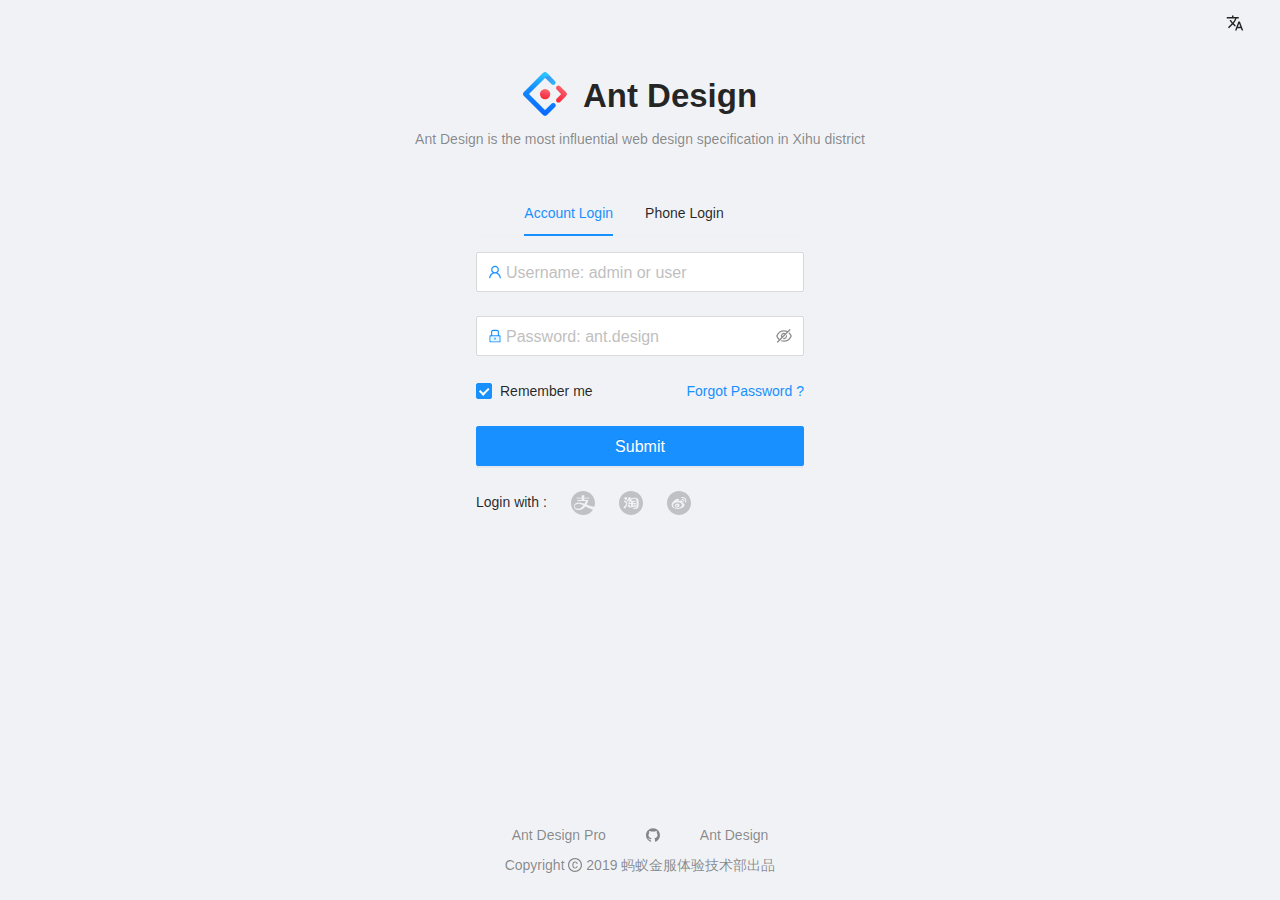
==== commit 2c855c26: "save" ====
--- a/index.html
+++ b/index.html
@@ -1,12 +1,29 @@
 <!DOCTYPE html>
-<html>
+<html lang="en">
   <head>
-    <meta charset="utf-8" />
+    <meta charset="UTF-8" />
+    <meta http-equiv="X-UA-Compatible" content="IE=edge" />
+    <meta
+      name="keywords"
+      content="antd,umi,umijs,ant design,脚手架,布局, Ant Design,项目,Pro,admin,控制台,主页,开箱即用,中后台,解决方案,组件库"
+    />
+    <meta
+      name="description"
+      content="
+    An out-of-box UI solution for enterprise applications as a React boilerplate."
+    />
+    <meta
+      name="description"
+      content="
+      开箱即用的中台前端/设计解决方案。"
+    />
     <meta
       name="viewport"
-      content="width=device-width, initial-scale=1, maximum-scale=1, minimum-scale=1, user-scalable=no"
-    />
-    <link rel="stylesheet" href="/umi.css" />
+      content="width=device-width, initial-scale=1.0, maximum-scale=1.0, user-scalable=0"
+    />
+    <title>Ant Design Pro</title>
+    <link rel="icon" href="/favicon.ico" type="image/x-icon" />
+    <link rel="stylesheet" href="/umi.79200396.css" />
     <script>
       window.routerBase = "/";
     </script>
@@ -15,8 +32,195 @@
     </script>
   </head>
   <body>
-    <div id="root"></div>
-
-    <script src="/umi.js"></script>
+    <noscript>Out-of-the-box mid-stage front/design solution!</noscript>
+    <div id="root">
+      <style>
+        html,
+        body,
+        #root {
+          height: 100%;
+          margin: 0;
+          padding: 0;
+        }
+        #root {
+          background-image: url("/home_bg.png");
+          background-repeat: no-repeat;
+          background-size: 100% auto;
+        }
+        .page-loading-warp {
+          display: flex;
+          align-items: center;
+          justify-content: center;
+          padding: 98px;
+        }
+        .ant-spin {
+          position: absolute;
+          display: none;
+          -webkit-box-sizing: border-box;
+          box-sizing: border-box;
+          margin: 0;
+          padding: 0;
+          color: rgba(0, 0, 0, 0.65);
+          color: #1890ff;
+          font-size: 14px;
+          font-variant: tabular-nums;
+          line-height: 1.5;
+          text-align: center;
+          list-style: none;
+          opacity: 0;
+          -webkit-transition: -webkit-transform 0.3s
+            cubic-bezier(0.78, 0.14, 0.15, 0.86);
+          transition: -webkit-transform 0.3s
+            cubic-bezier(0.78, 0.14, 0.15, 0.86);
+          transition: transform 0.3s cubic-bezier(0.78, 0.14, 0.15, 0.86);
+          transition: transform 0.3s cubic-bezier(0.78, 0.14, 0.15, 0.86),
+            -webkit-transform 0.3s cubic-bezier(0.78, 0.14, 0.15, 0.86);
+          -webkit-font-feature-settings: "tnum";
+          font-feature-settings: "tnum";
+        }
+
+        .ant-spin-spinning {
+          position: static;
+          display: inline-block;
+          opacity: 1;
+        }
+
+        .ant-spin-dot {
+          position: relative;
+          display: inline-block;
+          width: 20px;
+          height: 20px;
+          font-size: 20px;
+        }
+
+        .ant-spin-dot-item {
+          position: absolute;
+          display: block;
+          width: 9px;
+          height: 9px;
+          background-color: #1890ff;
+          border-radius: 100%;
+          -webkit-transform: scale(0.75);
+          -ms-transform: scale(0.75);
+          transform: scale(0.75);
+          -webkit-transform-origin: 50% 50%;
+          -ms-transform-origin: 50% 50%;
+          transform-origin: 50% 50%;
+          opacity: 0.3;
+          -webkit-animation: antspinmove 1s infinite linear alternate;
+          animation: antSpinMove 1s infinite linear alternate;
+        }
+
+        .ant-spin-dot-item:nth-child(1) {
+          top: 0;
+          left: 0;
+        }
+
+        .ant-spin-dot-item:nth-child(2) {
+          top: 0;
+          right: 0;
+          -webkit-animation-delay: 0.4s;
+          animation-delay: 0.4s;
+        }
+
+        .ant-spin-dot-item:nth-child(3) {
+          right: 0;
+          bottom: 0;
+          -webkit-animation-delay: 0.8s;
+          animation-delay: 0.8s;
+        }
+
+        .ant-spin-dot-item:nth-child(4) {
+          bottom: 0;
+          left: 0;
+          -webkit-animation-delay: 1.2s;
+          animation-delay: 1.2s;
+        }
+
+        .ant-spin-dot-spin {
+          -webkit-transform: rotate(45deg);
+          -ms-transform: rotate(45deg);
+          transform: rotate(45deg);
+          -webkit-animation: antrotate 1.2s infinite linear;
+          animation: antRotate 1.2s infinite linear;
+        }
+
+        .ant-spin-lg .ant-spin-dot {
+          width: 32px;
+          height: 32px;
+          font-size: 32px;
+        }
+
+        .ant-spin-lg .ant-spin-dot i {
+          width: 14px;
+          height: 14px;
+        }
+
+        @media all and (-ms-high-contrast: none), (-ms-high-contrast: active) {
+          .ant-spin-blur {
+            background: #fff;
+            opacity: 0.5;
+          }
+        }
+
+        @-webkit-keyframes antSpinMove {
+          to {
+            opacity: 1;
+          }
+        }
+
+        @keyframes antSpinMove {
+          to {
+            opacity: 1;
+          }
+        }
+
+        @-webkit-keyframes antRotate {
+          to {
+            -webkit-transform: rotate(405deg);
+            transform: rotate(405deg);
+          }
+        }
+
+        @keyframes antRotate {
+          to {
+            -webkit-transform: rotate(405deg);
+            transform: rotate(405deg);
+          }
+        }
+      </style>
+      <div
+        style="
+          display: flex;
+          flex-direction: column;
+          align-items: center;
+          justify-content: center;
+          height: 100%;
+          min-height: 420px;
+        "
+      >
+        <img src="/pro_icon.svg" alt="logo" width="256" />
+        <div class="page-loading-warp">
+          <div class="ant-spin ant-spin-lg ant-spin-spinning">
+            <span class="ant-spin-dot ant-spin-dot-spin"
+              ><i class="ant-spin-dot-item"></i><i class="ant-spin-dot-item"></i
+              ><i class="ant-spin-dot-item"></i><i class="ant-spin-dot-item"></i
+            ></span>
+          </div>
+        </div>
+        <div
+          style="display: flex; align-items: center; justify-content: center"
+        >
+          <img
+            src="https://gw.alipayobjects.com/zos/rmsportal/KDpgvguMpGfqaHPjicRK.svg"
+            width="32"
+            style="margin-right: 8px"
+          />
+          Ant Design
+        </div>
+      </div>
+    </div>
+
+    <script src="/umi.b172293f.js"></script>
   </body>
 </html>
--- a/umi.79200396.css
+++ b/umi.79200396.css
@@ -0,0 +1 @@
+[class*=ant-]::-ms-clear,[class*=ant-] input::-ms-clear,[class*=ant-] input::-ms-reveal,[class^=ant-]::-ms-clear,[class^=ant-] input::-ms-clear,[class^=ant-] input::-ms-reveal{display:none}[class*=ant-],[class*=ant-] *,[class*=ant-] :after,[class*=ant-] :before,[class^=ant-],[class^=ant-] *,[class^=ant-] :after,[class^=ant-] :before{box-sizing:border-box}body,html{width:100%;height:100%}input::-ms-clear,input::-ms-reveal{display:none}*,:after,:before{box-sizing:border-box}html{font-family:sans-serif;line-height:1.15;-webkit-text-size-adjust:100%;-ms-text-size-adjust:100%;-ms-overflow-style:scrollbar;-webkit-tap-highlight-color:rgba(0,0,0,0)}@-ms-viewport{width:device-width}body{margin:0;color:rgba(0,0,0,.85);font-size:14px;font-family:-apple-system,BlinkMacSystemFont,"Segoe UI",Roboto,"Helvetica Neue",Arial,"Noto Sans",sans-serif,"Apple Color Emoji","Segoe UI Emoji","Segoe UI Symbol","Noto Color Emoji";font-variant:tabular-nums;line-height:1.5715;background-color:#fff;font-feature-settings:"tnum","tnum"}[tabindex="-1"]:focus{outline:none!important}hr{box-sizing:content-box;height:0;overflow:visible}h1,h2,h3,h4,h5,h6{margin-top:0;margin-bottom:.5em;color:rgba(0,0,0,.85);font-weight:500}p{margin-top:0;margin-bottom:1em}abbr[data-original-title],abbr[title]{text-decoration:underline;-webkit-text-decoration:underline dotted;text-decoration:underline dotted;border-bottom:0;cursor:help}address{margin-bottom:1em;font-style:normal;line-height:inherit}input[type=number],input[type=password],input[type=text],textarea{-webkit-appearance:none}dl,ol,ul{margin-top:0;margin-bottom:1em}ol ol,ol ul,ul ol,ul ul{margin-bottom:0}dt{font-weight:500}dd{margin-bottom:.5em;margin-left:0}blockquote{margin:0 0 1em}dfn{font-style:italic}b,strong{font-weight:bolder}small{font-size:80%}sub,sup{position:relative;font-size:75%;line-height:0;vertical-align:baseline}sub{bottom:-.25em}sup{top:-.5em}a{color:#1890ff;text-decoration:none;background-color:transparent;outline:none;cursor:pointer;transition:color .3s;-webkit-text-decoration-skip:objects}a:hover{color:#40a9ff}a:active{color:#096dd9}a:active,a:hover{text-decoration:none;outline:0}a:focus{text-decoration:none;outline:0}a[disabled]{color:rgba(0,0,0,.25);cursor:not-allowed;pointer-events:none}code,kbd,pre,samp{font-size:1em;font-family:"SFMono-Regular",Consolas,"Liberation Mono",Menlo,Courier,monospace}pre{margin-top:0;margin-bottom:1em;overflow:auto}figure{margin:0 0 1em}img{vertical-align:middle;border-style:none}svg:not(:root){overflow:hidden}[role=button],a,area,button,input:not([type=range]),label,select,summary,textarea{touch-action:manipulation}table{border-collapse:collapse}caption{padding-top:.75em;padding-bottom:.3em;color:rgba(0,0,0,.45);text-align:left;caption-side:bottom}th{text-align:inherit}button,input,optgroup,select,textarea{margin:0;color:inherit;font-size:inherit;font-family:inherit;line-height:inherit}button,input{overflow:visible}button,select{text-transform:none}[type=reset],[type=submit],button,html [type=button]{-webkit-appearance:button}[type=button]::-moz-focus-inner,[type=reset]::-moz-focus-inner,[type=submit]::-moz-focus-inner,button::-moz-focus-inner{padding:0;border-style:none}input[type=checkbox],input[type=radio]{box-sizing:border-box;padding:0}input[type=date],input[type=datetime-local],input[type=month],input[type=time]{-webkit-appearance:listbox}textarea{overflow:auto;resize:vertical}fieldset{min-width:0;margin:0;padding:0;border:0}legend{display:block;width:100%;max-width:100%;margin-bottom:.5em;padding:0;color:inherit;font-size:1.5em;line-height:inherit;white-space:normal}progress{vertical-align:baseline}[type=number]::-webkit-inner-spin-button,[type=number]::-webkit-outer-spin-button{height:auto}[type=search]{outline-offset:-2px;-webkit-appearance:none}[type=search]::-webkit-search-cancel-button,[type=search]::-webkit-search-decoration{-webkit-appearance:none}::-webkit-file-upload-button{font:inherit;-webkit-appearance:button}output{display:inline-block}summary{display:list-item}template{display:none}[hidden]{display:none!important}mark{padding:.2em;background-color:#feffe6}::selection{color:#fff;background:#1890ff}.clearfix:before{display:table;content:""}.clearfix:after{display:table;clear:both;content:""}.anticon{display:inline-block;color:inherit;font-style:normal;line-height:0;text-align:center;text-transform:none;vertical-align:-.125em;text-rendering:optimizeLegibility;-webkit-font-smoothing:antialiased;-moz-osx-font-smoothing:grayscale}.anticon>*{line-height:1}.anticon svg{display:inline-block}.anticon:before{display:none}.anticon .anticon-icon{display:block}.anticon[tabindex]{cursor:pointer}.anticon-spin:before{display:inline-block;animation:loadingCircle 1s linear infinite}.anticon-spin{display:inline-block;animation:loadingCircle 1s linear infinite}.fade-appear,.fade-enter{animation-duration:.2s;animation-fill-mode:both;animation-play-state:paused}.fade-leave{animation-duration:.2s;animation-fill-mode:both;animation-play-state:paused}.fade-appear.fade-appear-active,.fade-enter.fade-enter-active{animation-name:antFadeIn;animation-play-state:running}.fade-leave.fade-leave-active{animation-name:antFadeOut;animation-play-state:running;pointer-events:none}.fade-appear,.fade-enter{opacity:0;animation-timing-function:linear}.fade-leave{animation-timing-function:linear}@keyframes antFadeIn{0%{opacity:0}to{opacity:1}}@keyframes antFadeOut{0%{opacity:1}to{opacity:0}}.move-up-appear,.move-up-enter{animation-duration:.2s;animation-fill-mode:both;animation-play-state:paused}.move-up-leave{animation-duration:.2s;animation-fill-mode:both;animation-play-state:paused}.move-up-appear.move-up-appear-active,.move-up-enter.move-up-enter-active{animation-name:antMoveUpIn;animation-play-state:running}.move-up-leave.move-up-leave-active{animation-name:antMoveUpOut;animation-play-state:running;pointer-events:none}.move-up-appear,.move-up-enter{opacity:0;animation-timing-function:cubic-bezier(.08,.82,.17,1)}.move-up-leave{animation-timing-function:cubic-bezier(.6,.04,.98,.34)}.move-down-appear,.move-down-enter{animation-duration:.2s;animation-fill-mode:both;animation-play-state:paused}.move-down-leave{animation-duration:.2s;animation-fill-mode:both;animation-play-state:paused}.move-down-appear.move-down-appear-active,.move-down-enter.move-down-enter-active{animation-name:antMoveDownIn;animation-play-state:running}.move-down-leave.move-down-leave-active{animation-name:antMoveDownOut;animation-play-state:running;pointer-events:none}.move-down-appear,.move-down-enter{opacity:0;animation-timing-function:cubic-bezier(.08,.82,.17,1)}.move-down-leave{animation-timing-function:cubic-bezier(.6,.04,.98,.34)}.move-left-appear,.move-left-enter{animation-duration:.2s;animation-fill-mode:both;animation-play-state:paused}.move-left-leave{animation-duration:.2s;animation-fill-mode:both;animation-play-state:paused}.move-left-appear.move-left-appear-active,.move-left-enter.move-left-enter-active{animation-name:antMoveLeftIn;animation-play-state:running}.move-left-leave.move-left-leave-active{animation-name:antMoveLeftOut;animation-play-state:running;pointer-events:none}.move-left-appear,.move-left-enter{opacity:0;animation-timing-function:cubic-bezier(.08,.82,.17,1)}.move-left-leave{animation-timing-function:cubic-bezier(.6,.04,.98,.34)}.move-right-appear,.move-right-enter{animation-duration:.2s;animation-fill-mode:both;animation-play-state:paused}.move-right-leave{animation-duration:.2s;animation-fill-mode:both;animation-play-state:paused}.move-right-appear.move-right-appear-active,.move-right-enter.move-right-enter-active{animation-name:antMoveRightIn;animation-play-state:running}.move-right-leave.move-right-leave-active{animation-name:antMoveRightOut;animation-play-state:running;pointer-events:none}.move-right-appear,.move-right-enter{opacity:0;animation-timing-function:cubic-bezier(.08,.82,.17,1)}.move-right-leave{animation-timing-function:cubic-bezier(.6,.04,.98,.34)}@keyframes antMoveDownIn{0%{transform:translateY(100%);transform-origin:0 0;opacity:0}to{transform:translateY(0);transform-origin:0 0;opacity:1}}@keyframes antMoveDownOut{0%{transform:translateY(0);transform-origin:0 0;opacity:1}to{transform:translateY(100%);transform-origin:0 0;opacity:0}}@keyframes antMoveLeftIn{0%{transform:translateX(-100%);transform-origin:0 0;opacity:0}to{transform:translateX(0);transform-origin:0 0;opacity:1}}@keyframes antMoveLeftOut{0%{transform:translateX(0);transform-origin:0 0;opacity:1}to{transform:translateX(-100%);transform-origin:0 0;opacity:0}}@keyframes antMoveRightIn{0%{transform:translateX(100%);transform-origin:0 0;opacity:0}to{transform:translateX(0);transform-origin:0 0;opacity:1}}@keyframes antMoveRightOut{0%{transform:translateX(0);transform-origin:0 0;opacity:1}to{transform:translateX(100%);transform-origin:0 0;opacity:0}}@keyframes antMoveUpIn{0%{transform:translateY(-100%);transform-origin:0 0;opacity:0}to{transform:translateY(0);transform-origin:0 0;opacity:1}}@keyframes antMoveUpOut{0%{transform:translateY(0);transform-origin:0 0;opacity:1}to{transform:translateY(-100%);transform-origin:0 0;opacity:0}}@keyframes loadingCircle{to{transform:rotate(1turn)}}[ant-click-animating-without-extra-node=true],[ant-click-animating=true]{position:relative}html{--antd-wave-shadow-color:#1890ff;--scroll-bar:0}.ant-click-animating-node,[ant-click-animating-without-extra-node=true]:after{position:absolute;top:0;right:0;bottom:0;left:0;display:block;border-radius:inherit;box-shadow:0 0 0 0 #1890ff;box-shadow:0 0 0 0 var(--antd-wave-shadow-color);opacity:.2;animation:fadeEffect 2s cubic-bezier(.08,.82,.17,1),waveEffect .4s cubic-bezier(.08,.82,.17,1);animation-fill-mode:forwards;content:"";pointer-events:none}@keyframes waveEffect{to{box-shadow:0 0 0 #1890ff;box-shadow:0 0 0 6px #1890ff;box-shadow:0 0 0 6px var(--antd-wave-shadow-color)}}@keyframes fadeEffect{to{opacity:0}}.slide-up-appear,.slide-up-enter{animation-duration:.2s;animation-fill-mode:both;animation-play-state:paused}.slide-up-leave{animation-duration:.2s;animation-fill-mode:both;animation-play-state:paused}.slide-up-appear.slide-up-appear-active,.slide-up-enter.slide-up-enter-active{animation-name:antSlideUpIn;animation-play-state:running}.slide-up-leave.slide-up-leave-active{animation-name:antSlideUpOut;animation-play-state:running;pointer-events:none}.slide-up-appear,.slide-up-enter{opacity:0;animation-timing-function:cubic-bezier(.23,1,.32,1)}.slide-up-leave{animation-timing-function:cubic-bezier(.755,.05,.855,.06)}.slide-down-appear,.slide-down-enter{animation-duration:.2s;animation-fill-mode:both;animation-play-state:paused}.slide-down-leave{animation-duration:.2s;animation-fill-mode:both;animation-play-state:paused}.slide-down-appear.slide-down-appear-active,.slide-down-enter.slide-down-enter-active{animation-name:antSlideDownIn;animation-play-state:running}.slide-down-leave.slide-down-leave-active{animation-name:antSlideDownOut;animation-play-state:running;pointer-events:none}.slide-down-appear,.slide-down-enter{opacity:0;animation-timing-function:cubic-bezier(.23,1,.32,1)}.slide-down-leave{animation-timing-function:cubic-bezier(.755,.05,.855,.06)}.slide-left-appear,.slide-left-enter{animation-duration:.2s;animation-fill-mode:both;animation-play-state:paused}.slide-left-leave{animation-duration:.2s;animation-fill-mode:both;animation-play-state:paused}.slide-left-appear.slide-left-appear-active,.slide-left-enter.slide-left-enter-active{animation-name:antSlideLeftIn;animation-play-state:running}.slide-left-leave.slide-left-leave-active{animation-name:antSlideLeftOut;animation-play-state:running;pointer-events:none}.slide-left-appear,.slide-left-enter{opacity:0;animation-timing-function:cubic-bezier(.23,1,.32,1)}.slide-left-leave{animation-timing-function:cubic-bezier(.755,.05,.855,.06)}.slide-right-appear,.slide-right-enter{animation-duration:.2s;animation-fill-mode:both;animation-play-state:paused}.slide-right-leave{animation-duration:.2s;animation-fill-mode:both;animation-play-state:paused}.slide-right-appear.slide-right-appear-active,.slide-right-enter.slide-right-enter-active{animation-name:antSlideRightIn;animation-play-state:running}.slide-right-leave.slide-right-leave-active{animation-name:antSlideRightOut;animation-play-state:running;pointer-events:none}.slide-right-appear,.slide-right-enter{opacity:0;animation-timing-function:cubic-bezier(.23,1,.32,1)}.slide-right-leave{animation-timing-function:cubic-bezier(.755,.05,.855,.06)}@keyframes antSlideUpIn{0%{transform:scaleY(.8);transform-origin:0 0;opacity:0}to{transform:scaleY(1);transform-origin:0 0;opacity:1}}@keyframes antSlideUpOut{0%{transform:scaleY(1);transform-origin:0 0;opacity:1}to{transform:scaleY(.8);transform-origin:0 0;opacity:0}}@keyframes antSlideDownIn{0%{transform:scaleY(.8);transform-origin:100% 100%;opacity:0}to{transform:scaleY(1);transform-origin:100% 100%;opacity:1}}@keyframes antSlideDownOut{0%{transform:scaleY(1);transform-origin:100% 100%;opacity:1}to{transform:scaleY(.8);transform-origin:100% 100%;opacity:0}}@keyframes antSlideLeftIn{0%{transform:scaleX(.8);transform-origin:0 0;opacity:0}to{transform:scaleX(1);transform-origin:0 0;opacity:1}}@keyframes antSlideLeftOut{0%{transform:scaleX(1);transform-origin:0 0;opacity:1}to{transform:scaleX(.8);transform-origin:0 0;opacity:0}}@keyframes antSlideRightIn{0%{transform:scaleX(.8);transform-origin:100% 0;opacity:0}to{transform:scaleX(1);transform-origin:100% 0;opacity:1}}@keyframes antSlideRightOut{0%{transform:scaleX(1);transform-origin:100% 0;opacity:1}to{transform:scaleX(.8);transform-origin:100% 0;opacity:0}}.zoom-appear,.zoom-enter{animation-duration:.2s;animation-fill-mode:both;animation-play-state:paused}.zoom-leave{animation-duration:.2s;animation-fill-mode:both;animation-play-state:paused}.zoom-appear.zoom-appear-active,.zoom-enter.zoom-enter-active{animation-name:antZoomIn;animation-play-state:running}.zoom-leave.zoom-leave-active{animation-name:antZoomOut;animation-play-state:running;pointer-events:none}.zoom-appear,.zoom-enter{transform:scale(0);opacity:0;animation-timing-function:cubic-bezier(.08,.82,.17,1)}.zoom-appear-prepare,.zoom-enter-prepare{transform:none}.zoom-leave{animation-timing-function:cubic-bezier(.78,.14,.15,.86)}.zoom-big-appear,.zoom-big-enter{animation-duration:.2s;animation-fill-mode:both;animation-play-state:paused}.zoom-big-leave{animation-duration:.2s;animation-fill-mode:both;animation-play-state:paused}.zoom-big-appear.zoom-big-appear-active,.zoom-big-enter.zoom-big-enter-active{animation-name:antZoomBigIn;animation-play-state:running}.zoom-big-leave.zoom-big-leave-active{animation-name:antZoomBigOut;animation-play-state:running;pointer-events:none}.zoom-big-appear,.zoom-big-enter{transform:scale(0);opacity:0;animation-timing-function:cubic-bezier(.08,.82,.17,1)}.zoom-big-appear-prepare,.zoom-big-enter-prepare{transform:none}.zoom-big-leave{animation-timing-function:cubic-bezier(.78,.14,.15,.86)}.zoom-big-fast-appear,.zoom-big-fast-enter{animation-duration:.1s;animation-fill-mode:both;animation-play-state:paused}.zoom-big-fast-leave{animation-duration:.1s;animation-fill-mode:both;animation-play-state:paused}.zoom-big-fast-appear.zoom-big-fast-appear-active,.zoom-big-fast-enter.zoom-big-fast-enter-active{animation-name:antZoomBigIn;animation-play-state:running}.zoom-big-fast-leave.zoom-big-fast-leave-active{animation-name:antZoomBigOut;animation-play-state:running;pointer-events:none}.zoom-big-fast-appear,.zoom-big-fast-enter{transform:scale(0);opacity:0;animation-timing-function:cubic-bezier(.08,.82,.17,1)}.zoom-big-fast-appear-prepare,.zoom-big-fast-enter-prepare{transform:none}.zoom-big-fast-leave{animation-timing-function:cubic-bezier(.78,.14,.15,.86)}.zoom-up-appear,.zoom-up-enter{animation-duration:.2s;animation-fill-mode:both;animation-play-state:paused}.zoom-up-leave{animation-duration:.2s;animation-fill-mode:both;animation-play-state:paused}.zoom-up-appear.zoom-up-appear-active,.zoom-up-enter.zoom-up-enter-active{animation-name:antZoomUpIn;animation-play-state:running}.zoom-up-leave.zoom-up-leave-active{animation-name:antZoomUpOut;animation-play-state:running;pointer-events:none}.zoom-up-appear,.zoom-up-enter{transform:scale(0);opacity:0;animation-timing-function:cubic-bezier(.08,.82,.17,1)}.zoom-up-appear-prepare,.zoom-up-enter-prepare{transform:none}.zoom-up-leave{animation-timing-function:cubic-bezier(.78,.14,.15,.86)}.zoom-down-appear,.zoom-down-enter{animation-duration:.2s;animation-fill-mode:both;animation-play-state:paused}.zoom-down-leave{animation-duration:.2s;animation-fill-mode:both;animation-play-state:paused}.zoom-down-appear.zoom-down-appear-active,.zoom-down-enter.zoom-down-enter-active{animation-name:antZoomDownIn;animation-play-state:running}.zoom-down-leave.zoom-down-leave-active{animation-name:antZoomDownOut;animation-play-state:running;pointer-events:none}.zoom-down-appear,.zoom-down-enter{transform:scale(0);opacity:0;animation-timing-function:cubic-bezier(.08,.82,.17,1)}.zoom-down-appear-prepare,.zoom-down-enter-prepare{transform:none}.zoom-down-leave{animation-timing-function:cubic-bezier(.78,.14,.15,.86)}.zoom-left-appear,.zoom-left-enter{animation-duration:.2s;animation-fill-mode:both;animation-play-state:paused}.zoom-left-leave{animation-duration:.2s;animation-fill-mode:both;animation-play-state:paused}.zoom-left-appear.zoom-left-appear-active,.zoom-left-enter.zoom-left-enter-active{animation-name:antZoomLeftIn;animation-play-state:running}.zoom-left-leave.zoom-left-leave-active{animation-name:antZoomLeftOut;animation-play-state:running;pointer-events:none}.zoom-left-appear,.zoom-left-enter{transform:scale(0);opacity:0;animation-timing-function:cubic-bezier(.08,.82,.17,1)}.zoom-left-appear-prepare,.zoom-left-enter-prepare{transform:none}.zoom-left-leave{animation-timing-function:cubic-bezier(.78,.14,.15,.86)}.zoom-right-appear,.zoom-right-enter{animation-duration:.2s;animation-fill-mode:both;animation-play-state:paused}.zoom-right-leave{animation-duration:.2s;animation-fill-mode:both;animation-play-state:paused}.zoom-right-appear.zoom-right-appear-active,.zoom-right-enter.zoom-right-enter-active{animation-name:antZoomRightIn;animation-play-state:running}.zoom-right-leave.zoom-right-leave-active{animation-name:antZoomRightOut;animation-play-state:running;pointer-events:none}.zoom-right-appear,.zoom-right-enter{transform:scale(0);opacity:0;animation-timing-function:cubic-bezier(.08,.82,.17,1)}.zoom-right-appear-prepare,.zoom-right-enter-prepare{transform:none}.zoom-right-leave{animation-timing-function:cubic-bezier(.78,.14,.15,.86)}@keyframes antZoomIn{0%{transform:scale(.2);opacity:0}to{transform:scale(1);opacity:1}}@keyframes antZoomOut{0%{transform:scale(1)}to{transform:scale(.2);opacity:0}}@keyframes antZoomBigIn{0%{transform:scale(.8);opacity:0}to{transform:scale(1);opacity:1}}@keyframes antZoomBigOut{0%{transform:scale(1)}to{transform:scale(.8);opacity:0}}@keyframes antZoomUpIn{0%{transform:scale(.8);transform-origin:50% 0;opacity:0}to{transform:scale(1);transform-origin:50% 0}}@keyframes antZoomUpOut{0%{transform:scale(1);transform-origin:50% 0}to{transform:scale(.8);transform-origin:50% 0;opacity:0}}@keyframes antZoomLeftIn{0%{transform:scale(.8);transform-origin:0 50%;opacity:0}to{transform:scale(1);transform-origin:0 50%}}@keyframes antZoomLeftOut{0%{transform:scale(1);transform-origin:0 50%}to{transform:scale(.8);transform-origin:0 50%;opacity:0}}@keyframes antZoomRightIn{0%{transform:scale(.8);transform-origin:100% 50%;opacity:0}to{transform:scale(1);transform-origin:100% 50%}}@keyframes antZoomRightOut{0%{transform:scale(1);transform-origin:100% 50%}to{transform:scale(.8);transform-origin:100% 50%;opacity:0}}@keyframes antZoomDownIn{0%{transform:scale(.8);transform-origin:50% 100%;opacity:0}to{transform:scale(1);transform-origin:50% 100%}}@keyframes antZoomDownOut{0%{transform:scale(1);transform-origin:50% 100%}to{transform:scale(.8);transform-origin:50% 100%;opacity:0}}.ant-motion-collapse-legacy{overflow:hidden}.ant-motion-collapse-legacy-active{transition:height .2s cubic-bezier(.645,.045,.355,1),opacity .2s cubic-bezier(.645,.045,.355,1)!important}.ant-motion-collapse{overflow:hidden;transition:height .2s cubic-bezier(.645,.045,.355,1),opacity .2s cubic-bezier(.645,.045,.355,1)!important}.ant-btn{line-height:1.5715;position:relative;display:inline-block;font-weight:400;white-space:nowrap;text-align:center;background-image:none;box-shadow:0 2px 0 rgba(0,0,0,.015);cursor:pointer;transition:all .3s cubic-bezier(.645,.045,.355,1);-webkit-user-select:none;-moz-user-select:none;-ms-user-select:none;user-select:none;touch-action:manipulation;height:32px;padding:4px 15px;font-size:14px;border-radius:2px;color:rgba(0,0,0,.85);background:#fff;border:1px solid #d9d9d9}.ant-btn>.anticon{line-height:1}.ant-btn,.ant-btn:active,.ant-btn:focus{outline:0}.ant-btn:not([disabled]):hover{text-decoration:none}.ant-btn:not([disabled]):active{outline:0;box-shadow:none}.ant-btn[disabled]{cursor:not-allowed}.ant-btn[disabled]>*{pointer-events:none}.ant-btn-lg{height:40px;padding:6.4px 15px;font-size:16px;border-radius:2px}.ant-btn-sm{height:24px;padding:0 7px;font-size:14px;border-radius:2px}.ant-btn>a:only-child{color:currentColor}.ant-btn>a:only-child:after{position:absolute;top:0;right:0;bottom:0;left:0;background:transparent;content:""}.ant-btn:focus,.ant-btn:hover{color:#40a9ff;background:#fff;border-color:#40a9ff}.ant-btn:focus>a:only-child,.ant-btn:hover>a:only-child{color:currentColor}.ant-btn:focus>a:only-child:after,.ant-btn:hover>a:only-child:after{position:absolute;top:0;right:0;bottom:0;left:0;background:transparent;content:""}.ant-btn:active{color:#096dd9;background:#fff;border-color:#096dd9}.ant-btn:active>a:only-child{color:currentColor}.ant-btn:active>a:only-child:after{position:absolute;top:0;right:0;bottom:0;left:0;background:transparent;content:""}.ant-btn[disabled],.ant-btn[disabled]:active,.ant-btn[disabled]:focus,.ant-btn[disabled]:hover{color:rgba(0,0,0,.25);background:#f5f5f5;border-color:#d9d9d9;text-shadow:none;box-shadow:none}.ant-btn[disabled]:active>a:only-child,.ant-btn[disabled]:focus>a:only-child,.ant-btn[disabled]:hover>a:only-child,.ant-btn[disabled]>a:only-child{color:currentColor}.ant-btn[disabled]:active>a:only-child:after,.ant-btn[disabled]:focus>a:only-child:after,.ant-btn[disabled]:hover>a:only-child:after,.ant-btn[disabled]>a:only-child:after{position:absolute;top:0;right:0;bottom:0;left:0;background:transparent;content:""}.ant-btn:active,.ant-btn:focus,.ant-btn:hover{text-decoration:none;background:#fff}.ant-btn>span{display:inline-block}.ant-btn-primary{color:#fff;background:#1890ff;border-color:#1890ff;text-shadow:0 -1px 0 rgba(0,0,0,.12);box-shadow:0 2px 0 rgba(0,0,0,.045)}.ant-btn-primary>a:only-child{color:currentColor}.ant-btn-primary>a:only-child:after{position:absolute;top:0;right:0;bottom:0;left:0;background:transparent;content:""}.ant-btn-primary:focus,.ant-btn-primary:hover{color:#fff;background:#40a9ff;border-color:#40a9ff}.ant-btn-primary:focus>a:only-child,.ant-btn-primary:hover>a:only-child{color:currentColor}.ant-btn-primary:focus>a:only-child:after,.ant-btn-primary:hover>a:only-child:after{position:absolute;top:0;right:0;bottom:0;left:0;background:transparent;content:""}.ant-btn-primary:active{color:#fff;background:#096dd9;border-color:#096dd9}.ant-btn-primary:active>a:only-child{color:currentColor}.ant-btn-primary:active>a:only-child:after{position:absolute;top:0;right:0;bottom:0;left:0;background:transparent;content:""}.ant-btn-primary[disabled],.ant-btn-primary[disabled]:active,.ant-btn-primary[disabled]:focus,.ant-btn-primary[disabled]:hover{color:rgba(0,0,0,.25);background:#f5f5f5;border-color:#d9d9d9;text-shadow:none;box-shadow:none}.ant-btn-primary[disabled]:active>a:only-child,.ant-btn-primary[disabled]:focus>a:only-child,.ant-btn-primary[disabled]:hover>a:only-child,.ant-btn-primary[disabled]>a:only-child{color:currentColor}.ant-btn-primary[disabled]:active>a:only-child:after,.ant-btn-primary[disabled]:focus>a:only-child:after,.ant-btn-primary[disabled]:hover>a:only-child:after,.ant-btn-primary[disabled]>a:only-child:after{position:absolute;top:0;right:0;bottom:0;left:0;background:transparent;content:""}.ant-btn-group .ant-btn-primary:not(:first-child):not(:last-child){border-right-color:#40a9ff;border-left-color:#40a9ff}.ant-btn-group .ant-btn-primary:not(:first-child):not(:last-child):disabled{border-color:#d9d9d9}.ant-btn-group .ant-btn-primary:first-child:not(:last-child){border-right-color:#40a9ff}.ant-btn-group .ant-btn-primary:first-child:not(:last-child)[disabled]{border-right-color:#d9d9d9}.ant-btn-group .ant-btn-primary+.ant-btn-primary,.ant-btn-group .ant-btn-primary:last-child:not(:first-child){border-left-color:#40a9ff}.ant-btn-group .ant-btn-primary+.ant-btn-primary[disabled],.ant-btn-group .ant-btn-primary:last-child:not(:first-child)[disabled]{border-left-color:#d9d9d9}.ant-btn-ghost{color:rgba(0,0,0,.85);background:transparent;border-color:#d9d9d9}.ant-btn-ghost>a:only-child{color:currentColor}.ant-btn-ghost>a:only-child:after{position:absolute;top:0;right:0;bottom:0;left:0;background:transparent;content:""}.ant-btn-ghost:focus,.ant-btn-ghost:hover{color:#40a9ff;background:transparent;border-color:#40a9ff}.ant-btn-ghost:focus>a:only-child,.ant-btn-ghost:hover>a:only-child{color:currentColor}.ant-btn-ghost:focus>a:only-child:after,.ant-btn-ghost:hover>a:only-child:after{position:absolute;top:0;right:0;bottom:0;left:0;background:transparent;content:""}.ant-btn-ghost:active{color:#096dd9;background:transparent;border-color:#096dd9}.ant-btn-ghost:active>a:only-child{color:currentColor}.ant-btn-ghost:active>a:only-child:after{position:absolute;top:0;right:0;bottom:0;left:0;background:transparent;content:""}.ant-btn-ghost[disabled],.ant-btn-ghost[disabled]:active,.ant-btn-ghost[disabled]:focus,.ant-btn-ghost[disabled]:hover{color:rgba(0,0,0,.25);background:#f5f5f5;border-color:#d9d9d9;text-shadow:none;box-shadow:none}.ant-btn-ghost[disabled]:active>a:only-child,.ant-btn-ghost[disabled]:focus>a:only-child,.ant-btn-ghost[disabled]:hover>a:only-child,.ant-btn-ghost[disabled]>a:only-child{color:currentColor}.ant-btn-ghost[disabled]:active>a:only-child:after,.ant-btn-ghost[disabled]:focus>a:only-child:after,.ant-btn-ghost[disabled]:hover>a:only-child:after,.ant-btn-ghost[disabled]>a:only-child:after{position:absolute;top:0;right:0;bottom:0;left:0;background:transparent;content:""}.ant-btn-dashed{color:rgba(0,0,0,.85);background:#fff;border-color:#d9d9d9;border-style:dashed}.ant-btn-dashed>a:only-child{color:currentColor}.ant-btn-dashed>a:only-child:after{position:absolute;top:0;right:0;bottom:0;left:0;background:transparent;content:""}.ant-btn-dashed:focus,.ant-btn-dashed:hover{color:#40a9ff;background:#fff;border-color:#40a9ff}.ant-btn-dashed:focus>a:only-child,.ant-btn-dashed:hover>a:only-child{color:currentColor}.ant-btn-dashed:focus>a:only-child:after,.ant-btn-dashed:hover>a:only-child:after{position:absolute;top:0;right:0;bottom:0;left:0;background:transparent;content:""}.ant-btn-dashed:active{color:#096dd9;background:#fff;border-color:#096dd9}.ant-btn-dashed:active>a:only-child{color:currentColor}.ant-btn-dashed:active>a:only-child:after{position:absolute;top:0;right:0;bottom:0;left:0;background:transparent;content:""}.ant-btn-dashed[disabled],.ant-btn-dashed[disabled]:active,.ant-btn-dashed[disabled]:focus,.ant-btn-dashed[disabled]:hover{color:rgba(0,0,0,.25);background:#f5f5f5;border-color:#d9d9d9;text-shadow:none;box-shadow:none}.ant-btn-dashed[disabled]:active>a:only-child,.ant-btn-dashed[disabled]:focus>a:only-child,.ant-btn-dashed[disabled]:hover>a:only-child,.ant-btn-dashed[disabled]>a:only-child{color:currentColor}.ant-btn-dashed[disabled]:active>a:only-child:after,.ant-btn-dashed[disabled]:focus>a:only-child:after,.ant-btn-dashed[disabled]:hover>a:only-child:after,.ant-btn-dashed[disabled]>a:only-child:after{position:absolute;top:0;right:0;bottom:0;left:0;background:transparent;content:""}.ant-btn-danger{color:#fff;background:#ff4d4f;border-color:#ff4d4f;text-shadow:0 -1px 0 rgba(0,0,0,.12);box-shadow:0 2px 0 rgba(0,0,0,.045)}.ant-btn-danger>a:only-child{color:currentColor}.ant-btn-danger>a:only-child:after{position:absolute;top:0;right:0;bottom:0;left:0;background:transparent;content:""}.ant-btn-danger:focus,.ant-btn-danger:hover{color:#fff;background:#ff7875;border-color:#ff7875}.ant-btn-danger:focus>a:only-child,.ant-btn-danger:hover>a:only-child{color:currentColor}.ant-btn-danger:focus>a:only-child:after,.ant-btn-danger:hover>a:only-child:after{position:absolute;top:0;right:0;bottom:0;left:0;background:transparent;content:""}.ant-btn-danger:active{color:#fff;background:#d9363e;border-color:#d9363e}.ant-btn-danger:active>a:only-child{color:currentColor}.ant-btn-danger:active>a:only-child:after{position:absolute;top:0;right:0;bottom:0;left:0;background:transparent;content:""}.ant-btn-danger[disabled],.ant-btn-danger[disabled]:active,.ant-btn-danger[disabled]:focus,.ant-btn-danger[disabled]:hover{color:rgba(0,0,0,.25);background:#f5f5f5;border-color:#d9d9d9;text-shadow:none;box-shadow:none}.ant-btn-danger[disabled]:active>a:only-child,.ant-btn-danger[disabled]:focus>a:only-child,.ant-btn-danger[disabled]:hover>a:only-child,.ant-btn-danger[disabled]>a:only-child{color:currentColor}.ant-btn-danger[disabled]:active>a:only-child:after,.ant-btn-danger[disabled]:focus>a:only-child:after,.ant-btn-danger[disabled]:hover>a:only-child:after,.ant-btn-danger[disabled]>a:only-child:after{position:absolute;top:0;right:0;bottom:0;left:0;background:transparent;content:""}.ant-btn-link{color:#1890ff;background:transparent;border-color:transparent;box-shadow:none}.ant-btn-link>a:only-child{color:currentColor}.ant-btn-link>a:only-child:after{position:absolute;top:0;right:0;bottom:0;left:0;background:transparent;content:""}.ant-btn-link:focus,.ant-btn-link:hover{color:#40a9ff;background:transparent;border-color:#40a9ff}.ant-btn-link:focus>a:only-child,.ant-btn-link:hover>a:only-child{color:currentColor}.ant-btn-link:focus>a:only-child:after,.ant-btn-link:hover>a:only-child:after{position:absolute;top:0;right:0;bottom:0;left:0;background:transparent;content:""}.ant-btn-link:active{color:#096dd9;background:transparent;border-color:#096dd9}.ant-btn-link:active>a:only-child{color:currentColor}.ant-btn-link:active>a:only-child:after{position:absolute;top:0;right:0;bottom:0;left:0;background:transparent;content:""}.ant-btn-link[disabled],.ant-btn-link[disabled]:active,.ant-btn-link[disabled]:focus,.ant-btn-link[disabled]:hover{background:#f5f5f5;border-color:#d9d9d9}.ant-btn-link:hover{background:transparent}.ant-btn-link:active,.ant-btn-link:focus,.ant-btn-link:hover{border-color:transparent}.ant-btn-link[disabled],.ant-btn-link[disabled]:active,.ant-btn-link[disabled]:focus,.ant-btn-link[disabled]:hover{color:rgba(0,0,0,.25);background:transparent;border-color:transparent;text-shadow:none;box-shadow:none}.ant-btn-link[disabled]:active>a:only-child,.ant-btn-link[disabled]:focus>a:only-child,.ant-btn-link[disabled]:hover>a:only-child,.ant-btn-link[disabled]>a:only-child{color:currentColor}.ant-btn-link[disabled]:active>a:only-child:after,.ant-btn-link[disabled]:focus>a:only-child:after,.ant-btn-link[disabled]:hover>a:only-child:after,.ant-btn-link[disabled]>a:only-child:after{position:absolute;top:0;right:0;bottom:0;left:0;background:transparent;content:""}.ant-btn-text{color:rgba(0,0,0,.85);background:transparent;border-color:transparent;box-shadow:none}.ant-btn-text>a:only-child{color:currentColor}.ant-btn-text>a:only-child:after{position:absolute;top:0;right:0;bottom:0;left:0;background:transparent;content:""}.ant-btn-text:focus,.ant-btn-text:hover{color:#40a9ff;background:transparent;border-color:#40a9ff}.ant-btn-text:focus>a:only-child,.ant-btn-text:hover>a:only-child{color:currentColor}.ant-btn-text:focus>a:only-child:after,.ant-btn-text:hover>a:only-child:after{position:absolute;top:0;right:0;bottom:0;left:0;background:transparent;content:""}.ant-btn-text:active{color:#096dd9;background:transparent;border-color:#096dd9}.ant-btn-text:active>a:only-child{color:currentColor}.ant-btn-text:active>a:only-child:after{position:absolute;top:0;right:0;bottom:0;left:0;background:transparent;content:""}.ant-btn-text[disabled],.ant-btn-text[disabled]:active,.ant-btn-text[disabled]:focus,.ant-btn-text[disabled]:hover{background:#f5f5f5;border-color:#d9d9d9}.ant-btn-text:focus,.ant-btn-text:hover{color:rgba(0,0,0,.85);background:rgba(0,0,0,.018);border-color:transparent}.ant-btn-text:active{color:rgba(0,0,0,.85);background:rgba(0,0,0,.028);border-color:transparent}.ant-btn-text[disabled],.ant-btn-text[disabled]:active,.ant-btn-text[disabled]:focus,.ant-btn-text[disabled]:hover{color:rgba(0,0,0,.25);background:transparent;border-color:transparent;text-shadow:none;box-shadow:none}.ant-btn-text[disabled]:active>a:only-child,.ant-btn-text[disabled]:focus>a:only-child,.ant-btn-text[disabled]:hover>a:only-child,.ant-btn-text[disabled]>a:only-child{color:currentColor}.ant-btn-text[disabled]:active>a:only-child:after,.ant-btn-text[disabled]:focus>a:only-child:after,.ant-btn-text[disabled]:hover>a:only-child:after,.ant-btn-text[disabled]>a:only-child:after{position:absolute;top:0;right:0;bottom:0;left:0;background:transparent;content:""}.ant-btn-dangerous{color:#ff4d4f;background:#fff;border-color:#ff4d4f}.ant-btn-dangerous>a:only-child{color:currentColor}.ant-btn-dangerous>a:only-child:after{position:absolute;top:0;right:0;bottom:0;left:0;background:transparent;content:""}.ant-btn-dangerous:focus,.ant-btn-dangerous:hover{color:#ff7875;background:#fff;border-color:#ff7875}.ant-btn-dangerous:focus>a:only-child,.ant-btn-dangerous:hover>a:only-child{color:currentColor}.ant-btn-dangerous:focus>a:only-child:after,.ant-btn-dangerous:hover>a:only-child:after{position:absolute;top:0;right:0;bottom:0;left:0;background:transparent;content:""}.ant-btn-dangerous:active{color:#d9363e;background:#fff;border-color:#d9363e}.ant-btn-dangerous:active>a:only-child{color:currentColor}.ant-btn-dangerous:active>a:only-child:after{position:absolute;top:0;right:0;bottom:0;left:0;background:transparent;content:""}.ant-btn-dangerous[disabled],.ant-btn-dangerous[disabled]:active,.ant-btn-dangerous[disabled]:focus,.ant-btn-dangerous[disabled]:hover{color:rgba(0,0,0,.25);background:#f5f5f5;border-color:#d9d9d9;text-shadow:none;box-shadow:none}.ant-btn-dangerous[disabled]:active>a:only-child,.ant-btn-dangerous[disabled]:focus>a:only-child,.ant-btn-dangerous[disabled]:hover>a:only-child,.ant-btn-dangerous[disabled]>a:only-child{color:currentColor}.ant-btn-dangerous[disabled]:active>a:only-child:after,.ant-btn-dangerous[disabled]:focus>a:only-child:after,.ant-btn-dangerous[disabled]:hover>a:only-child:after,.ant-btn-dangerous[disabled]>a:only-child:after{position:absolute;top:0;right:0;bottom:0;left:0;background:transparent;content:""}.ant-btn-dangerous.ant-btn-primary{color:#fff;background:#ff4d4f;border-color:#ff4d4f;text-shadow:0 -1px 0 rgba(0,0,0,.12);box-shadow:0 2px 0 rgba(0,0,0,.045)}.ant-btn-dangerous.ant-btn-primary>a:only-child{color:currentColor}.ant-btn-dangerous.ant-btn-primary>a:only-child:after{position:absolute;top:0;right:0;bottom:0;left:0;background:transparent;content:""}.ant-btn-dangerous.ant-btn-primary:focus,.ant-btn-dangerous.ant-btn-primary:hover{color:#fff;background:#ff7875;border-color:#ff7875}.ant-btn-dangerous.ant-btn-primary:focus>a:only-child,.ant-btn-dangerous.ant-btn-primary:hover>a:only-child{color:currentColor}.ant-btn-dangerous.ant-btn-primary:focus>a:only-child:after,.ant-btn-dangerous.ant-btn-primary:hover>a:only-child:after{position:absolute;top:0;right:0;bottom:0;left:0;background:transparent;content:""}.ant-btn-dangerous.ant-btn-primary:active{color:#fff;background:#d9363e;border-color:#d9363e}.ant-btn-dangerous.ant-btn-primary:active>a:only-child{color:currentColor}.ant-btn-dangerous.ant-btn-primary:active>a:only-child:after{position:absolute;top:0;right:0;bottom:0;left:0;background:transparent;content:""}.ant-btn-dangerous.ant-btn-primary[disabled],.ant-btn-dangerous.ant-btn-primary[disabled]:active,.ant-btn-dangerous.ant-btn-primary[disabled]:focus,.ant-btn-dangerous.ant-btn-primary[disabled]:hover{color:rgba(0,0,0,.25);background:#f5f5f5;border-color:#d9d9d9;text-shadow:none;box-shadow:none}.ant-btn-dangerous.ant-btn-primary[disabled]:active>a:only-child,.ant-btn-dangerous.ant-btn-primary[disabled]:focus>a:only-child,.ant-btn-dangerous.ant-btn-primary[disabled]:hover>a:only-child,.ant-btn-dangerous.ant-btn-primary[disabled]>a:only-child{color:currentColor}.ant-btn-dangerous.ant-btn-primary[disabled]:active>a:only-child:after,.ant-btn-dangerous.ant-btn-primary[disabled]:focus>a:only-child:after,.ant-btn-dangerous.ant-btn-primary[disabled]:hover>a:only-child:after,.ant-btn-dangerous.ant-btn-primary[disabled]>a:only-child:after{position:absolute;top:0;right:0;bottom:0;left:0;background:transparent;content:""}.ant-btn-dangerous.ant-btn-link{color:#ff4d4f;background:transparent;border-color:transparent;box-shadow:none}.ant-btn-dangerous.ant-btn-link>a:only-child{color:currentColor}.ant-btn-dangerous.ant-btn-link>a:only-child:after{position:absolute;top:0;right:0;bottom:0;left:0;background:transparent;content:""}.ant-btn-dangerous.ant-btn-link:focus,.ant-btn-dangerous.ant-btn-link:hover{color:#40a9ff;border-color:#40a9ff}.ant-btn-dangerous.ant-btn-link:active{color:#096dd9;border-color:#096dd9}.ant-btn-dangerous.ant-btn-link[disabled],.ant-btn-dangerous.ant-btn-link[disabled]:active,.ant-btn-dangerous.ant-btn-link[disabled]:focus,.ant-btn-dangerous.ant-btn-link[disabled]:hover{background:#f5f5f5;border-color:#d9d9d9}.ant-btn-dangerous.ant-btn-link:focus,.ant-btn-dangerous.ant-btn-link:hover{color:#ff7875;background:transparent;border-color:transparent}.ant-btn-dangerous.ant-btn-link:focus>a:only-child,.ant-btn-dangerous.ant-btn-link:hover>a:only-child{color:currentColor}.ant-btn-dangerous.ant-btn-link:focus>a:only-child:after,.ant-btn-dangerous.ant-btn-link:hover>a:only-child:after{position:absolute;top:0;right:0;bottom:0;left:0;background:transparent;content:""}.ant-btn-dangerous.ant-btn-link:active{color:#d9363e;background:transparent;border-color:transparent}.ant-btn-dangerous.ant-btn-link:active>a:only-child{color:currentColor}.ant-btn-dangerous.ant-btn-link:active>a:only-child:after{position:absolute;top:0;right:0;bottom:0;left:0;background:transparent;content:""}.ant-btn-dangerous.ant-btn-link[disabled],.ant-btn-dangerous.ant-btn-link[disabled]:active,.ant-btn-dangerous.ant-btn-link[disabled]:focus,.ant-btn-dangerous.ant-btn-link[disabled]:hover{color:rgba(0,0,0,.25);background:transparent;border-color:transparent;text-shadow:none;box-shadow:none}.ant-btn-dangerous.ant-btn-link[disabled]:active>a:only-child,.ant-btn-dangerous.ant-btn-link[disabled]:focus>a:only-child,.ant-btn-dangerous.ant-btn-link[disabled]:hover>a:only-child,.ant-btn-dangerous.ant-btn-link[disabled]>a:only-child{color:currentColor}.ant-btn-dangerous.ant-btn-link[disabled]:active>a:only-child:after,.ant-btn-dangerous.ant-btn-link[disabled]:focus>a:only-child:after,.ant-btn-dangerous.ant-btn-link[disabled]:hover>a:only-child:after,.ant-btn-dangerous.ant-btn-link[disabled]>a:only-child:after{position:absolute;top:0;right:0;bottom:0;left:0;background:transparent;content:""}.ant-btn-dangerous.ant-btn-text{color:#ff4d4f;background:transparent;border-color:transparent;box-shadow:none}.ant-btn-dangerous.ant-btn-text>a:only-child{color:currentColor}.ant-btn-dangerous.ant-btn-text>a:only-child:after{position:absolute;top:0;right:0;bottom:0;left:0;background:transparent;content:""}.ant-btn-dangerous.ant-btn-text:focus,.ant-btn-dangerous.ant-btn-text:hover{color:#40a9ff;background:transparent;border-color:#40a9ff}.ant-btn-dangerous.ant-btn-text:active{color:#096dd9;background:transparent;border-color:#096dd9}.ant-btn-dangerous.ant-btn-text[disabled],.ant-btn-dangerous.ant-btn-text[disabled]:active,.ant-btn-dangerous.ant-btn-text[disabled]:focus,.ant-btn-dangerous.ant-btn-text[disabled]:hover{background:#f5f5f5;border-color:#d9d9d9}.ant-btn-dangerous.ant-btn-text:focus,.ant-btn-dangerous.ant-btn-text:hover{color:#ff7875;background:rgba(0,0,0,.018);border-color:transparent}.ant-btn-dangerous.ant-btn-text:focus>a:only-child,.ant-btn-dangerous.ant-btn-text:hover>a:only-child{color:currentColor}.ant-btn-dangerous.ant-btn-text:focus>a:only-child:after,.ant-btn-dangerous.ant-btn-text:hover>a:only-child:after{position:absolute;top:0;right:0;bottom:0;left:0;background:transparent;content:""}.ant-btn-dangerous.ant-btn-text:active{color:#d9363e;background:rgba(0,0,0,.028);border-color:transparent}.ant-btn-dangerous.ant-btn-text:active>a:only-child{color:currentColor}.ant-btn-dangerous.ant-btn-text:active>a:only-child:after{position:absolute;top:0;right:0;bottom:0;left:0;background:transparent;content:""}.ant-btn-dangerous.ant-btn-text[disabled],.ant-btn-dangerous.ant-btn-text[disabled]:active,.ant-btn-dangerous.ant-btn-text[disabled]:focus,.ant-btn-dangerous.ant-btn-text[disabled]:hover{color:rgba(0,0,0,.25);background:transparent;border-color:transparent;text-shadow:none;box-shadow:none}.ant-btn-dangerous.ant-btn-text[disabled]:active>a:only-child,.ant-btn-dangerous.ant-btn-text[disabled]:focus>a:only-child,.ant-btn-dangerous.ant-btn-text[disabled]:hover>a:only-child,.ant-btn-dangerous.ant-btn-text[disabled]>a:only-child{color:currentColor}.ant-btn-dangerous.ant-btn-text[disabled]:active>a:only-child:after,.ant-btn-dangerous.ant-btn-text[disabled]:focus>a:only-child:after,.ant-btn-dangerous.ant-btn-text[disabled]:hover>a:only-child:after,.ant-btn-dangerous.ant-btn-text[disabled]>a:only-child:after{position:absolute;top:0;right:0;bottom:0;left:0;background:transparent;content:""}.ant-btn-icon-only{width:32px;height:32px;padding:2.4px 0;font-size:16px;border-radius:2px;vertical-align:-1px}.ant-btn-icon-only>*{font-size:16px}.ant-btn-icon-only.ant-btn-lg{width:40px;height:40px;padding:4.9px 0;font-size:18px;border-radius:2px}.ant-btn-icon-only.ant-btn-lg>*{font-size:18px}.ant-btn-icon-only.ant-btn-sm{width:24px;height:24px;padding:0;font-size:14px;border-radius:2px}.ant-btn-icon-only.ant-btn-sm>*{font-size:14px}.ant-btn-round{height:32px;padding:4px 16px;font-size:14px;border-radius:32px}.ant-btn-round.ant-btn-lg{height:40px;padding:6.4px 20px;font-size:16px;border-radius:40px}.ant-btn-round.ant-btn-sm{height:24px;padding:0 12px;font-size:14px;border-radius:24px}.ant-btn-round.ant-btn-icon-only{width:auto}.ant-btn-circle{min-width:32px;padding-right:0;padding-left:0;text-align:center;border-radius:50%}.ant-btn-circle.ant-btn-lg{min-width:40px;border-radius:50%}.ant-btn-circle.ant-btn-sm{min-width:24px;border-radius:50%}.ant-btn:before{position:absolute;top:-1px;right:-1px;bottom:-1px;left:-1px;z-index:1;display:none;background:#fff;border-radius:inherit;opacity:.35;transition:opacity .2s;content:"";pointer-events:none}.ant-btn .anticon{transition:margin-left .3s cubic-bezier(.645,.045,.355,1)}.ant-btn .anticon.anticon-minus>svg,.ant-btn .anticon.anticon-plus>svg{shape-rendering:optimizeSpeed}.ant-btn.ant-btn-loading{position:relative}.ant-btn.ant-btn-loading:not([disabled]){pointer-events:none}.ant-btn.ant-btn-loading:before{display:block}.ant-btn>.ant-btn-loading-icon{transition:all .3s cubic-bezier(.645,.045,.355,1)}.ant-btn>.ant-btn-loading-icon .anticon{padding-right:8px;animation:none}.ant-btn>.ant-btn-loading-icon .anticon svg{animation:loadingCircle 1s linear infinite}.ant-btn-group{position:relative;display:inline-flex}.ant-btn-group>.ant-btn,.ant-btn-group>span>.ant-btn{position:relative}.ant-btn-group>.ant-btn:active,.ant-btn-group>.ant-btn:focus,.ant-btn-group>.ant-btn:hover,.ant-btn-group>span>.ant-btn:active,.ant-btn-group>span>.ant-btn:focus,.ant-btn-group>span>.ant-btn:hover{z-index:2}.ant-btn-group>.ant-btn[disabled],.ant-btn-group>span>.ant-btn[disabled]{z-index:0}.ant-btn-group .ant-btn-icon-only{font-size:14px}.ant-btn-group-lg>.ant-btn,.ant-btn-group-lg>span>.ant-btn{height:40px;padding:6.4px 15px;font-size:16px;border-radius:0}.ant-btn-group-lg .ant-btn.ant-btn-icon-only{width:40px;height:40px;padding-right:0;padding-left:0}.ant-btn-group-sm>.ant-btn,.ant-btn-group-sm>span>.ant-btn{height:24px;padding:0 7px;font-size:14px;border-radius:0}.ant-btn-group-sm>.ant-btn>.anticon,.ant-btn-group-sm>span>.ant-btn>.anticon{font-size:14px}.ant-btn-group-sm .ant-btn.ant-btn-icon-only{width:24px;height:24px;padding-right:0;padding-left:0}.ant-btn+.ant-btn-group,.ant-btn-group+.ant-btn,.ant-btn-group+.ant-btn-group,.ant-btn-group .ant-btn+.ant-btn,.ant-btn-group .ant-btn+span,.ant-btn-group>span+span,.ant-btn-group span+.ant-btn{margin-left:-1px}.ant-btn-group .ant-btn-primary+.ant-btn:not(.ant-btn-primary):not([disabled]){border-left-color:transparent}.ant-btn-group .ant-btn{border-radius:0}.ant-btn-group>.ant-btn:first-child,.ant-btn-group>span:first-child>.ant-btn{margin-left:0}.ant-btn-group>.ant-btn:only-child{border-radius:2px}.ant-btn-group>span:only-child>.ant-btn{border-radius:2px}.ant-btn-group>.ant-btn:first-child:not(:last-child),.ant-btn-group>span:first-child:not(:last-child)>.ant-btn{border-top-left-radius:2px;border-bottom-left-radius:2px}.ant-btn-group>.ant-btn:last-child:not(:first-child),.ant-btn-group>span:last-child:not(:first-child)>.ant-btn{border-top-right-radius:2px;border-bottom-right-radius:2px}.ant-btn-group-sm>.ant-btn:only-child{border-radius:2px}.ant-btn-group-sm>span:only-child>.ant-btn{border-radius:2px}.ant-btn-group-sm>.ant-btn:first-child:not(:last-child),.ant-btn-group-sm>span:first-child:not(:last-child)>.ant-btn{border-top-left-radius:2px;border-bottom-left-radius:2px}.ant-btn-group-sm>.ant-btn:last-child:not(:first-child),.ant-btn-group-sm>span:last-child:not(:first-child)>.ant-btn{border-top-right-radius:2px;border-bottom-right-radius:2px}.ant-btn-group>.ant-btn-group{float:left}.ant-btn-group>.ant-btn-group:not(:first-child):not(:last-child)>.ant-btn{border-radius:0}.ant-btn-group>.ant-btn-group:first-child:not(:last-child)>.ant-btn:last-child{padding-right:8px;border-top-right-radius:0;border-bottom-right-radius:0}.ant-btn-group>.ant-btn-group:last-child:not(:first-child)>.ant-btn:first-child{padding-left:8px;border-top-left-radius:0;border-bottom-left-radius:0}.ant-btn-group-rtl.ant-btn+.ant-btn-group,.ant-btn-group-rtl.ant-btn-group+.ant-btn,.ant-btn-group-rtl.ant-btn-group+.ant-btn-group,.ant-btn-group-rtl.ant-btn-group .ant-btn+.ant-btn,.ant-btn-group-rtl.ant-btn-group .ant-btn+span,.ant-btn-group-rtl.ant-btn-group>span+span,.ant-btn-group-rtl.ant-btn-group span+.ant-btn,.ant-btn-rtl.ant-btn+.ant-btn-group,.ant-btn-rtl.ant-btn-group+.ant-btn,.ant-btn-rtl.ant-btn-group+.ant-btn-group,.ant-btn-rtl.ant-btn-group .ant-btn+.ant-btn,.ant-btn-rtl.ant-btn-group .ant-btn+span,.ant-btn-rtl.ant-btn-group>span+span,.ant-btn-rtl.ant-btn-group span+.ant-btn{margin-right:-1px;margin-left:auto}.ant-btn-group.ant-btn-group-rtl{direction:rtl}.ant-btn-group-rtl.ant-btn-group>.ant-btn:first-child:not(:last-child),.ant-btn-group-rtl.ant-btn-group>span:first-child:not(:last-child)>.ant-btn{border-top-left-radius:0;border-top-right-radius:2px;border-bottom-right-radius:2px;border-bottom-left-radius:0}.ant-btn-group-rtl.ant-btn-group>.ant-btn:last-child:not(:first-child),.ant-btn-group-rtl.ant-btn-group>span:last-child:not(:first-child)>.ant-btn{border-top-left-radius:2px;border-top-right-radius:0;border-bottom-right-radius:0;border-bottom-left-radius:2px}.ant-btn-group-rtl.ant-btn-group-sm>.ant-btn:first-child:not(:last-child),.ant-btn-group-rtl.ant-btn-group-sm>span:first-child:not(:last-child)>.ant-btn{border-top-left-radius:0;border-top-right-radius:2px;border-bottom-right-radius:2px;border-bottom-left-radius:0}.ant-btn-group-rtl.ant-btn-group-sm>.ant-btn:last-child:not(:first-child),.ant-btn-group-rtl.ant-btn-group-sm>span:last-child:not(:first-child)>.ant-btn{border-top-left-radius:2px;border-top-right-radius:0;border-bottom-right-radius:0;border-bottom-left-radius:2px}.ant-btn:active>span,.ant-btn:focus>span{position:relative}.ant-btn>.anticon+span,.ant-btn>span+.anticon{margin-left:8px}.ant-btn-background-ghost{color:#fff;background:transparent!important;border-color:#fff}.ant-btn-background-ghost.ant-btn-primary{color:#1890ff;background:transparent;border-color:#1890ff;text-shadow:none}.ant-btn-background-ghost.ant-btn-primary>a:only-child{color:currentColor}.ant-btn-background-ghost.ant-btn-primary>a:only-child:after{position:absolute;top:0;right:0;bottom:0;left:0;background:transparent;content:""}.ant-btn-background-ghost.ant-btn-primary:focus,.ant-btn-background-ghost.ant-btn-primary:hover{color:#40a9ff;background:transparent;border-color:#40a9ff}.ant-btn-background-ghost.ant-btn-primary:focus>a:only-child,.ant-btn-background-ghost.ant-btn-primary:hover>a:only-child{color:currentColor}.ant-btn-background-ghost.ant-btn-primary:focus>a:only-child:after,.ant-btn-background-ghost.ant-btn-primary:hover>a:only-child:after{position:absolute;top:0;right:0;bottom:0;left:0;background:transparent;content:""}.ant-btn-background-ghost.ant-btn-primary:active{color:#096dd9;background:transparent;border-color:#096dd9}.ant-btn-background-ghost.ant-btn-primary:active>a:only-child{color:currentColor}.ant-btn-background-ghost.ant-btn-primary:active>a:only-child:after{position:absolute;top:0;right:0;bottom:0;left:0;background:transparent;content:""}.ant-btn-background-ghost.ant-btn-primary[disabled],.ant-btn-background-ghost.ant-btn-primary[disabled]:active,.ant-btn-background-ghost.ant-btn-primary[disabled]:focus,.ant-btn-background-ghost.ant-btn-primary[disabled]:hover{color:rgba(0,0,0,.25);background:#f5f5f5;border-color:#d9d9d9;text-shadow:none;box-shadow:none}.ant-btn-background-ghost.ant-btn-primary[disabled]:active>a:only-child,.ant-btn-background-ghost.ant-btn-primary[disabled]:focus>a:only-child,.ant-btn-background-ghost.ant-btn-primary[disabled]:hover>a:only-child,.ant-btn-background-ghost.ant-btn-primary[disabled]>a:only-child{color:currentColor}.ant-btn-background-ghost.ant-btn-primary[disabled]:active>a:only-child:after,.ant-btn-background-ghost.ant-btn-primary[disabled]:focus>a:only-child:after,.ant-btn-background-ghost.ant-btn-primary[disabled]:hover>a:only-child:after,.ant-btn-background-ghost.ant-btn-primary[disabled]>a:only-child:after{position:absolute;top:0;right:0;bottom:0;left:0;background:transparent;content:""}.ant-btn-background-ghost.ant-btn-danger{color:#ff4d4f;background:transparent;border-color:#ff4d4f;text-shadow:none}.ant-btn-background-ghost.ant-btn-danger>a:only-child{color:currentColor}.ant-btn-background-ghost.ant-btn-danger>a:only-child:after{position:absolute;top:0;right:0;bottom:0;left:0;background:transparent;content:""}.ant-btn-background-ghost.ant-btn-danger:focus,.ant-btn-background-ghost.ant-btn-danger:hover{color:#ff7875;background:transparent;border-color:#ff7875}.ant-btn-background-ghost.ant-btn-danger:focus>a:only-child,.ant-btn-background-ghost.ant-btn-danger:hover>a:only-child{color:currentColor}.ant-btn-background-ghost.ant-btn-danger:focus>a:only-child:after,.ant-btn-background-ghost.ant-btn-danger:hover>a:only-child:after{position:absolute;top:0;right:0;bottom:0;left:0;background:transparent;content:""}.ant-btn-background-ghost.ant-btn-danger:active{color:#d9363e;background:transparent;border-color:#d9363e}.ant-btn-background-ghost.ant-btn-danger:active>a:only-child{color:currentColor}.ant-btn-background-ghost.ant-btn-danger:active>a:only-child:after{position:absolute;top:0;right:0;bottom:0;left:0;background:transparent;content:""}.ant-btn-background-ghost.ant-btn-danger[disabled],.ant-btn-background-ghost.ant-btn-danger[disabled]:active,.ant-btn-background-ghost.ant-btn-danger[disabled]:focus,.ant-btn-background-ghost.ant-btn-danger[disabled]:hover{color:rgba(0,0,0,.25);background:#f5f5f5;border-color:#d9d9d9;text-shadow:none;box-shadow:none}.ant-btn-background-ghost.ant-btn-danger[disabled]:active>a:only-child,.ant-btn-background-ghost.ant-btn-danger[disabled]:focus>a:only-child,.ant-btn-background-ghost.ant-btn-danger[disabled]:hover>a:only-child,.ant-btn-background-ghost.ant-btn-danger[disabled]>a:only-child{color:currentColor}.ant-btn-background-ghost.ant-btn-danger[disabled]:active>a:only-child:after,.ant-btn-background-ghost.ant-btn-danger[disabled]:focus>a:only-child:after,.ant-btn-background-ghost.ant-btn-danger[disabled]:hover>a:only-child:after,.ant-btn-background-ghost.ant-btn-danger[disabled]>a:only-child:after{position:absolute;top:0;right:0;bottom:0;left:0;background:transparent;content:""}.ant-btn-background-ghost.ant-btn-dangerous{color:#ff4d4f;background:transparent;border-color:#ff4d4f;text-shadow:none}.ant-btn-background-ghost.ant-btn-dangerous>a:only-child{color:currentColor}.ant-btn-background-ghost.ant-btn-dangerous>a:only-child:after{position:absolute;top:0;right:0;bottom:0;left:0;background:transparent;content:""}.ant-btn-background-ghost.ant-btn-dangerous:focus,.ant-btn-background-ghost.ant-btn-dangerous:hover{color:#ff7875;background:transparent;border-color:#ff7875}.ant-btn-background-ghost.ant-btn-dangerous:focus>a:only-child,.ant-btn-background-ghost.ant-btn-dangerous:hover>a:only-child{color:currentColor}.ant-btn-background-ghost.ant-btn-dangerous:focus>a:only-child:after,.ant-btn-background-ghost.ant-btn-dangerous:hover>a:only-child:after{position:absolute;top:0;right:0;bottom:0;left:0;background:transparent;content:""}.ant-btn-background-ghost.ant-btn-dangerous:active{color:#d9363e;background:transparent;border-color:#d9363e}.ant-btn-background-ghost.ant-btn-dangerous:active>a:only-child{color:currentColor}.ant-btn-background-ghost.ant-btn-dangerous:active>a:only-child:after{position:absolute;top:0;right:0;bottom:0;left:0;background:transparent;content:""}.ant-btn-background-ghost.ant-btn-dangerous[disabled],.ant-btn-background-ghost.ant-btn-dangerous[disabled]:active,.ant-btn-background-ghost.ant-btn-dangerous[disabled]:focus,.ant-btn-background-ghost.ant-btn-dangerous[disabled]:hover{color:rgba(0,0,0,.25);background:#f5f5f5;border-color:#d9d9d9;text-shadow:none;box-shadow:none}.ant-btn-background-ghost.ant-btn-dangerous[disabled]:active>a:only-child,.ant-btn-background-ghost.ant-btn-dangerous[disabled]:focus>a:only-child,.ant-btn-background-ghost.ant-btn-dangerous[disabled]:hover>a:only-child,.ant-btn-background-ghost.ant-btn-dangerous[disabled]>a:only-child{color:currentColor}.ant-btn-background-ghost.ant-btn-dangerous[disabled]:active>a:only-child:after,.ant-btn-background-ghost.ant-btn-dangerous[disabled]:focus>a:only-child:after,.ant-btn-background-ghost.ant-btn-dangerous[disabled]:hover>a:only-child:after,.ant-btn-background-ghost.ant-btn-dangerous[disabled]>a:only-child:after{position:absolute;top:0;right:0;bottom:0;left:0;background:transparent;content:""}.ant-btn-background-ghost.ant-btn-dangerous.ant-btn-link{color:#ff4d4f;background:transparent;border-color:transparent;text-shadow:none}.ant-btn-background-ghost.ant-btn-dangerous.ant-btn-link>a:only-child{color:currentColor}.ant-btn-background-ghost.ant-btn-dangerous.ant-btn-link>a:only-child:after{position:absolute;top:0;right:0;bottom:0;left:0;background:transparent;content:""}.ant-btn-background-ghost.ant-btn-dangerous.ant-btn-link:focus,.ant-btn-background-ghost.ant-btn-dangerous.ant-btn-link:hover{color:#ff7875;background:transparent;border-color:transparent}.ant-btn-background-ghost.ant-btn-dangerous.ant-btn-link:focus>a:only-child,.ant-btn-background-ghost.ant-btn-dangerous.ant-btn-link:hover>a:only-child{color:currentColor}.ant-btn-background-ghost.ant-btn-dangerous.ant-btn-link:focus>a:only-child:after,.ant-btn-background-ghost.ant-btn-dangerous.ant-btn-link:hover>a:only-child:after{position:absolute;top:0;right:0;bottom:0;left:0;background:transparent;content:""}.ant-btn-background-ghost.ant-btn-dangerous.ant-btn-link:active{color:#d9363e;background:transparent;border-color:transparent}.ant-btn-background-ghost.ant-btn-dangerous.ant-btn-link:active>a:only-child{color:currentColor}.ant-btn-background-ghost.ant-btn-dangerous.ant-btn-link:active>a:only-child:after{position:absolute;top:0;right:0;bottom:0;left:0;background:transparent;content:""}.ant-btn-background-ghost.ant-btn-dangerous.ant-btn-link[disabled],.ant-btn-background-ghost.ant-btn-dangerous.ant-btn-link[disabled]:active,.ant-btn-background-ghost.ant-btn-dangerous.ant-btn-link[disabled]:focus,.ant-btn-background-ghost.ant-btn-dangerous.ant-btn-link[disabled]:hover{color:rgba(0,0,0,.25);background:#f5f5f5;border-color:#d9d9d9;text-shadow:none;box-shadow:none}.ant-btn-background-ghost.ant-btn-dangerous.ant-btn-link[disabled]:active>a:only-child,.ant-btn-background-ghost.ant-btn-dangerous.ant-btn-link[disabled]:focus>a:only-child,.ant-btn-background-ghost.ant-btn-dangerous.ant-btn-link[disabled]:hover>a:only-child,.ant-btn-background-ghost.ant-btn-dangerous.ant-btn-link[disabled]>a:only-child{color:currentColor}.ant-btn-background-ghost.ant-btn-dangerous.ant-btn-link[disabled]:active>a:only-child:after,.ant-btn-background-ghost.ant-btn-dangerous.ant-btn-link[disabled]:focus>a:only-child:after,.ant-btn-background-ghost.ant-btn-dangerous.ant-btn-link[disabled]:hover>a:only-child:after,.ant-btn-background-ghost.ant-btn-dangerous.ant-btn-link[disabled]>a:only-child:after{position:absolute;top:0;right:0;bottom:0;left:0;background:transparent;content:""}.ant-btn-two-chinese-chars:first-letter{letter-spacing:.34em}.ant-btn-two-chinese-chars>:not(.anticon){margin-right:-.34em;letter-spacing:.34em}.ant-btn-block{width:100%}.ant-btn:empty{display:inline-block;width:0;visibility:hidden;content:"\a0"}a.ant-btn{padding-top:.1px;line-height:30px}a.ant-btn-lg{line-height:38px}a.ant-btn-sm{line-height:22px}.ant-btn-rtl{direction:rtl}.ant-btn-group-rtl.ant-btn-group .ant-btn-primary+.ant-btn-primary,.ant-btn-group-rtl.ant-btn-group .ant-btn-primary:last-child:not(:first-child){border-right-color:#40a9ff;border-left-color:#d9d9d9}.ant-btn-group-rtl.ant-btn-group .ant-btn-primary+.ant-btn-primary[disabled],.ant-btn-group-rtl.ant-btn-group .ant-btn-primary:last-child:not(:first-child)[disabled]{border-right-color:#d9d9d9;border-left-color:#40a9ff}.ant-btn-rtl.ant-btn>.ant-btn-loading-icon .anticon{padding-right:0;padding-left:8px}.ant-btn>.ant-btn-loading-icon:only-child .anticon{padding-right:0;padding-left:0}.ant-btn-rtl.ant-btn>.anticon+span,.ant-btn-rtl.ant-btn>span+.anticon{margin-right:8px;margin-left:0}.ant-notification{box-sizing:border-box;padding:0;color:rgba(0,0,0,.85);font-size:14px;font-variant:tabular-nums;line-height:1.5715;list-style:none;font-feature-settings:"tnum","tnum";position:fixed;z-index:1010;margin:0 24px 0 0}.ant-notification-bottomLeft,.ant-notification-topLeft{margin-right:0;margin-left:24px}.ant-notification-bottomLeft .ant-notification-fade-appear.ant-notification-fade-appear-active,.ant-notification-bottomLeft .ant-notification-fade-enter.ant-notification-fade-enter-active,.ant-notification-topLeft .ant-notification-fade-appear.ant-notification-fade-appear-active,.ant-notification-topLeft .ant-notification-fade-enter.ant-notification-fade-enter-active{animation-name:NotificationLeftFadeIn}.ant-notification-close-icon{font-size:14px;cursor:pointer}.ant-notification-hook-holder,.ant-notification-notice{position:relative;width:384px;max-width:calc(100vw - 48px);margin-bottom:16px;margin-left:auto;overflow:hidden;word-wrap:break-word;background:#fff;border-radius:2px;box-shadow:0 3px 6px -4px rgba(0,0,0,.12),0 6px 16px 0 rgba(0,0,0,.08),0 9px 28px 8px rgba(0,0,0,.05)}.ant-notification-bottomLeft .ant-notification-hook-holder,.ant-notification-bottomLeft .ant-notification-notice,.ant-notification-topLeft .ant-notification-hook-holder,.ant-notification-topLeft .ant-notification-notice{margin-right:auto;margin-left:0}.ant-notification-hook-holder>.ant-notification-notice{margin-bottom:0;box-shadow:none}.ant-notification-notice{padding:16px 24px;line-height:1.5715}.ant-notification-notice-message{margin-bottom:8px;color:rgba(0,0,0,.85);font-size:16px;line-height:24px}.ant-notification-notice-message-single-line-auto-margin{display:block;width:calc(264px - 100%);max-width:4px;background-color:transparent;pointer-events:none}.ant-notification-notice-message-single-line-auto-margin:before{display:block;content:""}.ant-notification-notice-description{font-size:14px}.ant-notification-notice-closable .ant-notification-notice-message{padding-right:24px}.ant-notification-notice-with-icon .ant-notification-notice-message{margin-bottom:4px;margin-left:48px;font-size:16px}.ant-notification-notice-with-icon .ant-notification-notice-description{margin-left:48px;font-size:14px}.ant-notification-notice-icon{position:absolute;margin-left:4px;font-size:24px;line-height:24px}.anticon.ant-notification-notice-icon-success{color:#52c41a}.anticon.ant-notification-notice-icon-info{color:#1890ff}.anticon.ant-notification-notice-icon-warning{color:#faad14}.anticon.ant-notification-notice-icon-error{color:#ff4d4f}.ant-notification-notice-close{position:absolute;top:16px;right:22px;color:rgba(0,0,0,.45);outline:none}.ant-notification-notice-close:hover{color:rgba(0,0,0,.67)}.ant-notification-notice-btn{float:right;margin-top:16px}.ant-notification .notification-fade-effect{animation-duration:.24s;animation-timing-function:cubic-bezier(.645,.045,.355,1);animation-fill-mode:both}.ant-notification-fade-appear,.ant-notification-fade-enter{opacity:0;animation-duration:.24s;animation-timing-function:cubic-bezier(.645,.045,.355,1);animation-fill-mode:both;animation-play-state:paused}.ant-notification-fade-leave{animation-duration:.24s;animation-timing-function:cubic-bezier(.645,.045,.355,1);animation-fill-mode:both;animation-duration:.2s;animation-play-state:paused}.ant-notification-fade-appear.ant-notification-fade-appear-active,.ant-notification-fade-enter.ant-notification-fade-enter-active{animation-name:NotificationFadeIn;animation-play-state:running}.ant-notification-fade-leave.ant-notification-fade-leave-active{animation-name:NotificationFadeOut;animation-play-state:running}@keyframes NotificationFadeIn{0%{left:384px;opacity:0}to{left:0;opacity:1}}@keyframes NotificationLeftFadeIn{0%{right:384px;opacity:0}to{right:0;opacity:1}}@keyframes NotificationFadeOut{0%{max-height:150px;margin-bottom:16px;padding-top:16px;padding-bottom:16px;opacity:1}to{max-height:0;margin-bottom:0;padding-top:0;padding-bottom:0;opacity:0}}.ant-notification-rtl{direction:rtl}.ant-notification-rtl .ant-notification-notice-closable .ant-notification-notice-message{padding-right:0;padding-left:24px}.ant-notification-rtl .ant-notification-notice-with-icon .ant-notification-notice-message{margin-right:48px;margin-left:0}.ant-notification-rtl .ant-notification-notice-with-icon .ant-notification-notice-description{margin-right:48px;margin-left:0}.ant-notification-rtl .ant-notification-notice-icon{margin-right:4px;margin-left:0}.ant-notification-rtl .ant-notification-notice-close{right:auto;left:22px}.ant-notification-rtl .ant-notification-notice-btn{float:left}.ant-message{box-sizing:border-box;margin:0;padding:0;color:rgba(0,0,0,.85);font-size:14px;font-variant:tabular-nums;line-height:1.5715;list-style:none;font-feature-settings:"tnum","tnum";position:fixed;top:8px;left:0;z-index:1010;width:100%;pointer-events:none}.ant-message-notice{padding:8px;text-align:center}.ant-message-notice-content{display:inline-block;padding:10px 16px;background:#fff;border-radius:2px;box-shadow:0 3px 6px -4px rgba(0,0,0,.12),0 6px 16px 0 rgba(0,0,0,.08),0 9px 28px 8px rgba(0,0,0,.05);pointer-events:all}.ant-message-success .anticon{color:#52c41a}.ant-message-error .anticon{color:#ff4d4f}.ant-message-warning .anticon{color:#faad14}.ant-message-info .anticon,.ant-message-loading .anticon{color:#1890ff}.ant-message .anticon{position:relative;top:1px;margin-right:8px;font-size:16px}.ant-message-notice.move-up-leave.move-up-leave-active{animation-name:MessageMoveOut;animation-duration:.3s}@keyframes MessageMoveOut{0%{max-height:150px;padding:8px;opacity:1}to{max-height:0;padding:0;opacity:0}}.ant-message-rtl{direction:rtl}.ant-message-rtl span{direction:rtl}.ant-message-rtl .anticon{margin-right:0;margin-left:8px}.ant-result{padding:48px 32px}.ant-result-success .ant-result-icon>.anticon{color:#52c41a}.ant-result-error .ant-result-icon>.anticon{color:#ff4d4f}.ant-result-info .ant-result-icon>.anticon{color:#1890ff}.ant-result-warning .ant-result-icon>.anticon{color:#faad14}.ant-result-image{width:250px;height:295px;margin:auto}.ant-result-icon{margin-bottom:24px;text-align:center}.ant-result-icon>.anticon{font-size:72px}.ant-result-title{color:rgba(0,0,0,.85);font-size:24px;line-height:1.8;text-align:center}.ant-result-subtitle{color:rgba(0,0,0,.45);font-size:14px;line-height:1.6;text-align:center}.ant-result-extra{margin:24px 0 0;text-align:center}.ant-result-extra>*{margin-right:8px}.ant-result-extra>:last-child{margin-right:0}.ant-result-content{margin-top:24px;padding:24px 40px;background-color:#fafafa}.ant-result-rtl{direction:rtl}.ant-result-rtl .ant-result-extra>*{margin-right:0;margin-left:8px}.ant-result-rtl .ant-result-extra>:last-child{margin-left:0}.ant-spin{box-sizing:border-box;margin:0;padding:0;color:rgba(0,0,0,.85);font-size:14px;font-variant:tabular-nums;line-height:1.5715;list-style:none;font-feature-settings:"tnum","tnum";position:absolute;display:none;color:#1890ff;text-align:center;vertical-align:middle;opacity:0;transition:transform .3s cubic-bezier(.78,.14,.15,.86)}.ant-spin-spinning{position:static;display:inline-block;opacity:1}.ant-spin-nested-loading{position:relative}.ant-spin-nested-loading>div>.ant-spin{position:absolute;top:0;left:0;z-index:4;display:block;width:100%;height:100%;max-height:400px}.ant-spin-nested-loading>div>.ant-spin .ant-spin-dot{position:absolute;top:50%;left:50%;margin:-10px}.ant-spin-nested-loading>div>.ant-spin .ant-spin-text{position:absolute;top:50%;width:100%;padding-top:5px;text-shadow:0 1px 2px #fff}.ant-spin-nested-loading>div>.ant-spin.ant-spin-show-text .ant-spin-dot{margin-top:-20px}.ant-spin-nested-loading>div>.ant-spin-sm .ant-spin-dot{margin:-7px}.ant-spin-nested-loading>div>.ant-spin-sm .ant-spin-text{padding-top:2px}.ant-spin-nested-loading>div>.ant-spin-sm.ant-spin-show-text .ant-spin-dot{margin-top:-17px}.ant-spin-nested-loading>div>.ant-spin-lg .ant-spin-dot{margin:-16px}.ant-spin-nested-loading>div>.ant-spin-lg .ant-spin-text{padding-top:11px}.ant-spin-nested-loading>div>.ant-spin-lg.ant-spin-show-text .ant-spin-dot{margin-top:-26px}.ant-spin-container{position:relative;transition:opacity .3s}.ant-spin-container:after{position:absolute;top:0;right:0;bottom:0;left:0;z-index:10;display:none\9;width:100%;height:100%;background:#fff;opacity:0;transition:all .3s;content:"";pointer-events:none}.ant-spin-blur{clear:both;overflow:hidden;opacity:.5;-webkit-user-select:none;-moz-user-select:none;-ms-user-select:none;user-select:none;pointer-events:none}.ant-spin-blur:after{opacity:.4;pointer-events:auto}.ant-spin-tip{color:rgba(0,0,0,.45)}.ant-spin-dot{position:relative;display:inline-block;font-size:20px;width:1em;height:1em}.ant-spin-dot-item{position:absolute;display:block;width:9px;height:9px;background-color:#1890ff;border-radius:100%;transform:scale(.75);transform-origin:50% 50%;opacity:.3;animation:antSpinMove 1s linear infinite alternate}.ant-spin-dot-item:first-child{top:0;left:0}.ant-spin-dot-item:nth-child(2){top:0;right:0;animation-delay:.4s}.ant-spin-dot-item:nth-child(3){right:0;bottom:0;animation-delay:.8s}.ant-spin-dot-item:nth-child(4){bottom:0;left:0;animation-delay:1.2s}.ant-spin-dot-spin{transform:rotate(45deg);animation:antRotate 1.2s linear infinite}.ant-spin-sm .ant-spin-dot{font-size:14px}.ant-spin-sm .ant-spin-dot i{width:6px;height:6px}.ant-spin-lg .ant-spin-dot{font-size:32px}.ant-spin-lg .ant-spin-dot i{width:14px;height:14px}.ant-spin.ant-spin-show-text .ant-spin-text{display:block}@media (-ms-high-contrast:active),(-ms-high-contrast:none){.ant-spin-blur{background:#fff;opacity:.5}}@keyframes antSpinMove{to{opacity:1}}@keyframes antRotate{to{transform:rotate(405deg)}}.ant-spin-rtl{direction:rtl}.ant-spin-rtl .ant-spin-dot-spin{transform:rotate(-45deg);animation-name:antRotateRtl}@keyframes antRotateRtl{to{transform:rotate(-405deg)}}.ant-menu-item-danger.ant-menu-item{color:#ff4d4f}.ant-menu-item-danger.ant-menu-item-active,.ant-menu-item-danger.ant-menu-item:hover{color:#ff4d4f}.ant-menu-item-danger.ant-menu-item:active{background:#fff1f0}.ant-menu-item-danger.ant-menu-item-selected{color:#ff4d4f}.ant-menu-item-danger.ant-menu-item-selected>a,.ant-menu-item-danger.ant-menu-item-selected>a:hover{color:#ff4d4f}.ant-menu:not(.ant-menu-horizontal) .ant-menu-item-danger.ant-menu-item-selected{background-color:#fff1f0}.ant-menu-inline .ant-menu-item-danger.ant-menu-item:after{border-right-color:#ff4d4f}.ant-menu-dark .ant-menu-item-danger.ant-menu-item,.ant-menu-dark .ant-menu-item-danger.ant-menu-item:hover,.ant-menu-dark .ant-menu-item-danger.ant-menu-item>a{color:#ff4d4f}.ant-menu-dark.ant-menu-dark:not(.ant-menu-horizontal) .ant-menu-item-danger.ant-menu-item-selected{color:#fff;background-color:#ff4d4f}.ant-menu{box-sizing:border-box;font-variant:tabular-nums;line-height:1.5715;font-feature-settings:"tnum","tnum";margin:0;padding:0;color:rgba(0,0,0,.85);font-size:14px;line-height:0;text-align:left;list-style:none;background:#fff;outline:none;box-shadow:0 3px 6px -4px rgba(0,0,0,.12),0 6px 16px 0 rgba(0,0,0,.08),0 9px 28px 8px rgba(0,0,0,.05);transition:background .3s,width .3s cubic-bezier(.2,0,0,1) 0s}.ant-menu:before{display:table;content:""}.ant-menu:after{display:table;clear:both;content:""}.ant-menu ol,.ant-menu ul{margin:0;padding:0;list-style:none}.ant-menu-hidden{display:none}.ant-menu-item-group-title{height:1.5715;padding:8px 16px;color:rgba(0,0,0,.45);font-size:14px;line-height:1.5715;transition:all .3s}.ant-menu-horizontal .ant-menu-submenu{transition:border-color .3s cubic-bezier(.645,.045,.355,1),background .3s cubic-bezier(.645,.045,.355,1)}.ant-menu-submenu,.ant-menu-submenu-inline{transition:border-color .3s cubic-bezier(.645,.045,.355,1),background .3s cubic-bezier(.645,.045,.355,1),padding .15s cubic-bezier(.645,.045,.355,1)}.ant-menu-submenu-selected{color:#1890ff}.ant-menu-item:active,.ant-menu-submenu-title:active{background:#e6f7ff}.ant-menu-submenu .ant-menu-sub{cursor:auto;transition:background .3s cubic-bezier(.645,.045,.355,1),padding .3s cubic-bezier(.645,.045,.355,1)}.ant-menu-item a{color:rgba(0,0,0,.85)}.ant-menu-item a:hover{color:#1890ff}.ant-menu-item a:before{position:absolute;top:0;right:0;bottom:0;left:0;background-color:transparent;content:""}.ant-menu-item>.ant-badge a{color:rgba(0,0,0,.85)}.ant-menu-item>.ant-badge a:hover{color:#1890ff}.ant-menu-item-divider{height:1px;overflow:hidden;line-height:0;background-color:#f0f0f0}.ant-menu-item-active,.ant-menu-item:hover,.ant-menu-submenu-active,.ant-menu-submenu-title:hover,.ant-menu:not(.ant-menu-inline) .ant-menu-submenu-open{color:#1890ff}.ant-menu-horizontal .ant-menu-item,.ant-menu-horizontal .ant-menu-submenu{margin-top:-1px}.ant-menu-horizontal>.ant-menu-item-active,.ant-menu-horizontal>.ant-menu-item:hover,.ant-menu-horizontal>.ant-menu-submenu .ant-menu-submenu-title:hover{background-color:transparent}.ant-menu-item-selected{color:#1890ff}.ant-menu-item-selected a,.ant-menu-item-selected a:hover{color:#1890ff}.ant-menu:not(.ant-menu-horizontal) .ant-menu-item-selected{background-color:#e6f7ff}.ant-menu-inline,.ant-menu-vertical,.ant-menu-vertical-left{border-right:1px solid #f0f0f0}.ant-menu-vertical-right{border-left:1px solid #f0f0f0}.ant-menu-vertical-left.ant-menu-sub,.ant-menu-vertical-right.ant-menu-sub,.ant-menu-vertical.ant-menu-sub{min-width:160px;max-height:calc(100vh - 100px);padding:0;overflow:hidden;border-right:0}.ant-menu-vertical-left.ant-menu-sub:not([class*=-active]),.ant-menu-vertical-right.ant-menu-sub:not([class*=-active]),.ant-menu-vertical.ant-menu-sub:not([class*=-active]){overflow-x:hidden;overflow-y:auto}.ant-menu-vertical-left.ant-menu-sub .ant-menu-item,.ant-menu-vertical-right.ant-menu-sub .ant-menu-item,.ant-menu-vertical.ant-menu-sub .ant-menu-item{left:0;margin-left:0;border-right:0}.ant-menu-vertical-left.ant-menu-sub .ant-menu-item:after,.ant-menu-vertical-right.ant-menu-sub .ant-menu-item:after,.ant-menu-vertical.ant-menu-sub .ant-menu-item:after{border-right:0}.ant-menu-vertical-left.ant-menu-sub>.ant-menu-item,.ant-menu-vertical-left.ant-menu-sub>.ant-menu-submenu,.ant-menu-vertical-right.ant-menu-sub>.ant-menu-item,.ant-menu-vertical-right.ant-menu-sub>.ant-menu-submenu,.ant-menu-vertical.ant-menu-sub>.ant-menu-item,.ant-menu-vertical.ant-menu-sub>.ant-menu-submenu{transform-origin:0 0}.ant-menu-horizontal.ant-menu-sub{min-width:114px}.ant-menu-horizontal .ant-menu-item,.ant-menu-horizontal .ant-menu-submenu-title{transition:color .3s cubic-bezier(.645,.045,.355,1),border-color .3s cubic-bezier(.645,.045,.355,1),background .3s cubic-bezier(.645,.045,.355,1)}.ant-menu-item,.ant-menu-submenu-title{position:relative;display:block;margin:0;padding:0 20px;white-space:nowrap;cursor:pointer;transition:color .3s cubic-bezier(.645,.045,.355,1),border-color .3s cubic-bezier(.645,.045,.355,1),background .3s cubic-bezier(.645,.045,.355,1),padding .15s cubic-bezier(.645,.045,.355,1)}.ant-menu-item .ant-menu-item-icon,.ant-menu-item .anticon,.ant-menu-submenu-title .ant-menu-item-icon,.ant-menu-submenu-title .anticon{min-width:14px;margin-right:10px;font-size:14px;transition:font-size .15s cubic-bezier(.215,.61,.355,1),margin .3s cubic-bezier(.645,.045,.355,1),color .3s cubic-bezier(.645,.045,.355,1)}.ant-menu-item .ant-menu-item-icon+span,.ant-menu-item .anticon+span,.ant-menu-submenu-title .ant-menu-item-icon+span,.ant-menu-submenu-title .anticon+span{opacity:1;transition:opacity .3s cubic-bezier(.645,.045,.355,1),width .3s cubic-bezier(.645,.045,.355,1),color .3s cubic-bezier(.645,.045,.355,1)}.ant-menu-item.ant-menu-item-only-child>.ant-menu-item-icon,.ant-menu-item.ant-menu-item-only-child>.anticon,.ant-menu-submenu-title.ant-menu-item-only-child>.ant-menu-item-icon,.ant-menu-submenu-title.ant-menu-item-only-child>.anticon{margin-right:0}.ant-menu>.ant-menu-item-divider{height:1px;margin:1px 0;padding:0;overflow:hidden;line-height:0;background-color:#f0f0f0}.ant-menu-submenu-popup{position:absolute;z-index:1050;background:transparent;border-radius:2px;box-shadow:none;transform-origin:0 0}.ant-menu-submenu-popup:before{position:absolute;top:-7px;right:0;bottom:0;left:0;z-index:-1;width:100%;height:100%;opacity:.0001;content:" "}.ant-menu-submenu-placement-rightTop:before{top:0;left:-7px}.ant-menu-submenu>.ant-menu{background-color:#fff;border-radius:2px}.ant-menu-submenu>.ant-menu-submenu-title:after{transition:transform .3s cubic-bezier(.645,.045,.355,1)}.ant-menu-submenu-popup>.ant-menu{background-color:#fff}.ant-menu-submenu-arrow,.ant-menu-submenu-expand-icon{position:absolute;top:50%;right:16px;width:10px;color:rgba(0,0,0,.85);transform:translateY(-50%);transition:transform .3s cubic-bezier(.645,.045,.355,1)}.ant-menu-submenu-arrow:after,.ant-menu-submenu-arrow:before{position:absolute;width:6px;height:1.5px;background-color:currentColor;border-radius:2px;transition:background .3s cubic-bezier(.645,.045,.355,1),transform .3s cubic-bezier(.645,.045,.355,1),top .3s cubic-bezier(.645,.045,.355,1),color .3s cubic-bezier(.645,.045,.355,1);content:""}.ant-menu-submenu-arrow:before{transform:rotate(45deg) translateY(-2.5px)}.ant-menu-submenu-arrow:after{transform:rotate(-45deg) translateY(2.5px)}.ant-menu-submenu:hover>.ant-menu-submenu-title>.ant-menu-submenu-arrow,.ant-menu-submenu:hover>.ant-menu-submenu-title>.ant-menu-submenu-expand-icon{color:#1890ff}.ant-menu-submenu-inline .ant-menu-submenu-arrow:before{transform:rotate(-45deg) translateX(2.5px)}.ant-menu-submenu-inline .ant-menu-submenu-arrow:after{transform:rotate(45deg) translateX(-2.5px)}.ant-menu-submenu-horizontal .ant-menu-submenu-arrow{display:none}.ant-menu-submenu-open.ant-menu-submenu-inline>.ant-menu-submenu-title>.ant-menu-submenu-arrow{transform:translateY(-2px)}.ant-menu-submenu-open.ant-menu-submenu-inline>.ant-menu-submenu-title>.ant-menu-submenu-arrow:after{transform:rotate(-45deg) translateX(-2.5px)}.ant-menu-submenu-open.ant-menu-submenu-inline>.ant-menu-submenu-title>.ant-menu-submenu-arrow:before{transform:rotate(45deg) translateX(2.5px)}.ant-menu-vertical-left .ant-menu-submenu-selected,.ant-menu-vertical-right .ant-menu-submenu-selected,.ant-menu-vertical .ant-menu-submenu-selected{color:#1890ff}.ant-menu-horizontal{line-height:46px;border:0;border-bottom:1px solid #f0f0f0;box-shadow:none}.ant-menu-horizontal:not(.ant-menu-dark)>.ant-menu-item,.ant-menu-horizontal:not(.ant-menu-dark)>.ant-menu-submenu{margin:-1px 20px 0;padding:0}.ant-menu-horizontal:not(.ant-menu-dark)>.ant-menu-item-active,.ant-menu-horizontal:not(.ant-menu-dark)>.ant-menu-item-open,.ant-menu-horizontal:not(.ant-menu-dark)>.ant-menu-item-selected,.ant-menu-horizontal:not(.ant-menu-dark)>.ant-menu-item:hover,.ant-menu-horizontal:not(.ant-menu-dark)>.ant-menu-submenu-active,.ant-menu-horizontal:not(.ant-menu-dark)>.ant-menu-submenu-open,.ant-menu-horizontal:not(.ant-menu-dark)>.ant-menu-submenu-selected,.ant-menu-horizontal:not(.ant-menu-dark)>.ant-menu-submenu:hover{color:#1890ff;border-bottom:2px solid #1890ff}.ant-menu-horizontal>.ant-menu-item,.ant-menu-horizontal>.ant-menu-submenu{position:relative;top:1px;display:inline-block;vertical-align:bottom;border-bottom:2px solid transparent}.ant-menu-horizontal>.ant-menu-submenu>.ant-menu-submenu-title{padding:0}.ant-menu-horizontal>.ant-menu-item a{color:rgba(0,0,0,.85)}.ant-menu-horizontal>.ant-menu-item a:hover{color:#1890ff}.ant-menu-horizontal>.ant-menu-item a:before{bottom:-2px}.ant-menu-horizontal>.ant-menu-item-selected a{color:#1890ff}.ant-menu-horizontal:after{display:block;clear:both;height:0;content:"\20"}.ant-menu-inline .ant-menu-item,.ant-menu-vertical-left .ant-menu-item,.ant-menu-vertical-right .ant-menu-item,.ant-menu-vertical .ant-menu-item{position:relative}.ant-menu-inline .ant-menu-item:after,.ant-menu-vertical-left .ant-menu-item:after,.ant-menu-vertical-right .ant-menu-item:after,.ant-menu-vertical .ant-menu-item:after{position:absolute;top:0;right:0;bottom:0;border-right:3px solid #1890ff;transform:scaleY(.0001);opacity:0;transition:transform .15s cubic-bezier(.215,.61,.355,1),opacity .15s cubic-bezier(.215,.61,.355,1);content:""}.ant-menu-inline .ant-menu-item,.ant-menu-inline .ant-menu-submenu-title,.ant-menu-vertical-left .ant-menu-item,.ant-menu-vertical-left .ant-menu-submenu-title,.ant-menu-vertical-right .ant-menu-item,.ant-menu-vertical-right .ant-menu-submenu-title,.ant-menu-vertical .ant-menu-item,.ant-menu-vertical .ant-menu-submenu-title{height:40px;margin-top:4px;margin-bottom:4px;padding:0 16px;overflow:hidden;line-height:40px;text-overflow:ellipsis}.ant-menu-inline .ant-menu-submenu,.ant-menu-vertical-left .ant-menu-submenu,.ant-menu-vertical-right .ant-menu-submenu,.ant-menu-vertical .ant-menu-submenu{padding-bottom:.02px}.ant-menu-inline .ant-menu-item:not(:last-child),.ant-menu-vertical-left .ant-menu-item:not(:last-child),.ant-menu-vertical-right .ant-menu-item:not(:last-child),.ant-menu-vertical .ant-menu-item:not(:last-child){margin-bottom:8px}.ant-menu-inline>.ant-menu-item,.ant-menu-inline>.ant-menu-submenu>.ant-menu-submenu-title,.ant-menu-vertical-left>.ant-menu-item,.ant-menu-vertical-left>.ant-menu-submenu>.ant-menu-submenu-title,.ant-menu-vertical-right>.ant-menu-item,.ant-menu-vertical-right>.ant-menu-submenu>.ant-menu-submenu-title,.ant-menu-vertical>.ant-menu-item,.ant-menu-vertical>.ant-menu-submenu>.ant-menu-submenu-title{height:40px;line-height:40px}.ant-menu-vertical .ant-menu-submenu-title{padding-right:34px}.ant-menu-inline{width:100%}.ant-menu-inline .ant-menu-item-selected:after,.ant-menu-inline .ant-menu-selected:after{transform:scaleY(1);opacity:1;transition:transform .15s cubic-bezier(.645,.045,.355,1),opacity .15s cubic-bezier(.645,.045,.355,1)}.ant-menu-inline .ant-menu-item,.ant-menu-inline .ant-menu-submenu-title{width:calc(100% + 1px)}.ant-menu-inline .ant-menu-submenu-title{padding-right:34px}.ant-menu-inline-collapsed{width:80px}.ant-menu-inline-collapsed>.ant-menu-item,.ant-menu-inline-collapsed>.ant-menu-item-group>.ant-menu-item-group-list>.ant-menu-item,.ant-menu-inline-collapsed>.ant-menu-item-group>.ant-menu-item-group-list>.ant-menu-submenu>.ant-menu-submenu-title,.ant-menu-inline-collapsed>.ant-menu-submenu>.ant-menu-submenu-title{left:0;padding:0 calc(50% - 8px);text-overflow:clip}.ant-menu-inline-collapsed>.ant-menu-item-group>.ant-menu-item-group-list>.ant-menu-item .ant-menu-submenu-arrow,.ant-menu-inline-collapsed>.ant-menu-item-group>.ant-menu-item-group-list>.ant-menu-submenu>.ant-menu-submenu-title .ant-menu-submenu-arrow,.ant-menu-inline-collapsed>.ant-menu-item .ant-menu-submenu-arrow,.ant-menu-inline-collapsed>.ant-menu-submenu>.ant-menu-submenu-title .ant-menu-submenu-arrow{display:none}.ant-menu-inline-collapsed>.ant-menu-item-group>.ant-menu-item-group-list>.ant-menu-item .ant-menu-item-icon,.ant-menu-inline-collapsed>.ant-menu-item-group>.ant-menu-item-group-list>.ant-menu-item .anticon,.ant-menu-inline-collapsed>.ant-menu-item-group>.ant-menu-item-group-list>.ant-menu-submenu>.ant-menu-submenu-title .ant-menu-item-icon,.ant-menu-inline-collapsed>.ant-menu-item-group>.ant-menu-item-group-list>.ant-menu-submenu>.ant-menu-submenu-title .anticon,.ant-menu-inline-collapsed>.ant-menu-item .ant-menu-item-icon,.ant-menu-inline-collapsed>.ant-menu-item .anticon,.ant-menu-inline-collapsed>.ant-menu-submenu>.ant-menu-submenu-title .ant-menu-item-icon,.ant-menu-inline-collapsed>.ant-menu-submenu>.ant-menu-submenu-title .anticon{margin:0;font-size:16px;line-height:40px}.ant-menu-inline-collapsed>.ant-menu-item-group>.ant-menu-item-group-list>.ant-menu-item .ant-menu-item-icon+span,.ant-menu-inline-collapsed>.ant-menu-item-group>.ant-menu-item-group-list>.ant-menu-item .anticon+span,.ant-menu-inline-collapsed>.ant-menu-item-group>.ant-menu-item-group-list>.ant-menu-submenu>.ant-menu-submenu-title .ant-menu-item-icon+span,.ant-menu-inline-collapsed>.ant-menu-item-group>.ant-menu-item-group-list>.ant-menu-submenu>.ant-menu-submenu-title .anticon+span,.ant-menu-inline-collapsed>.ant-menu-item .ant-menu-item-icon+span,.ant-menu-inline-collapsed>.ant-menu-item .anticon+span,.ant-menu-inline-collapsed>.ant-menu-submenu>.ant-menu-submenu-title .ant-menu-item-icon+span,.ant-menu-inline-collapsed>.ant-menu-submenu>.ant-menu-submenu-title .anticon+span{display:inline-block;max-width:0;opacity:0}.ant-menu-inline-collapsed .ant-menu-item-icon,.ant-menu-inline-collapsed .anticon{display:inline-block}.ant-menu-inline-collapsed-tooltip{pointer-events:none}.ant-menu-inline-collapsed-tooltip .ant-menu-item-icon,.ant-menu-inline-collapsed-tooltip .anticon{display:none}.ant-menu-inline-collapsed-tooltip a{color:hsla(0,0%,100%,.85)}.ant-menu-inline-collapsed .ant-menu-item-group-title{padding-right:4px;padding-left:4px;overflow:hidden;white-space:nowrap;text-overflow:ellipsis}.ant-menu-item-group-list{margin:0;padding:0}.ant-menu-item-group-list .ant-menu-item,.ant-menu-item-group-list .ant-menu-submenu-title{padding:0 16px 0 28px}.ant-menu-root.ant-menu-inline,.ant-menu-root.ant-menu-vertical,.ant-menu-root.ant-menu-vertical-left,.ant-menu-root.ant-menu-vertical-right{box-shadow:none}.ant-menu-root.ant-menu-inline-collapsed .ant-menu-item>.ant-menu-inline-collapsed-noicon,.ant-menu-root.ant-menu-inline-collapsed .ant-menu-submenu .ant-menu-submenu-title>.ant-menu-inline-collapsed-noicon{font-size:16px;text-align:center}.ant-menu-sub.ant-menu-inline{padding:0;border-radius:0;box-shadow:none}.ant-menu-sub.ant-menu-inline>.ant-menu-item,.ant-menu-sub.ant-menu-inline>.ant-menu-submenu>.ant-menu-submenu-title{height:40px;line-height:40px;list-style-position:inside;list-style-type:disc}.ant-menu-sub.ant-menu-inline .ant-menu-item-group-title{padding-left:32px}.ant-menu-item-disabled,.ant-menu-submenu-disabled{color:rgba(0,0,0,.25)!important;background:none;border-color:transparent!important;cursor:not-allowed}.ant-menu-item-disabled a,.ant-menu-submenu-disabled a{color:rgba(0,0,0,.25)!important;pointer-events:none}.ant-menu-item-disabled>.ant-menu-submenu-title,.ant-menu-submenu-disabled>.ant-menu-submenu-title{color:rgba(0,0,0,.25)!important;cursor:not-allowed}.ant-menu-item-disabled>.ant-menu-submenu-title>.ant-menu-submenu-arrow:after,.ant-menu-item-disabled>.ant-menu-submenu-title>.ant-menu-submenu-arrow:before,.ant-menu-submenu-disabled>.ant-menu-submenu-title>.ant-menu-submenu-arrow:after,.ant-menu-submenu-disabled>.ant-menu-submenu-title>.ant-menu-submenu-arrow:before{background:rgba(0,0,0,.25)!important}.ant-layout-header .ant-menu{line-height:inherit}.ant-menu-dark .ant-menu-sub,.ant-menu.ant-menu-dark,.ant-menu.ant-menu-dark .ant-menu-sub{color:hsla(0,0%,100%,.65);background:#001529}.ant-menu-dark .ant-menu-sub .ant-menu-submenu-title .ant-menu-submenu-arrow,.ant-menu.ant-menu-dark .ant-menu-sub .ant-menu-submenu-title .ant-menu-submenu-arrow,.ant-menu.ant-menu-dark .ant-menu-submenu-title .ant-menu-submenu-arrow{opacity:.45;transition:all .3s}.ant-menu-dark .ant-menu-sub .ant-menu-submenu-title .ant-menu-submenu-arrow:after,.ant-menu-dark .ant-menu-sub .ant-menu-submenu-title .ant-menu-submenu-arrow:before,.ant-menu.ant-menu-dark .ant-menu-sub .ant-menu-submenu-title .ant-menu-submenu-arrow:after,.ant-menu.ant-menu-dark .ant-menu-sub .ant-menu-submenu-title .ant-menu-submenu-arrow:before,.ant-menu.ant-menu-dark .ant-menu-submenu-title .ant-menu-submenu-arrow:after,.ant-menu.ant-menu-dark .ant-menu-submenu-title .ant-menu-submenu-arrow:before{background:#fff}.ant-menu-dark.ant-menu-submenu-popup{background:transparent}.ant-menu-dark .ant-menu-inline.ant-menu-sub{background:#000c17}.ant-menu-dark.ant-menu-horizontal{border-bottom:0}.ant-menu-dark.ant-menu-horizontal>.ant-menu-item,.ant-menu-dark.ant-menu-horizontal>.ant-menu-submenu{top:0;margin-top:0;padding:0 20px;border-color:#001529;border-bottom:0}.ant-menu-dark.ant-menu-horizontal>.ant-menu-item:hover{background-color:#1890ff}.ant-menu-dark.ant-menu-horizontal>.ant-menu-item>a:before{bottom:0}.ant-menu-dark .ant-menu-item,.ant-menu-dark .ant-menu-item-group-title,.ant-menu-dark .ant-menu-item>a,.ant-menu-dark .ant-menu-item>span>a{color:hsla(0,0%,100%,.65)}.ant-menu-dark.ant-menu-inline,.ant-menu-dark.ant-menu-vertical,.ant-menu-dark.ant-menu-vertical-left,.ant-menu-dark.ant-menu-vertical-right{border-right:0}.ant-menu-dark.ant-menu-inline .ant-menu-item,.ant-menu-dark.ant-menu-vertical-left .ant-menu-item,.ant-menu-dark.ant-menu-vertical-right .ant-menu-item,.ant-menu-dark.ant-menu-vertical .ant-menu-item{left:0;margin-left:0;border-right:0}.ant-menu-dark.ant-menu-inline .ant-menu-item:after,.ant-menu-dark.ant-menu-vertical-left .ant-menu-item:after,.ant-menu-dark.ant-menu-vertical-right .ant-menu-item:after,.ant-menu-dark.ant-menu-vertical .ant-menu-item:after{border-right:0}.ant-menu-dark.ant-menu-inline .ant-menu-item,.ant-menu-dark.ant-menu-inline .ant-menu-submenu-title{width:100%}.ant-menu-dark .ant-menu-item-active,.ant-menu-dark .ant-menu-item:hover,.ant-menu-dark .ant-menu-submenu-active,.ant-menu-dark .ant-menu-submenu-open,.ant-menu-dark .ant-menu-submenu-selected,.ant-menu-dark .ant-menu-submenu-title:hover{color:#fff;background-color:transparent}.ant-menu-dark .ant-menu-item-active>a,.ant-menu-dark .ant-menu-item-active>span>a,.ant-menu-dark .ant-menu-item:hover>a,.ant-menu-dark .ant-menu-item:hover>span>a,.ant-menu-dark .ant-menu-submenu-active>a,.ant-menu-dark .ant-menu-submenu-active>span>a,.ant-menu-dark .ant-menu-submenu-open>a,.ant-menu-dark .ant-menu-submenu-open>span>a,.ant-menu-dark .ant-menu-submenu-selected>a,.ant-menu-dark .ant-menu-submenu-selected>span>a,.ant-menu-dark .ant-menu-submenu-title:hover>a,.ant-menu-dark .ant-menu-submenu-title:hover>span>a{color:#fff}.ant-menu-dark .ant-menu-item-active>.ant-menu-submenu-title:hover>.ant-menu-submenu-arrow,.ant-menu-dark .ant-menu-item-active>.ant-menu-submenu-title>.ant-menu-submenu-arrow,.ant-menu-dark .ant-menu-item:hover>.ant-menu-submenu-title:hover>.ant-menu-submenu-arrow,.ant-menu-dark .ant-menu-item:hover>.ant-menu-submenu-title>.ant-menu-submenu-arrow,.ant-menu-dark .ant-menu-submenu-active>.ant-menu-submenu-title:hover>.ant-menu-submenu-arrow,.ant-menu-dark .ant-menu-submenu-active>.ant-menu-submenu-title>.ant-menu-submenu-arrow,.ant-menu-dark .ant-menu-submenu-open>.ant-menu-submenu-title:hover>.ant-menu-submenu-arrow,.ant-menu-dark .ant-menu-submenu-open>.ant-menu-submenu-title>.ant-menu-submenu-arrow,.ant-menu-dark .ant-menu-submenu-selected>.ant-menu-submenu-title:hover>.ant-menu-submenu-arrow,.ant-menu-dark .ant-menu-submenu-selected>.ant-menu-submenu-title>.ant-menu-submenu-arrow,.ant-menu-dark .ant-menu-submenu-title:hover>.ant-menu-submenu-title:hover>.ant-menu-submenu-arrow,.ant-menu-dark .ant-menu-submenu-title:hover>.ant-menu-submenu-title>.ant-menu-submenu-arrow{opacity:1}.ant-menu-dark .ant-menu-item-active>.ant-menu-submenu-title:hover>.ant-menu-submenu-arrow:after,.ant-menu-dark .ant-menu-item-active>.ant-menu-submenu-title:hover>.ant-menu-submenu-arrow:before,.ant-menu-dark .ant-menu-item-active>.ant-menu-submenu-title>.ant-menu-submenu-arrow:after,.ant-menu-dark .ant-menu-item-active>.ant-menu-submenu-title>.ant-menu-submenu-arrow:before,.ant-menu-dark .ant-menu-item:hover>.ant-menu-submenu-title:hover>.ant-menu-submenu-arrow:after,.ant-menu-dark .ant-menu-item:hover>.ant-menu-submenu-title:hover>.ant-menu-submenu-arrow:before,.ant-menu-dark .ant-menu-item:hover>.ant-menu-submenu-title>.ant-menu-submenu-arrow:after,.ant-menu-dark .ant-menu-item:hover>.ant-menu-submenu-title>.ant-menu-submenu-arrow:before,.ant-menu-dark .ant-menu-submenu-active>.ant-menu-submenu-title:hover>.ant-menu-submenu-arrow:after,.ant-menu-dark .ant-menu-submenu-active>.ant-menu-submenu-title:hover>.ant-menu-submenu-arrow:before,.ant-menu-dark .ant-menu-submenu-active>.ant-menu-submenu-title>.ant-menu-submenu-arrow:after,.ant-menu-dark .ant-menu-submenu-active>.ant-menu-submenu-title>.ant-menu-submenu-arrow:before,.ant-menu-dark .ant-menu-submenu-open>.ant-menu-submenu-title:hover>.ant-menu-submenu-arrow:after,.ant-menu-dark .ant-menu-submenu-open>.ant-menu-submenu-title:hover>.ant-menu-submenu-arrow:before,.ant-menu-dark .ant-menu-submenu-open>.ant-menu-submenu-title>.ant-menu-submenu-arrow:after,.ant-menu-dark .ant-menu-submenu-open>.ant-menu-submenu-title>.ant-menu-submenu-arrow:before,.ant-menu-dark .ant-menu-submenu-selected>.ant-menu-submenu-title:hover>.ant-menu-submenu-arrow:after,.ant-menu-dark .ant-menu-submenu-selected>.ant-menu-submenu-title:hover>.ant-menu-submenu-arrow:before,.ant-menu-dark .ant-menu-submenu-selected>.ant-menu-submenu-title>.ant-menu-submenu-arrow:after,.ant-menu-dark .ant-menu-submenu-selected>.ant-menu-submenu-title>.ant-menu-submenu-arrow:before,.ant-menu-dark .ant-menu-submenu-title:hover>.ant-menu-submenu-title:hover>.ant-menu-submenu-arrow:after,.ant-menu-dark .ant-menu-submenu-title:hover>.ant-menu-submenu-title:hover>.ant-menu-submenu-arrow:before,.ant-menu-dark .ant-menu-submenu-title:hover>.ant-menu-submenu-title>.ant-menu-submenu-arrow:after,.ant-menu-dark .ant-menu-submenu-title:hover>.ant-menu-submenu-title>.ant-menu-submenu-arrow:before{background:#fff}.ant-menu-dark .ant-menu-item:hover{background-color:transparent}.ant-menu-dark.ant-menu-dark:not(.ant-menu-horizontal) .ant-menu-item-selected{background-color:#1890ff}.ant-menu-dark .ant-menu-item-selected{color:#fff;border-right:0}.ant-menu-dark .ant-menu-item-selected:after{border-right:0}.ant-menu-dark .ant-menu-item-selected>a,.ant-menu-dark .ant-menu-item-selected>a:hover,.ant-menu-dark .ant-menu-item-selected>span>a,.ant-menu-dark .ant-menu-item-selected>span>a:hover{color:#fff}.ant-menu-dark .ant-menu-item-selected .ant-menu-item-icon,.ant-menu-dark .ant-menu-item-selected .anticon{color:#fff}.ant-menu-dark .ant-menu-item-selected .ant-menu-item-icon+span,.ant-menu-dark .ant-menu-item-selected .anticon+span{color:#fff}.ant-menu-submenu-popup.ant-menu-dark .ant-menu-item-selected,.ant-menu.ant-menu-dark .ant-menu-item-selected{background-color:#1890ff}.ant-menu-dark .ant-menu-item-disabled,.ant-menu-dark .ant-menu-item-disabled>a,.ant-menu-dark .ant-menu-item-disabled>span>a,.ant-menu-dark .ant-menu-submenu-disabled,.ant-menu-dark .ant-menu-submenu-disabled>a,.ant-menu-dark .ant-menu-submenu-disabled>span>a{color:hsla(0,0%,100%,.35)!important;opacity:.8}.ant-menu-dark .ant-menu-item-disabled>.ant-menu-submenu-title,.ant-menu-dark .ant-menu-submenu-disabled>.ant-menu-submenu-title{color:hsla(0,0%,100%,.35)!important}.ant-menu-dark .ant-menu-item-disabled>.ant-menu-submenu-title>.ant-menu-submenu-arrow:after,.ant-menu-dark .ant-menu-item-disabled>.ant-menu-submenu-title>.ant-menu-submenu-arrow:before,.ant-menu-dark .ant-menu-submenu-disabled>.ant-menu-submenu-title>.ant-menu-submenu-arrow:after,.ant-menu-dark .ant-menu-submenu-disabled>.ant-menu-submenu-title>.ant-menu-submenu-arrow:before{background:hsla(0,0%,100%,.35)!important}.ant-menu.ant-menu-rtl{direction:rtl;text-align:right}.ant-menu-rtl .ant-menu-item-group-title{text-align:right}.ant-menu-rtl.ant-menu-inline,.ant-menu-rtl.ant-menu-vertical{border-right:none;border-left:1px solid #f0f0f0}.ant-menu-rtl.ant-menu-dark.ant-menu-inline,.ant-menu-rtl.ant-menu-dark.ant-menu-vertical{border-left:none}.ant-menu-rtl.ant-menu-vertical-left.ant-menu-sub>.ant-menu-item,.ant-menu-rtl.ant-menu-vertical-left.ant-menu-sub>.ant-menu-submenu,.ant-menu-rtl.ant-menu-vertical-right.ant-menu-sub>.ant-menu-item,.ant-menu-rtl.ant-menu-vertical-right.ant-menu-sub>.ant-menu-submenu,.ant-menu-rtl.ant-menu-vertical.ant-menu-sub>.ant-menu-item,.ant-menu-rtl.ant-menu-vertical.ant-menu-sub>.ant-menu-submenu{transform-origin:top right}.ant-menu-rtl .ant-menu-item .ant-menu-item-icon,.ant-menu-rtl .ant-menu-item .anticon,.ant-menu-rtl .ant-menu-submenu-title .ant-menu-item-icon,.ant-menu-rtl .ant-menu-submenu-title .anticon{margin-right:auto;margin-left:10px}.ant-menu-rtl .ant-menu-item.ant-menu-item-only-child>.ant-menu-item-icon,.ant-menu-rtl .ant-menu-item.ant-menu-item-only-child>.anticon,.ant-menu-rtl .ant-menu-submenu-title.ant-menu-item-only-child>.ant-menu-item-icon,.ant-menu-rtl .ant-menu-submenu-title.ant-menu-item-only-child>.anticon{margin-left:0}.ant-menu-submenu-rtl.ant-menu-submenu-popup{transform-origin:100% 0}.ant-menu-rtl .ant-menu-submenu-inline>.ant-menu-submenu-title .ant-menu-submenu-arrow,.ant-menu-rtl .ant-menu-submenu-vertical-left>.ant-menu-submenu-title .ant-menu-submenu-arrow,.ant-menu-rtl .ant-menu-submenu-vertical-right>.ant-menu-submenu-title .ant-menu-submenu-arrow,.ant-menu-rtl .ant-menu-submenu-vertical>.ant-menu-submenu-title .ant-menu-submenu-arrow{right:auto;left:16px}.ant-menu-rtl .ant-menu-submenu-vertical-left>.ant-menu-submenu-title .ant-menu-submenu-arrow:before,.ant-menu-rtl .ant-menu-submenu-vertical-right>.ant-menu-submenu-title .ant-menu-submenu-arrow:before,.ant-menu-rtl .ant-menu-submenu-vertical>.ant-menu-submenu-title .ant-menu-submenu-arrow:before{transform:rotate(-45deg) translateY(-2px)}.ant-menu-rtl .ant-menu-submenu-vertical-left>.ant-menu-submenu-title .ant-menu-submenu-arrow:after,.ant-menu-rtl .ant-menu-submenu-vertical-right>.ant-menu-submenu-title .ant-menu-submenu-arrow:after,.ant-menu-rtl .ant-menu-submenu-vertical>.ant-menu-submenu-title .ant-menu-submenu-arrow:after{transform:rotate(45deg) translateY(2px)}.ant-menu-rtl.ant-menu-inline .ant-menu-item:after,.ant-menu-rtl.ant-menu-vertical-left .ant-menu-item:after,.ant-menu-rtl.ant-menu-vertical-right .ant-menu-item:after,.ant-menu-rtl.ant-menu-vertical .ant-menu-item:after{right:auto;left:0}.ant-menu-rtl.ant-menu-inline .ant-menu-item,.ant-menu-rtl.ant-menu-inline .ant-menu-submenu-title,.ant-menu-rtl.ant-menu-vertical-left .ant-menu-item,.ant-menu-rtl.ant-menu-vertical-left .ant-menu-submenu-title,.ant-menu-rtl.ant-menu-vertical-right .ant-menu-item,.ant-menu-rtl.ant-menu-vertical-right .ant-menu-submenu-title,.ant-menu-rtl.ant-menu-vertical .ant-menu-item,.ant-menu-rtl.ant-menu-vertical .ant-menu-submenu-title{text-align:right}.ant-menu-rtl.ant-menu-inline .ant-menu-submenu-title{padding-right:0;padding-left:34px}.ant-menu-rtl.ant-menu-vertical .ant-menu-submenu-title{padding-right:16px;padding-left:34px}.ant-menu-rtl.ant-menu-inline-collapsed.ant-menu-vertical .ant-menu-submenu-title{padding:0 calc(50% - 8px)}.ant-menu-rtl .ant-menu-item-group-list .ant-menu-item,.ant-menu-rtl .ant-menu-item-group-list .ant-menu-submenu-title{padding:0 28px 0 16px}.ant-menu-sub.ant-menu-inline{border:0}.ant-menu-rtl.ant-menu-sub.ant-menu-inline .ant-menu-item-group-title{padding-right:32px;padding-left:0}.ant-tooltip{box-sizing:border-box;margin:0;padding:0;color:rgba(0,0,0,.85);font-size:14px;font-variant:tabular-nums;line-height:1.5715;list-style:none;font-feature-settings:"tnum","tnum";position:absolute;z-index:1070;display:block;max-width:250px;visibility:visible}.ant-tooltip-hidden{display:none}.ant-tooltip-placement-top,.ant-tooltip-placement-topLeft,.ant-tooltip-placement-topRight{padding-bottom:8px}.ant-tooltip-placement-right,.ant-tooltip-placement-rightBottom,.ant-tooltip-placement-rightTop{padding-left:8px}.ant-tooltip-placement-bottom,.ant-tooltip-placement-bottomLeft,.ant-tooltip-placement-bottomRight{padding-top:8px}.ant-tooltip-placement-left,.ant-tooltip-placement-leftBottom,.ant-tooltip-placement-leftTop{padding-right:8px}.ant-tooltip-inner{min-width:30px;min-height:32px;padding:6px 8px;color:#fff;text-align:left;text-decoration:none;word-wrap:break-word;background-color:rgba(0,0,0,.75);border-radius:2px;box-shadow:0 3px 6px -4px rgba(0,0,0,.12),0 6px 16px 0 rgba(0,0,0,.08),0 9px 28px 8px rgba(0,0,0,.05)}.ant-tooltip-arrow{position:absolute;display:block;width:13.07106781px;height:13.07106781px;overflow:hidden;background:transparent;pointer-events:none}.ant-tooltip-arrow-content{position:absolute;top:0;right:0;bottom:0;left:0;display:block;width:5px;height:5px;margin:auto;background-color:rgba(0,0,0,.75);content:"";pointer-events:auto}.ant-tooltip-placement-top .ant-tooltip-arrow,.ant-tooltip-placement-topLeft .ant-tooltip-arrow,.ant-tooltip-placement-topRight .ant-tooltip-arrow{bottom:-5.07106781px}.ant-tooltip-placement-top .ant-tooltip-arrow-content,.ant-tooltip-placement-topLeft .ant-tooltip-arrow-content,.ant-tooltip-placement-topRight .ant-tooltip-arrow-content{box-shadow:3px 3px 7px rgba(0,0,0,.07);transform:translateY(-6.53553391px) rotate(45deg)}.ant-tooltip-placement-top .ant-tooltip-arrow{left:50%;transform:translateX(-50%)}.ant-tooltip-placement-topLeft .ant-tooltip-arrow{left:13px}.ant-tooltip-placement-topRight .ant-tooltip-arrow{right:13px}.ant-tooltip-placement-right .ant-tooltip-arrow,.ant-tooltip-placement-rightBottom .ant-tooltip-arrow,.ant-tooltip-placement-rightTop .ant-tooltip-arrow{left:-5.07106781px}.ant-tooltip-placement-right .ant-tooltip-arrow-content,.ant-tooltip-placement-rightBottom .ant-tooltip-arrow-content,.ant-tooltip-placement-rightTop .ant-tooltip-arrow-content{box-shadow:-3px 3px 7px rgba(0,0,0,.07);transform:translateX(6.53553391px) rotate(45deg)}.ant-tooltip-placement-right .ant-tooltip-arrow{top:50%;transform:translateY(-50%)}.ant-tooltip-placement-rightTop .ant-tooltip-arrow{top:5px}.ant-tooltip-placement-rightBottom .ant-tooltip-arrow{bottom:5px}.ant-tooltip-placement-left .ant-tooltip-arrow,.ant-tooltip-placement-leftBottom .ant-tooltip-arrow,.ant-tooltip-placement-leftTop .ant-tooltip-arrow{right:-5.07106781px}.ant-tooltip-placement-left .ant-tooltip-arrow-content,.ant-tooltip-placement-leftBottom .ant-tooltip-arrow-content,.ant-tooltip-placement-leftTop .ant-tooltip-arrow-content{box-shadow:3px -3px 7px rgba(0,0,0,.07);transform:translateX(-6.53553391px) rotate(45deg)}.ant-tooltip-placement-left .ant-tooltip-arrow{top:50%;transform:translateY(-50%)}.ant-tooltip-placement-leftTop .ant-tooltip-arrow{top:5px}.ant-tooltip-placement-leftBottom .ant-tooltip-arrow{bottom:5px}.ant-tooltip-placement-bottom .ant-tooltip-arrow,.ant-tooltip-placement-bottomLeft .ant-tooltip-arrow,.ant-tooltip-placement-bottomRight .ant-tooltip-arrow{top:-5.07106781px}.ant-tooltip-placement-bottom .ant-tooltip-arrow-content,.ant-tooltip-placement-bottomLeft .ant-tooltip-arrow-content,.ant-tooltip-placement-bottomRight .ant-tooltip-arrow-content{box-shadow:-3px -3px 7px rgba(0,0,0,.07);transform:translateY(6.53553391px) rotate(45deg)}.ant-tooltip-placement-bottom .ant-tooltip-arrow{left:50%;transform:translateX(-50%)}.ant-tooltip-placement-bottomLeft .ant-tooltip-arrow{left:13px}.ant-tooltip-placement-bottomRight .ant-tooltip-arrow{right:13px}.ant-tooltip-pink .ant-tooltip-inner{background-color:#eb2f96}.ant-tooltip-pink .ant-tooltip-arrow-content{background-color:#eb2f96}.ant-tooltip-magenta .ant-tooltip-inner{background-color:#eb2f96}.ant-tooltip-magenta .ant-tooltip-arrow-content{background-color:#eb2f96}.ant-tooltip-red .ant-tooltip-inner{background-color:#f5222d}.ant-tooltip-red .ant-tooltip-arrow-content{background-color:#f5222d}.ant-tooltip-volcano .ant-tooltip-inner{background-color:#fa541c}.ant-tooltip-volcano .ant-tooltip-arrow-content{background-color:#fa541c}.ant-tooltip-orange .ant-tooltip-inner{background-color:#fa8c16}.ant-tooltip-orange .ant-tooltip-arrow-content{background-color:#fa8c16}.ant-tooltip-yellow .ant-tooltip-inner{background-color:#fadb14}.ant-tooltip-yellow .ant-tooltip-arrow-content{background-color:#fadb14}.ant-tooltip-gold .ant-tooltip-inner{background-color:#faad14}.ant-tooltip-gold .ant-tooltip-arrow-content{background-color:#faad14}.ant-tooltip-cyan .ant-tooltip-inner{background-color:#13c2c2}.ant-tooltip-cyan .ant-tooltip-arrow-content{background-color:#13c2c2}.ant-tooltip-lime .ant-tooltip-inner{background-color:#a0d911}.ant-tooltip-lime .ant-tooltip-arrow-content{background-color:#a0d911}.ant-tooltip-green .ant-tooltip-inner{background-color:#52c41a}.ant-tooltip-green .ant-tooltip-arrow-content{background-color:#52c41a}.ant-tooltip-blue .ant-tooltip-inner{background-color:#1890ff}.ant-tooltip-blue .ant-tooltip-arrow-content{background-color:#1890ff}.ant-tooltip-geekblue .ant-tooltip-inner{background-color:#2f54eb}.ant-tooltip-geekblue .ant-tooltip-arrow-content{background-color:#2f54eb}.ant-tooltip-purple .ant-tooltip-inner{background-color:#722ed1}.ant-tooltip-purple .ant-tooltip-arrow-content{background-color:#722ed1}.ant-tooltip-rtl{direction:rtl}.ant-tooltip-rtl .ant-tooltip-inner{text-align:right}.ant-dropdown-menu-item.ant-dropdown-menu-item-danger{color:#ff4d4f}.ant-dropdown-menu-item.ant-dropdown-menu-item-danger:hover{color:#fff;background-color:#ff4d4f}.ant-dropdown{box-sizing:border-box;margin:0;padding:0;color:rgba(0,0,0,.85);font-size:14px;font-variant:tabular-nums;line-height:1.5715;list-style:none;font-feature-settings:"tnum","tnum";position:absolute;top:-9999px;left:-9999px;z-index:1050;display:block}.ant-dropdown:before{position:absolute;top:-7px;right:0;bottom:-7px;left:-7px;z-index:-9999;opacity:.0001;content:" "}.ant-dropdown-wrap{position:relative}.ant-dropdown-wrap .ant-btn>.anticon-down{font-size:10px}.ant-dropdown-wrap .anticon-down:before{transition:transform .2s}.ant-dropdown-wrap-open .anticon-down:before{transform:rotate(180deg)}.ant-dropdown-hidden,.ant-dropdown-menu-hidden{display:none}.ant-dropdown-show-arrow.ant-dropdown-placement-topCenter,.ant-dropdown-show-arrow.ant-dropdown-placement-topLeft,.ant-dropdown-show-arrow.ant-dropdown-placement-topRight{padding-bottom:10px}.ant-dropdown-show-arrow.ant-dropdown-placement-bottomCenter,.ant-dropdown-show-arrow.ant-dropdown-placement-bottomLeft,.ant-dropdown-show-arrow.ant-dropdown-placement-bottomRight{padding-top:10px}.ant-dropdown-arrow{position:absolute;z-index:1;display:block;width:8.48528137px;height:8.48528137px;background:transparent;border-style:solid;border-width:4.24264069px;transform:rotate(45deg)}.ant-dropdown-placement-topCenter>.ant-dropdown-arrow,.ant-dropdown-placement-topLeft>.ant-dropdown-arrow,.ant-dropdown-placement-topRight>.ant-dropdown-arrow{bottom:6.2px;border-color:transparent #fff #fff transparent;box-shadow:3px 3px 7px rgba(0,0,0,.07)}.ant-dropdown-placement-topCenter>.ant-dropdown-arrow{left:50%;transform:translateX(-50%) rotate(45deg)}.ant-dropdown-placement-topLeft>.ant-dropdown-arrow{left:16px}.ant-dropdown-placement-topRight>.ant-dropdown-arrow{right:16px}.ant-dropdown-placement-bottomCenter>.ant-dropdown-arrow,.ant-dropdown-placement-bottomLeft>.ant-dropdown-arrow,.ant-dropdown-placement-bottomRight>.ant-dropdown-arrow{top:6px;border-color:#fff transparent transparent #fff;box-shadow:-2px -2px 5px rgba(0,0,0,.06)}.ant-dropdown-placement-bottomCenter>.ant-dropdown-arrow{left:50%;transform:translateX(-50%) rotate(45deg)}.ant-dropdown-placement-bottomLeft>.ant-dropdown-arrow{left:16px}.ant-dropdown-placement-bottomRight>.ant-dropdown-arrow{right:16px}.ant-dropdown-menu{position:relative;margin:0;padding:4px 0;text-align:left;list-style-type:none;background-color:#fff;background-clip:padding-box;border-radius:2px;outline:none;box-shadow:0 3px 6px -4px rgba(0,0,0,.12),0 6px 16px 0 rgba(0,0,0,.08),0 9px 28px 8px rgba(0,0,0,.05)}.ant-dropdown-menu-item-group-title{padding:5px 12px;color:rgba(0,0,0,.45);transition:all .3s}.ant-dropdown-menu-submenu-popup{position:absolute;z-index:1050;background:transparent;box-shadow:none;transform-origin:0 0}.ant-dropdown-menu-submenu-popup li,.ant-dropdown-menu-submenu-popup ul{list-style:none}.ant-dropdown-menu-submenu-popup ul{margin-right:.3em;margin-left:.3em}.ant-dropdown-menu-item,.ant-dropdown-menu-submenu-title{clear:both;margin:0;padding:5px 12px;color:rgba(0,0,0,.85);font-weight:400;font-size:14px;line-height:22px;white-space:nowrap;cursor:pointer;transition:all .3s}.ant-dropdown-menu-item>.anticon:first-child,.ant-dropdown-menu-item>a>.anticon:first-child,.ant-dropdown-menu-item>span>.anticon:first-child,.ant-dropdown-menu-submenu-title>.anticon:first-child,.ant-dropdown-menu-submenu-title>a>.anticon:first-child,.ant-dropdown-menu-submenu-title>span>.anticon:first-child{min-width:12px;margin-right:8px;font-size:12px;vertical-align:-.1em}.ant-dropdown-menu-item>a,.ant-dropdown-menu-submenu-title>a{display:block;margin:-5px -12px;padding:5px 12px;color:rgba(0,0,0,.85);transition:all .3s}.ant-dropdown-menu-item>a:hover,.ant-dropdown-menu-submenu-title>a:hover{color:rgba(0,0,0,.85)}.ant-dropdown-menu-item>.anticon+span>a,.ant-dropdown-menu-submenu-title>.anticon+span>a{color:rgba(0,0,0,.85);transition:all .3s}.ant-dropdown-menu-item>.anticon+span>a:hover,.ant-dropdown-menu-submenu-title>.anticon+span>a:hover{color:rgba(0,0,0,.85)}.ant-dropdown-menu-item-selected,.ant-dropdown-menu-item-selected>a,.ant-dropdown-menu-submenu-title-selected,.ant-dropdown-menu-submenu-title-selected>a{color:#1890ff;background-color:#e6f7ff}.ant-dropdown-menu-item:hover,.ant-dropdown-menu-submenu-title:hover{background-color:#f5f5f5}.ant-dropdown-menu-item-disabled,.ant-dropdown-menu-submenu-title-disabled{color:rgba(0,0,0,.25);cursor:not-allowed}.ant-dropdown-menu-item-disabled:hover,.ant-dropdown-menu-submenu-title-disabled:hover{color:rgba(0,0,0,.25);background-color:#fff;cursor:not-allowed}.ant-dropdown-menu-item-divider,.ant-dropdown-menu-submenu-title-divider{height:1px;margin:4px 0;overflow:hidden;line-height:0;background-color:#f0f0f0}.ant-dropdown-menu-item .ant-dropdown-menu-submenu-arrow,.ant-dropdown-menu-submenu-title .ant-dropdown-menu-submenu-arrow{position:absolute;right:8px}.ant-dropdown-menu-item .ant-dropdown-menu-submenu-arrow-icon,.ant-dropdown-menu-submenu-title .ant-dropdown-menu-submenu-arrow-icon{margin-right:0!important;color:rgba(0,0,0,.45);font-size:10px;font-style:normal}.ant-dropdown-menu-item-group-list{margin:0 8px;padding:0;list-style:none}.ant-dropdown-menu-submenu-title{padding-right:24px}.ant-dropdown-menu-submenu-vertical{position:relative}.ant-dropdown-menu-submenu-vertical>.ant-dropdown-menu{position:absolute;top:0;left:100%;min-width:100%;margin-left:4px;transform-origin:0 0}.ant-dropdown-menu-submenu.ant-dropdown-menu-submenu-disabled .ant-dropdown-menu-submenu-title,.ant-dropdown-menu-submenu.ant-dropdown-menu-submenu-disabled .ant-dropdown-menu-submenu-title .ant-dropdown-menu-submenu-arrow-icon{color:rgba(0,0,0,.25);background-color:#fff;cursor:not-allowed}.ant-dropdown-menu-submenu-selected .ant-dropdown-menu-submenu-title{color:#1890ff}.ant-dropdown.slide-down-appear.slide-down-appear-active.ant-dropdown-placement-bottomCenter,.ant-dropdown.slide-down-appear.slide-down-appear-active.ant-dropdown-placement-bottomLeft,.ant-dropdown.slide-down-appear.slide-down-appear-active.ant-dropdown-placement-bottomRight,.ant-dropdown.slide-down-enter.slide-down-enter-active.ant-dropdown-placement-bottomCenter,.ant-dropdown.slide-down-enter.slide-down-enter-active.ant-dropdown-placement-bottomLeft,.ant-dropdown.slide-down-enter.slide-down-enter-active.ant-dropdown-placement-bottomRight{animation-name:antSlideUpIn}.ant-dropdown.slide-up-appear.slide-up-appear-active.ant-dropdown-placement-topCenter,.ant-dropdown.slide-up-appear.slide-up-appear-active.ant-dropdown-placement-topLeft,.ant-dropdown.slide-up-appear.slide-up-appear-active.ant-dropdown-placement-topRight,.ant-dropdown.slide-up-enter.slide-up-enter-active.ant-dropdown-placement-topCenter,.ant-dropdown.slide-up-enter.slide-up-enter-active.ant-dropdown-placement-topLeft,.ant-dropdown.slide-up-enter.slide-up-enter-active.ant-dropdown-placement-topRight{animation-name:antSlideDownIn}.ant-dropdown.slide-down-leave.slide-down-leave-active.ant-dropdown-placement-bottomCenter,.ant-dropdown.slide-down-leave.slide-down-leave-active.ant-dropdown-placement-bottomLeft,.ant-dropdown.slide-down-leave.slide-down-leave-active.ant-dropdown-placement-bottomRight{animation-name:antSlideUpOut}.ant-dropdown.slide-up-leave.slide-up-leave-active.ant-dropdown-placement-topCenter,.ant-dropdown.slide-up-leave.slide-up-leave-active.ant-dropdown-placement-topLeft,.ant-dropdown.slide-up-leave.slide-up-leave-active.ant-dropdown-placement-topRight{animation-name:antSlideDownOut}.ant-dropdown-button>.anticon.anticon-down,.ant-dropdown-link>.anticon.anticon-down,.ant-dropdown-trigger>.anticon.anticon-down{font-size:10px;vertical-align:baseline}.ant-dropdown-button{white-space:nowrap}.ant-dropdown-button.ant-btn-group>.ant-btn:last-child:not(:first-child):not(.ant-btn-icon-only){padding-right:8px;padding-left:8px}.ant-dropdown-menu-dark,.ant-dropdown-menu-dark .ant-dropdown-menu{background:#001529}.ant-dropdown-menu-dark .ant-dropdown-menu-item,.ant-dropdown-menu-dark .ant-dropdown-menu-item>.anticon+span>a,.ant-dropdown-menu-dark .ant-dropdown-menu-item>a,.ant-dropdown-menu-dark .ant-dropdown-menu-submenu-title{color:hsla(0,0%,100%,.65)}.ant-dropdown-menu-dark .ant-dropdown-menu-item .ant-dropdown-menu-submenu-arrow:after,.ant-dropdown-menu-dark .ant-dropdown-menu-item>.anticon+span>a .ant-dropdown-menu-submenu-arrow:after,.ant-dropdown-menu-dark .ant-dropdown-menu-item>a .ant-dropdown-menu-submenu-arrow:after,.ant-dropdown-menu-dark .ant-dropdown-menu-submenu-title .ant-dropdown-menu-submenu-arrow:after{color:hsla(0,0%,100%,.65)}.ant-dropdown-menu-dark .ant-dropdown-menu-item:hover,.ant-dropdown-menu-dark .ant-dropdown-menu-item>.anticon+span>a:hover,.ant-dropdown-menu-dark .ant-dropdown-menu-item>a:hover,.ant-dropdown-menu-dark .ant-dropdown-menu-submenu-title:hover{color:#fff;background:transparent}.ant-dropdown-menu-dark .ant-dropdown-menu-item-selected,.ant-dropdown-menu-dark .ant-dropdown-menu-item-selected:hover,.ant-dropdown-menu-dark .ant-dropdown-menu-item-selected>a{color:#fff;background:#1890ff}.ant-dropdown-rtl{direction:rtl}.ant-dropdown-rtl.ant-dropdown:before{right:-7px;left:0}.ant-dropdown-menu.ant-dropdown-menu-rtl{direction:rtl;text-align:right}.ant-dropdown-rtl .ant-dropdown-menu-item-group-title{direction:rtl;text-align:right}.ant-dropdown-menu-submenu-popup.ant-dropdown-menu-submenu-rtl{transform-origin:100% 0}.ant-dropdown-rtl .ant-dropdown-menu-submenu-popup li,.ant-dropdown-rtl .ant-dropdown-menu-submenu-popup ul{text-align:right}.ant-dropdown-rtl .ant-dropdown-menu-item,.ant-dropdown-rtl .ant-dropdown-menu-submenu-title{text-align:right}.ant-dropdown-rtl .ant-dropdown-menu-item>.anticon:first-child,.ant-dropdown-rtl .ant-dropdown-menu-item>span>.anticon:first-child,.ant-dropdown-rtl .ant-dropdown-menu-submenu-title>.anticon:first-child,.ant-dropdown-rtl .ant-dropdown-menu-submenu-title>span>.anticon:first-child{margin-right:0;margin-left:8px}.ant-dropdown-rtl .ant-dropdown-menu-item .ant-dropdown-menu-submenu-arrow,.ant-dropdown-rtl .ant-dropdown-menu-submenu-title .ant-dropdown-menu-submenu-arrow{right:auto;left:8px}.ant-dropdown-rtl .ant-dropdown-menu-item .ant-dropdown-menu-submenu-arrow-icon,.ant-dropdown-rtl .ant-dropdown-menu-submenu-title .ant-dropdown-menu-submenu-arrow-icon{margin-left:0!important;transform:scaleX(-1)}.ant-dropdown-rtl .ant-dropdown-menu-submenu-title{padding-right:12px;padding-left:24px}.ant-dropdown-rtl .ant-dropdown-menu-submenu-vertical>.ant-dropdown-menu{right:100%;left:0;margin-right:4px;margin-left:0}#root,body,html{height:100%}.colorWeak{-webkit-filter:invert(80%);filter:invert(80%)}.ant-layout{min-height:100vh}canvas{display:block}body{text-rendering:optimizeLegibility;-webkit-font-smoothing:antialiased;-moz-osx-font-smoothing:grayscale}ol,ul{list-style:none}@media (max-width:480px){.ant-table{width:100%;overflow-x:auto}.ant-table-tbody>tr>td,.ant-table-tbody>tr>th,.ant-table-thead>tr>td,.ant-table-thead>tr>th{white-space:pre}.ant-table-tbody>tr>td>span,.ant-table-tbody>tr>th>span,.ant-table-thead>tr>td>span,.ant-table-thead>tr>th>span{display:block}}@media (-ms-high-contrast:none),screen and (-ms-high-contrast:active){body .ant-design-pro>.ant-layout{min-height:100vh}}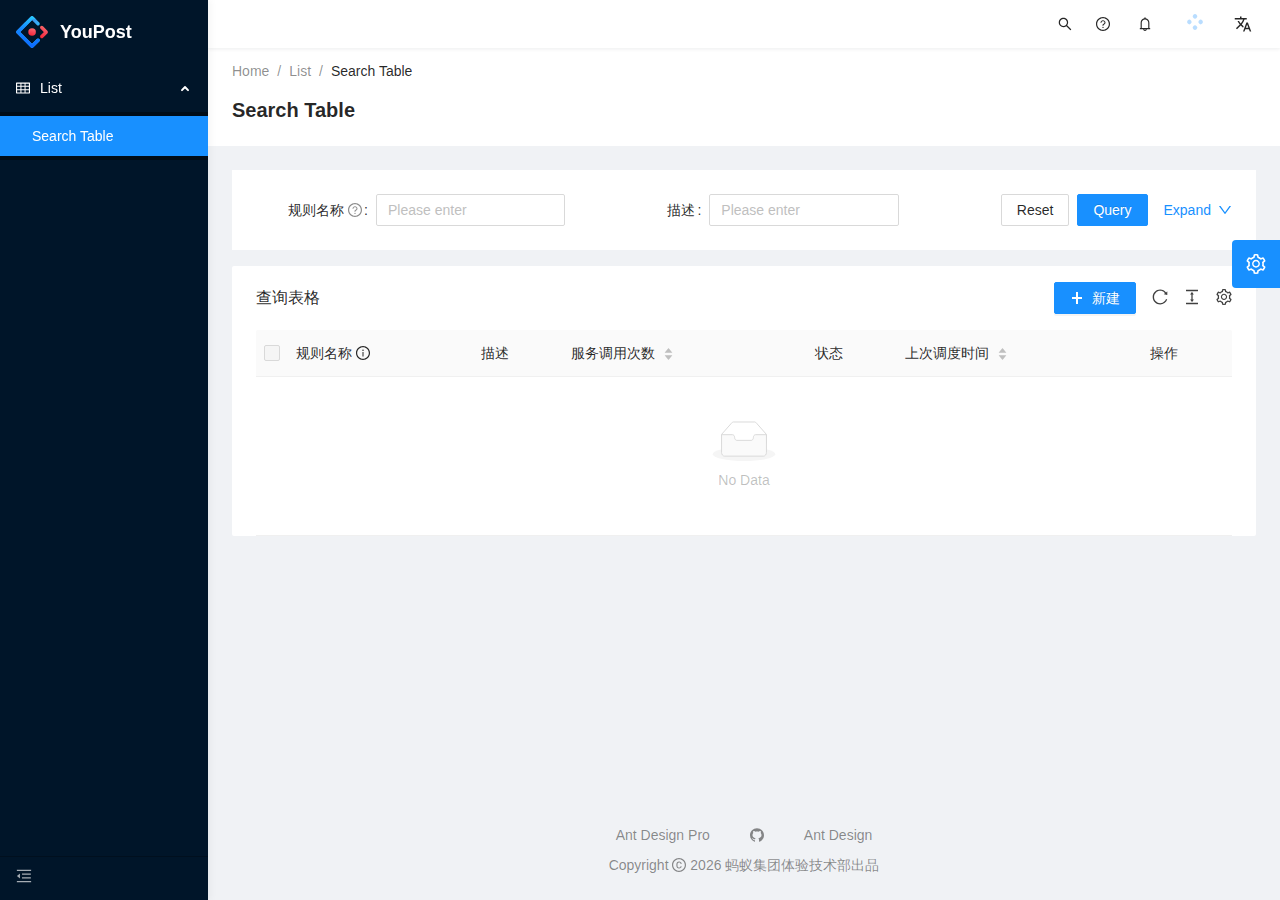
==== commit 92ce71c3: "save" ====
--- a/index.html
+++ b/index.html
@@ -221,6 +221,6 @@
       </div>
     </div>
 
-    <script src="/umi.b172293f.js"></script>
+    <script src="/umi.6c4e9a10.js"></script>
   </body>
 </html>
